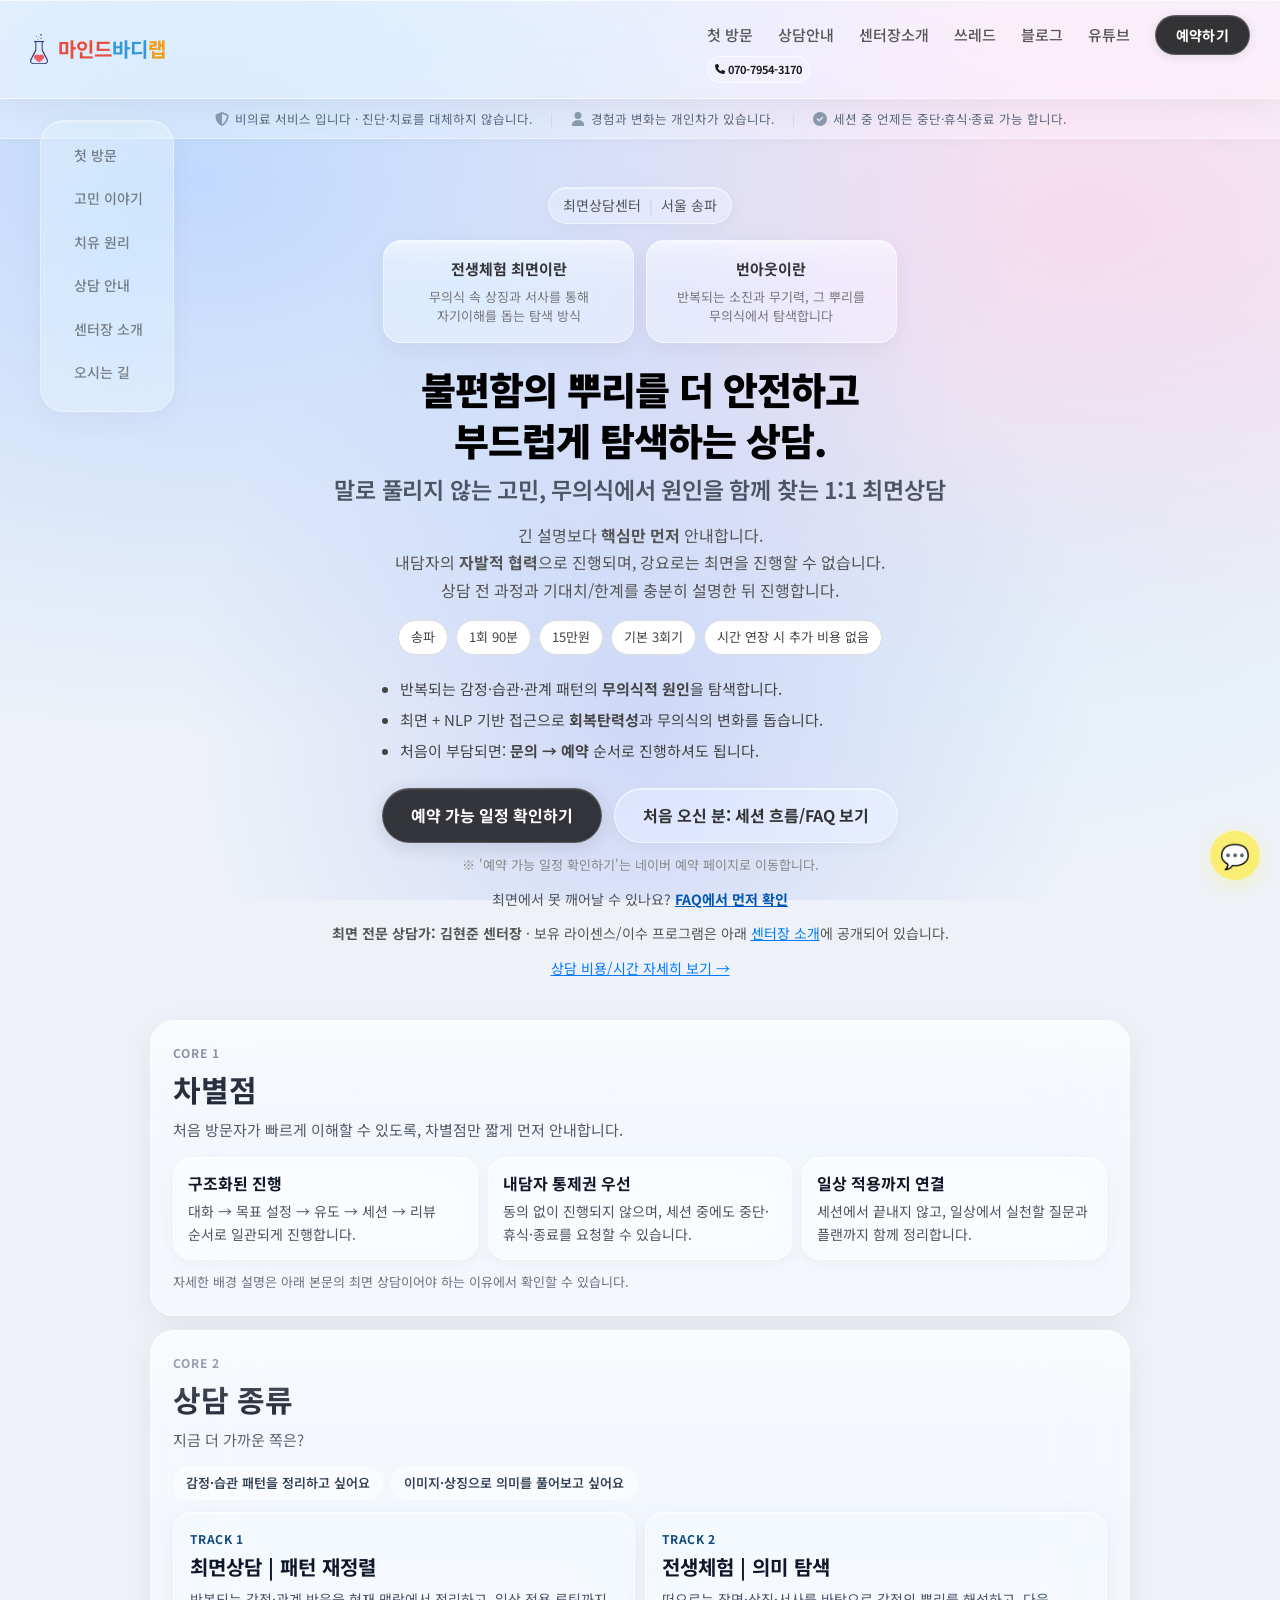
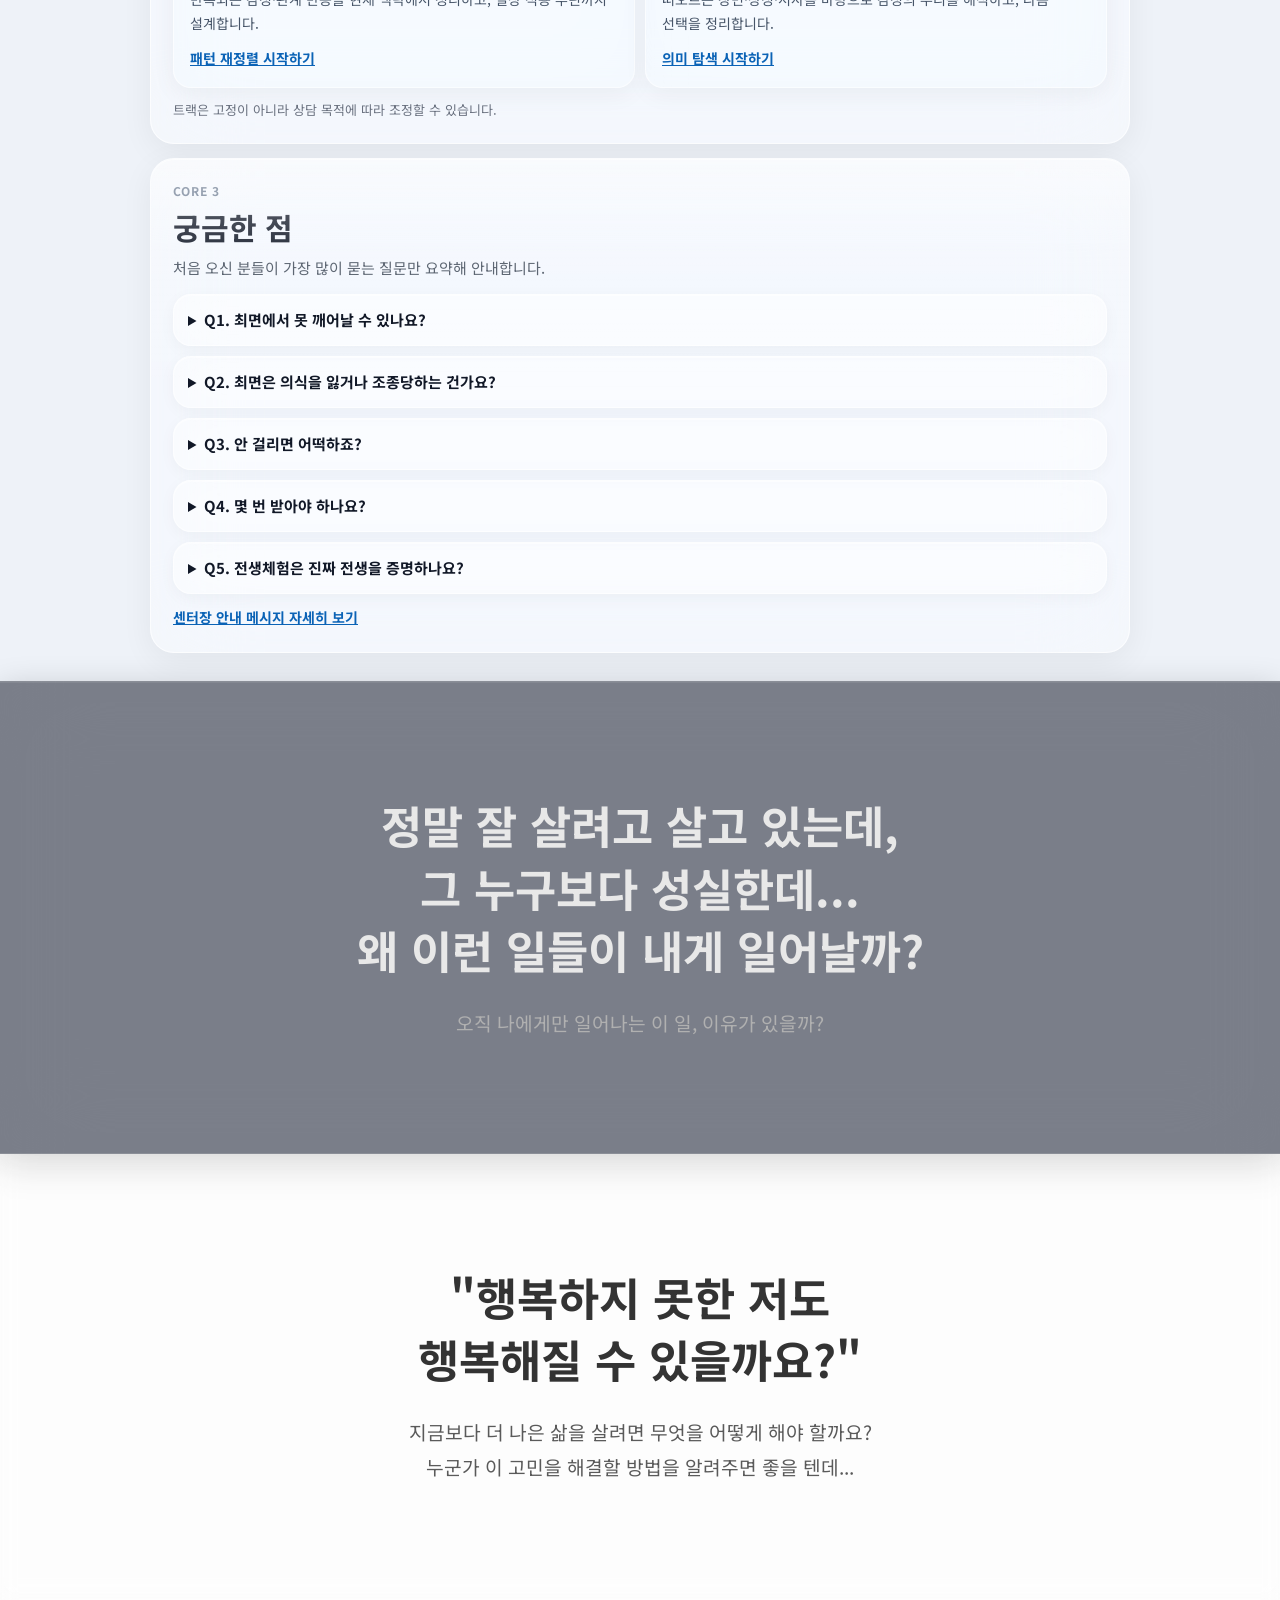
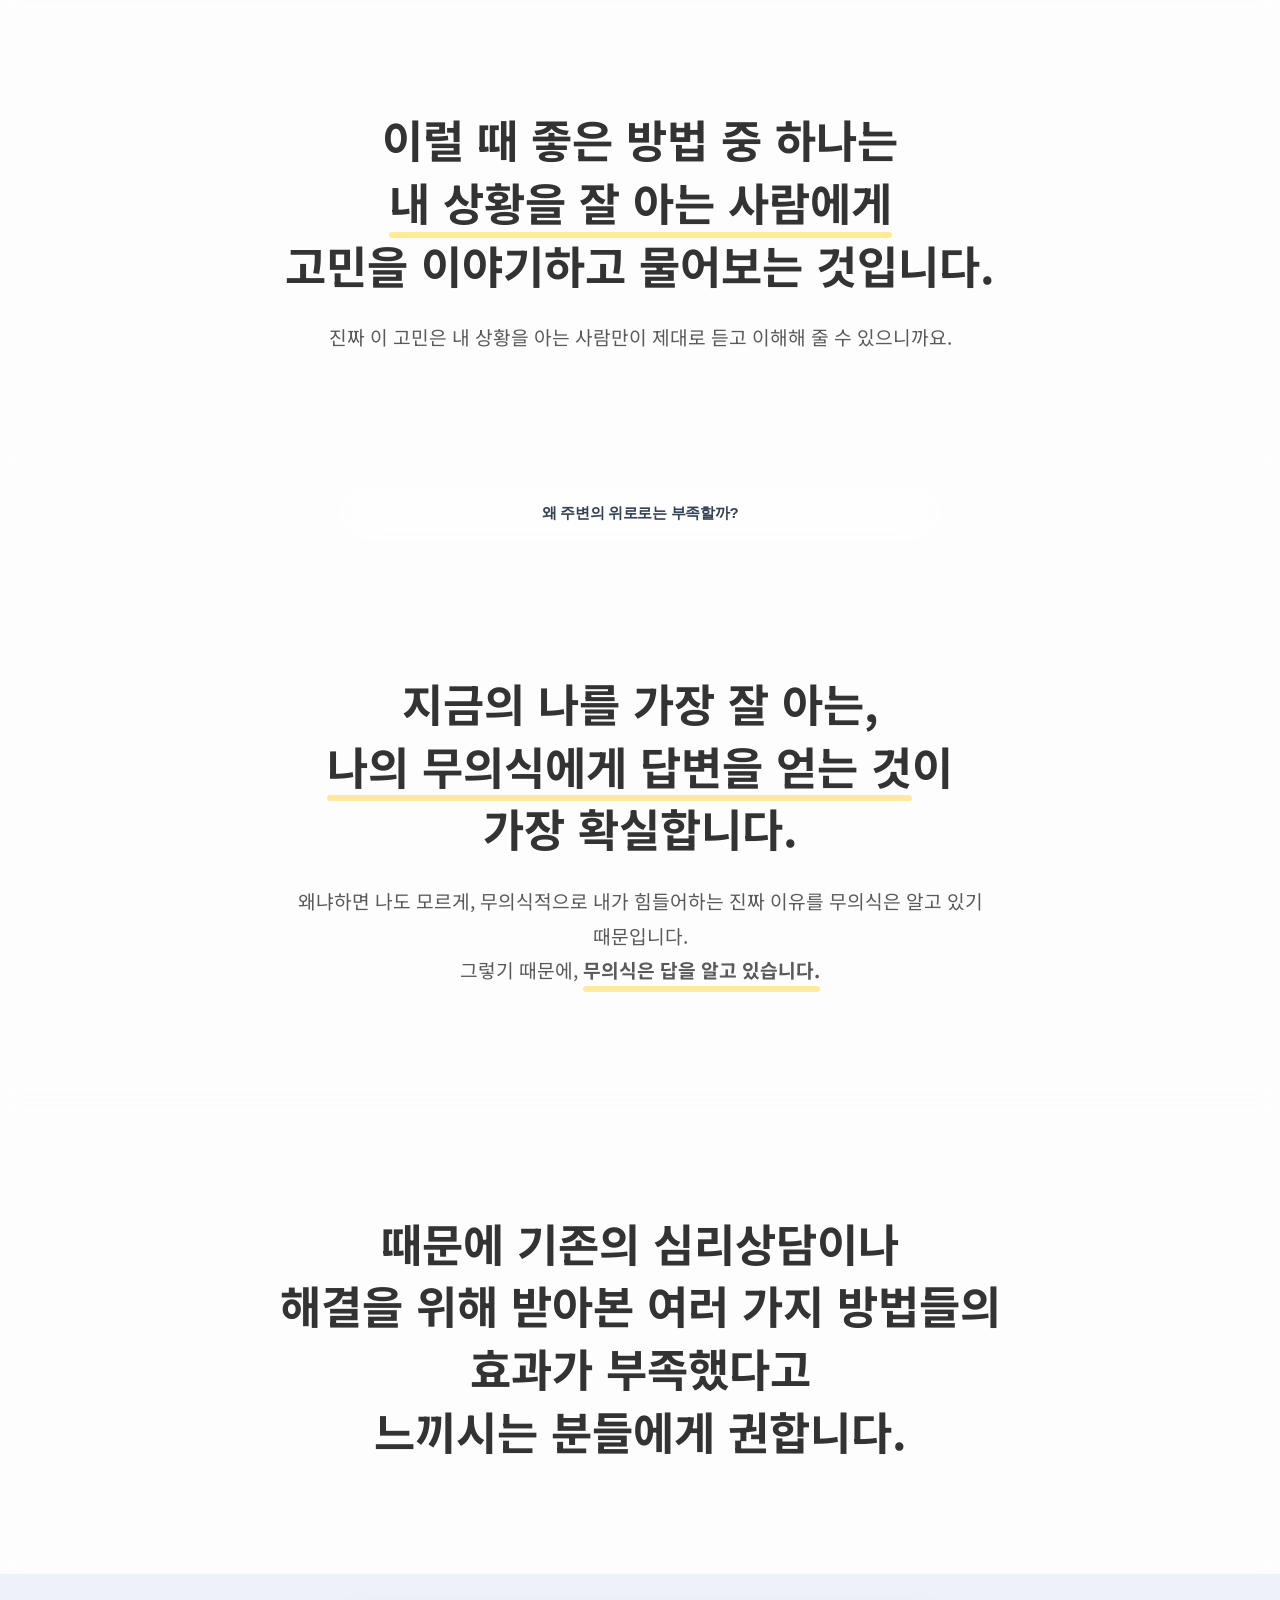
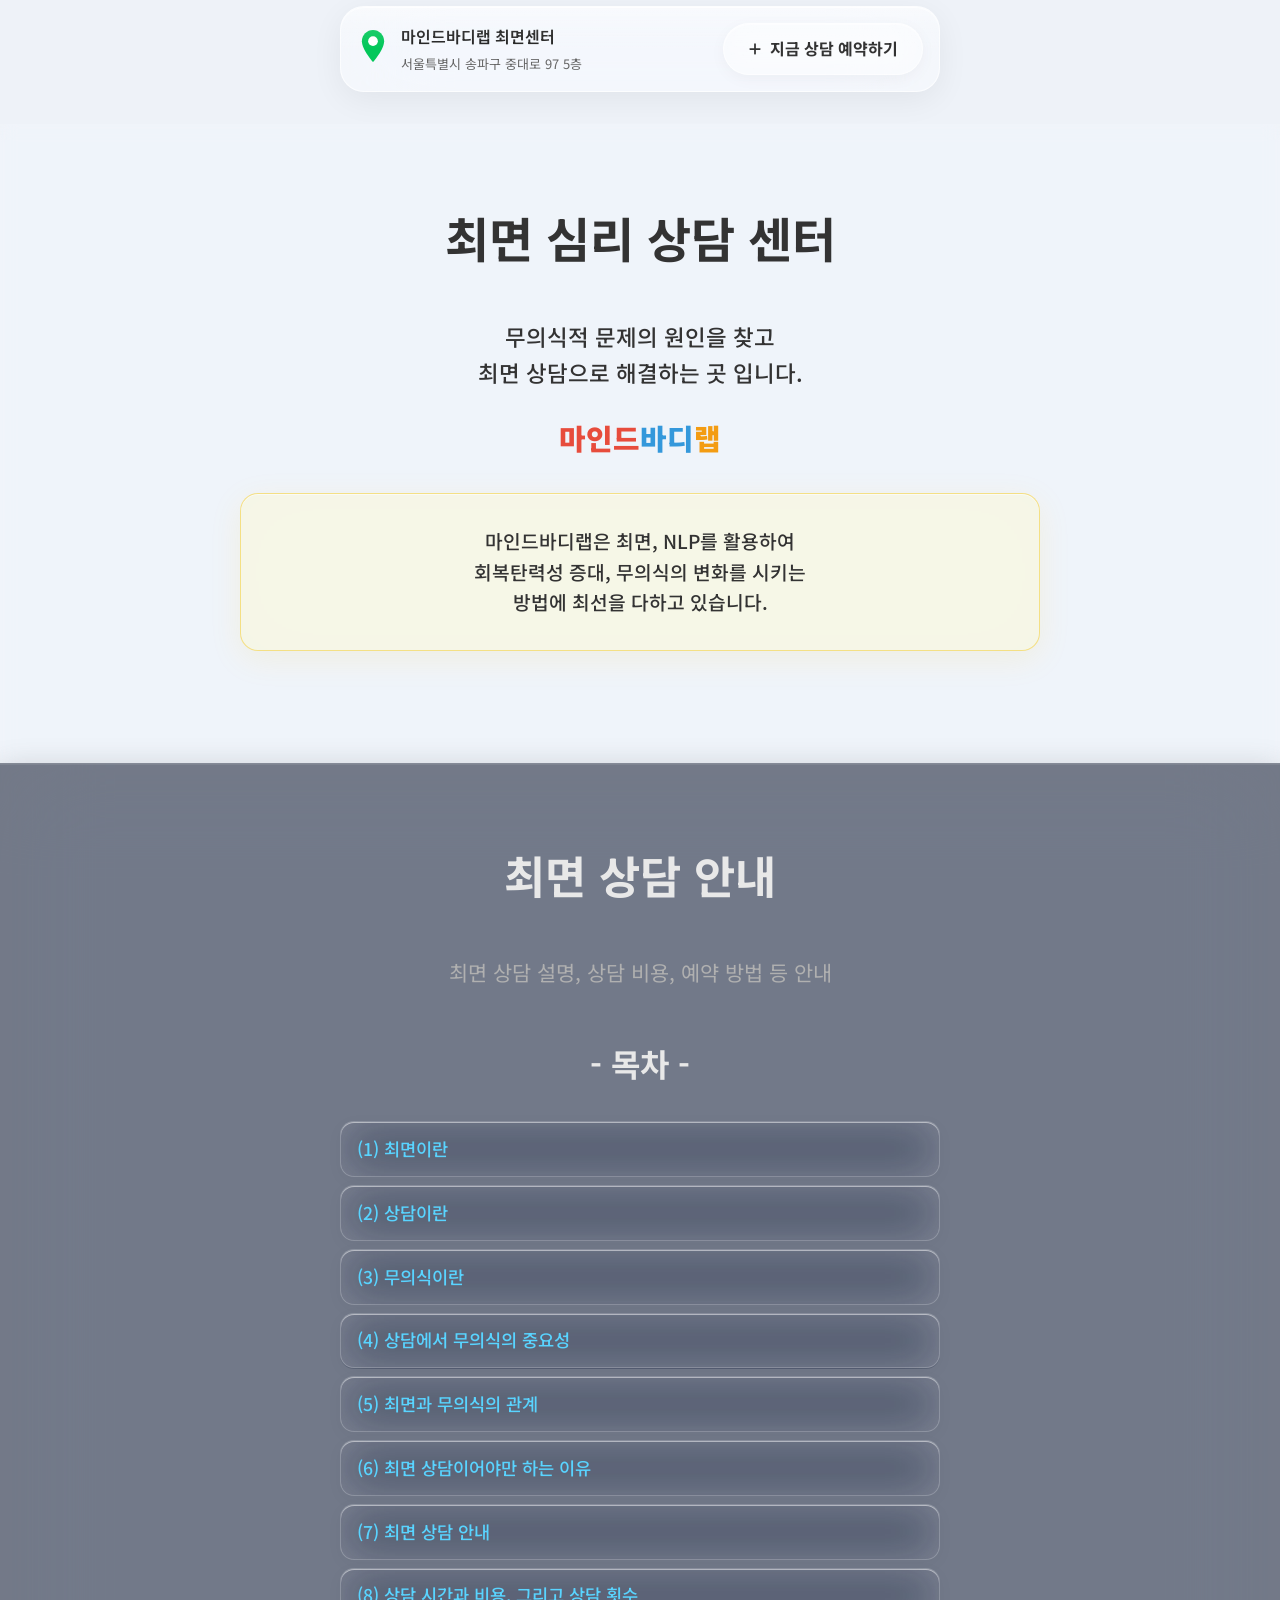
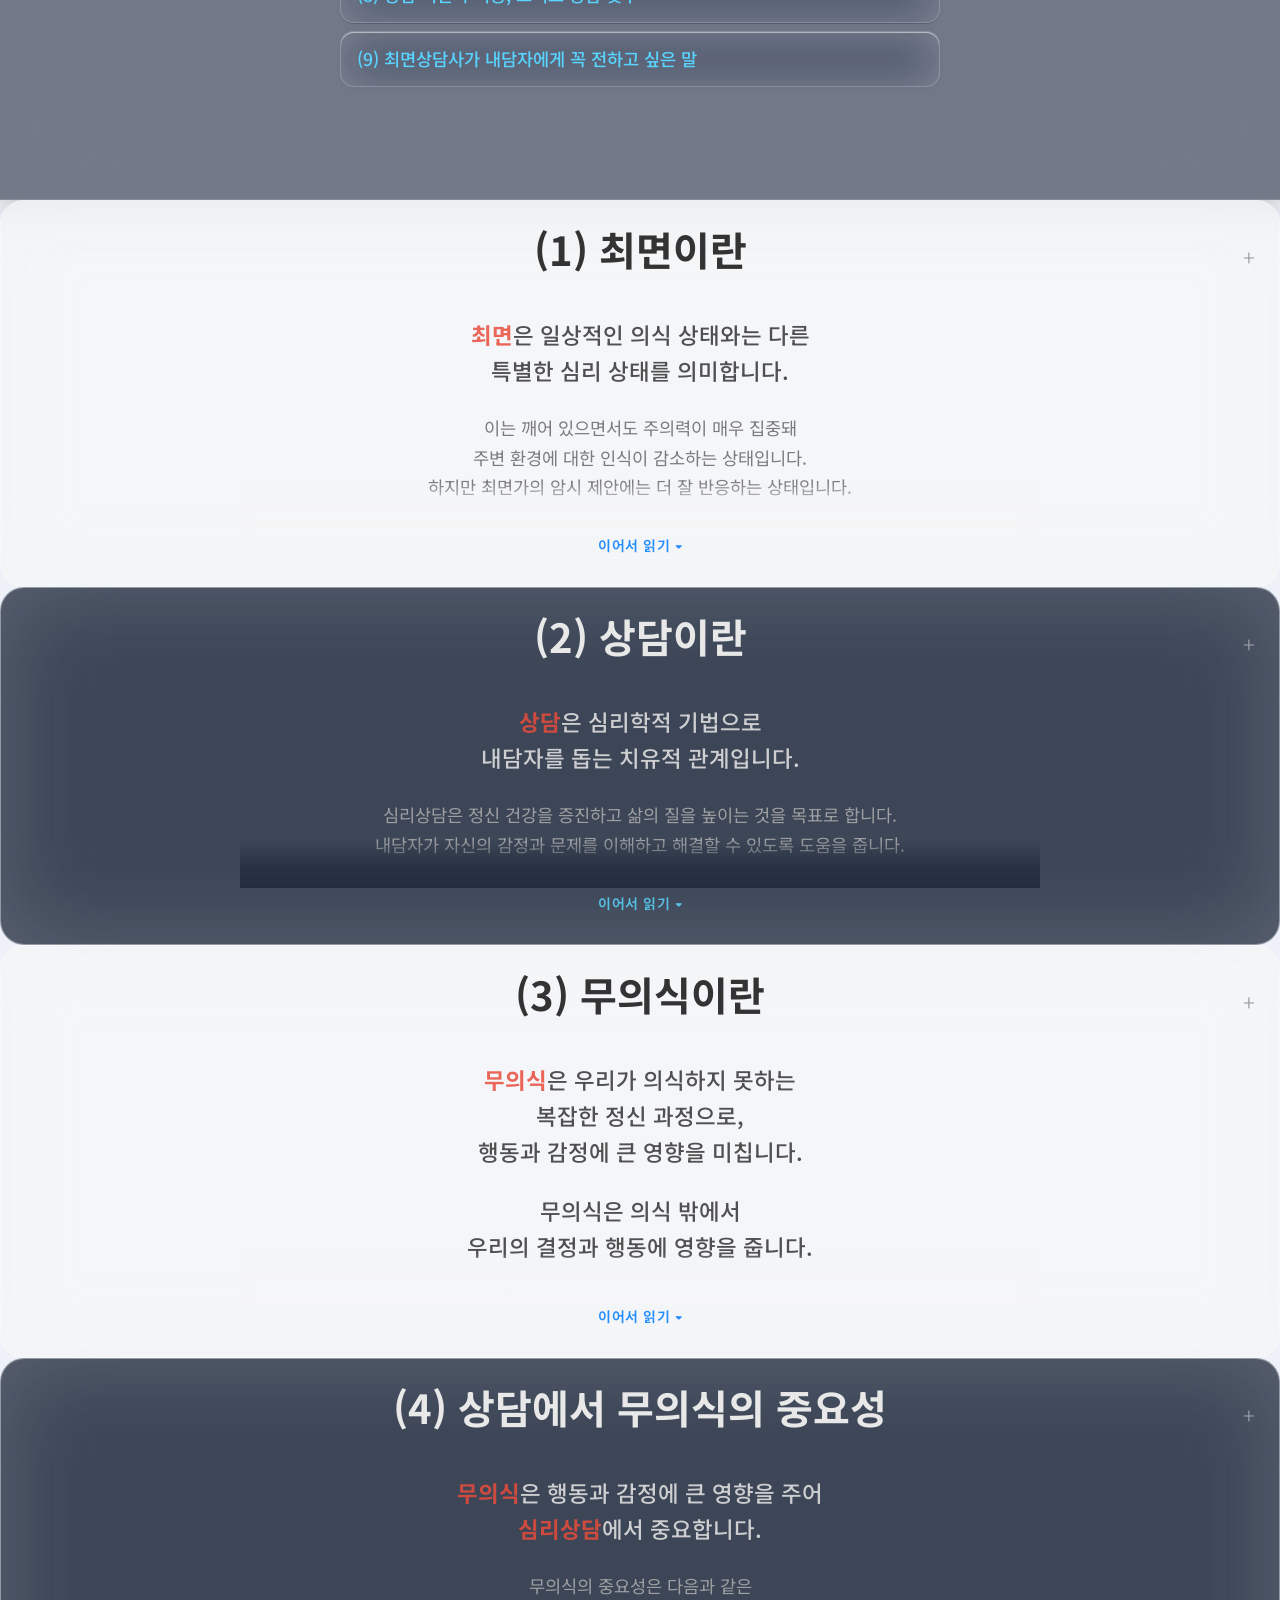
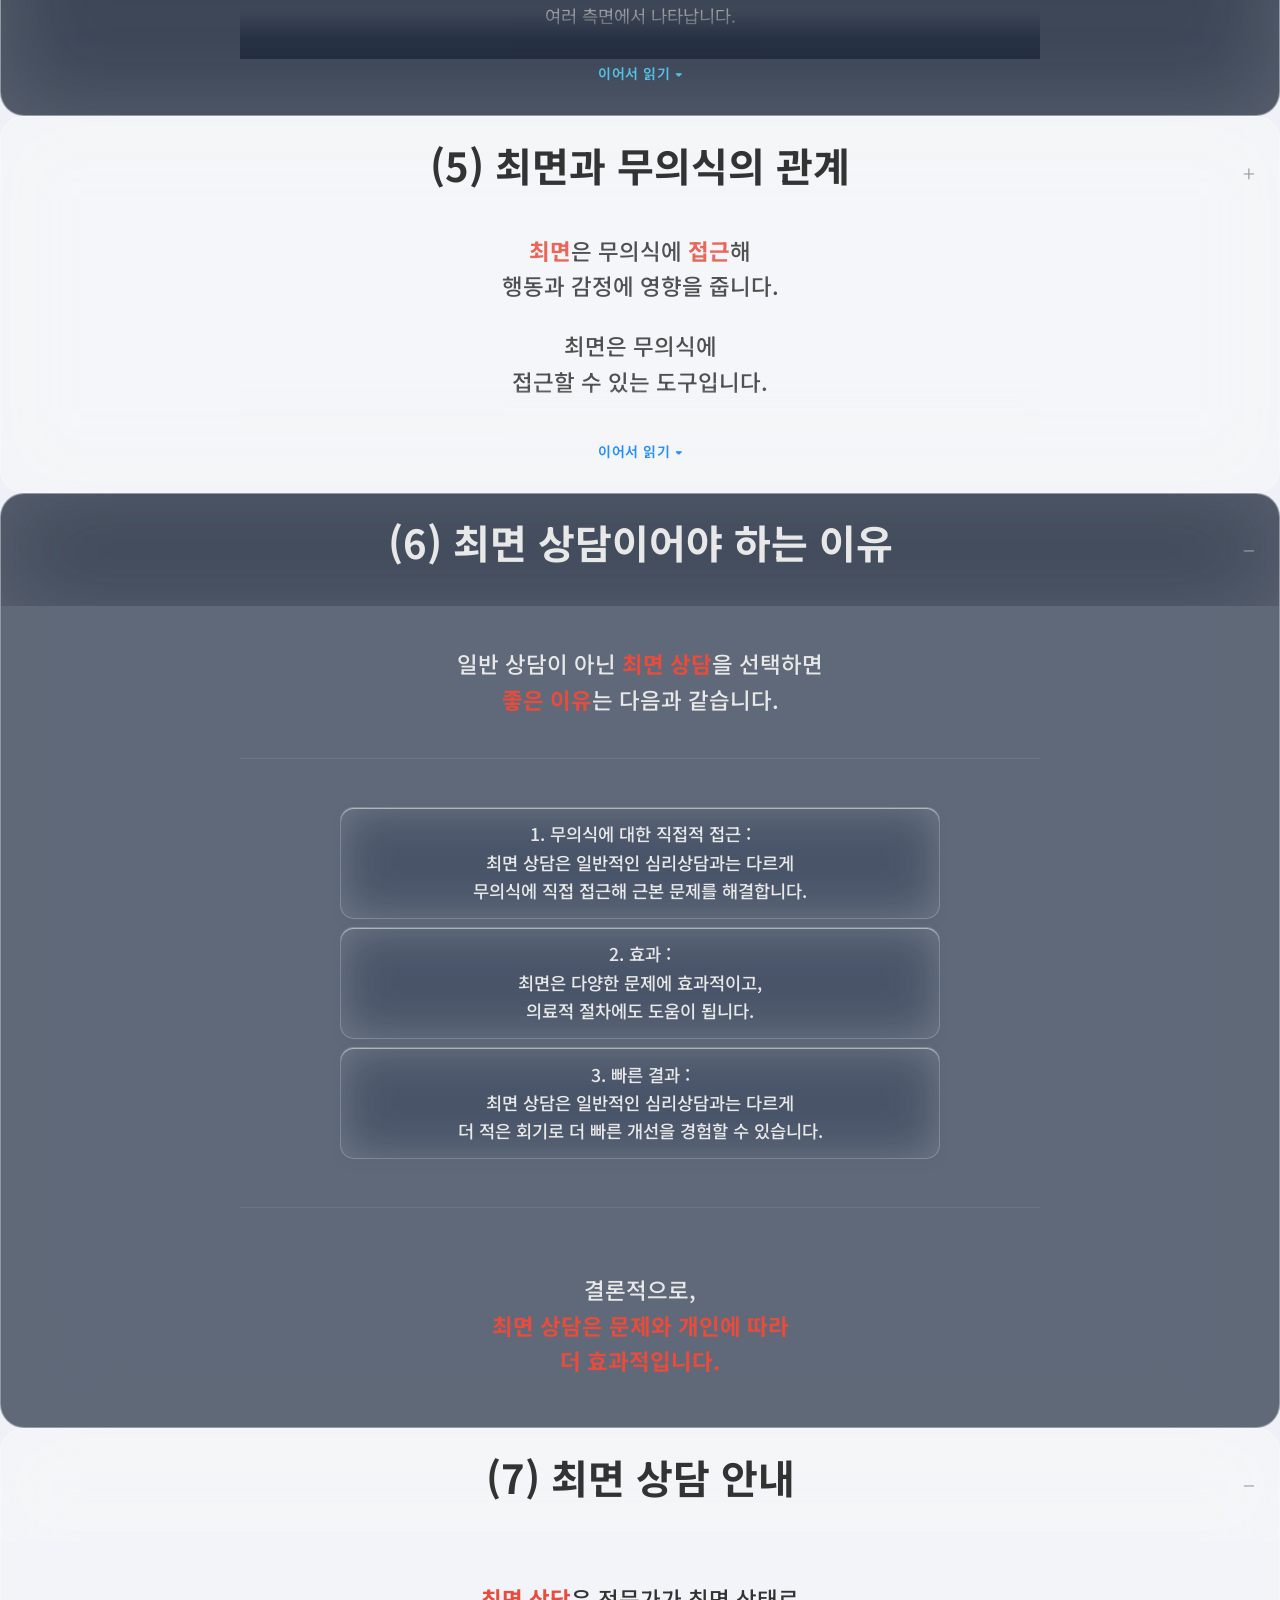
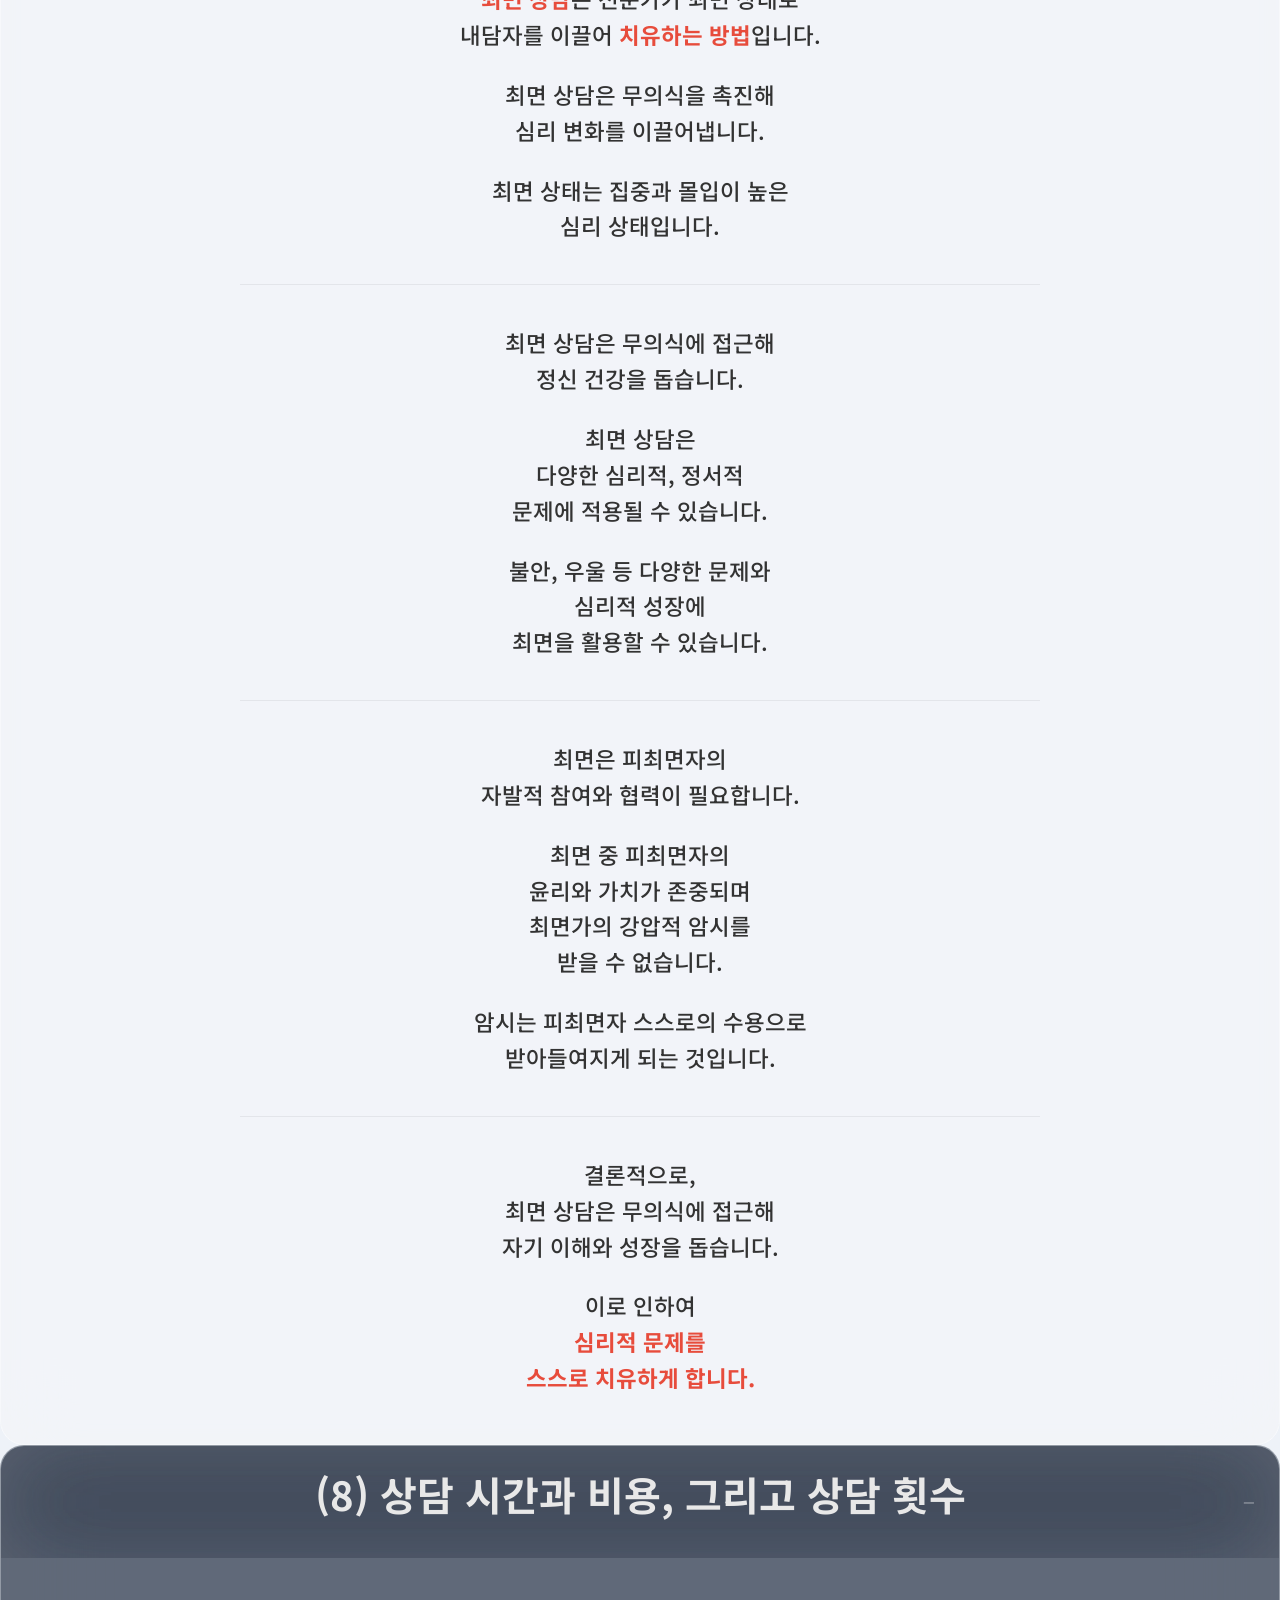
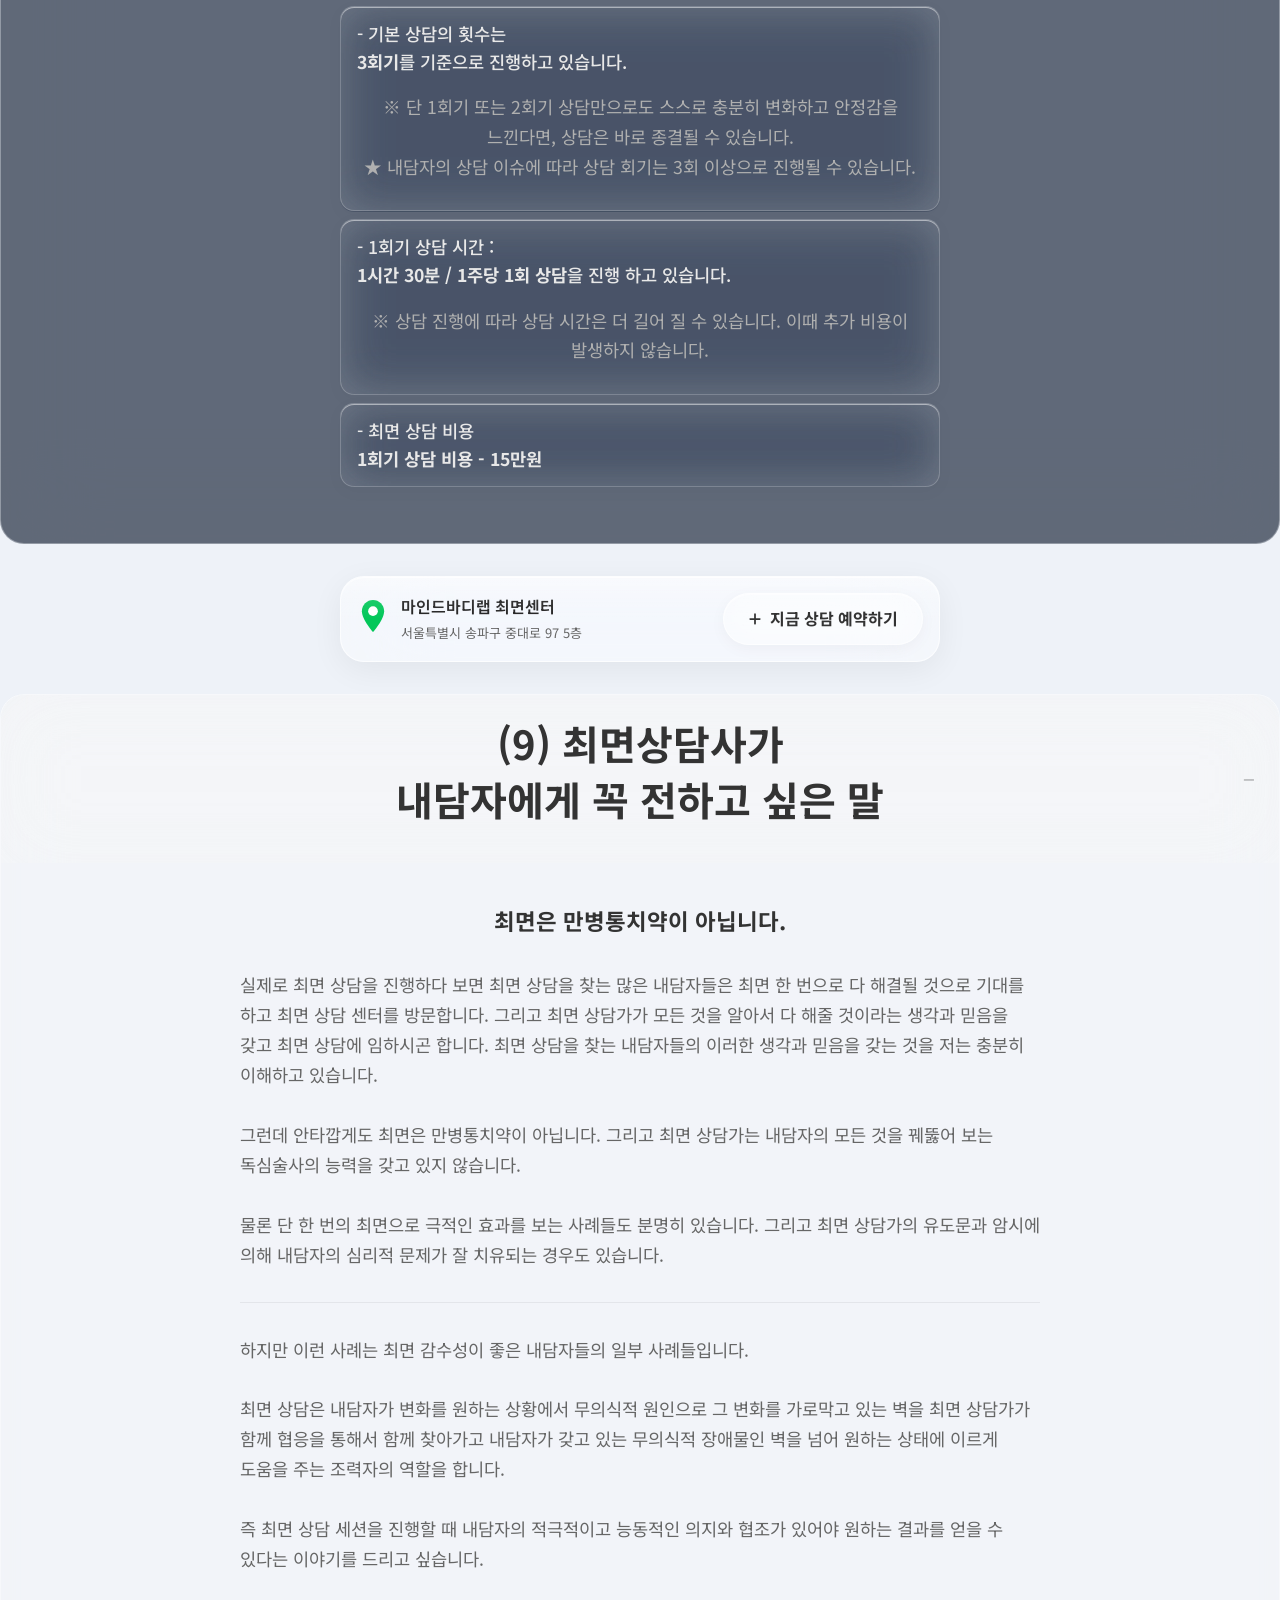
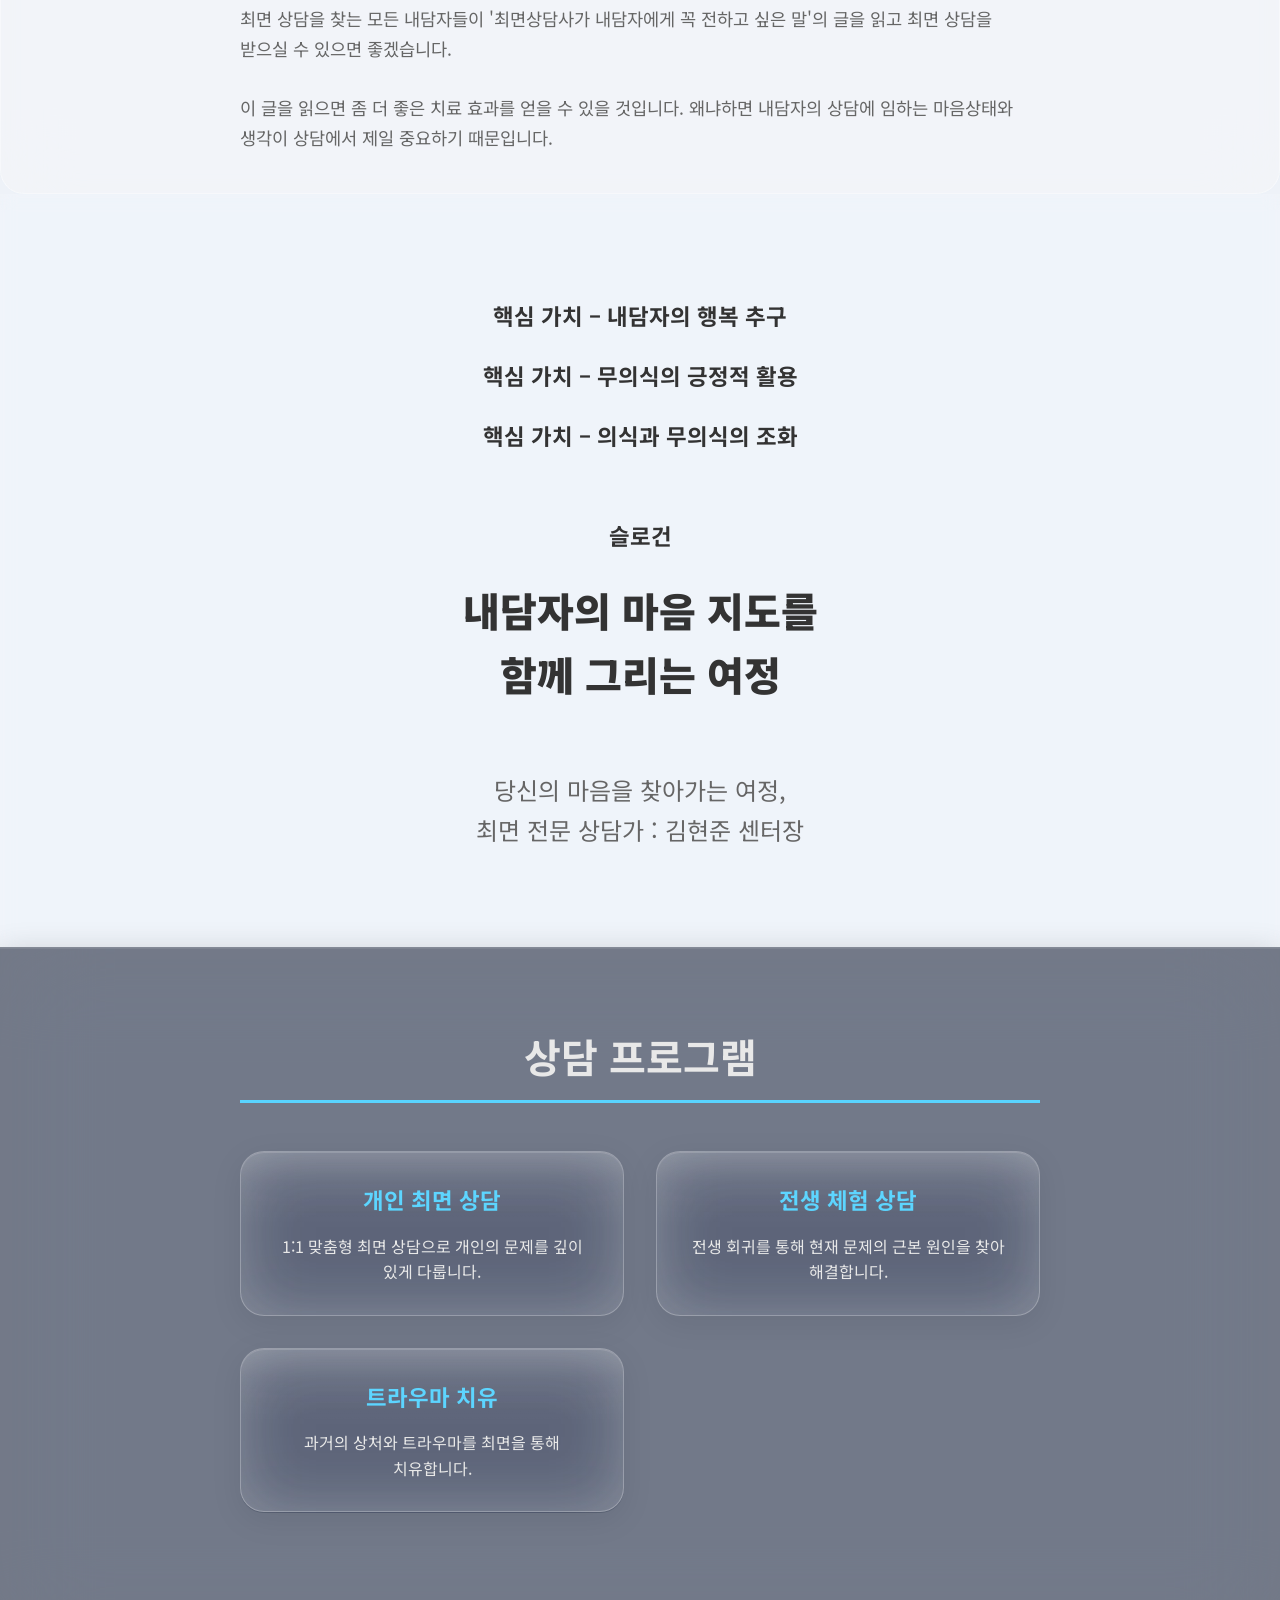
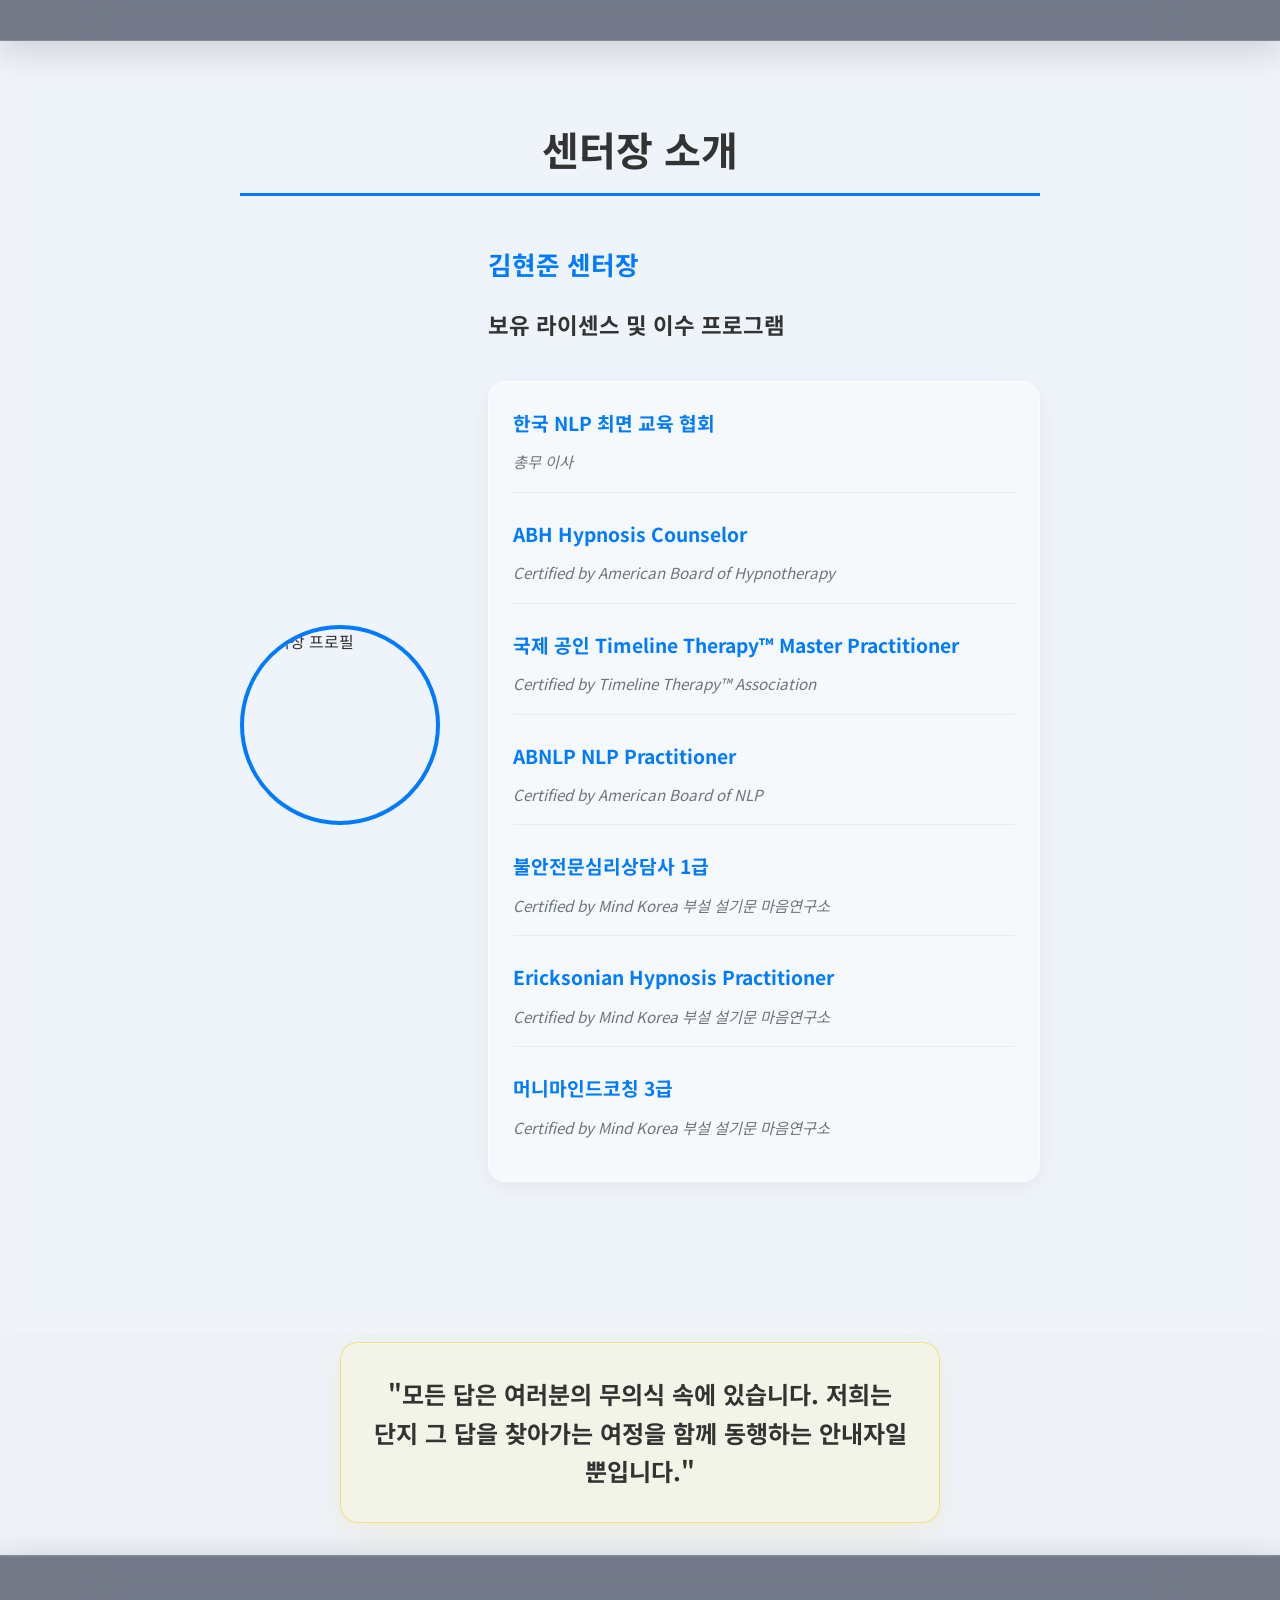
==== index.html @ 87cbecaa "Add files via upload" ====
<!DOCTYPE html>
<html lang="ko">

<head>
    <!-- Google Tag Manager -->
    <script>(function(w,d,s,l,i){w[l]=w[l]||[];w[l].push({'gtm.start':
    new Date().getTime(),event:'gtm.js'});var f=d.getElementsByTagName(s)[0],
    j=d.createElement(s),dl=l!='dataLayer'?'&l='+l:'';j.async=true;j.src=
    'https://www.googletagmanager.com/gtm.js?id='+i+dl;f.parentNode.insertBefore(j,f);
    })(window,document,'script','dataLayer','GTM-NXVLC5NW');</script>
    <!-- End Google Tag Manager -->

    <!-- Google tag (gtag.js) -->
    <script async src="https://www.googletagmanager.com/gtag/js?id=G-MT1JPHGLQJ"></script>
    <script>
        window.dataLayer = window.dataLayer || [];
        function gtag() { dataLayer.push(arguments); }
        gtag('js', new Date());
        gtag('config', 'G-MT1JPHGLQJ');
    </script>

    <meta charset="UTF-8">
    <meta name="viewport" content="width=device-width, initial-scale=1.0">
    <title>마인드바디랩 최면상담센터</title>
    <meta name="description"
        content="마인드바디랩 최면상담센터. 전문 최면 상담을 통해 심리 문제, 트라우마, 전생 체험 등 마음의 치유를 돕습니다. 전문 최면 상담을 통해 마음의 문제를 치유하고 본연의 나를 찾아가는 여정을 함께합니다. 지금 상담을 예약하세요.">
    <meta name="keywords" content="최면상담, 심리상담, 최면치료, 마인드바디랩, 전생체험, 심리치유, 트라우마 상담, 무의식, 내면아이, 전생최면, 최면전생, 최면체험">
    <link rel="shortcut icon" href="/images/favicon.ico">
    <link rel="apple-touch-icon" href="/images/favicon.ico">
    <meta property="og:title" content="마인드바디랩 최면상담센터">
    <meta property="og:description"
        content="전문 최면 상담을 통해 마음의 문제를 치유하고 본연의 나를 찾아가는 여정을 함께합니다. 전문 최면 상담을 통해 마음의 문제를 치유합니다.">
    <meta property="og:image" content="https://www.mindbodylab.kr/images/og-image.png">
    <meta property="og:url" content="https://www.mindbodylab.kr">
    <meta property="og:type" content="website">
    <!-- [P4-01] canonical URL — 검색엔진 중복 페이지 방지 -->
    <link rel="canonical" href="https://www.mindbodylab.kr">

    <!-- [P4-02] JSON-LD 구조화 데이터 — 검색엔진 리치 결과 지원 -->
    <script type="application/ld+json">
    {
        "@context": "https://schema.org",
        "@type": "LocalBusiness",
        "name": "마인드바디랩 최면상담센터",
        "description": "전문 최면 상담을 통해 마음의 문제를 치유하고 본연의 나를 찾아가는 여정",
        "url": "https://www.mindbodylab.kr",
        "telephone": "070-7954-3170",
        "address": {
            "@type": "PostalAddress",
            "streetAddress": "중대로 97 5층",
            "addressLocality": "송파구",
            "addressRegion": "서울특별시",
            "addressCountry": "KR"
        },
        "priceRange": "₩150,000/회기"
    }
    </script>

    <!-- 크리티컬 CSS - 즉시 렌더링을 위한 인라인 스타일 -->
    <script type="application/ld+json">
    {
        "@context": "https://schema.org",
        "@type": "FAQPage",
        "mainEntity": [
            {
                "@type": "Question",
                "name": "최면에서 못 깨어날 수 있나요?",
                "acceptedAnswer": {
                    "@type": "Answer",
                    "text": "일반적으로 그렇지 않습니다. 내담자는 세션 중에도 언제든 중단, 휴식, 종료를 요청할 수 있습니다."
                }
            },
            {
                "@type": "Question",
                "name": "최면은 의식을 잃거나 조종당하는 건가요?",
                "acceptedAnswer": {
                    "@type": "Answer",
                    "text": "최면은 수면이 아니라 집중과 몰입 상태이며, 동의 없이 진행되지 않습니다."
                }
            },
            {
                "@type": "Question",
                "name": "안 걸리면 어떡하죠?",
                "acceptedAnswer": {
                    "@type": "Answer",
                    "text": "개인차가 있으며 진행 강도는 조절됩니다. 중요한 것은 깊이보다 안전과 목표 적합성입니다."
                }
            },
            {
                "@type": "Question",
                "name": "몇 번 받아야 하나요?",
                "acceptedAnswer": {
                    "@type": "Answer",
                    "text": "목표와 상황에 따라 다르며, 1회로 방향을 잡고 필요 시 3회 또는 5회 로드맵을 제안합니다."
                }
            },
            {
                "@type": "Question",
                "name": "전생체험은 진짜 전생을 증명하나요?",
                "acceptedAnswer": {
                    "@type": "Answer",
                    "text": "증명 목적이 아니라 떠오르는 상징과 서사를 통해 자기이해를 돕는 탐색 방식으로 진행됩니다."
                }
            }
        ]
    }
    </script>

    <style>
        /* ============================================
           크리티컬 CSS — 헤더/히어로/기본 리셋만 인라인 유지
           나머지는 css/styles.css로 분리됨 (P2-01)
           ============================================ */

        /* 기본 리셋 및 폰트 */
        * {
            margin: 0;
            padding: 0;
            box-sizing: border-box;
        }

        html {
            scroll-behavior: smooth;
            scroll-padding-top: 80px;
            /* [CP-01] iOS Safari 텍스트 크기 임의 조절 방지 — 크로스플랫폼 가독성 통일 */
            -webkit-text-size-adjust: 100%;
            -moz-text-size-adjust: 100%;
            text-size-adjust: 100%;
        }

        body {
            margin: 0;
            font-family: -apple-system, BlinkMacSystemFont, 'Segoe UI', 'Malgun Gothic', sans-serif;
            color: #333;
            line-height: 1.6;
            overflow-x: hidden;
            background-color: #fdfdfd;
            /* 전역 자연스러운 줄바꿈 설정 */
            word-break: keep-all;
            word-wrap: break-word;
            overflow-wrap: break-word;
            /* [CP-02] Retina(iOS/Mac) 폰트 스무딩 — 얇게 날아가는 현상 방지 */
            -webkit-font-smoothing: antialiased;
            -moz-osx-font-smoothing: grayscale;
        }

        a {
            text-decoration: none;
            color: inherit;
        }

        ul {
            list-style: none;
            margin: 0;
            padding: 0;
        }

        /* 헤더 - 즉시 표시 */
        header {
            display: flex;
            justify-content: space-between;
            align-items: center;
            padding: 15px 30px;
            background-color: #fff;
            border-bottom: 1px solid #eee;
            box-shadow: 0 2px 4px rgba(0, 0, 0, 0.05);
            position: sticky;
            top: 0;
            width: 100%;
            box-sizing: border-box;
            z-index: 1000;
        }

        .header-left .logo {
            display: flex;
            align-items: center;
            font-weight: bold;
            font-size: 20px;
            color: #333;
            text-decoration: none;
        }

        .header-left .logo img {
            height: 30px;
            margin-right: 10px;
        }

        /* [P1-03] 로고 텍스트 색상 — <font> 태그 대체 CSS */
        .logo-red { color: #e74c3c; }
        .logo-blue { color: #3498db; }
        .logo-orange { color: #f39c12; }

        .desktop-nav ul {
            display: flex;
            align-items: center;
        }

        .desktop-nav ul li {
            margin-right: 25px;
        }

        .desktop-nav ul li:last-child {
            margin-right: 0;
        }

        .desktop-nav ul li a {
            font-size: 15px;
            font-weight: 500;
            color: #555;
            padding: 5px 0;
            display: block;
            transition: color 0.3s ease;
        }

        .desktop-nav ul li a:hover {
            color: #007bff;
        }

        .hamburger-menu {
            display: none;
            background: none;
            border: none;
            cursor: pointer;
            padding: 10px;
            font-size: 24px;
            color: #555;
            z-index: 1100;
        }

        /* ============================================
           [H2-01] 새 히어로 크리티컬 CSS
           — 외부 CRO 시안 A + 기존 디자인 톤 적용
           ============================================ */
        .new-hero {
            padding: 48px 20px 32px;
            text-align: center;
            background-color: #f9f9f9;
            color: #333;
        }

        .new-hero__inner {
            max-width: 800px;
            width: 100%;
            margin: 0 auto;
        }

        /* Tagline — 업종 + 위치 pill 배지 */
        .new-hero__tag {
            display: inline-flex;
            gap: 8px;
            align-items: center;
            font-size: 14px;
            color: #555;
            border: 1px solid #ddd;
            border-radius: 999px;
            padding: 6px 14px;
            margin-bottom: 16px;
        }

        .new-hero__tag-sep {
            color: #ccc;
        }

        /* 토픽 카드 */
        .new-hero__topics {
            display: flex;
            justify-content: center;
            gap: 12px;
            margin-bottom: 20px;
        }

        .new-hero__topic-card {
            display: flex;
            flex-direction: column;
            align-items: center;
            gap: 6px;
            padding: 16px 20px;
            border: 1px solid #e0e0e0;
            border-radius: 12px;
            background-color: #fff;
            text-decoration: none;
            color: inherit;
            transition: all 0.2s ease;
            max-width: 240px;
            width: 100%;
        }

        .new-hero__topic-card:hover {
            border-color: #333;
            box-shadow: 0 2px 8px rgba(0, 0, 0, 0.08);
            transform: translateY(-2px);
        }

        .new-hero__topic-title {
            font-size: 15px;
            font-weight: 700;
            color: #222;
        }

        .new-hero__topic-desc {
            font-size: 13px;
            line-height: 1.5;
            color: #777;
            text-align: center;
        }

        @media (max-width: 480px) {
            .new-hero__topics {
                flex-direction: column;
                align-items: center;
            }
            .new-hero__topic-card {
                max-width: 280px;
            }
        }

        /* Headline (H1) */
        .new-hero__title {
            font-size: clamp(24px, 5vw, 38px);
            font-weight: 900;
            line-height: 1.35;
            letter-spacing: -1px;
            color: #000;
            margin: 0 0 14px;
            display: flex;
            flex-direction: column;
            align-items: center;
            gap: 6px;
        }

        .new-hero__title-main {
            display: block;
            max-width: 760px;
        }

        .new-hero__title-sub {
            display: block;
            max-width: 660px;
            font-size: clamp(17px, 2.5vw, 23px);
            line-height: 1.6;
            letter-spacing: -0.2px;
            font-weight: 600;
            color: #4b5563;
        }

        /* Sub 설명 */
        .new-hero__sub {
            font-size: 16px;
            line-height: 1.7;
            color: #555;
            max-width: 600px;
            margin: 0 auto 16px;
        }

        /* 조건 배지 그룹 */
        .new-hero__badges {
            display: flex;
            flex-wrap: wrap;
            justify-content: center;
            gap: 8px;
            margin-bottom: 20px;
        }

        .new-hero__badge {
            border: 1px solid #ddd;
            border-radius: 999px;
            padding: 6px 12px;
            font-size: 13px;
            color: #444;
            background-color: #fff;
            white-space: nowrap;
        }

        /* 핵심 불릿 */
        .new-hero__bullets {
            list-style: disc;
            text-align: left;
            max-width: 520px;
            margin: 0 auto 24px;
            padding-left: 20px;
            font-size: 15px;
            line-height: 1.8;
            color: #444;
        }

        .new-hero__bullets li {
            margin-bottom: 4px;
        }

        /* CTA 버튼 영역 */
        .new-hero__cta {
            display: flex;
            flex-wrap: wrap;
            justify-content: center;
            gap: 12px;
            margin-bottom: 12px;
        }

        .new-hero__btn {
            display: inline-flex;
            justify-content: center;
            align-items: center;
            padding: 14px 28px;
            border-radius: 8px;
            font-size: 16px;
            font-weight: 700;
            text-decoration: none;
            cursor: pointer;
            transition: all 0.3s ease;
            min-height: 48px;
        }

        .new-hero__btn--primary {
            background-color: #333;
            color: #fff;
            border: 2px solid #333;
        }

        .new-hero__btn--primary:hover {
            background-color: #111;
            border-color: #111;
        }

        .new-hero__btn--ghost {
            background-color: transparent;
            color: #333;
            border: 2px solid #333;
        }

        .new-hero__btn--ghost:hover {
            background-color: #333;
            color: #fff;
        }

        /* 마이크로카피 */
        .new-hero__micro {
            font-size: 13px;
            color: #888;
            margin: 0 0 12px;
        }

        /* 신뢰 요소 */
        .new-hero__trust {
            font-size: 14px;
            color: #555;
            margin: 0 0 8px;
        }

        .new-hero__trust a {
            color: #007bff;
            text-decoration: underline;
        }

        /* 점프 링크 */
        .new-hero__jump {
            display: inline-block;
            font-size: 14px;
            color: #007bff;
            text-decoration: underline;
            margin-top: 4px;
        }

        .new-hero__jump:hover {
            color: #0056b3;
        }

        /* [P2-01] #journey CSS는 css/styles.css로 추출됨 */

        /* 모바일 반응형 - 크리티컬 (헤더/히어로만) */
        @media (max-width: 768px) {
            .desktop-nav {
                display: none;
            }

            .hamburger-menu {
                display: block;
            }

            header {
                padding: 15px 20px;
            }

            /* [H2-02] 새 히어로 모바일 */
            .new-hero {
                padding: 32px 16px 24px;
            }

            .new-hero__title {
                font-size: clamp(22px, 6vw, 30px);
                gap: 5px;
            }

            .new-hero__title-sub {
                font-size: clamp(16px, 4.2vw, 20px);
                line-height: 1.55;
            }

            .new-hero__sub {
                font-size: 15px;
            }

            .new-hero__bullets {
                font-size: 14px;
                padding-left: 16px;
            }

            .new-hero__btn {
                width: 100%;
                justify-content: center;
            }

            .new-hero__cta {
                flex-direction: column;
            }
        }

        /* ============================================
           [S0-01] 안전문구 트러스트 바
           — 비의료 / 개인차 / 통제감 3종 신뢰 요소
           ============================================ */
        .trust-bar {
            background-color: #f7f9fc;
            border-bottom: 1px solid #e8ecf0;
            padding: 10px 20px;
        }

        .trust-bar__inner {
            max-width: 900px;
            margin: 0 auto;
            display: flex;
            justify-content: center;
            align-items: center;
            gap: 18px;
            flex-wrap: wrap;
        }

        .trust-bar__item {
            display: inline-flex;
            align-items: center;
            gap: 6px;
            font-size: 12.5px;
            color: #5a6a80;
            line-height: 1.4;
            white-space: nowrap;
        }

        .trust-bar__icon {
            flex-shrink: 0;
            color: #8a9bb0;
        }

        .trust-bar__sep {
            color: #d0d7de;
            font-size: 12px;
        }

        @media (max-width: 768px) {
            .trust-bar {
                padding: 10px 16px;
            }

            .trust-bar__inner {
                flex-direction: column;
                gap: 5px;
            }

            .trust-bar__sep {
                display: none;
            }

            .trust-bar__item {
                font-size: 11.5px;
                white-space: normal;
            }
        }

        /* [P2-01] 아래 CSS는 css/styles.css로 추출됨:
           .info-panel ~ .highlight-box-yellow,
           .booking-widget ~ .btn-modern-ghost, .chat-bubble,
           .consultation-list, .program-grid ~ .program-card,
           .director-profile ~ .message,
           .contact-info ~ .map-placeholder,
           @media(768px) 추가 섹션,
           .mobile-nav-overlay, .dropdown-menu, .dropdown-submenu,
           .toc-link, @media(1200px), .copyright */
        /* ============================================
           [C1-01] 전환 핵심 요약 섹션
           — 무엇이 다른가 / 2트랙 / FAQ (요약 + 상세 이동)
           ============================================ */
        .new-hero__faq-teaser {
            margin: 6px auto 12px;
            font-size: 14px;
            color: #4b5563;
        }

        .new-hero__faq-teaser a {
            color: #0056b3;
            text-decoration: underline;
            font-weight: 700;
        }

        .conversion-core {
            padding: 8px 20px 28px;
            background: #fdfdfd;
        }

        .conversion-core__inner {
            max-width: 980px;
            margin: 0 auto;
            display: grid;
            gap: 14px;
        }

        .core-block {
            border: 1px solid #e5e7eb;
            border-radius: 16px;
            background: #fff;
            padding: 22px;
        }

        .core-block__eyebrow {
            font-size: 12px;
            font-weight: 700;
            letter-spacing: 0.08em;
            color: #64748b;
            margin: 0 0 8px;
            text-transform: uppercase;
        }

        .core-block__title {
            font-size: clamp(22px, 3vw, 30px);
            color: #111827;
            line-height: 1.3;
            margin: 0 0 8px;
        }

        .core-block__desc {
            font-size: 15px;
            line-height: 1.7;
            color: #4b5563;
            margin: 0 0 14px;
        }

        .core-block__note {
            margin-top: 12px;
            font-size: 13px;
            color: #6b7280;
        }

        .core-diff-grid {
            display: grid;
            grid-template-columns: repeat(3, minmax(0, 1fr));
            gap: 10px;
        }

        .core-diff-item {
            border: 1px solid #e5e7eb;
            border-radius: 12px;
            padding: 14px;
            background: #fafafa;
        }

        .core-diff-item h3 {
            margin: 0 0 6px;
            font-size: 16px;
            line-height: 1.4;
            color: #111827;
        }

        .core-diff-item p {
            margin: 0;
            font-size: 14px;
            line-height: 1.6;
            color: #4b5563;
        }

        .core-track-grid {
            display: grid;
            grid-template-columns: repeat(2, minmax(0, 1fr));
            gap: 10px;
        }

        .core-track-chooser {
            display: flex;
            flex-wrap: wrap;
            gap: 8px;
            margin: 0 0 12px;
        }

        .core-track-chip {
            display: inline-flex;
            align-items: center;
            padding: 7px 12px;
            border-radius: 999px;
            border: 1px solid #d6dde6;
            background: #f8fafc;
            color: #334155;
            font-size: 13px;
            line-height: 1.3;
            font-weight: 600;
        }

        .core-track-card {
            border: 1px solid #dbe2ea;
            border-radius: 12px;
            padding: 16px;
            background: #f8fbff;
        }

        .core-track-card__badge {
            margin: 0 0 6px;
            font-size: 12px;
            font-weight: 700;
            color: #0f4c81;
            letter-spacing: 0.04em;
            text-transform: uppercase;
        }

        .core-track-card h3 {
            margin: 0 0 8px;
            font-size: 20px;
            line-height: 1.3;
            color: #0f172a;
        }

        .core-track-card__copy {
            margin: 0 0 10px;
            font-size: 14px;
            line-height: 1.7;
            color: #475569;
        }

        .core-track-card a {
            font-size: 14px;
            font-weight: 700;
            color: #0b63b6;
            text-decoration: underline;
        }

        .core-faq-list {
            display: grid;
            gap: 10px;
        }

        .core-faq-item {
            border: 1px solid #e5e7eb;
            border-radius: 12px;
            background: #fff;
        }

        .core-faq-item summary {
            padding: 13px 14px;
            cursor: pointer;
            font-size: 15px;
            font-weight: 700;
            color: #111827;
        }

        .core-faq-item p {
            margin: 0;
            padding: 0 14px 13px;
            font-size: 14px;
            line-height: 1.7;
            color: #4b5563;
        }

        .core-faq-more {
            display: inline-block;
            margin-top: 12px;
            font-size: 14px;
            color: #0b63b6;
            text-decoration: underline;
            font-weight: 700;
        }

        @media (max-width: 920px) {
            .core-diff-grid {
                grid-template-columns: 1fr;
            }

            .core-track-grid {
                grid-template-columns: 1fr;
            }
        }

        @media (max-width: 768px) {
            .conversion-core {
                padding: 8px 16px 22px;
            }

            .core-block {
                padding: 18px;
            }

            .core-block__title {
                font-size: 24px;
            }

            .core-block__desc {
                font-size: 14px;
            }
        }
        
        /* Glassmorphism -> Liquid Glass: css/liquid-glass.css 로 이동 */
    </style>

    <!-- 폰트 로딩 (비차단) -->
    <link rel="preconnect" href="https://fonts.googleapis.com">
    <link rel="preconnect" href="https://fonts.gstatic.com" crossorigin>
    <link href="https://fonts.googleapis.com/css2?family=Noto+Sans+KR:wght@400;500;700;900&display=swap"
        rel="stylesheet" media="print"
        onload="this.media='all'; document.body.style.fontFamily='Noto Sans KR, sans-serif';">

    <!-- [P2-03] 추가 CSS (비차단 로딩) — components.css 제거, styles.css로 통합 -->
    <link rel="stylesheet" href="css/styles.css" media="print" onload="this.media='all'">
    <noscript><link rel="stylesheet" href="css/styles.css"></noscript>
    <link rel="stylesheet" href="css/floating-toc.css" media="print" onload="this.media='all'">
    <link rel="stylesheet" href="css/liquid-glass.css" media="print" onload="this.media='all'">
    <noscript><link rel="stylesheet" href="css/liquid-glass.css"></noscript>
    <!-- [P5-02] Font Awesome CDN 제거 — 모든 아이콘을 인라인 SVG로 교체 완료 (P5-01) -->

    <!-- 네이버 애널리틱스 -->
    <script type="text/javascript" src="//wcs.naver.net/wcslog.js"></script>
    <script type="text/javascript">
        if (!wcs_add) var wcs_add = {};
        wcs_add["wa"] = "s_18b747d78924";
        if (!_nasa) var _nasa = {};
        if (window.wcs) {
            wcs.inflow();
            wcs_do();
        }
    </script>
</head>

<body>
    <!-- Google Tag Manager (noscript) -->
    <noscript><iframe src="https://www.googletagmanager.com/ns.html?id=GTM-NXVLC5NW"
    height="0" width="0" style="display:none;visibility:hidden"></iframe></noscript>
    <!-- End Google Tag Manager (noscript) -->
    <!-- [P1-05] skip navigation — 접근성 바로가기 링크 (Tab 키 첫 포커스) -->
    <a href="#main-content" class="skip-link">본문으로 바로가기</a>
    <!-- Google Tag Manager (noscript) -->
    <noscript><iframe src="https://www.googletagmanager.com/ns.html?id=GTM-NXVLC5NW" height="0" width="0"
            style="display:none;visibility:hidden"></iframe></noscript>

    <!-- 플로팅 목차 -->
    <div id="floating-toc-container">
        <!-- [P3-03] aria-label, aria-expanded, aria-controls, aria-hidden 추가 -->
        <button id="toc-toggle-button"
                aria-label="목차 열기" aria-expanded="false" aria-controls="side-nav">
            <!-- [P5-01] fa-bars → SVG -->
            <svg width="18" height="18" viewBox="0 0 448 512" fill="currentColor" aria-hidden="true"><path d="M0 96C0 78.3 14.3 64 32 64H416c17.7 0 32 14.3 32 32s-14.3 32-32 32H32C14.3 128 0 113.7 0 96zM0 256c0-17.7 14.3-32 32-32H416c17.7 0 32 14.3 32 32s-14.3 32-32 32H32c-17.7 0-32-14.3-32-32zM448 416c0 17.7-14.3 32-32 32H32c-17.7 0-32-14.3-32-32s14.3-32 32-32H416c17.7 0 32 14.3 32 32z"/></svg>
        </button>
        <nav id="side-nav">
            <ul>
                <li class="dropdown-menu">
                    <a href="#conversion-core"><span>첫 방문</span></a>
                    <ul class="dropdown-submenu">
                        <li><a href="#what-different">차별점</a></li>
                        <li><a href="#service-tracks">상담 종류</a></li>
                        <li><a href="#landing-faq">궁금한 점</a></li>
                    </ul>
                </li>
                <li><a href="#journey"><span>고민 이야기</span></a></li>
                <li class="dropdown-menu">
                    <a href="#principle"><span>치유 원리</span></a>
                    <ul class="dropdown-submenu">
                        <li><a href="#principle-1">(1) 최면이란</a></li>
                        <li><a href="#principle-2">(2) 상담이란</a></li>
                        <li><a href="#principle-3">(3) 무의식이란</a></li>
                        <li><a href="#principle-4">(4) 상담에서 무의식의 중요성</a></li>
                        <li><a href="#principle-5">(5) 최면과 무의식의 관계</a></li>
                        <li><a href="#principle-6">(6) 최면 상담이어야만 하는 이유</a></li>
                        <li><a href="#principle-7">(7) 최면 상담 안내</a></li>
                        <li><a href="#principle-8">(8) 상담 시간과 비용</a></li>
                        <li><a href="#principle-9">(9) 최면상담사의 메시지</a></li>
                    </ul>
                </li>
                <li><a href="#guide"><span>상담 안내</span></a></li>
                <li><a href="#director"><span>센터장 소개</span></a></li>
                <li><a href="#contact"><span>오시는 길</span></a></li>
            </ul>
        </nav>
    </div>

    <!-- 헤더 -->
    <header>
        <div class="header-left">
            <a href="#" class="logo">
                <img src="images/mindbodylab_icon.png" alt="MindbodyLab Icon"
                    onerror="this.onerror=null; this.src='https://placehold.co/100x100?text=Logo';">
                <!-- [P1-03] <font> 태그를 <span> + CSS class로 교체 -->
                <span class="logo-text">
                    <span class="logo-red">마인드</span><span class="logo-blue">바디</span><span class="logo-orange">랩</span>
                </span>
            </a>
        </div>
        <div class="header-right">
            <!-- [P1-01] GNB 랜딩 모드 전환 — 내부 앵커 + 신뢰 외부링크 + CTA 버튼 -->
            <nav class="desktop-nav">
                <ul>
                    <li><a href="#conversion-core">첫 방문</a></li>
                    <li><a href="#guide">상담안내</a></li>
                    <li><a href="#director">센터장소개</a></li>
                    <li><a href="https://tinyurl.com/mvpnkxfc" target="_blank" rel="noopener" data-gnb="threds">쓰레드</a></li>
                    <li><a href="https://tinyurl.com/mrh4kwne" target="_blank" rel="noopener" data-gnb="blog">블로그</a></li>
                    <li><a href="https://tinyurl.com/5ffnfaws" target="_blank" rel="noopener" data-gnb="youtube">유튜브</a></li>
                    <li><a href="https://tinyurl.com/mwfb2zxx" target="_blank" rel="noopener" class="gnb-cta-btn" data-cta="gnb_reserve">예약하기</a></li>
                </ul>
            </nav>
            <a href="tel:070-7954-3170" class="header-call-btn" aria-label="전화 문의">
                <svg width="16" height="16" viewBox="0 0 512 512" fill="currentColor" aria-hidden="true"><path d="M164.9 24.6c-7.7-18.6-28-28.5-47.4-23.2l-88 24C12.1 30.2 0 46 0 64C0 311.4 200.6 512 448 512c18 0 33.8-12.1 38.6-29.5l24-88c5.3-19.4-4.6-39.7-23.2-47.4l-96-40c-16.3-6.8-35.2-2.1-46.3 11.6L304.7 368C234.3 334.7 177.3 277.7 144 207.3L193.3 167c13.7-11.2 18.4-30 11.6-46.3l-40-96z"/></svg>
                <span class="desktop-only-text">070-7954-3170</span>
            </a>
            <!-- [P3-02] aria-expanded 추가 — JS에서 열기/닫기 시 동기화 -->
            <!-- [P3-03] aria-controls, aria-hidden 추가 -->
            <button class="hamburger-menu" id="hamburgerMenu"
                    aria-label="메뉴 열기" aria-expanded="false" aria-controls="mobileNavOverlay">
                <!-- [P5-01] fa-bars → SVG -->
                <svg width="18" height="18" viewBox="0 0 448 512" fill="currentColor" aria-hidden="true"><path d="M0 96C0 78.3 14.3 64 32 64H416c17.7 0 32 14.3 32 32s-14.3 32-32 32H32C14.3 128 0 113.7 0 96zM0 256c0-17.7 14.3-32 32-32H416c17.7 0 32 14.3 32 32s-14.3 32-32 32H32c-17.7 0-32-14.3-32-32zM448 416c0 17.7-14.3 32-32 32H32c-17.7 0-32-14.3-32-32s14.3-32 32-32H416c17.7 0 32 14.3 32 32z"/></svg>
            </button>
        </div>
    </header>

    <!-- [P1-01] 모바일 네비게이션 오버레이 — 내부 앵커 + 외부 구분 + CTA -->
    <div class="mobile-nav-overlay" id="mobileNavOverlay">
        <button class="close-menu" id="closeMenu" aria-label="메뉴 닫기">
            <svg width="18" height="18" viewBox="0 0 384 512" fill="currentColor" aria-hidden="true"><path d="M342.6 150.6c12.5-12.5 12.5-32.8 0-45.3s-32.8-12.5-45.3 0L192 210.7 86.6 105.4c-12.5-12.5-32.8-12.5-45.3 0s-12.5 32.8 0 45.3L146.7 256 41.4 361.4c-12.5 12.5-12.5 32.8 0 45.3s32.8 12.5 45.3 0L192 301.3 297.4 406.6c12.5 12.5 32.8 12.5 45.3 0s12.5-32.8 0-45.3L237.3 256 342.6 150.6z"/></svg>
        </button>
        <nav>
            <ul>
                <!-- 내부 앵커 링크 -->
                <li><a href="#conversion-core">첫 방문</a></li>
                <li><a href="#guide">상담안내</a></li>
                <li><a href="#director">센터장소개</a></li>
                <!-- 내부/외부 구분선 -->
                <li class="mobile-nav-divider" role="separator"></li>
                <!-- 외부 링크 (새 탭) -->
                <li><a href="https://tinyurl.com/58tp8rtr" target="_blank" rel="noopener" data-gnb="threads">쓰레드 <span class="external-icon" aria-label="새 탭에서 열기">↗</span></a></li>
                <li><a href="https://tinyurl.com/8smeynp4" target="_blank" rel="noopener" data-gnb="blog">블로그 <span class="external-icon" aria-label="새 탭에서 열기">↗</span></a></li>
                <li><a href="https://tinyurl.com/yfzvkxkr" target="_blank" rel="noopener" data-gnb="youtube">유튜브 <span class="external-icon" aria-label="새 탭에서 열기">↗</span></a></li>
                <!-- 예약 CTA -->
                <li class="mobile-nav-divider" role="separator"></li>
                <li class="mobile-nav-cta"><a href="https://tinyurl.com/44rtrms7" target="_blank" rel="noopener" class="mobile-cta-btn" data-cta="mobile_gnb_reserve">예약하기</a></li>
            </ul>
        </nav>
    </div>

    <!-- [P1-05] 메인 콘텐츠 — skip navigation 대상 id 추가 -->
    <main id="main-content">
        <!-- [S0-01] 안전문구 트러스트 바 — 비의료/개인차/통제감 -->
        <div class="trust-bar" role="region" aria-label="서비스 원칙 안내">
            <div class="trust-bar__inner">
                <div class="trust-bar__item">
                    <svg class="trust-bar__icon" width="14" height="14" viewBox="0 0 512 512" fill="currentColor" aria-hidden="true"><path d="M256 0c4.6 0 9.2 1 13.4 2.9L457.7 82.8c22 9.3 38.4 31 38.3 57.2c-.5 99.2-41.3 280.7-213.6 363.2c-16.7 8-36.1 8-52.8 0C57.3 420.7 16.5 239.2 16 140c-.1-26.2 16.3-47.9 38.3-57.2L242.7 2.9C246.8 1 251.4 0 256 0zm0 66.8V444.8C394 378 431.1 230.1 432 141.4L256 66.8z"/></svg>
                    <span>비의료 서비스 입니다 · 진단·치료를 대체하지 않습니다.</span>
                </div>
                <span class="trust-bar__sep" aria-hidden="true">|</span>
                <div class="trust-bar__item">
                    <svg class="trust-bar__icon" width="14" height="14" viewBox="0 0 448 512" fill="currentColor" aria-hidden="true"><path d="M224 256A128 128 0 1 0 224 0a128 128 0 1 0 0 256zm-45.7 48C79.8 304 0 383.8 0 482.3C0 498.7 13.3 512 29.7 512H418.3c16.4 0 29.7-13.3 29.7-29.7C448 383.8 368.2 304 269.7 304H178.3z"/></svg>
                    <span>경험과 변화는 개인차가 있습니다.</span>
                </div>
                <span class="trust-bar__sep" aria-hidden="true">|</span>
                <div class="trust-bar__item">
                    <svg class="trust-bar__icon" width="14" height="14" viewBox="0 0 512 512" fill="currentColor" aria-hidden="true"><path d="M256 512A256 256 0 1 0 256 0a256 256 0 1 0 0 512zM369 209L241 337c-9.4 9.4-24.6 9.4-33.9 0l-64-64c-9.4-9.4-9.4-24.6 0-33.9s24.6-9.4 33.9 0l47 47L335 175c9.4-9.4 24.6-9.4 33.9 0s9.4 24.6 0 33.9z"/></svg>
                    <span>세션 중 언제든 중단·휴식·종료 가능 합니다.</span>
                </div>
            </div>
        </div>

        <!-- [H1-01] 새 히어로 섹션 — 외부 CRO 전문가 시안 A 기반, 기존 디자인 톤 적용 -->
        <section class="new-hero">
            <div class="new-hero__inner">

                <!-- Tagline: 업종 + 위치 즉시 인지 -->
                <div class="new-hero__tag" aria-label="서비스 요약">
                    <span>최면상담센터</span>
                    <span class="new-hero__tag-sep" aria-hidden="true">|</span>
                    <span>서울 송파</span>
                </div>

                <!-- 토픽 카드: 주요 키워드 바로가기 -->
                <div class="new-hero__topics">
                    <a class="new-hero__topic-card" href="/pastlife/">
                        <span class="new-hero__topic-title">전생체험 최면이란</span>
                        <span class="new-hero__topic-desc">무의식 속 상징과 서사를 통해 자기이해를 돕는 탐색 방식</span>
                    </a>
                    <a class="new-hero__topic-card" href="/burnout/">
                        <span class="new-hero__topic-title">번아웃이란</span>
                        <span class="new-hero__topic-desc">반복되는 소진과 무기력, 그 뿌리를 무의식에서 탐색합니다</span>
                    </a>
                </div>

                <!-- Headline: 핵심 가치 제안 (H1 — 페이지 유일) -->
                <h1 class="new-hero__title">
                    <span class="new-hero__title-main">불편함의 뿌리를 더 안전하고<br>부드럽게 탐색하는 상담.</span>
                    <span class="new-hero__title-sub">말로 풀리지 않는 고민, 무의식에서 원인을 함께 찾는 1:1 최면상담</span>
                </h1>

                <!-- Sub: 3줄 핵심 설명 -->
                <p class="new-hero__sub">
                    긴 설명보다 <strong>핵심만 먼저</strong> 안내합니다.<br>
                    내담자의 <strong>자발적 협력</strong>으로 진행되며, 강요로는 최면을 진행할 수 없습니다.<br>
                    상담 전 과정과 기대치/한계를 충분히 설명한 뒤 진행합니다.
                </p>

                <!-- 조건 배지: 스캔용 핵심 조건 -->
                <div class="new-hero__badges" role="list" aria-label="상담 조건 요약">
                    <span class="new-hero__badge" role="listitem">송파</span>
                    <span class="new-hero__badge" role="listitem">1회 90분</span>
                    <span class="new-hero__badge" role="listitem">15만원</span>
                    <span class="new-hero__badge" role="listitem">기본 3회기</span>
                    <span class="new-hero__badge" role="listitem">시간 연장 시 추가 비용 없음</span>
                </div>

                <!-- 핵심 불릿: 서비스 차별점 3개 -->
                <ul class="new-hero__bullets" aria-label="핵심 포인트">
                    <li>반복되는 감정·습관·관계 패턴의 <strong>무의식적 원인</strong>을 탐색합니다.</li>
                    <li>최면 + NLP 기반 접근으로 <strong>회복탄력성</strong>과 무의식의 변화를 돕습니다.</li>
                    <li>처음이 부담되면: <strong>문의 → 예약</strong> 순서로 진행하셔도 됩니다.</li>
                </ul>

                <!-- CTA 2단계: 예약(Primary) + 정보 탐색(Secondary) -->
                <div class="new-hero__cta" aria-label="상담 행동 버튼">
                    <a class="new-hero__btn new-hero__btn--primary"
                       href="https://tinyurl.com/2fjvhfdz"
                       target="_blank" rel="noopener"
                       data-cta="hero_reserve">
                        예약 가능 일정 확인하기
                    </a>
                    <a class="new-hero__btn new-hero__btn--ghost"
                       href="#conversion-core"
                       data-cta="hero_guide">
                        처음 오신 분: 세션 흐름/FAQ 보기
                    </a>
                </div>

                <!-- 마이크로카피: 외부 이동 안내 (이탈 불안 감소) -->
                <p class="new-hero__micro">※ '예약 가능 일정 확인하기'는 네이버 예약 페이지로 이동합니다.</p>
                <p class="new-hero__faq-teaser">최면에서 못 깨어날 수 있나요? <a href="#landing-faq" data-cta="hero_faq_teaser">FAQ에서 먼저 확인</a></p>

                <!-- 신뢰 요소: 센터장 이름 + 자격 참조 -->
                <p class="new-hero__trust">
                    <strong>최면 전문 상담가: 김현준 센터장</strong> · 보유 라이센스/이수 프로그램은 아래 <a href="#director">센터장 소개</a>에 공개되어 있습니다.
                </p>

                <!-- 점프 링크: 비용 섹션 바로 이동 -->
                <a class="new-hero__jump" href="#principle-8">상담 비용/시간 자세히 보기 →</a>

            </div>
        </section>

        <!-- [C1-02] 전환 핵심 3섹션: 요약 + 상세 이동 -->
        <section id="conversion-core" class="conversion-core" aria-label="전환 핵심 요약">
            <div class="conversion-core__inner">
                <article class="core-block" id="what-different" aria-labelledby="what-different-title">
                    <p class="core-block__eyebrow">Core 1</p>
                    <h2 class="core-block__title" id="what-different-title">차별점</h2>
                    <p class="core-block__desc">처음 방문자가 빠르게 이해할 수 있도록, 차별점만 짧게 먼저 안내합니다.</p>
                    <div class="core-diff-grid">
                        <div class="core-diff-item">
                            <h3>구조화된 진행</h3>
                            <p>대화 → 목표 설정 → 유도 → 세션 → 리뷰 순서로 일관되게 진행합니다.</p>
                        </div>
                        <div class="core-diff-item">
                            <h3>내담자 통제권 우선</h3>
                            <p>동의 없이 진행되지 않으며, 세션 중에도 중단·휴식·종료를 요청할 수 있습니다.</p>
                        </div>
                        <div class="core-diff-item">
                            <h3>일상 적용까지 연결</h3>
                            <p>세션에서 끝내지 않고, 일상에서 실천할 질문과 플랜까지 함께 정리합니다.</p>
                        </div>
                    </div>
                    <p class="core-block__note">자세한 배경 설명은 아래 본문의 <a href="#principle-6" data-cta="core_diff_detail">최면 상담이어야 하는 이유</a>에서 확인할 수 있습니다.</p>
                </article>

                <article class="core-block" id="service-tracks" aria-labelledby="service-tracks-title">
                    <p class="core-block__eyebrow">Core 2</p>
                    <h2 class="core-block__title" id="service-tracks-title">상담 종류</h2>
                    <p class="core-block__desc">지금 더 가까운 쪽은?</p>
                    <div class="core-track-chooser" aria-label="트랙 선택 힌트">
                        <span class="core-track-chip">감정·습관 패턴을 정리하고 싶어요</span>
                        <span class="core-track-chip">이미지·상징으로 의미를 풀어보고 싶어요</span>
                    </div>
                    <div class="core-track-grid">
                        <div class="core-track-card">
                            <p class="core-track-card__badge">Track 1</p>
                            <h3>최면상담 | 패턴 재정렬</h3>
                            <p class="core-track-card__copy">반복되는 감정·관계 반응을 현재 맥락에서 정리하고, 일상 적용 루틴까지 설계합니다.</p>
                            <a href="#principle-7" data-cta="track_hypnosis_detail">패턴 재정렬 시작하기</a>
                        </div>
                        <div class="core-track-card">
                            <p class="core-track-card__badge">Track 2</p>
                            <h3>전생체험 | 의미 탐색</h3>
                            <p class="core-track-card__copy">떠오르는 장면·상징·서사를 바탕으로 감정의 뿌리를 해석하고, 다음 선택을 정리합니다.</p>
                            <a href="#track-pastlife-program" data-cta="track_pastlife_detail">의미 탐색 시작하기</a>
                        </div>
                    </div>
                    <p class="core-block__note">트랙은 고정이 아니라 상담 목적에 따라 조정할 수 있습니다.</p>
                </article>

                <article class="core-block" id="landing-faq" aria-labelledby="landing-faq-title">
                    <p class="core-block__eyebrow">Core 3</p>
                    <h2 class="core-block__title" id="landing-faq-title">궁금한 점</h2>
                    <p class="core-block__desc">처음 오신 분들이 가장 많이 묻는 질문만 요약해 안내합니다.</p>
                    <div class="core-faq-list">
                        <details class="core-faq-item">
                            <summary>Q1. 최면에서 못 깨어날 수 있나요?</summary>
                            <p>전혀 그렇지 않습니다. 내담자는 최면 중 의식이 있으며, 언제든 중단·휴식·종료를 할 수 있습니다.</p>
                        </details>
                        <details class="core-faq-item">
                            <summary>Q2. 최면은 의식을 잃거나 조종당하는 건가요?</summary>
                            <p>최면은 수면이 아니라 집중·몰입 상태이며, 내담자 스스로의 동의 없이는 최면 유도가 되지 않습니다.</p>
                        </details>
                        <details class="core-faq-item">
                            <summary>Q3. 안 걸리면 어떡하죠?</summary>
                            <p>개인차가 있으며 진행 강도는 조절됩니다. 중요한 것은 깊이보다 심리적 안정과 목표 적합성입니다.</p>
                        </details>
                        <details class="core-faq-item">
                            <summary>Q4. 몇 번 받아야 하나요?</summary>
                            <p>목표와 상황에 따라 다릅니다. 기본 3회기로 방향을 잡고, 필요 시 1회기 종료 또는 3회기 이상 로드맵을 제안드립니다.</p>
                        </details>
                        <details class="core-faq-item">
                            <summary>Q5. 전생체험은 진짜 전생을 증명하나요?</summary>
                            <p>증명 목적이 아니라, 떠오르는 상징과 감정적 서사를 통해 자기이해를 돕는 방식으로 진행됩니다.</p>
                        </details>
                    </div>
                    <a class="core-faq-more" href="#principle-9" data-cta="faq_detail">센터장 안내 메시지 자세히 보기</a>
                </article>
            </div>
        </section>

    <!-- ============================================ -->
    <!-- 고민 이야기 섹션 (main 내부로 이동됨 - P1-01) -->
    <!-- ============================================ -->
    <section id="journey">
        <div class="story-panel dark">
            <div class="story-panel-content">
                <h2>정말 잘 살려고 살고 있는데,<br>그 누구보다 성실한데...<br>왜 이런 일들이 내게 일어날까?</h2>
                <p>오직 나에게만 일어나는 이 일, 이유가 있을까?</p>
            </div>
        </div>
        <div class="story-panel light">
            <div class="story-panel-content">
                <h2>"행복하지 못한 저도<br>행복해질 수 있을까요?"</h2>
                <p>지금보다 더 나은 삶을 살려면 무엇을 어떻게 해야 할까요?<br>누군가 이 고민을 해결할 방법을 알려주면 좋을 텐데...</p>
            </div>
        </div>
        <div class="story-panel light">
            <div class="story-panel-content">
                <h2>이럴 때 좋은 방법 중 하나는<br><span class="highlight-text">내 상황을 잘 아는 사람에게</span><br>고민을 이야기하고 물어보는 것입니다.</h2>
                <p>진짜 이 고민은 내 상황을 아는 사람만이 제대로 듣고 이해해 줄 수 있으니까요.</p>
            </div>
        </div>
        <!-- [P1-02] 접힘 영역: 상세 심화 -->
        <div class="journey-collapsed" id="journey-more" hidden>
            <div class="story-panel light">
                <div class="story-panel-content">
                    <h2>그것도 하나의 방법입니다.<br> 가족과 친구들이 지금의 나를 가장 잘 안다면 말이죠.<br>가족과 친구에게 위로를 받으면 <span class="highlight-text">잠시
                            마음은 편해지니까요.</span></h2>
                    <p>하지만... 근원적으로 고민은 남아 있을 수 있습니다.</p>
                </div>
            </div>
            <div class="story-panel dark">
                <div class="story-panel-content">
                    <h2>왜냐하면, 그 친구 그리고 가족과의 대화는 이렇게 될 수 있으니까요.</h2>
                    <h2 class="quote">"아.. 진짜 많이 힘들겠다. 힘내"<br>"나 때도 그랬는데. 이해 돼. 힘내"<br>"그건 너를 얕본 거야. 똑같이 되갚아줘!"<br>"걱정 마. 다
                        잘될 거야!"</h2>
                </div>
            </div>
            <div class="story-panel dark">
                <div class="story-panel-content">
                    <h2>이런 위로의 말들은 들을 때는<br>기분이 좋지만,<br>이 대화가 끝나면 <span class="highlight-text">무의식적으로 나도 모르게</span><br>해결된
                        것이 없다는 생각이 들면서...</h2>
                </div>
            </div>
            <div class="story-panel dark">
                <div class="story-panel-content">
                    <h2>나를 위해 말해준 이야기들은<br>'나도 다 알고 있었는데…'<br>'무엇을 해야 하지…?'<br>하며 <span class="highlight-text">아무것도 할 수 없는
                            무력감에</span> 빠지게 됩니다.</h2>
                </div>
            </div>
            <div class="story-panel dark">
                <div class="story-panel-content">
                    <h2>그 말들이 <span class="highlight-text">내 마음에 와 닿지 않았기 때문</span>입니다.<br>이러지도 저러지도 못하며, 어떠한 선택도 할 수 없기
                        때문입니다.</h2>
                </div>
            </div>
            <div class="story-panel light">
                <div class="story-panel-content">
                    <h2>심리 상담 시 가장 효과적인 방법은<br><span class="highlight-text">내게 문제를 일으키는 원인을 제대로 파악</span>하는 것입니다.</h2>
                    <p>문제의 원인을 찾기 위해 어린 시절로 최면 연령 퇴행을 했을 때,<br>이번 생의 경험이 아닌 <span class="final-conclusion">다른 생의 경험에서<br>원인과
                            답을</span> 찾을 때가 있습니다.</p>
                </div>
            </div>
            <div class="story-panel light">
                <div class="story-panel-content">
                    <h2>누군가는 전생체험을 통해 <span class="highlight-text">삶의 의미와 정체성을 찾았고</span><br>누군가는 오랜 시간 알 수 없던 <span
                            class="highlight-text">고통의 원인과 습관을 고쳤습니다.</span></h2>
                    <p>전생 체험과 영성 상담의 가치는 진실이냐 과학이냐가 아닌, 바로 '인간'에 있습니다.</p>
                </div>
            </div>
        </div>
        <button class="journey-expand-btn" id="journeyExpandBtn"
                onclick="toggleJourney()"
                aria-expanded="false" aria-controls="journey-more">
            왜 주변의 위로로는 부족할까?
        </button>
        <!-- [P1-02] 기본 노출: 솔루션 전환 + 마무리 -->
        <div class="story-panel light">
            <div class="story-panel-content">
                <h2>지금의 나를 가장 잘 아는,<br><span class="highlight-text">나의 무의식에게 답변을 얻는 것</span>이<br>가장 확실합니다.</h2>
                <p>왜냐하면 나도 모르게, 무의식적으로 내가 힘들어하는 진짜 이유를 무의식은 알고 있기 때문입니다.<br>그렇기 때문에, <span class="highlight-text">무의식은
                        답을 알고 있습니다.</span></p>
            </div>
        </div>
        <div class="story-panel light">
            <div class="story-panel-content">
                <h2 class="recommendation">때문에 기존의 심리상담이나<br>해결을 위해 받아본 여러 가지 방법들의<br>효과가 부족했다고<br>느끼시는 분들에게 권합니다.</h2>
            </div>
        </div>
    </section>

    <!-- 예약 위젯 -->
    <div class="booking-widget-container">
        <div class="booking-widget">
            <div class="location-info">
                <div class="location-icon">
                    <svg width="32" height="46" viewBox="0 0 32 46" fill="none" xmlns="http://www.w3.org/2000/svg">
                        <path d="M16 0C7.163 0 0 7.163 0 16C0 28 16 46 16 46C16 46 32 28 32 16C32 7.163 24.837 0 16 0Z"
                            fill="#03C75A" />
                        <circle cx="16" cy="16" r="7" fill="white" />
                    </svg>
                </div>
                <div class="location-text">
                    <h4>마인드바디랩 최면센터</h4>
                    <p>서울특별시 송파구 중대로 97 5층</p>
                </div>
            </div>
            <div class="booking-buttons">
                <a href="https://tinyurl.com/2wm2m7hn" class="btn-modern-ghost" data-cta="booking_widget_1">
                    <!-- [P5-01] fa-plus → SVG -->
                    <svg width="14" height="14" viewBox="0 0 448 512" fill="currentColor" aria-hidden="true"><path d="M256 80c0-17.7-14.3-32-32-32s-32 14.3-32 32V224H48c-17.7 0-32 14.3-32 32s14.3 32 32 32H192V432c0 17.7 14.3 32 32 32s32-14.3 32-32V288H400c17.7 0 32-14.3 32-32s-14.3-32-32-32H256V80z"/></svg>
                    <span>지금 상담 예약하기</span>
                </a>
            </div>
        </div>
    </div>

    <!-- 치유 원리 섹션 -->
    <section id="principle">
        <div class="info-panel light">
            <div class="info-panel-content">
                <!-- [P2-04] style="border:none; font-size:3rem" → .sub-heading-xl -->
                <h2 class="sub-heading sub-heading-xl">최면 심리 상담 센터</h2>
                <p class="main-text">무의식적 문제의 원인을 찾고<br>최면 상담으로 해결하는 곳 입니다.</p>
                <!-- [P2-04] brand-text 인라인 스타일 → .brand-red/.brand-blue/.brand-orange -->
                <p class="brand-text">
                    <span class="brand-red">마인드</span><span
                        class="brand-blue">바디</span><span
                        class="brand-orange">랩</span>
                </p>
                <div class="highlight-box-yellow">
                    <p>마인드바디랩은 최면, NLP를 활용하여<br>회복탄력성 증대, 무의식의 변화를 시키는<br>방법에 최선을 다하고 있습니다.</p>
                </div>
            </div>
        </div>
        <div class="info-panel dark">
            <div class="info-panel-content">
                <!-- [P2-04] style="border:none; font-size:2.8rem" → .sub-heading-lg -->
                <h2 class="sub-heading sub-heading-lg">최면 상담 안내</h2>
                <!-- [P2-04] style="font-size:1.3rem" → .sub-text-lg -->
                <p class="sub-text sub-text-lg">최면 상담 설명, 상담 비용, 예약 방법 등 안내</p>
                <!-- [P2-04] style="font-size:2rem; margin-top:3rem" → .toc-title -->
                <h3 class="toc-title">- 목차 -</h3>
                <ul class="consultation-list">
                    <li><a href="#principle-1" class="toc-link">(1) 최면이란</a></li>
                    <li><a href="#principle-2" class="toc-link">(2) 상담이란</a></li>
                    <li><a href="#principle-3" class="toc-link">(3) 무의식이란</a></li>
                    <li><a href="#principle-4" class="toc-link">(4) 상담에서 무의식의 중요성</a></li>
                    <li><a href="#principle-5" class="toc-link">(5) 최면과 무의식의 관계</a></li>
                    <li><a href="#principle-6" class="toc-link">(6) 최면 상담이어야만 하는 이유</a></li>
                    <li><a href="#principle-7" class="toc-link">(7) 최면 상담 안내</a></li>
                    <li><a href="#principle-8" class="toc-link">(8) 상담 시간과 비용, 그리고 상담 횟수</a></li>
                    <li><a href="#principle-9" class="toc-link">(9) 최면상담사가 내담자에게 꼭 전하고 싶은 말</a></li>
                </ul>
            </div>
        </div>
        <!-- [P1-02] principle-1: details 닫힘 + 프리뷰 4줄 -->
        <details class="principle-accordion light" id="principle-1">
            <summary class="principle-accordion__summary">
                <div class="principle-accordion__header">
                    <h2 class="sub-heading">(1) 최면이란</h2>
                    <span class="principle-accordion__icon" aria-hidden="true"></span>
                </div>
                <div class="principle-accordion__preview">
                    <p class="main-text"><span class="text-red">최면</span>은 일상적인 의식 상태와는 다른<br>특별한 심리 상태를 의미합니다.</p>
                    <p class="sub-text">이는 깨어 있으면서도 주의력이 매우 집중돼<br>주변 환경에 대한 인식이 감소하는 상태입니다.<br>하지만 최면가의 암시 제안에는 더 잘 반응하는
                        상태입니다.</p>
                </div>
            </summary>
            <div class="principle-accordion__body">
                <div class="info-panel-content">
                    <p class="main-text">최면 상태에서는<br>사람이 겉보기엔 잠든 것 같지만<br>실제로는 깨어 있어 <span class="text-red">내면의 감정과
                            기억에<br>깊이 접근할 수 있습니다.</span></p>
                    <p class="sub-text">이를 통해 평소에는 쉽게 접근하지 못했던<br>심리적 자원을 활용할 수 있게 됩니다.</p>
                </div>
                <div class="info-panel-content">
                    <p class="main-text">최면 중에는 비판적 사고가 줄고,<br>제안을 쉽게 받아 심리 치료에 활용됩니다.</p>
                    <p class="sub-text">의학적으로 최면은 단순한 수면 상태가 아니라<br>특별한 의식 상태로, 이완과 집중이 강화되어<br>통증 관리나 스트레스 완화 등에 효과적으로
                        사용됩니다.</p>
                </div>
                <div class="info-panel-content">
                    <p class="main-text">최면은 최면가의 강요로 이끌어 가는 것은 불가합니다.<br>피 최면자의 자발적 협조에 의한<br>상호작용 과정으로 최면 상태가 유지될 수 있습니다.
                    </p>
                    <p class="sub-text">즉, <span class="text-red">의식이 있는 상태</span>이며<br>자신의 의지와 의식에 의해 최면가의 말에<br><span
                            class="text-red">대답과 행동을 하는 상태</span>입니다.</p>
                </div>
                <div class="info-panel-content">
                    <p class="main-text">최면은 의식이 있으면서<br>집중력을 높여 심리적 치유에<br>도움을 주는 방법입니다.</p>
                    <p class="sub-text"><span class="text-red">최면은 마술이나 미신적 현상이 아니라,</span><br>과학적으로 연구되고 있는 심리-생리학적 현상입니다.
                    </p>
                </div>
            </div>
        </details>
        <!-- [P1-02] principle-2: details 닫힘 + 프리뷰 4줄 -->
        <details class="principle-accordion dark" id="principle-2">
            <summary class="principle-accordion__summary">
                <div class="principle-accordion__header">
                    <h2 class="sub-heading">(2) 상담이란</h2>
                    <span class="principle-accordion__icon" aria-hidden="true"></span>
                </div>
                <div class="principle-accordion__preview">
                    <p class="main-text"><span class="text-red">상담</span>은 심리학적 기법으로<br>내담자를 돕는 치유적
                        관계입니다.</p>
                    <p class="sub-text">심리상담은 정신 건강을 증진하고 삶의 질을 높이는 것을 목표로 합니다.<br>내담자가 자신의 감정과 문제를 이해하고 해결할 수 있도록 도움을 줍니다.
                    </p>
                </div>
            </summary>
            <div class="principle-accordion__body">
                <div class="info-panel-content">
                    <p class="main-text">상담가는 내담자를 <span class="text-red">비판하지 않고</span><br><span
                            class="text-red">공감하며 경청</span>을 합니다.</p>
                    <p class="sub-text">내담자 스스로가 문제를 해결할 수 있도록 도움을 줍니다.<br>심리상담은 현재 문제를 해결하고, 자아 성장을 도와 삶의 질을 높이며,<br>스트레스
                        관리와 대인관계 개선을 통해 전반적인 정신 건강을 유지하고,</p>
                </div>
                <div class="info-panel-content">
                    <p class="main-text"><span class="text-red">미래의 문제를 예방</span>하는 데<br>도움을 줍니다.
                    </p>
                    <p class="main-text mt-3">심리상담은 전문가와 함께<br>내면을 탐색하고 성장하여<br>삶의 질을
                        높여가는 과정입니다.</p>
                </div>
            </div>
        </details>
        <!-- [P1-02] principle-3: details 닫힘 + 프리뷰 3줄 (첫 2문장) -->
        <details class="principle-accordion light" id="principle-3">
            <summary class="principle-accordion__summary">
                <div class="principle-accordion__header">
                    <h2 class="sub-heading">(3) 무의식이란</h2>
                    <span class="principle-accordion__icon" aria-hidden="true"></span>
                </div>
                <div class="principle-accordion__preview">
                    <p class="main-text"><span class="text-red">무의식</span>은 우리가 의식하지 못하는<br>복잡한 정신 과정으로,<br>행동과 감정에 큰 영향을
                        미칩니다.</p>
                    <p class="main-text">무의식은 의식 밖에서<br>우리의 결정과 행동에 영향을 줍니다.</p>
                </div>
            </summary>
            <div class="principle-accordion__body">
                <div class="info-panel-content">
                    <p class="main-text">무의식은 지능적 적응 시스템으로<br>생존에 중요한 역할을 합니다.</p>
                </div>
                <div class="info-panel-content">
                    <p class="main-text">무의식은<br>꿈, 예술 등에서 드러나며<br>프로이드와 같은 정신분석 학자들은<br>이를 통해 무의식을 탐구하려 했습니다.</p>
                    <p class="main-text">최면은 무의식에 접근해<br>기억과 감정을 변화시킵니다.</p>
                    <p class="main-text">한국 심리학은<br>'한'과 같은 문화적 정서가<br>무의식에 작용하고,</p>
                </div>
                <div class="info-panel-content">
                    <p class="main-text">집단 무의식을 통해 공유된<br>문화와 상징이<br>개인의 무의식에 영향을 준다고 봅니다.</p>
                    <p class="main-text">심리상담에서는<br>무의식을 탐색하고 이해하는것이<br>치료에 중요한 역할을 할 수 있다고<br>보고 있습니다.</p>
                    <p class="main-text"><span class="text-red">무의식은 행동과 감정에 영향을 주며,<br>정신 건강과 성장에 중요합니다.</span></p>
                </div>
            </div>
        </details>
        <!-- [P1-02] principle-4: details 닫힘 + 프리뷰 3줄 -->
        <details class="principle-accordion dark" id="principle-4">
            <summary class="principle-accordion__summary">
                <div class="principle-accordion__header">
                    <h2 class="sub-heading">(4) 상담에서 무의식의 중요성</h2>
                    <span class="principle-accordion__icon" aria-hidden="true"></span>
                </div>
                <div class="principle-accordion__preview">
                    <p class="main-text"><span class="text-red">무의식</span>은 행동과 감정에 큰 영향을
                        주어<br><span class="text-red">심리상담</span>에서 중요합니다.</p>
                    <p class="sub-text">무의식의 중요성은 다음과 같은<br>여러 측면에서 나타납니다.</p>
                </div>
            </summary>
            <div class="principle-accordion__body">
                <div class="info-panel-content">
                    <ul class="consultation-list">
                        <li>첫째.<br>무의식은 자아와 감정을<br>근본적으로 변화시킵니다.</li>
                        <li>둘째.<br>무의식은 일상 적응과<br>심리치료에 중요합니다.</li>
                        <li>셋째.<br>무의식은 행동과 판단에 영향을 주어<br>상담에서 중요할수 밖에 없습니다.</li>
                        <li>넷째.<br>무의식 탐색은<br>자기 이해와 치료에 도움이 됩니다.</li>
                        <li>다섯째.<br>무의식을 다루면<br>치료 저항을 극복하고<br>효과가 지속될 수 있습니다.</li>
                        <li>마지막으로.<br>무의식을 다루면<br>자기 이해와 지속적인 치료 효과를<br>얻을 수 있습니다.</li>
                    </ul>
                </div>
                <div class="info-panel-content">
                    <p class="main-text mt-3"><span class="text-red">무의식은 심리 치료와 치유에<br>핵심적인
                            요소입니다.</span></p>
                </div>
            </div>
        </details>
        <!-- [P1-02] principle-5: details 닫힘 + 프리뷰 3줄 -->
        <details class="principle-accordion light" id="principle-5">
            <summary class="principle-accordion__summary">
                <div class="principle-accordion__header">
                    <h2 class="sub-heading">(5) 최면과 무의식의 관계</h2>
                    <span class="principle-accordion__icon" aria-hidden="true"></span>
                </div>
                <div class="principle-accordion__preview">
                    <p class="main-text"><span class="text-red">최면</span>은 무의식에 <span class="text-red">접근</span>해<br>행동과 감정에
                        영향을 줍니다.</p>
                    <p class="main-text">최면은 무의식에<br>접근할 수 있는 도구입니다.</p>
                </div>
            </summary>
            <div class="principle-accordion__body">
                <div class="info-panel-content">
                    <ul class="consultation-list">
                        <li>첫째.<br>최면은 비판적 사고를 낮춰<br>무의식에 쉽게 접근하게 합니다.</li>
                        <li>둘째.<br>최면의 무의식 접근은<br>내담자의 내면에 깊은 수준에서<br>변화를 촉진할 수 있습니다.</li>
                        <li>셋째.<br>최면으로 무의식에 접근해<br>효과적인 심리 치료를 할 수 있습니다.</li>
                        <li>넷째.<br>최면으로 문제를 새롭게 보고<br>해결할 수 있습니다.</li>
                    </ul>
                </div>
            </div>
        </details>
        <!-- [P1-02] principle-6: details open (핵심 설득) -->
        <details class="principle-accordion dark" id="principle-6" open>
            <summary class="principle-accordion__summary">
                <div class="principle-accordion__header">
                    <h2 class="sub-heading">(6) 최면 상담이어야 하는 이유</h2>
                    <span class="principle-accordion__icon" aria-hidden="true"></span>
                </div>
            </summary>
            <div class="principle-accordion__body">
                <div class="info-panel-content">
                    <p class="main-text">일반 상담이 아닌 <span class="text-red">최면 상담</span>을
                        선택하면<br><span class="text-red">좋은 이유</span>는 다음과 같습니다.</p>
                </div>
                <div class="info-panel-content">
                    <ul class="consultation-list text-center">
                        <li>1. 무의식에 대한 직접적 접근 :<br>최면 상담은 일반적인 심리상담과는 다르게<br>무의식에 직접 접근해 근본 문제를 해결합니다.</li>
                        <li>2. 효과 :<br>최면은 다양한 문제에 효과적이고,<br>의료적 절차에도 도움이 됩니다.</li>
                        <li>3. 빠른 결과 :<br>최면 상담은 일반적인 심리상담과는 다르게<br>더 적은 회기로 더 빠른 개선을 경험할 수 있습니다.</li>
                    </ul>
                </div>
                <div class="info-panel-content">
                    <p class="main-text mt-3">결론적으로,<br><span class="text-red">최면 상담은 문제와 개인에 따라<br>더
                            효과적입니다.</span></p>
                </div>
            </div>
        </details>
        <!-- [P1-02] principle-7: details open (진행 과정) -->
        <details class="principle-accordion light" id="principle-7" open>
            <summary class="principle-accordion__summary">
                <div class="principle-accordion__header">
                    <h2 class="sub-heading">(7) 최면 상담 안내</h2>
                    <span class="principle-accordion__icon" aria-hidden="true"></span>
                </div>
            </summary>
            <div class="principle-accordion__body">
                <div class="info-panel-content">
                    <p class="main-text"><span class="text-red">최면 상담</span>은 전문가가 최면 상태로<br>내담자를 이끌어 <span
                            class="text-red">치유하는 방법</span>입니다.</p>
                    <p class="main-text">최면 상담은 무의식을 촉진해<br>심리 변화를 이끌어냅니다.</p>
                    <p class="main-text">최면 상태는 집중과 몰입이 높은<br>심리 상태입니다.</p>
                </div>
                <div class="info-panel-content">
                    <p class="main-text">최면 상담은 무의식에 접근해<br>정신 건강을 돕습니다.</p>
                    <p class="main-text">최면 상담은<br>다양한 심리적, 정서적<br>문제에 적용될 수 있습니다.</p>
                    <p class="main-text">불안, 우울 등 다양한 문제와<br>심리적 성장에<br>최면을 활용할 수 있습니다.</p>
                </div>
                <div class="info-panel-content">
                    <p class="main-text">최면은 피최면자의<br>자발적 참여와 협력이 필요합니다.</p>
                    <p class="main-text">최면 중 피최면자의<br>윤리와 가치가 존중되며<br>최면가의 강압적 암시를<br>받을 수 없습니다.</p>
                    <p class="main-text">암시는 피최면자 스스로의 수용으로<br>받아들여지게 되는 것입니다.</p>
                </div>
                <div class="info-panel-content">
                    <p class="main-text">결론적으로,<br>최면 상담은 무의식에 접근해<br>자기 이해와 성장을 돕습니다.</p>
                    <p class="main-text">이로 인하여<br><span class="text-red">심리적 문제를<br>스스로 치유하게 합니다.</span></p>
                </div>
            </div>
        </details>
        <!-- [P1-02] principle-8: details open (결정 정보) -->
        <details class="principle-accordion dark" id="principle-8" open>
            <summary class="principle-accordion__summary">
                <div class="principle-accordion__header">
                    <h2 class="sub-heading">(8) 상담 시간과 비용, 그리고 상담 횟수</h2>
                    <span class="principle-accordion__icon" aria-hidden="true"></span>
                </div>
            </summary>
            <div class="principle-accordion__body">
                <div class="info-panel-content">
                    <ul class="consultation-list">
                        <li>- 기본 상담의 횟수는<br><strong>3회기</strong>를 기준으로 진행하고 있습니다.
                            <span class="sub-text note-text">※ 단 1회기 또는 2회기 상담만으로도 스스로 충분히 변화하고
                                안정감을 느낀다면, 상담은 바로 종결될 수 있습니다.<br>★ 내담자의 상담 이슈에 따라 상담 회기는 3회 이상으로 진행될 수 있습니다.</span>
                        </li>
                        <li>- 1회기 상담 시간 :<br><strong>1시간 30분 / 1주당 1회 상담</strong>을 진행 하고 있습니다.
                            <span class="sub-text note-text">※ 상담 진행에 따라 상담 시간은 더 길어 질 수 있습니다. 이때
                                추가 비용이 발생하지 않습니다.</span>
                        </li>
                        <li>- 최면 상담 비용<br><strong>1회기 상담 비용 - 15만원</strong></li>
                    </ul>
                </div>
            </div>
        </details>
        <!-- [P1-02] </section> 삭제됨 — #principle 닫는 태그를 아래(핵심가치 이후)로 이동 -->

    <div class="booking-widget-container">
        <div class="booking-widget">
            <div class="location-info">
                <div class="location-icon">
                    <svg width="32" height="46" viewBox="0 0 32 46" fill="none" xmlns="http://www.w3.org/2000/svg">
                        <path d="M16 0C7.163 0 0 7.163 0 16C0 28 16 46 16 46C16 46 32 28 32 16C32 7.163 24.837 0 16 0Z"
                            fill="#03C75A" />
                        <circle cx="16" cy="16" r="7" fill="white" />
                    </svg>
                </div>
                <div class="location-text">
                    <h4>마인드바디랩 최면센터</h4>
                    <p>서울특별시 송파구 중대로 97 5층</p>
                </div>
            </div>
            <div class="booking-buttons">
                <a href="https://tinyurl.com/4a9ynycv" class="btn-modern-ghost" data-cta="booking_widget_2">
                    <!-- [P5-01] fa-plus → SVG -->
                    <svg width="14" height="14" viewBox="0 0 448 512" fill="currentColor" aria-hidden="true"><path d="M256 80c0-17.7-14.3-32-32-32s-32 14.3-32 32V224H48c-17.7 0-32 14.3-32 32s14.3 32 32 32H192V432c0 17.7 14.3 32 32 32s32-14.3 32-32V288H400c17.7 0 32-14.3 32-32s-14.3-32-32-32H256V80z"/></svg>
                    <span>지금 상담 예약하기</span>
                </a>
            </div>
        </div>
    </div>

    <!-- [P1-02] principle-9: details open (신뢰 메시지) -->
    <details class="principle-accordion light" id="principle-9" open>
        <summary class="principle-accordion__summary">
            <div class="principle-accordion__header">
                <h2 class="sub-heading">(9) 최면상담사가<br>내담자에게 꼭 전하고 싶은 말</h2>
                <span class="principle-accordion__icon" aria-hidden="true"></span>
            </div>
        </summary>
        <div class="principle-accordion__body">
            <div class="info-panel-content">
                <p class="main-text fw-bold">최면은 만병통치약이 아닙니다.</p>
                <p class="sub-text text-left mt-2">실제로 최면 상담을 진행하다 보면 최면 상담을 찾는 많은 내담자들은 최면 한
                    번으로 다 해결될 것으로 기대를 하고 최면 상담 센터를 방문합니다. 그리고 최면 상담가가 모든 것을 알아서 다 해줄 것이라는 생각과 믿음을 갖고 최면 상담에 임하시곤 합니다. 최면 상담을
                    찾는 내담자들의 이러한 생각과 믿음을 갖는 것을 저는 충분히 이해하고 있습니다.<br><br>그런데 안타깝게도 최면은 만병통치약이 아닙니다. 그리고 최면 상담가는 내담자의 모든 것을
                    꿰뚫어 보는 독심술사의 능력을 갖고 있지 않습니다.<br><br>물론 단 한 번의 최면으로 극적인 효과를 보는 사례들도 분명히 있습니다. 그리고 최면 상담가의 유도문과 암시에 의해
                    내담자의 심리적 문제가 잘 치유되는 경우도 있습니다.</p>
            </div>
            <div class="info-panel-content">
                <p class="sub-text text-left">하지만 이런 사례는 최면 감수성이 좋은 내담자들의 일부 사례들입니다.<br><br>최면 상담은 내담자가 변화를
                    원하는 상황에서 무의식적 원인으로 그 변화를 가로막고 있는 벽을 최면 상담가가 함께 협응을 통해서 함께 찾아가고 내담자가 갖고 있는 무의식적 장애물인 벽을 넘어 원하는 상태에 이르게
                    도움을 주는 조력자의 역할을 합니다.<br><br>즉 최면 상담 세션을 진행할 때 내담자의 적극적이고 능동적인 의지와 협조가 있어야 원하는 결과를 얻을 수 있다는 이야기를 드리고
                    싶습니다.<br><br>최면 상담을 찾는 모든 내담자들이 '최면상담사가 내담자에게 꼭 전하고 싶은 말'의 글을 읽고 최면 상담을 받으실 수 있으면 좋겠습니다.<br><br>이 글을 읽으면
                    좀 더 좋은 치료 효과를 얻을 수 있을 것입니다. 왜냐하면 내담자의 상담에 임하는 마음상태와 생각이 상담에서 제일 중요하기 때문입니다.</p>
            </div>
        </div>
    </details>
    <!-- [P2-04] style="background-color:#f0f2f5" → .bg-light-gray -->
    <div class="info-panel light bg-light-gray">
        <div class="info-panel-content">
            <!-- [P2-04] style="font-weight:700; color:#0056b3!important" → .core-value -->
            <p class="main-text core-value">핵심 가치 – 내담자의 행복 추구</p>
            <p class="main-text core-value">핵심 가치 – 무의식의 긍정적 활용</p>
            <p class="main-text core-value">핵심 가치 – 의식과 무의식의 조화</p>
            <!-- [P2-04] style="margin-top:4rem; color:#e74c3c!important; font-weight:700" → .slogan-label -->
            <p class="main-text slogan-label">슬로건</p>
            <!-- [P2-04] style="font-size:2.5rem; font-weight:900; margin-top:0.5rem; color:#000!important" → .slogan-text -->
            <p class="main-text slogan-text">내담자의 마음
                지도를<br>함께 그리는 여정</p>
            <!-- [P2-04] style="margin-top:4rem; font-size:1.5rem; color:#8e44ad!important" → .director-credit -->
            <p class="sub-text director-credit">당신의 마음을 찾아가는
                여정,<br>최면 전문 상담가 : 김현준 센터장</p>
        </div>
    </div>
    </section>

    <!-- 상담 안내 섹션 -->
    <section id="guide">
        <div class="info-panel dark">
            <div class="info-panel-content">
                <h2 class="sub-heading">상담 프로그램</h2>
                <div class="program-grid">
                    <div class="program-card" id="track-hypnosis-program">
                        <h3>개인 최면 상담</h3>
                        <p>1:1 맞춤형 최면 상담으로 개인의 문제를 깊이 있게 다룹니다.</p>
                    </div>
                    <div class="program-card" id="track-pastlife-program">
                        <h3>전생 체험 상담</h3>
                        <p>전생 회귀를 통해 현재 문제의 근본 원인을 찾아 해결합니다.</p>
                    </div>
                    <div class="program-card">
                        <h3>트라우마 치유</h3>
                        <p>과거의 상처와 트라우마를 최면을 통해 치유합니다.</p>
                    </div>
                </div>
            </div>
        </div>
    </section>

    <!-- 센터장 소개 섹션 -->
    <section id="director">
        <div class="info-panel light">
            <div class="info-panel-content">
                <h2 class="sub-heading">센터장 소개</h2>
                <div class="director-profile">
                    <div class="profile-image">
                        <img src="images/director.jpg" alt="센터장 프로필"
                            onerror="this.onerror=null; this.src='https://placehold.co/200x200?text=Profile';">
                    </div>
                    <div class="profile-info">
                        <!-- [P2-04] style="text-align:left" → .text-left -->
                        <h3 class="text-left">김현준 센터장</h3>
                        <!-- [P2-04] style="font-size:1.4rem; border:none; margin:1.5rem 0; text-align:left" → .credentials-heading -->
                        <p class="sub-heading credentials-heading">보유 라이센스 및 이수
                            프로그램</p>
                        <div class="credentials">
                            <div class="license-item">
                                <span class="license-title">한국 NLP 최면 교육 협회</span>
                                <span class="license-issuer">총무 이사</span>
                            </div>                      
                            <div class="license-item">
                                <span class="license-title">ABH Hypnosis Counselor</span>
                                <span class="license-issuer">Certified by American Board of Hypnotherapy</span>
                            </div>
                            <div class="license-item">
                                <span class="license-title">국제 공인 Timeline Therapy™ Master Practitioner</span>
                                <span class="license-issuer">Certified by Timeline Therapy™ Association</span>
                            </div>
                            <div class="license-item">
                                <span class="license-title">ABNLP NLP Practitioner</span>
                                <span class="license-issuer">Certified by American Board of NLP</span>
                            </div>
                            <div class="license-item">
                                <span class="license-title">불안전문심리상담사 1급</span>
                                <span class="license-issuer">Certified by Mind Korea 부설 설기문 마음연구소</span>
                            </div>
                            <div class="license-item">
                                <span class="license-title">Ericksonian Hypnosis Practitioner</span>
                                <span class="license-issuer">Certified by Mind Korea 부설 설기문 마음연구소</span>
                            </div>
                            <div class="license-item">
                                <span class="license-title">머니마인드코칭 3급</span>
                                <span class="license-issuer">Certified by Mind Korea 부설 설기문 마음연구소</span>
                            </div>
                        </div>
                    </div>
                </div>
            </div>
        </div>
        <!-- [P2-04] 인라인 스타일 전체 → .director-quote -->
        <div class="highlight-box-yellow director-quote">
            <b>"모든 답은 여러분의 무의식 속에 있습니다. 저희는 단지 그 답을 찾아가는 여정을 함께 동행하는 안내자일 뿐입니다."</b>
        </div>
    </section>

    <section id="contact">
        <div class="info-panel dark">
            <div class="info-panel-content">
                <h2 class="sub-heading">오시는 길</h2>
                <div class="contact-info">
                    <div class="address-info">
                        <h3>마인드바디랩 최면상담센터</h3>
                        <p class="address">서울특별시 송파구 중대로 97 5층</p>
                        <p class="phone">전화: 070-7954-3170</p>
                        <p class="hours">상담문의: 노란색 말풍선으로 언제든지 문의 하세요! :)</p>
                    </div>

                    <div class="map-container">
                        <a href="https://map.naver.com/p/entry/place/1198745383" target="_blank"
                            title="새 창에서 네이버 지도 열기">
                            <!-- [P2-04] style="width:100%; height:auto; display:block; border:0" → .map-img -->
                            <img src="images/map-preview.png" alt="마인드바디랩 최면상담센터 지도 보기"
                                class="map-img">
                        </a>
                    </div>
                </div>
            </div>
        </div>
    </section>

    </main>
    <!-- ============================================ -->
    <!-- /main 닫힘 (P1-01: 저작권 직전으로 이동됨) -->
    <!-- ============================================ -->

    <!-- [P1-04] 저작권 표시 — <div> → <footer> 시맨틱 태그 적용, 인라인 style → CSS class -->
    <!-- [P1-01] 헤더에서 제거된 외부 링크를 푸터로 이동 -->
    <footer class="copyright">
        <nav class="footer-links" aria-label="외부 링크">
            <a href="https://m.site.naver.com/1NVuG" target="_blank" rel="noopener">소개</a>
            <a href="https://tinyurl.com/58m9r36y" target="_blank" rel="noopener">클래스/컨텐츠</a>
            <a href="https://tinyurl.com/3mu8hpx5" target="_blank" rel="noopener">게시판</a>
            <a href="https://m.site.naver.com/1NVux" target="_blank" rel="noopener">공지사항</a>
        </nav>
        <p>&copy; 2026 (주)마인드바디랩. All Rights Reserved.</p>
    </footer>
    <!-- [H3-01] 모바일 스티키 CTA — 전환율 최적화 (991px 이하에서만 표시) -->
    <div class="sticky-cta" role="region" aria-label="빠른 상담 버튼">
        <div class="sticky-cta__wrap">
            <a class="sticky-cta__btn sticky-cta__btn--primary"
               href="https://m.site.naver.com/1O0dx"
               target="_blank" rel="noopener"
               data-cta="sticky_reserve">
                상담 예약
            </a>
            <a class="sticky-cta__btn sticky-cta__btn--ghost"
               href="tel:070-7954-3170"
               data-cta="sticky_call">
                전화 문의
            </a>
        </div>
    </div>
    <!-- 플로팅 채팅 버블 -->
    <a href="https://tinyurl.com/mwe4anyw" target="_blank" class="chat-bubble-link" data-cta="chat_bubble">
        <div class="chat-bubble">
            💬
        </div>
    </a>

    <!-- MIG-LOG 공통 로그분석 스크립트 -->
    <script type="text/javascript" src="//wsa.mig-log.com/wsalog.js"></script>
    <script type="text/javascript">
        wsa.inflow("www.mindbodylab.kr");
        wsa_do(wsa);
    </script>
    <!-- GlobalMIG 부정클릭 배너 숨김 -->
    <script>
        (function(){
            function hideMigBanner(){
                document.querySelectorAll('div,span,p,section').forEach(function(el){
                    if(el.textContent && el.textContent.indexOf('부정클릭')!==-1 && el.textContent.indexOf('감시')!==-1){
                        el.style.display='none';
                        el.style.visibility='hidden';
                        el.remove();
                    }
                    if(el.id&&(el.id.toLowerCase().indexOf('mig')!==-1||el.id.toLowerCase().indexOf('wsa')!==-1)){
                        el.style.display='none';
                        el.remove();
                    }
                });
            }
            if(document.readyState==='loading'){document.addEventListener('DOMContentLoaded',function(){setTimeout(hideMigBanner,1000);setTimeout(hideMigBanner,3000);});}
            else{setTimeout(hideMigBanner,1000);setTimeout(hideMigBanner,3000);}
            var obs=new MutationObserver(function(mutations){
                mutations.forEach(function(m){
                    m.addedNodes.forEach(function(node){
                        if(node.nodeType===1){
                            if((node.textContent&&node.textContent.indexOf('부정클릭')!==-1)||
                               (node.id&&node.id.toLowerCase().indexOf('mig')!==-1)){
                                node.style.display='none';
                                node.remove();
                            }
                        }
                    });
                });
            });
            obs.observe(document.body||document.documentElement,{childList:true,subtree:true});
        })();
    </script>

    <!-- Google Tag Manager -->
    <script>(function (w, d, s, l, i) {
            w[l] = w[l] || []; w[l].push({
                'gtm.start':
                    new Date().getTime(), event: 'gtm.js'
            }); var f = d.getElementsByTagName(s)[0],
                j = d.createElement(s), dl = l != 'dataLayer' ? '&l=' + l : ''; j.async = true; j.src =
                    'https://www.googletagmanager.com/gtm.js?id=' + i + dl; f.parentNode.insertBefore(j, f);
        })(window, document, 'script', 'dataLayer', 'GTM-NXVLC5NW');</script>

    <!-- 크리티컬 JavaScript - 즉시 실행 -->
    <script>
        // 즉시 실행 함수로 네임스페이스 보호
        (function () {
            'use strict';

            // DOM 로드 완료 후 실행
            document.addEventListener('DOMContentLoaded', function () {

                // === 1. 햄버거 메뉴 기능 ===
                const hamburgerMenu = document.getElementById('hamburgerMenu');
                const mobileNavOverlay = document.getElementById('mobileNavOverlay');
                const closeMenu = document.getElementById('closeMenu');

                if (hamburgerMenu && mobileNavOverlay && closeMenu) {
                    const closeMobileMenu = () => {
                        mobileNavOverlay.classList.remove('active');
                        document.body.style.overflow = '';
                        hamburgerMenu.setAttribute('aria-expanded', 'false'); // [P3-02]
                    };

                    hamburgerMenu.addEventListener('click', () => {
                        mobileNavOverlay.classList.add('active');
                        document.body.style.overflow = 'hidden';
                        hamburgerMenu.setAttribute('aria-expanded', 'true'); // [P3-02]
                    });

                    closeMenu.addEventListener('click', closeMobileMenu);

                    mobileNavOverlay.addEventListener('click', (e) => {
                        if (e.target === mobileNavOverlay) closeMobileMenu();
                    });

                    // 모바일 링크 클릭시 메뉴 닫기
                    mobileNavOverlay.querySelectorAll('a').forEach(link => {
                        link.addEventListener('click', closeMobileMenu);
                    });

                    // ESC 키로 메뉴 닫기
                    document.addEventListener('keydown', (e) => {
                        if (e.key === 'Escape' && mobileNavOverlay.classList.contains('active')) {
                            closeMobileMenu();
                        }
                    });

                    // 리사이즈시 메뉴 닫기
                    window.addEventListener('resize', () => {
                        if (window.innerWidth >= 768) closeMobileMenu();
                    });
                }

                // [P3-01] "2. 부드러운 스크롤" 삭제됨
                // — scroll-spy.js > ScrollSpyManager.initSmoothScroll()이 동일 기능 수행

                // === 3. 스크롤 애니메이션 (세련된 효과) ===
                const animatedContents = document.querySelectorAll('.story-panel-content, .info-panel-content');

                if (animatedContents.length > 0 && 'IntersectionObserver' in window) {
                    const observer = new IntersectionObserver((entries) => {
                        entries.forEach(entry => {
                            if (entry.isIntersecting) {
                                entry.target.classList.add('is-visible');
                                // 한 번 나타난 후에는 관찰 중단 (성능 최적화)
                                observer.unobserve(entry.target);
                            }
                        });
                    }, {
                        threshold: 0.1,
                        rootMargin: '0px 0px -50px 0px' // 약간 일찍 트리거
                    });

                    animatedContents.forEach(content => {
                        observer.observe(content);
                    });
                } else if (animatedContents.length > 0) {
                    // IntersectionObserver를 지원하지 않는 구형 브라우저 폴백
                    animatedContents.forEach(content => {
                        content.classList.add('is-visible');
                    });
                }

                // === 4. CTA 이벤트 추적 (data-cta 위임 패턴) ===
                // [H7-01] 모든 data-cta 링크를 document 레벨에서 위임 처리
                document.addEventListener('click', function (e) {
                    var anchor = e.target.closest && e.target.closest('a[data-cta]');
                    if (!anchor) return;

                    var ctaName = anchor.getAttribute('data-cta');

                    // GTM dataLayer
                    if (window.dataLayer && Array.isArray(window.dataLayer)) {
                        window.dataLayer.push({ event: 'cta_click', cta: ctaName });
                    }

                    // Google Analytics (gtag)
                    if (typeof gtag !== 'undefined') {
                        gtag('event', 'cta_click', {
                            'event_category': 'cta',
                            'event_label': ctaName
                        });
                    }
                });

                // === 5. [P1-02] Journey 접기/펼치기 ===
                window.toggleJourney = function () {
                    var more = document.getElementById('journey-more');
                    var btn = document.getElementById('journeyExpandBtn');
                    if (!more || !btn) return;

                    var isHidden = more.hidden;
                    more.hidden = !isHidden;
                    btn.setAttribute('aria-expanded', isHidden ? 'true' : 'false');
                    btn.textContent = isHidden ? '간략히 보기' : '왜 주변의 위로로는 부족할까?';
                };

                // === 6. [P1-01] GNB 외부 링크 클릭 추적 (data-gnb 위임 패턴) ===
                document.addEventListener('click', function (e) {
                    var gnbLink = e.target.closest && e.target.closest('[data-gnb]');
                    if (!gnbLink) return;

                    var linkTarget = gnbLink.getAttribute('data-gnb');

                    if (window.dataLayer && Array.isArray(window.dataLayer)) {
                        window.dataLayer.push({ event: 'gnb_external_click', link_target: linkTarget });
                    }

                    if (typeof gtag !== 'undefined') {
                        gtag('event', 'gnb_external_click', {
                            'event_category': 'gnb',
                            'event_label': linkTarget
                        });
                    }
                });
            });
        })();
    </script>

    <!-- ============================================ -->
    <!-- [H8-01] 모바일 스티키 CTA -->
    <!-- ============================================ -->
    <div class="sticky-cta">
        <div class="sticky-cta__wrap">
            <a href="tel:070-7954-3170" class="sticky-cta__btn sticky-cta__btn--ghost" data-cta="sticky_call">
                전화 문의
            </a>
            <a href="https://m.site.naver.com/1O0dx" class="sticky-cta__btn sticky-cta__btn--primary" target="_blank" rel="noopener" data-cta="sticky_reserve">
                상담 예약
            </a>
        </div>
    </div>

    <!-- 추가 기능 (비차단 로딩) -->
    <script src="js/scroll-spy.js" defer></script>

</body>

</html>
---- css/styles.css ----
/* ===== 마인드바디랩 메인 스타일시트 ===== */
/* 비차단 로딩: media="print" onload="this.media='all'" */
/* P2-01: 인라인 CSS에서 추출된 비크리티컬 스타일
   - 크리티컬 CSS(헤더, 히어로, 기본 리셋)는 index.html 인라인에 유지
   - P2-04: 인라인 style 속성 대체 유틸리티 클래스 포함
   - [CP-01/02] 전역 폰트 설정(text-size-adjust, font-smoothing)은
     index.html 인라인 html{}/body{}에 선언됨 — 여기서 중복 선언 금지 */

/* ============================================
   [P1-05] skip navigation — 접근성 바로가기 링크
   ============================================ */
.skip-link {
    position: absolute;
    top: -40px;
    left: 0;
    background: #007bff;
    color: #fff;
    padding: 8px 16px;
    z-index: 10000;
    font-size: 14px;
}
.skip-link:focus {
    top: 0;
}

/* ============================================
   고민 이야기 섹션 (#journey)
   ============================================ */
#journey {
    width: 100%;
    background-color: #fdfdfd;
    word-break: keep-all;
}

#journey .story-panel {
    padding: 7rem 1.5rem;
    display: flex;
    justify-content: center;
    align-items: center;
    box-sizing: border-box;
    text-align: center;
}

#journey .story-panel.dark {
    background-color: #1f2428;
    color: #e8e8e8;
}

#journey .story-panel.light {
    background-color: #fdfdfd;
    color: #333;
}

#journey .story-panel-content {
    max-width: 800px;
    width: 100%;
    opacity: 0;
    transform: translateY(30px);
    transition: opacity 0.8s ease-out, transform 0.8s ease-out;
}

#journey .story-panel-content.is-visible {
    opacity: 1;
    transform: translateY(0);
}

#journey .story-panel h2 {
    font-size: 2.8rem;
    font-weight: 700;
    line-height: 1.4;
    margin: 0;
}

#journey .story-panel p {
    font-size: 1.2rem;
    font-weight: 400;
    line-height: 1.8;
    margin: 1.5rem auto 0 auto;
    max-width: 90%;
    color: #5a5a5a;
}

#journey .story-panel.dark p {
    color: #b0b0b0;
}

#journey .story-panel h2.quote {
    font-size: 1.6rem;
    font-weight: 500;
    color: #999;
    line-height: 1.7;
}

#journey .highlight-text {
    font-weight: 700;
    position: relative;
    display: inline-block;
}

#journey .highlight-text::after {
    content: '';
    position: absolute;
    bottom: -4px;
    left: 0;
    width: 100%;
    height: 6px;
    border-radius: 3px;
    opacity: 0.6;
}

#journey .story-panel.light .highlight-text::after {
    background-color: #ffde59;
}

#journey .story-panel.dark .highlight-text::after {
    background-color: #59d4ff;
}

#journey .final-conclusion {
    font-size: 2.8rem;
    font-weight: 900;
    color: #0056b3;
}

#journey .recommendation {
    font-size: 2.2rem;
    font-weight: 600;
    line-height: 1.6;
}

/* ============================================
   정보 패널 (.info-panel) — 치유 원리 등
   ============================================ */
.info-panel {
    padding: 5rem 1.5rem;
    display: flex;
    justify-content: center;
    align-items: center;
    box-sizing: border-box;
    text-align: center;
}

.info-panel.dark {
    background-color: #1f2428;
    color: #e8e8e8;
}

.info-panel.light {
    background-color: #fdfdfd;
    color: #333;
}

.info-panel-content {
    max-width: 800px;
    width: 100%;
    text-align: center;
    opacity: 0;
    transform: translateY(30px);
    transition: opacity 0.8s ease-out, transform 0.8s ease-out;
}

.info-panel-content.is-visible {
    opacity: 1;
    transform: translateY(0);
}

.sub-heading {
    font-size: 2.5rem;
    font-weight: 700;
    line-height: 1.4;
    margin: 0 0 2rem 0;
    border-bottom: 3px solid #007bff;
    padding-bottom: 1rem;
    text-align: center;
    color: #333;
}

/* [P2-DoD] !important 제거 — .info-panel.dark/light 특이도로 충분 */
.info-panel.dark .sub-heading {
    color: #e8e8e8;
    border-bottom-color: #59d4ff;
}

.info-panel.light .sub-heading {
    color: #333;
    border-bottom-color: #007bff;
}

.main-text {
    font-size: 1.4rem;
    font-weight: 500;
    line-height: 1.6;
    margin: 1.5rem 0;
    text-align: center;
    color: #333;
}

/* [P2-DoD] !important 제거 */
.info-panel.dark .main-text {
    color: #e8e8e8;
}

.info-panel.light .main-text {
    color: #333;
}

.sub-text {
    font-size: 1.1rem;
    font-weight: 400;
    line-height: 1.7;
    margin: 1rem 0;
    text-align: center;
    color: #666;
}

/* [P2-DoD] !important 제거 */
.info-panel.dark .sub-text {
    color: #b0b0b0;
}

.info-panel.light .sub-text {
    color: #666;
}

.text-red {
    color: #e74c3c;
    font-weight: 700;
}

.brand-text {
    font-size: 1.8rem;
    margin: 1.5rem 0;
}

.highlight-box-yellow {
    background-color: #fff9c4;
    border: 2px solid #f1c40f;
    border-radius: 12px;
    padding: 2rem;
    margin: 2rem 0;
}

.highlight-box-yellow p {
    margin: 0;
    font-size: 1.2rem;
    font-weight: 500;
    color: #333;
}

/* ============================================
   예약 위젯 (.booking-widget)
   ============================================ */
.booking-widget-container {
    display: flex;
    justify-content: center;
    padding: 2rem 1rem;
}

.booking-widget {
    max-width: 600px;
    width: 100%;
    background-color: #fff;
    border: 1px solid #e0e0e0;
    border-radius: 8px;
    padding: 16px;
    display: flex;
    align-items: center;
    justify-content: space-between;
    flex-wrap: wrap;
    gap: 16px;
    box-sizing: border-box;
}

.booking-widget .location-info {
    display: flex;
    align-items: center;
    gap: 12px;
    flex-grow: 1;
}

.booking-widget .location-icon svg {
    width: 32px;
    height: 32px;
    flex-shrink: 0;
}

.booking-widget .location-text h4 {
    margin: 0 0 4px 0;
    font-size: 16px;
    font-weight: 600;
    color: #222;
}

.booking-widget .location-text p {
    margin: 0;
    font-size: 13px;
    color: #666;
}

.booking-widget .booking-buttons {
    flex-shrink: 0;
}

.btn-modern-ghost {
    display: inline-flex;
    align-items: center;
    gap: 8px;
    background-color: transparent;
    color: #333;
    padding: 12px 24px;
    border: 2px solid #333;
    border-radius: 8px;
    font-size: 16px;
    font-weight: 700;
    text-decoration: none;
    cursor: pointer;
    transition: all 0.3s ease;
}

.btn-modern-ghost:hover {
    background-color: #333;
    color: #fff;
}

/* ============================================
   채팅 버블 (.chat-bubble)
   ============================================ */
.chat-bubble {
    position: fixed;
    bottom: 20px;
    right: 20px;
    background-color: #ffeb3b;
    color: #333;
    width: 50px;
    height: 50px;
    border-radius: 50%;
    display: flex;
    justify-content: center;
    align-items: center;
    font-size: 24px;
    box-shadow: 0 4px 8px rgba(0, 0, 0, 0.2);
    cursor: pointer;
    z-index: 100;
    transition: transform 0.3s ease;
}

.chat-bubble:hover {
    transform: scale(1.1);
}

/* ============================================
   상담 리스트 (.consultation-list)
   ============================================ */
.consultation-list {
    list-style: none;
    padding: 0;
    margin: 2rem 0;
    text-align: left;
    max-width: 600px;
    margin-left: auto;
    margin-right: auto;
}

.consultation-list li {
    padding: 0.8rem 1rem;
    margin: 0.5rem 0;
    background-color: rgba(255, 255, 255, 0.1);
    border-radius: 8px;
    font-size: 1.1rem;
    font-weight: 500;
    border-left: 4px solid #59d4ff;
}

/* ============================================
   프로그램 그리드 (.program-grid, .program-card)
   ============================================ */
.program-grid {
    display: grid;
    grid-template-columns: repeat(auto-fit, minmax(250px, 1fr));
    gap: 2rem;
    margin: 3rem 0;
}

.program-card {
    background-color: rgba(255, 255, 255, 0.1);
    border-radius: 12px;
    padding: 2rem;
    transition: transform 0.3s ease, box-shadow 0.3s ease;
}

.program-card:hover {
    transform: translateY(-5px);
    box-shadow: 0 10px 25px rgba(0, 0, 0, 0.2);
}

.program-card h3 {
    font-size: 1.4rem;
    font-weight: 700;
    margin: 0 0 1rem 0;
    color: #59d4ff;
}

.program-card p {
    font-size: 1rem;
    line-height: 1.6;
    margin: 0;
}

/* ============================================
   센터장 프로필 (.director-profile)
   ============================================ */
.director-profile {
    display: grid;
    grid-template-columns: 200px 1fr;
    gap: 3rem;
    align-items: center;
    text-align: left;
    margin: 3rem 0;
}

.profile-image {
    display: flex;
    justify-content: center;
}

.profile-image img {
    width: 200px;
    height: 200px;
    border-radius: 50%;
    object-fit: cover;
    border: 4px solid #007bff;
}

.profile-info h3 {
    font-size: 1.6rem;
    font-weight: 700;
    margin: 0 0 1.5rem 0;
    color: #007bff;
}

.credentials {
    font-size: 1.1rem;
    line-height: 1.8;
    margin: 1.5rem 0;
    padding: 1.5rem;
    background-color: #f8f9fa;
    border-radius: 8px;
    border-left: 4px solid #007bff;
}

.license-item {
    margin-bottom: 1.5rem;
    padding-bottom: 1rem;
    border-bottom: 1px solid #e9ecef;
}

.license-item:last-child {
    margin-bottom: 0;
    border-bottom: none;
}

.license-title {
    display: block;
    font-size: 1.2rem;
    font-weight: 700;
    color: #007bff;
    margin-bottom: 0.5rem;
}

.license-issuer {
    display: block;
    font-size: 0.95rem;
    color: #6c757d;
    font-style: italic;
}

.message {
    font-size: 1.2rem;
    font-style: italic;
    line-height: 1.7;
    margin: 2rem 0;
    padding: 2rem;
    background-color: #e3f2fd;
    border-radius: 12px;
    color: #1565c0;
    font-weight: 500;
}

/* ============================================
   연락처 정보 (.contact-info)
   ============================================ */
.contact-info {
    display: grid;
    grid-template-columns: 1fr 1fr;
    gap: 3rem;
    margin: 3rem 0;
    text-align: left;
}

.address-info h3 {
    font-size: 1.6rem;
    font-weight: 700;
    margin: 0 0 1.5rem 0;
    color: #59d4ff;
}

.address-info p {
    font-size: 1.1rem;
    line-height: 1.6;
    margin: 0.8rem 0;
}

.address {
    font-weight: 600;
    color: #e8e8e8;
}

.phone {
    color: #59d4ff;
    font-weight: 600;
}

.hours {
    color: #b0b0b0;
}

.map-container {
    display: flex;
    justify-content: center;
    align-items: center;
}

.map-placeholder {
    width: 100%;
    height: 200px;
    background-color: rgba(255, 255, 255, 0.1);
    border-radius: 12px;
    display: flex;
    justify-content: center;
    align-items: center;
    border: 2px dashed #59d4ff;
}

.map-placeholder p {
    color: #59d4ff;
    font-size: 1.1rem;
    font-weight: 500;
}

/* ============================================
   모바일 반응형 — 추가 섹션 (@media 768px)
   ============================================ */
@media (max-width: 768px) {
    /* journey 모바일 */
    #journey .story-panel {
        padding: 5rem 1.2rem;
    }

    #journey .story-panel h2 {
        font-size: 1.4rem;
    }

    #journey .story-panel p {
        font-size: 1rem;
    }

    #journey .final-conclusion {
        font-size: 2.2rem;
    }

    #journey .recommendation {
        font-size: 1.8rem;
    }

    /* info-panel 모바일 */
    .info-panel {
        padding: 3rem 1.2rem;
    }

    .sub-heading {
        font-size: 1.8rem;
    }

    .main-text {
        font-size: 1.2rem;
    }

    .sub-text {
        font-size: 1rem;
    }

    /* booking-widget 모바일 */
    .booking-widget {
        flex-direction: column;
        align-items: flex-start;
    }

    .booking-buttons {
        width: 100%;
    }

    .btn-modern-ghost {
        width: 100%;
        justify-content: center;
        box-sizing: border-box;
    }

    /* program-grid 모바일 */
    .program-grid {
        grid-template-columns: 1fr;
        gap: 1.5rem;
    }

    /* director-profile 모바일 */
    .director-profile {
        grid-template-columns: 1fr;
        gap: 2rem;
        text-align: center;
    }

    .profile-image img {
        width: 150px;
        height: 150px;
    }

    /* contact-info 모바일 */
    .contact-info {
        grid-template-columns: 1fr;
        gap: 2rem;
        text-align: center;
    }

    /* consultation-list 모바일 */
    .consultation-list {
        text-align: center;
    }

    .consultation-list li {
        text-align: left;
    }
}

/* ============================================
   모바일 반응형 — 소형 디바이스 (@media 480px)
   [P2-03] components.css에서 병합
   ============================================ */
@media (max-width: 480px) {
    .highlight-box-yellow {
        padding: 1.5rem;
        margin: 1.5rem 0;
    }

    .highlight-box-yellow p {
        font-size: 1rem;
    }

    .program-card {
        padding: 1.5rem;
    }

    .credentials {
        padding: 1rem;
    }

    .message {
        padding: 1.5rem;
        font-size: 1.1rem;
    }
}

/* ============================================
   모바일 네비게이션 오버레이 (.mobile-nav-overlay)
   ============================================ */
.mobile-nav-overlay {
    position: fixed;
    top: 0;
    right: -100%;
    width: 80%;
    max-width: 300px;
    height: 100%;
    background-color: #fff;
    box-shadow: -5px 0 15px rgba(0, 0, 0, 0.2);
    transition: right 0.3s ease-in-out;
    z-index: 1050;
    display: flex;
    flex-direction: column;
    padding-top: 60px;
}

.mobile-nav-overlay.active {
    right: 0;
}

.mobile-nav-overlay .close-menu {
    position: absolute;
    top: 15px;
    right: 20px;
    background: none;
    border: none;
    font-size: 28px;
    color: #555;
    cursor: pointer;
    padding: 10px;
}

.mobile-nav-overlay nav ul {
    display: flex;
    flex-direction: column;
    padding: 20px;
    width: 100%;
}

.mobile-nav-overlay nav ul li {
    margin-bottom: 15px;
}

.mobile-nav-overlay nav ul li:last-child {
    margin-bottom: 0;
}

.mobile-nav-overlay nav ul li a {
    font-size: 18px;
    font-weight: 500;
    color: #333;
    padding: 10px 0;
    display: block;
    transition: color 0.3s ease;
}

.mobile-nav-overlay nav ul li a:hover {
    color: #007bff;
}

/* ============================================
   드롭다운 메뉴 (.dropdown-menu, .dropdown-submenu)
   ============================================ */
.dropdown-menu {
    position: relative;
}

.dropdown-submenu {
    position: absolute;
    left: 100%;
    top: 0;
    background-color: rgba(255, 255, 255, 0.95);
    backdrop-filter: blur(10px);
    border: 1px solid rgba(255, 255, 255, 0.3);
    border-radius: 8px;
    box-shadow: 0 4px 15px rgba(0, 0, 0, 0.15);
    min-width: 280px;
    opacity: 0;
    visibility: hidden;
    transform: translateX(-10px);
    transition: all 0.3s ease;
    z-index: 1002;
}

.dropdown-menu:hover .dropdown-submenu {
    opacity: 1;
    visibility: visible;
    transform: translateX(0);
}

.dropdown-submenu li {
    margin: 0;
}

.dropdown-submenu li a {
    padding: 10px 15px;
    font-size: 12px;
    color: #333;
    border-left: none;
    white-space: nowrap;
    border-bottom: 1px solid rgba(0, 0, 0, 0.1);
}

.dropdown-submenu li:last-child a {
    border-bottom: none;
}

.dropdown-submenu li a:hover {
    background-color: rgba(0, 123, 255, 0.1);
    color: #007bff;
}

/* ============================================
   목차 링크 (.toc-link)
   ============================================ */
/* [P2-DoD] !important 제거 — .consultation-list 내부에서 특이도 충분 */
.toc-link {
    color: #59d4ff;
    text-decoration: none;
    transition: color 0.3s ease;
}

.toc-link:hover {
    color: #ffffff;
    background-color: rgba(89, 212, 255, 0.2);
}

/* ============================================
   모바일 드롭다운 숨김 (@media 1200px)
   ============================================ */
@media (max-width: 1200px) {
    .dropdown-submenu {
        display: none;
    }
}

/* ============================================
   [P1-04] 저작권 푸터 (.copyright)
   ============================================ */
.copyright {
    text-align: center;
    padding: 2rem 0;
    background-color: #2a2a2a;
    color: #888;
    margin-top: 2rem;
}
.copyright p {
    margin: 0;
    font-size: 0.9rem;
}

/* ============================================
   [P1-01] 헤더 GNB 랜딩 모드 — 예약 CTA 버튼
   ============================================ */
.gnb-cta-btn {
    background-color: rgba(29, 29, 31, 0.9) !important;
    color: #fff !important;
    padding: 8px 20px !important;
    border-radius: 999px !important;
    font-weight: 700 !important;
    font-size: 14px !important;
    backdrop-filter: blur(8px);
    -webkit-backdrop-filter: blur(8px);
    border: 1px solid rgba(255, 255, 255, 0.2) !important;
    box-shadow: 0 2px 8px rgba(0, 0, 0, 0.1);
    transition: all 0.3s ease;
    letter-spacing: 0.02em;
}

.gnb-cta-btn:hover {
    background-color: rgba(29, 29, 31, 1) !important;
    color: #fff !important;
    box-shadow: 0 4px 16px rgba(0, 0, 0, 0.18);
    transform: translateY(-1px);
}

/* [P1-01] 모바일 메뉴 — 구분선 */
.mobile-nav-divider {
    border: none;
    border-top: 1px solid #e5e7eb;
    margin: 10px 0 !important;
    padding: 0 !important;
    list-style: none;
}

/* [P1-01] 모바일 메뉴 — 예약 CTA 버튼 */
.mobile-nav-cta {
    margin-top: 4px !important;
}

.mobile-cta-btn {
    display: block !important;
    text-align: center;
    background-color: rgba(29, 29, 31, 0.9);
    color: #fff !important;
    padding: 14px 20px !important;
    border-radius: 999px;
    font-weight: 700;
    font-size: 16px !important;
    letter-spacing: 0.02em;
    transition: all 0.3s ease;
}

.mobile-cta-btn:hover {
    background-color: rgba(29, 29, 31, 1);
    box-shadow: 0 4px 16px rgba(0, 0, 0, 0.18);
}

/* [P1-01] 외부 링크 아이콘 */
.external-icon {
    font-size: 11px;
    opacity: 0.5;
    margin-left: 3px;
}

/* [P1-01] 푸터 — 헤더에서 이동된 외부 링크 그룹 */
.footer-links {
    display: flex;
    justify-content: center;
    flex-wrap: wrap;
    gap: 20px;
    margin-bottom: 14px;
    font-size: 13px;
}

.footer-links a {
    color: #999;
    text-decoration: none;
    transition: color 0.3s ease;
}

.footer-links a:hover {
    color: #ccc;
}

/* ============================================
   [P1-02] Journey 접기/펼치기 버튼
   ============================================ */
.journey-expand-btn {
    display: block;
    width: 100%;
    max-width: 600px;
    margin: 20px auto;
    padding: 16px 24px;
    background: rgba(255, 255, 255, 0.35);
    backdrop-filter: blur(16px);
    -webkit-backdrop-filter: blur(16px);
    border: 1px solid rgba(255, 255, 255, 0.6);
    border-radius: 999px;
    color: #334155;
    font-size: 15px;
    font-weight: 700;
    cursor: pointer;
    transition: all 0.3s ease;
    letter-spacing: -0.02em;
}

.journey-expand-btn:hover {
    background: rgba(255, 255, 255, 0.55);
    box-shadow: 0 4px 16px rgba(0, 0, 0, 0.08);
    transform: translateY(-1px);
}

/* ============================================
   [P1-02] Principle 아코디언
   ============================================ */
.principle-accordion {
    border: none;
    margin: 0;
    text-align: center;
}

.principle-accordion__summary {
    display: block;
    padding: 20px 24px;
    cursor: pointer;
    list-style: none;
    text-align: center;
    transition: background 0.3s ease;
}

.principle-accordion__summary::-webkit-details-marker {
    display: none;
}

/* 헤더 (제목 + 아이콘) — 가운데 정렬 + 아이콘 우측 */
.principle-accordion__header {
    display: flex;
    justify-content: center;
    align-items: center;
    position: relative;
    text-align: center;
}

.principle-accordion__header .sub-heading {
    margin: 0;
    border: none;
    text-align: center;
}

.principle-accordion__icon {
    position: absolute;
    right: 0;
    top: 50%;
    transform: translateY(-50%);
}

/* 프리뷰 영역 */
.principle-accordion__preview {
    max-width: 800px;
    margin: 16px auto 0;
    opacity: 0.85;
    text-align: center;
    position: relative;
    padding-bottom: 48px;
}

/* 그라데이션 페이드아웃 오버레이 */
.principle-accordion__preview::before {
    content: '';
    position: absolute;
    bottom: 36px;
    left: 0;
    right: 0;
    height: 48px;
    z-index: 1;
    pointer-events: none;
}

/* "이어서 읽기 ▾" CTA */
.principle-accordion__preview::after {
    content: '이어서 읽기 \25BE';
    position: absolute;
    bottom: 10px;
    left: 50%;
    transform: translateX(-50%);
    font-size: 14px;
    font-weight: 600;
    letter-spacing: 0.5px;
    z-index: 2;
    pointer-events: none;
}

/* [open] 시 프리뷰 숨김 */
.principle-accordion[open] .principle-accordion__preview {
    display: none;
}

/* light 테마 — 배경 + 그라데이션 + CTA */
.principle-accordion.light {
    background-color: #f5f5f7;
}

.principle-accordion.light .principle-accordion__preview::before {
    background: linear-gradient(
        to bottom,
        rgba(245, 245, 247, 0) 0%,
        rgba(245, 245, 247, 0.85) 60%,
        #f5f5f7 100%
    );
}

.principle-accordion.light .principle-accordion__preview::after {
    color: #007bff;
}

/* dark 테마 — 배경 + 그라데이션 + CTA */
.principle-accordion.dark {
    background-color: #1e293b;
}

.principle-accordion.dark .principle-accordion__preview::before {
    background: linear-gradient(
        to bottom,
        rgba(30, 41, 59, 0) 0%,
        rgba(30, 41, 59, 0.85) 60%,
        #1e293b 100%
    );
}

.principle-accordion.dark .principle-accordion__preview::after {
    color: #59d4ff;
}

/* 열림/닫힘 아이콘 */
.principle-accordion__icon::after {
    content: '+';
    font-size: 22px;
    font-weight: 300;
    transition: transform 0.3s ease;
}

.principle-accordion[open] .principle-accordion__icon::after {
    content: '\2212';
}

/* 아코디언 본문 */
.principle-accordion__body {
    padding: 0 24px 24px;
    text-align: center;
    display: flex;
    flex-direction: column;
    align-items: center;
}

.principle-accordion__body .info-panel-content {
    max-width: 800px;
    width: 100%;
    padding: 16px 0;
    text-align: center;
    opacity: 1;
    transform: none;
    border-bottom: 1px solid rgba(255, 255, 255, 0.08);
}

.principle-accordion__body .info-panel-content:last-child {
    border-bottom: none;
    padding-bottom: 0;
}

/* --- light 테마 --- */
.principle-accordion.light .principle-accordion__summary {
    background: rgba(245, 245, 247, 0.6);
    backdrop-filter: blur(20px);
    -webkit-backdrop-filter: blur(20px);
    color: #333;
}

.principle-accordion.light .principle-accordion__summary:hover {
    background: rgba(245, 245, 247, 0.8);
}

.principle-accordion.light .principle-accordion__body {
    background: rgba(245, 245, 247, 0.4);
    color: #333;
}

.principle-accordion.light .principle-accordion__icon::after {
    color: rgba(0, 0, 0, 0.4);
}

.principle-accordion.light .principle-accordion__body .info-panel-content {
    border-bottom-color: rgba(0, 0, 0, 0.06);
}

.principle-accordion.light .sub-heading {
    color: #333;
    border-bottom-color: #007bff;
}

.principle-accordion.light .main-text {
    color: #333;
}

.principle-accordion.light .sub-text {
    color: #666;
}

/* --- dark 테마 --- */
.principle-accordion.dark .principle-accordion__summary {
    background: rgba(30, 41, 59, 0.5);
    backdrop-filter: blur(20px);
    -webkit-backdrop-filter: blur(20px);
    color: #e8e8e8;
}

.principle-accordion.dark .principle-accordion__summary:hover {
    background: rgba(30, 41, 59, 0.7);
}

.principle-accordion.dark .principle-accordion__body {
    background: rgba(30, 41, 59, 0.35);
    color: #e8e8e8;
}

.principle-accordion.dark .principle-accordion__icon::after {
    color: rgba(255, 255, 255, 0.5);
}

.principle-accordion.dark .principle-accordion__body .info-panel-content {
    border-bottom-color: rgba(255, 255, 255, 0.08);
}

.principle-accordion.dark .sub-heading {
    color: #e8e8e8;
    border-bottom-color: #59d4ff;
}

.principle-accordion.dark .main-text {
    color: #e8e8e8;
}

.principle-accordion.dark .sub-text {
    color: #b0b0b0;
}

/* --- 모바일 대응 --- */
@media (max-width: 768px) {
    .journey-expand-btn {
        margin: 16px;
        width: calc(100% - 32px);
        max-width: none;
        font-size: 14px;
        padding: 14px 20px;
    }

    .principle-accordion__summary {
        padding: 16px 18px;
    }

    .principle-accordion__header .sub-heading {
        font-size: 1.4rem;
    }

    .principle-accordion__preview {
        margin-top: 12px;
        padding-bottom: 42px;
    }

    .principle-accordion__preview::after {
        font-size: 13px;
    }

    .principle-accordion__body {
        padding: 0 18px 18px;
    }
}

/* ============================================
   [P2-04] 인라인 style 속성 대체 유틸리티 클래스
   ============================================ */

/* --- 레이아웃/정렬 유틸리티 --- */
.text-left { text-align: left; }
.text-center { text-align: center; }
.mt-2 { margin-top: 2rem; }
.mt-3 { margin-top: 3rem; }
.fw-bold { font-weight: 700; }

/* --- sub-heading 변형 --- */
.sub-heading-xl {
    border: none;
    font-size: 3rem;
}

.sub-heading-lg {
    border: none;
    font-size: 2.8rem;
}

/* --- 목차 타이틀 --- */
.toc-title {
    font-size: 2rem;
    margin-top: 3rem;
}

/* --- 주석/안내 텍스트 --- */
.note-text {
    display: block;
    color: #bbb;
}

/* --- 배경색 변형 --- */
.bg-light-gray {
    background-color: #f0f2f5;
}

/* --- 핵심가치/슬로건 영역 --- */
.core-value {
    font-weight: 700;
    color: #0056b3;
}

.slogan-label {
    margin-top: 4rem;
    color: #e74c3c;
    font-weight: 700;
}

.slogan-text {
    font-size: 2.5rem;
    font-weight: 900;
    margin-top: 0.5rem;
    color: #000;
}

.director-credit {
    margin-top: 4rem;
    font-size: 1.5rem;
    color: #8e44ad;
}

/* --- 센터장 프로필 영역 --- */
.credentials-heading {
    font-size: 1.4rem;
    border: none;
    margin: 1.5rem 0;
    text-align: left;
}

.director-quote {
    text-align: center;
    font-size: 1.5rem;
    margin: 0.5rem auto 2rem auto;
    padding: 2rem;
    background-color: #fff3cd;
    border: 2px solid #ffeaa7;
    border-radius: 10px;
    max-width: 600px;
    word-break: keep-all;
    word-wrap: break-word;
    line-height: 1.6;
}

/* --- 브랜드 텍스트 컬러 (principle 섹션 내 마인드바디랩) --- */
.brand-red   { color: #e74c3c; font-weight: 900; }
.brand-blue  { color: #3498db; font-weight: 900; }
.brand-orange { color: #f39c12; font-weight: 900; }

/* --- 서브텍스트 크기 변형 --- */
.sub-text-lg { font-size: 1.3rem; }

/* --- 지도 이미지 --- */
.map-img {
    width: 100%;
    height: auto;
    display: block;
}

/* Glassmorphism -> Liquid Glass: css/liquid-glass.css 로 이동 */

/* ============================================
   [H8-01] 모바일 스티키 CTA 및 헤더 CTA 복원
   — 991px 이하에서 화면 하단 고정, 데스크톱 헤더 버튼
   ============================================ */

/* 1. Header CTA Button */
/* [CP-03] 헤더 전화번호 — 50% 축소 + 오른쪽 정렬 */
.header-call-btn {
    display: inline-flex;
    align-items: center;
    gap: 3px;
    padding: 4px 7px;
    background-color: rgba(255, 255, 255, 0.2);
    border: 1px solid rgba(255, 255, 255, 0.6);
    border-radius: 999px;
    color: #1d1d1f;
    font-size: 11px;
    font-weight: 700;
    text-decoration: none;
    margin-left: auto;
    margin-right: 0;
    transition: all 0.3s ease;
}

.header-call-btn svg {
    width: 10px;
    height: 10px;
}

.header-call-btn:hover {
    background-color: rgba(255, 255, 255, 0.6);
    transform: translateY(-1px);
}

.desktop-only-text {
    display: inline-block;
}

@media (max-width: 768px) {
    .desktop-only-text {
        display: none;
    }
    .header-call-btn {
        margin-right: 0;
        padding: 4px;
    }
}

/* 2. Mobile Sticky CTA */
.sticky-cta {
    display: none;
}

@media (max-width: 991px) {
    .sticky-cta {
        display: block;
        position: fixed;
        left: 0;
        right: 0;
        bottom: 0;
        z-index: 900;
        background: rgba(255, 255, 255, 0.45) !important;
        backdrop-filter: blur(28px) !important;
        -webkit-backdrop-filter: blur(28px) !important;
        border-top: 1px solid rgba(255, 255, 255, 0.7) !important;
        box-shadow: 0 -10px 40px rgba(0, 0, 0, 0.05) !important;
        padding: 10px 16px calc(10px + env(safe-area-inset-bottom));
    }
    .sticky-cta__wrap {
        max-width: 600px;
        margin: 0 auto;
        display: flex;
        gap: 10px;
    }
    .sticky-cta__btn {
        flex: 1;
        display: inline-flex;
        justify-content: center;
        align-items: center;
        padding: 12px 16px;
        border-radius: 999px !important;
        font-size: 15px;
        font-weight: 700;
        text-decoration: none;
        cursor: pointer;
        transition: all 0.3s cubic-bezier(0.25, 0.8, 0.25, 1);
        min-height: 44px;
        backdrop-filter: blur(8px) !important;
        -webkit-backdrop-filter: blur(8px) !important;
    }
    .sticky-cta__btn--primary {
        background-color: rgba(29, 29, 31, 0.9) !important;
        color: #fff !important;
        border: 1px solid rgba(255, 255, 255, 0.3) !important;
    }
    .sticky-cta__btn--ghost {
        background-color: rgba(255, 255, 255, 0.5) !important;
        color: #1d1d1f !important;
        border: 1px solid rgba(255, 255, 255, 0.8) !important;
    }
    body {
        padding-bottom: 80px;
    }
}

/* GlobalMIG 배너 숨김 -> css/liquid-glass.css 로 이동 */
---- css/styles.css ----
/* ===== 마인드바디랩 메인 스타일시트 ===== */
/* 비차단 로딩: media="print" onload="this.media='all'" */
/* P2-01: 인라인 CSS에서 추출된 비크리티컬 스타일
   - 크리티컬 CSS(헤더, 히어로, 기본 리셋)는 index.html 인라인에 유지
   - P2-04: 인라인 style 속성 대체 유틸리티 클래스 포함
   - [CP-01/02] 전역 폰트 설정(text-size-adjust, font-smoothing)은
     index.html 인라인 html{}/body{}에 선언됨 — 여기서 중복 선언 금지 */

/* ============================================
   [P1-05] skip navigation — 접근성 바로가기 링크
   ============================================ */
.skip-link {
    position: absolute;
    top: -40px;
    left: 0;
    background: #007bff;
    color: #fff;
    padding: 8px 16px;
    z-index: 10000;
    font-size: 14px;
}
.skip-link:focus {
    top: 0;
}

/* ============================================
   고민 이야기 섹션 (#journey)
   ============================================ */
#journey {
    width: 100%;
    background-color: #fdfdfd;
    word-break: keep-all;
}

#journey .story-panel {
    padding: 7rem 1.5rem;
    display: flex;
    justify-content: center;
    align-items: center;
    box-sizing: border-box;
    text-align: center;
}

#journey .story-panel.dark {
    background-color: #1f2428;
    color: #e8e8e8;
}

#journey .story-panel.light {
    background-color: #fdfdfd;
    color: #333;
}

#journey .story-panel-content {
    max-width: 800px;
    width: 100%;
    opacity: 0;
    transform: translateY(30px);
    transition: opacity 0.8s ease-out, transform 0.8s ease-out;
}

#journey .story-panel-content.is-visible {
    opacity: 1;
    transform: translateY(0);
}

#journey .story-panel h2 {
    font-size: 2.8rem;
    font-weight: 700;
    line-height: 1.4;
    margin: 0;
}

#journey .story-panel p {
    font-size: 1.2rem;
    font-weight: 400;
    line-height: 1.8;
    margin: 1.5rem auto 0 auto;
    max-width: 90%;
    color: #5a5a5a;
}

#journey .story-panel.dark p {
    color: #b0b0b0;
}

#journey .story-panel h2.quote {
    font-size: 1.6rem;
    font-weight: 500;
    color: #999;
    line-height: 1.7;
}

#journey .highlight-text {
    font-weight: 700;
    position: relative;
    display: inline-block;
}

#journey .highlight-text::after {
    content: '';
    position: absolute;
    bottom: -4px;
    left: 0;
    width: 100%;
    height: 6px;
    border-radius: 3px;
    opacity: 0.6;
}

#journey .story-panel.light .highlight-text::after {
    background-color: #ffde59;
}

#journey .story-panel.dark .highlight-text::after {
    background-color: #59d4ff;
}

#journey .final-conclusion {
    font-size: 2.8rem;
    font-weight: 900;
    color: #0056b3;
}

#journey .recommendation {
    font-size: 2.2rem;
    font-weight: 600;
    line-height: 1.6;
}

/* ============================================
   정보 패널 (.info-panel) — 치유 원리 등
   ============================================ */
.info-panel {
    padding: 5rem 1.5rem;
    display: flex;
    justify-content: center;
    align-items: center;
    box-sizing: border-box;
    text-align: center;
}

.info-panel.dark {
    background-color: #1f2428;
    color: #e8e8e8;
}

.info-panel.light {
    background-color: #fdfdfd;
    color: #333;
}

.info-panel-content {
    max-width: 800px;
    width: 100%;
    text-align: center;
    opacity: 0;
    transform: translateY(30px);
    transition: opacity 0.8s ease-out, transform 0.8s ease-out;
}

.info-panel-content.is-visible {
    opacity: 1;
    transform: translateY(0);
}

.sub-heading {
    font-size: 2.5rem;
    font-weight: 700;
    line-height: 1.4;
    margin: 0 0 2rem 0;
    border-bottom: 3px solid #007bff;
    padding-bottom: 1rem;
    text-align: center;
    color: #333;
}

/* [P2-DoD] !important 제거 — .info-panel.dark/light 특이도로 충분 */
.info-panel.dark .sub-heading {
    color: #e8e8e8;
    border-bottom-color: #59d4ff;
}

.info-panel.light .sub-heading {
    color: #333;
    border-bottom-color: #007bff;
}

.main-text {
    font-size: 1.4rem;
    font-weight: 500;
    line-height: 1.6;
    margin: 1.5rem 0;
    text-align: center;
    color: #333;
}

/* [P2-DoD] !important 제거 */
.info-panel.dark .main-text {
    color: #e8e8e8;
}

.info-panel.light .main-text {
    color: #333;
}

.sub-text {
    font-size: 1.1rem;
    font-weight: 400;
    line-height: 1.7;
    margin: 1rem 0;
    text-align: center;
    color: #666;
}

/* [P2-DoD] !important 제거 */
.info-panel.dark .sub-text {
    color: #b0b0b0;
}

.info-panel.light .sub-text {
    color: #666;
}

.text-red {
    color: #e74c3c;
    font-weight: 700;
}

.brand-text {
    font-size: 1.8rem;
    margin: 1.5rem 0;
}

.highlight-box-yellow {
    background-color: #fff9c4;
    border: 2px solid #f1c40f;
    border-radius: 12px;
    padding: 2rem;
    margin: 2rem 0;
}

.highlight-box-yellow p {
    margin: 0;
    font-size: 1.2rem;
    font-weight: 500;
    color: #333;
}

/* ============================================
   예약 위젯 (.booking-widget)
   ============================================ */
.booking-widget-container {
    display: flex;
    justify-content: center;
    padding: 2rem 1rem;
}

.booking-widget {
    max-width: 600px;
    width: 100%;
    background-color: #fff;
    border: 1px solid #e0e0e0;
    border-radius: 8px;
    padding: 16px;
    display: flex;
    align-items: center;
    justify-content: space-between;
    flex-wrap: wrap;
    gap: 16px;
    box-sizing: border-box;
}

.booking-widget .location-info {
    display: flex;
    align-items: center;
    gap: 12px;
    flex-grow: 1;
}

.booking-widget .location-icon svg {
    width: 32px;
    height: 32px;
    flex-shrink: 0;
}

.booking-widget .location-text h4 {
    margin: 0 0 4px 0;
    font-size: 16px;
    font-weight: 600;
    color: #222;
}

.booking-widget .location-text p {
    margin: 0;
    font-size: 13px;
    color: #666;
}

.booking-widget .booking-buttons {
    flex-shrink: 0;
}

.btn-modern-ghost {
    display: inline-flex;
    align-items: center;
    gap: 8px;
    background-color: transparent;
    color: #333;
    padding: 12px 24px;
    border: 2px solid #333;
    border-radius: 8px;
    font-size: 16px;
    font-weight: 700;
    text-decoration: none;
    cursor: pointer;
    transition: all 0.3s ease;
}

.btn-modern-ghost:hover {
    background-color: #333;
    color: #fff;
}

/* ============================================
   채팅 버블 (.chat-bubble)
   ============================================ */
.chat-bubble {
    position: fixed;
    bottom: 20px;
    right: 20px;
    background-color: #ffeb3b;
    color: #333;
    width: 50px;
    height: 50px;
    border-radius: 50%;
    display: flex;
    justify-content: center;
    align-items: center;
    font-size: 24px;
    box-shadow: 0 4px 8px rgba(0, 0, 0, 0.2);
    cursor: pointer;
    z-index: 100;
    transition: transform 0.3s ease;
}

.chat-bubble:hover {
    transform: scale(1.1);
}

/* ============================================
   상담 리스트 (.consultation-list)
   ============================================ */
.consultation-list {
    list-style: none;
    padding: 0;
    margin: 2rem 0;
    text-align: left;
    max-width: 600px;
    margin-left: auto;
    margin-right: auto;
}

.consultation-list li {
    padding: 0.8rem 1rem;
    margin: 0.5rem 0;
    background-color: rgba(255, 255, 255, 0.1);
    border-radius: 8px;
    font-size: 1.1rem;
    font-weight: 500;
    border-left: 4px solid #59d4ff;
}

/* ============================================
   프로그램 그리드 (.program-grid, .program-card)
   ============================================ */
.program-grid {
    display: grid;
    grid-template-columns: repeat(auto-fit, minmax(250px, 1fr));
    gap: 2rem;
    margin: 3rem 0;
}

.program-card {
    background-color: rgba(255, 255, 255, 0.1);
    border-radius: 12px;
    padding: 2rem;
    transition: transform 0.3s ease, box-shadow 0.3s ease;
}

.program-card:hover {
    transform: translateY(-5px);
    box-shadow: 0 10px 25px rgba(0, 0, 0, 0.2);
}

.program-card h3 {
    font-size: 1.4rem;
    font-weight: 700;
    margin: 0 0 1rem 0;
    color: #59d4ff;
}

.program-card p {
    font-size: 1rem;
    line-height: 1.6;
    margin: 0;
}

/* ============================================
   센터장 프로필 (.director-profile)
   ============================================ */
.director-profile {
    display: grid;
    grid-template-columns: 200px 1fr;
    gap: 3rem;
    align-items: center;
    text-align: left;
    margin: 3rem 0;
}

.profile-image {
    display: flex;
    justify-content: center;
}

.profile-image img {
    width: 200px;
    height: 200px;
    border-radius: 50%;
    object-fit: cover;
    border: 4px solid #007bff;
}

.profile-info h3 {
    font-size: 1.6rem;
    font-weight: 700;
    margin: 0 0 1.5rem 0;
    color: #007bff;
}

.credentials {
    font-size: 1.1rem;
    line-height: 1.8;
    margin: 1.5rem 0;
    padding: 1.5rem;
    background-color: #f8f9fa;
    border-radius: 8px;
    border-left: 4px solid #007bff;
}

.license-item {
    margin-bottom: 1.5rem;
    padding-bottom: 1rem;
    border-bottom: 1px solid #e9ecef;
}

.license-item:last-child {
    margin-bottom: 0;
    border-bottom: none;
}

.license-title {
    display: block;
    font-size: 1.2rem;
    font-weight: 700;
    color: #007bff;
    margin-bottom: 0.5rem;
}

.license-issuer {
    display: block;
    font-size: 0.95rem;
    color: #6c757d;
    font-style: italic;
}

.message {
    font-size: 1.2rem;
    font-style: italic;
    line-height: 1.7;
    margin: 2rem 0;
    padding: 2rem;
    background-color: #e3f2fd;
    border-radius: 12px;
    color: #1565c0;
    font-weight: 500;
}

/* ============================================
   연락처 정보 (.contact-info)
   ============================================ */
.contact-info {
    display: grid;
    grid-template-columns: 1fr 1fr;
    gap: 3rem;
    margin: 3rem 0;
    text-align: left;
}

.address-info h3 {
    font-size: 1.6rem;
    font-weight: 700;
    margin: 0 0 1.5rem 0;
    color: #59d4ff;
}

.address-info p {
    font-size: 1.1rem;
    line-height: 1.6;
    margin: 0.8rem 0;
}

.address {
    font-weight: 600;
    color: #e8e8e8;
}

.phone {
    color: #59d4ff;
    font-weight: 600;
}

.hours {
    color: #b0b0b0;
}

.map-container {
    display: flex;
    justify-content: center;
    align-items: center;
}

.map-placeholder {
    width: 100%;
    height: 200px;
    background-color: rgba(255, 255, 255, 0.1);
    border-radius: 12px;
    display: flex;
    justify-content: center;
    align-items: center;
    border: 2px dashed #59d4ff;
}

.map-placeholder p {
    color: #59d4ff;
    font-size: 1.1rem;
    font-weight: 500;
}

/* ============================================
   모바일 반응형 — 추가 섹션 (@media 768px)
   ============================================ */
@media (max-width: 768px) {
    /* journey 모바일 */
    #journey .story-panel {
        padding: 5rem 1.2rem;
    }

    #journey .story-panel h2 {
        font-size: 1.4rem;
    }

    #journey .story-panel p {
        font-size: 1rem;
    }

    #journey .final-conclusion {
        font-size: 2.2rem;
    }

    #journey .recommendation {
        font-size: 1.8rem;
    }

    /* info-panel 모바일 */
    .info-panel {
        padding: 3rem 1.2rem;
    }

    .sub-heading {
        font-size: 1.8rem;
    }

    .main-text {
        font-size: 1.2rem;
    }

    .sub-text {
        font-size: 1rem;
    }

    /* booking-widget 모바일 */
    .booking-widget {
        flex-direction: column;
        align-items: flex-start;
    }

    .booking-buttons {
        width: 100%;
    }

    .btn-modern-ghost {
        width: 100%;
        justify-content: center;
        box-sizing: border-box;
    }

    /* program-grid 모바일 */
    .program-grid {
        grid-template-columns: 1fr;
        gap: 1.5rem;
    }

    /* director-profile 모바일 */
    .director-profile {
        grid-template-columns: 1fr;
        gap: 2rem;
        text-align: center;
    }

    .profile-image img {
        width: 150px;
        height: 150px;
    }

    /* contact-info 모바일 */
    .contact-info {
        grid-template-columns: 1fr;
        gap: 2rem;
        text-align: center;
    }

    /* consultation-list 모바일 */
    .consultation-list {
        text-align: center;
    }

    .consultation-list li {
        text-align: left;
    }
}

/* ============================================
   모바일 반응형 — 소형 디바이스 (@media 480px)
   [P2-03] components.css에서 병합
   ============================================ */
@media (max-width: 480px) {
    .highlight-box-yellow {
        padding: 1.5rem;
        margin: 1.5rem 0;
    }

    .highlight-box-yellow p {
        font-size: 1rem;
    }

    .program-card {
        padding: 1.5rem;
    }

    .credentials {
        padding: 1rem;
    }

    .message {
        padding: 1.5rem;
        font-size: 1.1rem;
    }
}

/* ============================================
   모바일 네비게이션 오버레이 (.mobile-nav-overlay)
   ============================================ */
.mobile-nav-overlay {
    position: fixed;
    top: 0;
    right: -100%;
    width: 80%;
    max-width: 300px;
    height: 100%;
    background-color: #fff;
    box-shadow: -5px 0 15px rgba(0, 0, 0, 0.2);
    transition: right 0.3s ease-in-out;
    z-index: 1050;
    display: flex;
    flex-direction: column;
    padding-top: 60px;
}

.mobile-nav-overlay.active {
    right: 0;
}

.mobile-nav-overlay .close-menu {
    position: absolute;
    top: 15px;
    right: 20px;
    background: none;
    border: none;
    font-size: 28px;
    color: #555;
    cursor: pointer;
    padding: 10px;
}

.mobile-nav-overlay nav ul {
    display: flex;
    flex-direction: column;
    padding: 20px;
    width: 100%;
}

.mobile-nav-overlay nav ul li {
    margin-bottom: 15px;
}

.mobile-nav-overlay nav ul li:last-child {
    margin-bottom: 0;
}

.mobile-nav-overlay nav ul li a {
    font-size: 18px;
    font-weight: 500;
    color: #333;
    padding: 10px 0;
    display: block;
    transition: color 0.3s ease;
}

.mobile-nav-overlay nav ul li a:hover {
    color: #007bff;
}

/* ============================================
   드롭다운 메뉴 (.dropdown-menu, .dropdown-submenu)
   ============================================ */
.dropdown-menu {
    position: relative;
}

.dropdown-submenu {
    position: absolute;
    left: 100%;
    top: 0;
    background-color: rgba(255, 255, 255, 0.95);
    backdrop-filter: blur(10px);
    border: 1px solid rgba(255, 255, 255, 0.3);
    border-radius: 8px;
    box-shadow: 0 4px 15px rgba(0, 0, 0, 0.15);
    min-width: 280px;
    opacity: 0;
    visibility: hidden;
    transform: translateX(-10px);
    transition: all 0.3s ease;
    z-index: 1002;
}

.dropdown-menu:hover .dropdown-submenu {
    opacity: 1;
    visibility: visible;
    transform: translateX(0);
}

.dropdown-submenu li {
    margin: 0;
}

.dropdown-submenu li a {
    padding: 10px 15px;
    font-size: 12px;
    color: #333;
    border-left: none;
    white-space: nowrap;
    border-bottom: 1px solid rgba(0, 0, 0, 0.1);
}

.dropdown-submenu li:last-child a {
    border-bottom: none;
}

.dropdown-submenu li a:hover {
    background-color: rgba(0, 123, 255, 0.1);
    color: #007bff;
}

/* ============================================
   목차 링크 (.toc-link)
   ============================================ */
/* [P2-DoD] !important 제거 — .consultation-list 내부에서 특이도 충분 */
.toc-link {
    color: #59d4ff;
    text-decoration: none;
    transition: color 0.3s ease;
}

.toc-link:hover {
    color: #ffffff;
    background-color: rgba(89, 212, 255, 0.2);
}

/* ============================================
   모바일 드롭다운 숨김 (@media 1200px)
   ============================================ */
@media (max-width: 1200px) {
    .dropdown-submenu {
        display: none;
    }
}

/* ============================================
   [P1-04] 저작권 푸터 (.copyright)
   ============================================ */
.copyright {
    text-align: center;
    padding: 2rem 0;
    background-color: #2a2a2a;
    color: #888;
    margin-top: 2rem;
}
.copyright p {
    margin: 0;
    font-size: 0.9rem;
}

/* ============================================
   [P1-01] 헤더 GNB 랜딩 모드 — 예약 CTA 버튼
   ============================================ */
.gnb-cta-btn {
    background-color: rgba(29, 29, 31, 0.9) !important;
    color: #fff !important;
    padding: 8px 20px !important;
    border-radius: 999px !important;
    font-weight: 700 !important;
    font-size: 14px !important;
    backdrop-filter: blur(8px);
    -webkit-backdrop-filter: blur(8px);
    border: 1px solid rgba(255, 255, 255, 0.2) !important;
    box-shadow: 0 2px 8px rgba(0, 0, 0, 0.1);
    transition: all 0.3s ease;
    letter-spacing: 0.02em;
}

.gnb-cta-btn:hover {
    background-color: rgba(29, 29, 31, 1) !important;
    color: #fff !important;
    box-shadow: 0 4px 16px rgba(0, 0, 0, 0.18);
    transform: translateY(-1px);
}

/* [P1-01] 모바일 메뉴 — 구분선 */
.mobile-nav-divider {
    border: none;
    border-top: 1px solid #e5e7eb;
    margin: 10px 0 !important;
    padding: 0 !important;
    list-style: none;
}

/* [P1-01] 모바일 메뉴 — 예약 CTA 버튼 */
.mobile-nav-cta {
    margin-top: 4px !important;
}

.mobile-cta-btn {
    display: block !important;
    text-align: center;
    background-color: rgba(29, 29, 31, 0.9);
    color: #fff !important;
    padding: 14px 20px !important;
    border-radius: 999px;
    font-weight: 700;
    font-size: 16px !important;
    letter-spacing: 0.02em;
    transition: all 0.3s ease;
}

.mobile-cta-btn:hover {
    background-color: rgba(29, 29, 31, 1);
    box-shadow: 0 4px 16px rgba(0, 0, 0, 0.18);
}

/* [P1-01] 외부 링크 아이콘 */
.external-icon {
    font-size: 11px;
    opacity: 0.5;
    margin-left: 3px;
}

/* [P1-01] 푸터 — 헤더에서 이동된 외부 링크 그룹 */
.footer-links {
    display: flex;
    justify-content: center;
    flex-wrap: wrap;
    gap: 20px;
    margin-bottom: 14px;
    font-size: 13px;
}

.footer-links a {
    color: #999;
    text-decoration: none;
    transition: color 0.3s ease;
}

.footer-links a:hover {
    color: #ccc;
}

/* ============================================
   [P1-02] Journey 접기/펼치기 버튼
   ============================================ */
.journey-expand-btn {
    display: block;
    width: 100%;
    max-width: 600px;
    margin: 20px auto;
    padding: 16px 24px;
    background: rgba(255, 255, 255, 0.35);
    backdrop-filter: blur(16px);
    -webkit-backdrop-filter: blur(16px);
    border: 1px solid rgba(255, 255, 255, 0.6);
    border-radius: 999px;
    color: #334155;
    font-size: 15px;
    font-weight: 700;
    cursor: pointer;
    transition: all 0.3s ease;
    letter-spacing: -0.02em;
}

.journey-expand-btn:hover {
    background: rgba(255, 255, 255, 0.55);
    box-shadow: 0 4px 16px rgba(0, 0, 0, 0.08);
    transform: translateY(-1px);
}

/* ============================================
   [P1-02] Principle 아코디언
   ============================================ */
.principle-accordion {
    border: none;
    margin: 0;
    text-align: center;
}

.principle-accordion__summary {
    display: block;
    padding: 20px 24px;
    cursor: pointer;
    list-style: none;
    text-align: center;
    transition: background 0.3s ease;
}

.principle-accordion__summary::-webkit-details-marker {
    display: none;
}

/* 헤더 (제목 + 아이콘) — 가운데 정렬 + 아이콘 우측 */
.principle-accordion__header {
    display: flex;
    justify-content: center;
    align-items: center;
    position: relative;
    text-align: center;
}

.principle-accordion__header .sub-heading {
    margin: 0;
    border: none;
    text-align: center;
}

.principle-accordion__icon {
    position: absolute;
    right: 0;
    top: 50%;
    transform: translateY(-50%);
}

/* 프리뷰 영역 */
.principle-accordion__preview {
    max-width: 800px;
    margin: 16px auto 0;
    opacity: 0.85;
    text-align: center;
    position: relative;
    padding-bottom: 48px;
}

/* 그라데이션 페이드아웃 오버레이 */
.principle-accordion__preview::before {
    content: '';
    position: absolute;
    bottom: 36px;
    left: 0;
    right: 0;
    height: 48px;
    z-index: 1;
    pointer-events: none;
}

/* "이어서 읽기 ▾" CTA */
.principle-accordion__preview::after {
    content: '이어서 읽기 \25BE';
    position: absolute;
    bottom: 10px;
    left: 50%;
    transform: translateX(-50%);
    font-size: 14px;
    font-weight: 600;
    letter-spacing: 0.5px;
    z-index: 2;
    pointer-events: none;
}

/* [open] 시 프리뷰 숨김 */
.principle-accordion[open] .principle-accordion__preview {
    display: none;
}

/* light 테마 — 배경 + 그라데이션 + CTA */
.principle-accordion.light {
    background-color: #f5f5f7;
}

.principle-accordion.light .principle-accordion__preview::before {
    background: linear-gradient(
        to bottom,
        rgba(245, 245, 247, 0) 0%,
        rgba(245, 245, 247, 0.85) 60%,
        #f5f5f7 100%
    );
}

.principle-accordion.light .principle-accordion__preview::after {
    color: #007bff;
}

/* dark 테마 — 배경 + 그라데이션 + CTA */
.principle-accordion.dark {
    background-color: #1e293b;
}

.principle-accordion.dark .principle-accordion__preview::before {
    background: linear-gradient(
        to bottom,
        rgba(30, 41, 59, 0) 0%,
        rgba(30, 41, 59, 0.85) 60%,
        #1e293b 100%
    );
}

.principle-accordion.dark .principle-accordion__preview::after {
    color: #59d4ff;
}

/* 열림/닫힘 아이콘 */
.principle-accordion__icon::after {
    content: '+';
    font-size: 22px;
    font-weight: 300;
    transition: transform 0.3s ease;
}

.principle-accordion[open] .principle-accordion__icon::after {
    content: '\2212';
}

/* 아코디언 본문 */
.principle-accordion__body {
    padding: 0 24px 24px;
    text-align: center;
    display: flex;
    flex-direction: column;
    align-items: center;
}

.principle-accordion__body .info-panel-content {
    max-width: 800px;
    width: 100%;
    padding: 16px 0;
    text-align: center;
    opacity: 1;
    transform: none;
    border-bottom: 1px solid rgba(255, 255, 255, 0.08);
}

.principle-accordion__body .info-panel-content:last-child {
    border-bottom: none;
    padding-bottom: 0;
}

/* --- light 테마 --- */
.principle-accordion.light .principle-accordion__summary {
    background: rgba(245, 245, 247, 0.6);
    backdrop-filter: blur(20px);
    -webkit-backdrop-filter: blur(20px);
    color: #333;
}

.principle-accordion.light .principle-accordion__summary:hover {
    background: rgba(245, 245, 247, 0.8);
}

.principle-accordion.light .principle-accordion__body {
    background: rgba(245, 245, 247, 0.4);
    color: #333;
}

.principle-accordion.light .principle-accordion__icon::after {
    color: rgba(0, 0, 0, 0.4);
}

.principle-accordion.light .principle-accordion__body .info-panel-content {
    border-bottom-color: rgba(0, 0, 0, 0.06);
}

.principle-accordion.light .sub-heading {
    color: #333;
    border-bottom-color: #007bff;
}

.principle-accordion.light .main-text {
    color: #333;
}

.principle-accordion.light .sub-text {
    color: #666;
}

/* --- dark 테마 --- */
.principle-accordion.dark .principle-accordion__summary {
    background: rgba(30, 41, 59, 0.5);
    backdrop-filter: blur(20px);
    -webkit-backdrop-filter: blur(20px);
    color: #e8e8e8;
}

.principle-accordion.dark .principle-accordion__summary:hover {
    background: rgba(30, 41, 59, 0.7);
}

.principle-accordion.dark .principle-accordion__body {
    background: rgba(30, 41, 59, 0.35);
    color: #e8e8e8;
}

.principle-accordion.dark .principle-accordion__icon::after {
    color: rgba(255, 255, 255, 0.5);
}

.principle-accordion.dark .principle-accordion__body .info-panel-content {
    border-bottom-color: rgba(255, 255, 255, 0.08);
}

.principle-accordion.dark .sub-heading {
    color: #e8e8e8;
    border-bottom-color: #59d4ff;
}

.principle-accordion.dark .main-text {
    color: #e8e8e8;
}

.principle-accordion.dark .sub-text {
    color: #b0b0b0;
}

/* --- 모바일 대응 --- */
@media (max-width: 768px) {
    .journey-expand-btn {
        margin: 16px;
        width: calc(100% - 32px);
        max-width: none;
        font-size: 14px;
        padding: 14px 20px;
    }

    .principle-accordion__summary {
        padding: 16px 18px;
    }

    .principle-accordion__header .sub-heading {
        font-size: 1.4rem;
    }

    .principle-accordion__preview {
        margin-top: 12px;
        padding-bottom: 42px;
    }

    .principle-accordion__preview::after {
        font-size: 13px;
    }

    .principle-accordion__body {
        padding: 0 18px 18px;
    }
}

/* ============================================
   [P2-04] 인라인 style 속성 대체 유틸리티 클래스
   ============================================ */

/* --- 레이아웃/정렬 유틸리티 --- */
.text-left { text-align: left; }
.text-center { text-align: center; }
.mt-2 { margin-top: 2rem; }
.mt-3 { margin-top: 3rem; }
.fw-bold { font-weight: 700; }

/* --- sub-heading 변형 --- */
.sub-heading-xl {
    border: none;
    font-size: 3rem;
}

.sub-heading-lg {
    border: none;
    font-size: 2.8rem;
}

/* --- 목차 타이틀 --- */
.toc-title {
    font-size: 2rem;
    margin-top: 3rem;
}

/* --- 주석/안내 텍스트 --- */
.note-text {
    display: block;
    color: #bbb;
}

/* --- 배경색 변형 --- */
.bg-light-gray {
    background-color: #f0f2f5;
}

/* --- 핵심가치/슬로건 영역 --- */
.core-value {
    font-weight: 700;
    color: #0056b3;
}

.slogan-label {
    margin-top: 4rem;
    color: #e74c3c;
    font-weight: 700;
}

.slogan-text {
    font-size: 2.5rem;
    font-weight: 900;
    margin-top: 0.5rem;
    color: #000;
}

.director-credit {
    margin-top: 4rem;
    font-size: 1.5rem;
    color: #8e44ad;
}

/* --- 센터장 프로필 영역 --- */
.credentials-heading {
    font-size: 1.4rem;
    border: none;
    margin: 1.5rem 0;
    text-align: left;
}

.director-quote {
    text-align: center;
    font-size: 1.5rem;
    margin: 0.5rem auto 2rem auto;
    padding: 2rem;
    background-color: #fff3cd;
    border: 2px solid #ffeaa7;
    border-radius: 10px;
    max-width: 600px;
    word-break: keep-all;
    word-wrap: break-word;
    line-height: 1.6;
}

/* --- 브랜드 텍스트 컬러 (principle 섹션 내 마인드바디랩) --- */
.brand-red   { color: #e74c3c; font-weight: 900; }
.brand-blue  { color: #3498db; font-weight: 900; }
.brand-orange { color: #f39c12; font-weight: 900; }

/* --- 서브텍스트 크기 변형 --- */
.sub-text-lg { font-size: 1.3rem; }

/* --- 지도 이미지 --- */
.map-img {
    width: 100%;
    height: auto;
    display: block;
}

/* Glassmorphism -> Liquid Glass: css/liquid-glass.css 로 이동 */

/* ============================================
   [H8-01] 모바일 스티키 CTA 및 헤더 CTA 복원
   — 991px 이하에서 화면 하단 고정, 데스크톱 헤더 버튼
   ============================================ */

/* 1. Header CTA Button */
/* [CP-03] 헤더 전화번호 — 50% 축소 + 오른쪽 정렬 */
.header-call-btn {
    display: inline-flex;
    align-items: center;
    gap: 3px;
    padding: 4px 7px;
    background-color: rgba(255, 255, 255, 0.2);
    border: 1px solid rgba(255, 255, 255, 0.6);
    border-radius: 999px;
    color: #1d1d1f;
    font-size: 11px;
    font-weight: 700;
    text-decoration: none;
    margin-left: auto;
    margin-right: 0;
    transition: all 0.3s ease;
}

.header-call-btn svg {
    width: 10px;
    height: 10px;
}

.header-call-btn:hover {
    background-color: rgba(255, 255, 255, 0.6);
    transform: translateY(-1px);
}

.desktop-only-text {
    display: inline-block;
}

@media (max-width: 768px) {
    .desktop-only-text {
        display: none;
    }
    .header-call-btn {
        margin-right: 0;
        padding: 4px;
    }
}

/* 2. Mobile Sticky CTA */
.sticky-cta {
    display: none;
}

@media (max-width: 991px) {
    .sticky-cta {
        display: block;
        position: fixed;
        left: 0;
        right: 0;
        bottom: 0;
        z-index: 900;
        background: rgba(255, 255, 255, 0.45) !important;
        backdrop-filter: blur(28px) !important;
        -webkit-backdrop-filter: blur(28px) !important;
        border-top: 1px solid rgba(255, 255, 255, 0.7) !important;
        box-shadow: 0 -10px 40px rgba(0, 0, 0, 0.05) !important;
        padding: 10px 16px calc(10px + env(safe-area-inset-bottom));
    }
    .sticky-cta__wrap {
        max-width: 600px;
        margin: 0 auto;
        display: flex;
        gap: 10px;
    }
    .sticky-cta__btn {
        flex: 1;
        display: inline-flex;
        justify-content: center;
        align-items: center;
        padding: 12px 16px;
        border-radius: 999px !important;
        font-size: 15px;
        font-weight: 700;
        text-decoration: none;
        cursor: pointer;
        transition: all 0.3s cubic-bezier(0.25, 0.8, 0.25, 1);
        min-height: 44px;
        backdrop-filter: blur(8px) !important;
        -webkit-backdrop-filter: blur(8px) !important;
    }
    .sticky-cta__btn--primary {
        background-color: rgba(29, 29, 31, 0.9) !important;
        color: #fff !important;
        border: 1px solid rgba(255, 255, 255, 0.3) !important;
    }
    .sticky-cta__btn--ghost {
        background-color: rgba(255, 255, 255, 0.5) !important;
        color: #1d1d1f !important;
        border: 1px solid rgba(255, 255, 255, 0.8) !important;
    }
    body {
        padding-bottom: 80px;
    }
}

/* GlobalMIG 배너 숨김 -> css/liquid-glass.css 로 이동 */
---- css/floating-toc.css ----
/* =============================================== */
/* ===== 플로팅 목차 스타일 ===== */
/* =============================================== */

/* PC 화면 스타일 (1201px 이상) */
@media (min-width: 1201px) {
    #toc-toggle-button {
        display: none;
    }

    #side-nav {
        position: fixed;
        top: 120px;
        left: 40px;
        padding: 15px 20px;
        z-index: 999;
        background-color: rgba(255, 255, 255, 0.7);
        backdrop-filter: blur(8px);
        -webkit-backdrop-filter: blur(8px);
        border: 1px solid rgba(255, 255, 255, 0.2);
        border-radius: 12px;
        box-shadow: 0 4px 20px rgba(0, 0, 0, 0.1);
        opacity: 0.7;
        transition: opacity 0.3s ease;
    }

    #side-nav:hover {
        opacity: 1;
    }
}

/* 모바일 화면 스타일 (1200px 이하) */
@media (max-width: 1200px) {
    #floating-toc-container {
        position: fixed;
        top: 100px;
        left: 20px;
        z-index: 1001;
    }

    #toc-toggle-button {
        width: 45px;
        height: 45px;
        background-color: #fff;
        border: 1px solid #eee;
        border-radius: 50%;
        box-shadow: 0 2px 10px rgba(0,0,0,0.15);
        cursor: pointer;
        display: flex;
        align-items: center;
        justify-content: center;
        font-size: 18px;
        color: #333;
    }
    
    #side-nav {
        display: none;
        padding: 15px 20px;
        margin-top: 10px;
        background-color: rgba(255, 255, 255, 0.85);
        backdrop-filter: blur(8px);
        -webkit-backdrop-filter: blur(8px);
        border: 1px solid rgba(255, 255, 255, 0.3);
        border-radius: 12px;
        box-shadow: 0 4px 20px rgba(0, 0, 0, 0.1);
    }
    
    #floating-toc-container.is-open #side-nav {
        display: block;
    }
}

/* 공통 스타일 */
#side-nav ul {
    list-style: none;
    padding: 0;
    margin: 0;
}

#side-nav ul li a {
    display: block;
    padding: 8px 10px;
    margin-bottom: 5px;
    text-decoration: none;
    font-size: 14px;
    font-weight: 500;
    color: #555;
    border-left: 3px solid transparent;
    transition: all 0.3s ease;
    white-space: nowrap;
}

#side-nav ul li a:hover {
    color: #000;
    background-color: rgba(255, 255, 255, 0.5);
}

#side-nav ul li a.active {
    color: #007bff;
    font-weight: 700;
    border-left: 3px solid #007bff;
}
---- css/liquid-glass.css ----
/* =========================================
   Liquid Glass Design System
   Apple WWDC 2025 Inspired
   MindbodyLab Full-Site Override
   ========================================= */

/* --- Design Tokens --- */
:root {
    /* Glass Tier 1: Primary surfaces (header, hero cards, CTA blocks) */
    --lg-blur-1: 48px;
    --lg-bg-1: rgba(255, 255, 255, 0.42);
    --lg-border-1: rgba(255, 255, 255, 0.65);
    --lg-shadow-1: 0 8px 32px rgba(0, 0, 0, 0.06),
                    inset 0 1px 0 rgba(255, 255, 255, 0.7);

    /* Glass Tier 2: Secondary surfaces (cards, widgets) */
    --lg-blur-2: 36px;
    --lg-bg-2: rgba(255, 255, 255, 0.35);
    --lg-border-2: rgba(255, 255, 255, 0.55);
    --lg-shadow-2: 0 6px 24px rgba(0, 0, 0, 0.05),
                    inset 0 1px 0 rgba(255, 255, 255, 0.6);

    /* Glass Tier 3: Tertiary surfaces (list items, chips) */
    --lg-blur-3: 24px;
    --lg-bg-3: rgba(255, 255, 255, 0.28);
    --lg-border-3: rgba(255, 255, 255, 0.45);
    --lg-shadow-3: 0 4px 16px rgba(0, 0, 0, 0.04),
                    inset 0 1px 0 rgba(255, 255, 255, 0.5);

    /* Dark Glass */
    --lg-dark-blur: 48px;
    --lg-dark-bg-1: rgba(15, 23, 42, 0.55);
    --lg-dark-bg-2: rgba(30, 41, 59, 0.5);
    --lg-dark-border: rgba(255, 255, 255, 0.12);
    --lg-dark-shadow: 0 8px 32px rgba(0, 0, 0, 0.2),
                       inset 0 1px 0 rgba(255, 255, 255, 0.08);

    /* Specular Highlight */
    --lg-specular: linear-gradient(
        180deg,
        rgba(255, 255, 255, 0.45) 0%,
        rgba(255, 255, 255, 0.12) 40%,
        rgba(255, 255, 255, 0) 100%
    );
    --lg-specular-dark: linear-gradient(
        180deg,
        rgba(255, 255, 255, 0.12) 0%,
        rgba(255, 255, 255, 0.04) 40%,
        rgba(255, 255, 255, 0) 100%
    );

    /* Organic Corners */
    --lg-radius-lg: 24px;
    --lg-radius-md: 18px;
    --lg-radius-sm: 14px;
    --lg-radius-pill: 999px;

    /* Transitions */
    --lg-transition: 0.35s cubic-bezier(0.25, 0.1, 0.25, 1);
    --lg-transition-slow: 0.5s cubic-bezier(0.25, 0.1, 0.25, 1);

    /* Hover Glow */
    --lg-hover-glow: 0 12px 40px rgba(0, 0, 0, 0.08),
                     inset 0 1px 0 rgba(255, 255, 255, 0.8);
}


/* =========================================
   1. Background Gradient Mesh
   ========================================= */
body {
    background-color: #eef2f8 !important;
    background-image:
        radial-gradient(ellipse at 15% 20%, rgba(173, 206, 255, 0.7) 0%, transparent 55%),
        radial-gradient(ellipse at 85% 25%, rgba(255, 197, 225, 0.5) 0%, transparent 50%),
        radial-gradient(ellipse at 50% 80%, rgba(187, 199, 247, 0.6) 0%, transparent 50%),
        radial-gradient(ellipse at 75% 60%, rgba(199, 237, 255, 0.4) 0%, transparent 45%) !important;
    background-attachment: fixed !important;
}

/* Subpage warm mesh */
body.subpage-warm {
    background-color: #f5f0ea !important;
    background-image:
        radial-gradient(ellipse at 15% 20%, rgba(255, 228, 196, 0.5) 0%, transparent 55%),
        radial-gradient(ellipse at 85% 30%, rgba(255, 218, 185, 0.4) 0%, transparent 50%),
        radial-gradient(ellipse at 50% 75%, rgba(220, 210, 245, 0.4) 0%, transparent 50%),
        radial-gradient(ellipse at 30% 60%, rgba(255, 243, 224, 0.3) 0%, transparent 45%) !important;
    background-attachment: fixed !important;
}


/* =========================================
   2. Header
   ========================================= */
header {
    background: var(--lg-bg-1) !important;
    backdrop-filter: blur(var(--lg-blur-1)) saturate(180%) !important;
    -webkit-backdrop-filter: blur(var(--lg-blur-1)) saturate(180%) !important;
    border-bottom: 1px solid var(--lg-border-1) !important;
    box-shadow: var(--lg-shadow-1) !important;
    transition: background var(--lg-transition), box-shadow var(--lg-transition);
}


/* =========================================
   3. Mobile Navigation Overlay
   ========================================= */
.mobile-nav-overlay {
    background: rgba(255, 255, 255, 0.75) !important;
    backdrop-filter: blur(var(--lg-blur-1)) saturate(180%) !important;
    -webkit-backdrop-filter: blur(var(--lg-blur-1)) saturate(180%) !important;
    box-shadow: -8px 0 40px rgba(0, 0, 0, 0.08) !important;
}


/* =========================================
   4. Hero Section
   ========================================= */
.new-hero {
    background: transparent !important;
}

/* Hero Topic Cards */
.new-hero__topic-card {
    background: var(--lg-bg-2) !important;
    backdrop-filter: blur(var(--lg-blur-2)) saturate(160%) !important;
    -webkit-backdrop-filter: blur(var(--lg-blur-2)) saturate(160%) !important;
    border: 1px solid var(--lg-border-2) !important;
    border-radius: var(--lg-radius-md) !important;
    box-shadow: var(--lg-shadow-2) !important;
    transition: all var(--lg-transition) !important;
    position: relative;
    overflow: hidden;
}

.new-hero__topic-card::before {
    content: '';
    position: absolute;
    top: 0; left: 0; right: 0;
    height: 50%;
    background: var(--lg-specular);
    border-radius: var(--lg-radius-md) var(--lg-radius-md) 0 0;
    pointer-events: none;
    z-index: 1;
}

.new-hero__topic-card:hover {
    background: rgba(255, 255, 255, 0.5) !important;
    box-shadow: var(--lg-hover-glow) !important;
    transform: translateY(-3px) scale(1.01) !important;
    border-color: rgba(255, 255, 255, 0.8) !important;
}

/* Hero Tag Badge */
.new-hero__tag {
    background: var(--lg-bg-3) !important;
    backdrop-filter: blur(16px) saturate(150%) !important;
    -webkit-backdrop-filter: blur(16px) saturate(150%) !important;
    border: 1px solid var(--lg-border-3) !important;
    box-shadow: var(--lg-shadow-3) !important;
}

/* Hero Buttons */
.new-hero__btn {
    border-radius: var(--lg-radius-pill) !important;
    backdrop-filter: blur(12px) saturate(150%) !important;
    -webkit-backdrop-filter: blur(12px) saturate(150%) !important;
    transition: all var(--lg-transition) !important;
    position: relative;
    overflow: hidden;
}

.new-hero__btn--primary {
    background: rgba(29, 29, 31, 0.88) !important;
    border: 1px solid rgba(255, 255, 255, 0.18) !important;
    box-shadow: 0 4px 20px rgba(0, 0, 0, 0.12),
                inset 0 1px 0 rgba(255, 255, 255, 0.1) !important;
}

.new-hero__btn--primary:hover {
    background: rgba(29, 29, 31, 0.95) !important;
    box-shadow: 0 8px 30px rgba(0, 0, 0, 0.18),
                inset 0 1px 0 rgba(255, 255, 255, 0.15) !important;
    transform: translateY(-2px) !important;
}

.new-hero__btn--ghost {
    background: var(--lg-bg-3) !important;
    border: 1px solid var(--lg-border-2) !important;
    box-shadow: var(--lg-shadow-3) !important;
}

.new-hero__btn--ghost:hover {
    background: rgba(255, 255, 255, 0.5) !important;
    box-shadow: var(--lg-hover-glow) !important;
    transform: translateY(-2px) !important;
}


/* =========================================
   5. Trust Bar
   ========================================= */
.trust-bar {
    background: rgba(255, 255, 255, 0.3) !important;
    backdrop-filter: blur(var(--lg-blur-2)) saturate(160%) !important;
    -webkit-backdrop-filter: blur(var(--lg-blur-2)) saturate(160%) !important;
    border-bottom: 1px solid var(--lg-border-3) !important;
    box-shadow: 0 2px 12px rgba(0, 0, 0, 0.03) !important;
}


/* =========================================
   6. Conversion Core Section
   ========================================= */
.conversion-core {
    background: transparent !important;
}

.core-block {
    background: var(--lg-bg-1) !important;
    backdrop-filter: blur(var(--lg-blur-1)) saturate(180%) !important;
    -webkit-backdrop-filter: blur(var(--lg-blur-1)) saturate(180%) !important;
    border: 1px solid var(--lg-border-1) !important;
    border-radius: var(--lg-radius-lg) !important;
    box-shadow: var(--lg-shadow-1) !important;
    position: relative;
    overflow: hidden;
}

.core-block::before {
    content: '';
    position: absolute;
    top: 0; left: 0; right: 0;
    height: 45%;
    background: var(--lg-specular);
    border-radius: var(--lg-radius-lg) var(--lg-radius-lg) 0 0;
    pointer-events: none;
}

.core-diff-item {
    background: var(--lg-bg-3) !important;
    backdrop-filter: blur(var(--lg-blur-3)) saturate(150%) !important;
    -webkit-backdrop-filter: blur(var(--lg-blur-3)) saturate(150%) !important;
    border: 1px solid var(--lg-border-3) !important;
    border-radius: var(--lg-radius-md) !important;
    box-shadow: var(--lg-shadow-3) !important;
    transition: all var(--lg-transition);
}

.core-diff-item:hover {
    background: rgba(255, 255, 255, 0.42) !important;
    box-shadow: var(--lg-hover-glow) !important;
    transform: translateY(-2px);
}

.core-track-card {
    background: rgba(240, 248, 255, 0.35) !important;
    backdrop-filter: blur(var(--lg-blur-2)) saturate(160%) !important;
    -webkit-backdrop-filter: blur(var(--lg-blur-2)) saturate(160%) !important;
    border: 1px solid var(--lg-border-2) !important;
    border-radius: var(--lg-radius-md) !important;
    box-shadow: var(--lg-shadow-2) !important;
}

.core-track-chip {
    background: var(--lg-bg-3) !important;
    backdrop-filter: blur(12px) !important;
    -webkit-backdrop-filter: blur(12px) !important;
    border: 1px solid var(--lg-border-3) !important;
}

.core-faq-item {
    background: var(--lg-bg-2) !important;
    backdrop-filter: blur(var(--lg-blur-3)) saturate(150%) !important;
    -webkit-backdrop-filter: blur(var(--lg-blur-3)) saturate(150%) !important;
    border: 1px solid var(--lg-border-2) !important;
    border-radius: var(--lg-radius-md) !important;
    box-shadow: var(--lg-shadow-3) !important;
}


/* =========================================
   7. Journey Story Panels
   ========================================= */
#journey .story-panel.dark {
    background: var(--lg-dark-bg-1) !important;
    backdrop-filter: blur(var(--lg-dark-blur)) saturate(180%) !important;
    -webkit-backdrop-filter: blur(var(--lg-dark-blur)) saturate(180%) !important;
    border-top: 1px solid var(--lg-dark-border) !important;
    border-bottom: 1px solid var(--lg-dark-border) !important;
    box-shadow: var(--lg-dark-shadow) !important;
}

#journey .story-panel.light {
    background: rgba(255, 255, 255, 0.15) !important;
    backdrop-filter: blur(8px) saturate(120%) !important;
    -webkit-backdrop-filter: blur(8px) saturate(120%) !important;
}


/* =========================================
   8. Info Panels
   ========================================= */
.info-panel.dark {
    background: var(--lg-dark-bg-1) !important;
    backdrop-filter: blur(var(--lg-dark-blur)) saturate(180%) !important;
    -webkit-backdrop-filter: blur(var(--lg-dark-blur)) saturate(180%) !important;
    border-top: 1px solid var(--lg-dark-border) !important;
    border-bottom: 1px solid var(--lg-dark-border) !important;
    box-shadow: var(--lg-dark-shadow) !important;
}

.info-panel.light {
    background: rgba(255, 255, 255, 0.15) !important;
    backdrop-filter: blur(8px) saturate(120%) !important;
    -webkit-backdrop-filter: blur(8px) saturate(120%) !important;
}


/* =========================================
   9. Accordion (Principle Section)
   ========================================= */
.principle-accordion.light {
    background: rgba(245, 245, 247, 0.35) !important;
    backdrop-filter: blur(var(--lg-blur-2)) saturate(160%) !important;
    -webkit-backdrop-filter: blur(var(--lg-blur-2)) saturate(160%) !important;
    border-radius: var(--lg-radius-lg) !important;
    border: 1px solid var(--lg-border-3) !important;
    overflow: hidden;
}

.principle-accordion.light .principle-accordion__summary {
    background: rgba(245, 245, 247, 0.45) !important;
    backdrop-filter: blur(var(--lg-blur-2)) !important;
    -webkit-backdrop-filter: blur(var(--lg-blur-2)) !important;
}

.principle-accordion.dark {
    background: var(--lg-dark-bg-2) !important;
    backdrop-filter: blur(var(--lg-dark-blur)) saturate(180%) !important;
    -webkit-backdrop-filter: blur(var(--lg-dark-blur)) saturate(180%) !important;
    border-radius: var(--lg-radius-lg) !important;
    border: 1px solid var(--lg-dark-border) !important;
    overflow: hidden;
}

.principle-accordion.dark .principle-accordion__summary {
    background: rgba(30, 41, 59, 0.4) !important;
    backdrop-filter: blur(var(--lg-dark-blur)) !important;
    -webkit-backdrop-filter: blur(var(--lg-dark-blur)) !important;
}


/* =========================================
   10. Highlight Box Yellow
   ========================================= */
.highlight-box-yellow {
    background: rgba(255, 249, 196, 0.35) !important;
    backdrop-filter: blur(var(--lg-blur-2)) saturate(160%) !important;
    -webkit-backdrop-filter: blur(var(--lg-blur-2)) saturate(160%) !important;
    border: 1px solid rgba(241, 196, 15, 0.45) !important;
    border-radius: var(--lg-radius-md) !important;
    box-shadow: 0 8px 32px rgba(241, 196, 15, 0.1),
                inset 0 1px 0 rgba(255, 255, 255, 0.5) !important;
}


/* =========================================
   11. Booking Widget
   ========================================= */
.booking-widget {
    background: var(--lg-bg-1) !important;
    backdrop-filter: blur(var(--lg-blur-1)) saturate(180%) !important;
    -webkit-backdrop-filter: blur(var(--lg-blur-1)) saturate(180%) !important;
    border: 1px solid var(--lg-border-1) !important;
    border-radius: var(--lg-radius-lg) !important;
    box-shadow: var(--lg-shadow-1) !important;
    position: relative;
    overflow: hidden;
}

.booking-widget::before {
    content: '';
    position: absolute;
    top: 0; left: 0; right: 0;
    height: 50%;
    background: var(--lg-specular);
    pointer-events: none;
    border-radius: var(--lg-radius-lg) var(--lg-radius-lg) 0 0;
}


/* =========================================
   12. Buttons
   ========================================= */
.btn-modern-ghost {
    background: var(--lg-bg-3) !important;
    backdrop-filter: blur(16px) saturate(150%) !important;
    -webkit-backdrop-filter: blur(16px) saturate(150%) !important;
    border: 1px solid var(--lg-border-2) !important;
    border-radius: var(--lg-radius-pill) !important;
    box-shadow: var(--lg-shadow-3) !important;
    transition: all var(--lg-transition) !important;
}

.btn-modern-ghost:hover {
    background: rgba(29, 29, 31, 0.88) !important;
    color: #fff !important;
    border-color: rgba(255, 255, 255, 0.15) !important;
    box-shadow: 0 8px 30px rgba(0, 0, 0, 0.12),
                inset 0 1px 0 rgba(255, 255, 255, 0.1) !important;
    transform: translateY(-2px) !important;
}

/* GNB CTA Button */
.gnb-cta-btn {
    backdrop-filter: blur(16px) saturate(150%) !important;
    -webkit-backdrop-filter: blur(16px) saturate(150%) !important;
    box-shadow: 0 2px 12px rgba(0, 0, 0, 0.1),
                inset 0 1px 0 rgba(255, 255, 255, 0.08) !important;
    transition: all var(--lg-transition) !important;
}

.gnb-cta-btn:hover {
    box-shadow: 0 6px 24px rgba(0, 0, 0, 0.18),
                inset 0 1px 0 rgba(255, 255, 255, 0.12) !important;
    transform: translateY(-2px) !important;
}

/* Mobile CTA Button */
.mobile-cta-btn {
    backdrop-filter: blur(16px) saturate(150%) !important;
    -webkit-backdrop-filter: blur(16px) saturate(150%) !important;
    box-shadow: 0 2px 12px rgba(0, 0, 0, 0.1),
                inset 0 1px 0 rgba(255, 255, 255, 0.08) !important;
    transition: all var(--lg-transition) !important;
}


/* =========================================
   13. Chat Bubble
   ========================================= */
.chat-bubble {
    background: rgba(255, 235, 59, 0.7) !important;
    backdrop-filter: blur(var(--lg-blur-3)) saturate(160%) !important;
    -webkit-backdrop-filter: blur(var(--lg-blur-3)) saturate(160%) !important;
    box-shadow: 0 6px 20px rgba(255, 235, 59, 0.25),
                inset 0 1px 0 rgba(255, 255, 255, 0.5) !important;
    transition: all var(--lg-transition) !important;
}

.chat-bubble:hover {
    transform: scale(1.08) !important;
    box-shadow: 0 10px 30px rgba(255, 235, 59, 0.35),
                inset 0 1px 0 rgba(255, 255, 255, 0.6) !important;
}


/* =========================================
   14. Consultation List
   ========================================= */
.consultation-list li {
    background: rgba(255, 255, 255, 0.12) !important;
    backdrop-filter: blur(var(--lg-blur-3)) saturate(150%) !important;
    -webkit-backdrop-filter: blur(var(--lg-blur-3)) saturate(150%) !important;
    border: 1px solid rgba(255, 255, 255, 0.2) !important;
    border-radius: var(--lg-radius-sm) !important;
    box-shadow: var(--lg-shadow-3) !important;
    transition: all var(--lg-transition);
}

.consultation-list li:hover {
    background: rgba(255, 255, 255, 0.2) !important;
    transform: translateX(4px);
}


/* =========================================
   15. Program Cards
   ========================================= */
.program-card {
    background: rgba(255, 255, 255, 0.18) !important;
    backdrop-filter: blur(var(--lg-blur-2)) saturate(160%) !important;
    -webkit-backdrop-filter: blur(var(--lg-blur-2)) saturate(160%) !important;
    border: 1px solid rgba(255, 255, 255, 0.25) !important;
    border-radius: var(--lg-radius-lg) !important;
    box-shadow: 0 8px 32px rgba(0, 0, 0, 0.08),
                inset 0 1px 0 rgba(255, 255, 255, 0.15) !important;
    transition: all var(--lg-transition) !important;
    position: relative;
    overflow: hidden;
}

.program-card::before {
    content: '';
    position: absolute;
    top: 0; left: 0; right: 0;
    height: 45%;
    background: var(--lg-specular-dark);
    pointer-events: none;
    border-radius: var(--lg-radius-lg) var(--lg-radius-lg) 0 0;
}

.program-card:hover {
    background: rgba(255, 255, 255, 0.28) !important;
    box-shadow: 0 16px 48px rgba(0, 0, 0, 0.15),
                inset 0 1px 0 rgba(255, 255, 255, 0.2) !important;
    transform: translateY(-6px) scale(1.01) !important;
    border-color: rgba(255, 255, 255, 0.4) !important;
}


/* =========================================
   16. Director Profile
   ========================================= */
.credentials {
    background: var(--lg-bg-2) !important;
    backdrop-filter: blur(var(--lg-blur-2)) saturate(160%) !important;
    -webkit-backdrop-filter: blur(var(--lg-blur-2)) saturate(160%) !important;
    border: 1px solid var(--lg-border-2) !important;
    border-radius: var(--lg-radius-md) !important;
    box-shadow: var(--lg-shadow-2) !important;
}

.message {
    background: rgba(227, 242, 253, 0.3) !important;
    backdrop-filter: blur(var(--lg-blur-1)) saturate(170%) !important;
    -webkit-backdrop-filter: blur(var(--lg-blur-1)) saturate(170%) !important;
    border: 1px solid rgba(200, 230, 255, 0.5) !important;
    border-radius: var(--lg-radius-lg) !important;
    box-shadow: 0 8px 32px rgba(21, 101, 192, 0.06),
                inset 0 1px 0 rgba(255, 255, 255, 0.6) !important;
}


/* =========================================
   17. Footer
   ========================================= */
.copyright {
    background: var(--lg-dark-bg-1) !important;
    backdrop-filter: blur(var(--lg-dark-blur)) saturate(180%) !important;
    -webkit-backdrop-filter: blur(var(--lg-dark-blur)) saturate(180%) !important;
    border-top: 1px solid var(--lg-dark-border) !important;
    box-shadow: 0 -4px 20px rgba(0, 0, 0, 0.1) !important;
}


/* =========================================
   18. Floating TOC
   ========================================= */
@media (min-width: 1201px) {
    #side-nav {
        background: var(--lg-bg-1) !important;
        backdrop-filter: blur(var(--lg-blur-1)) saturate(180%) !important;
        -webkit-backdrop-filter: blur(var(--lg-blur-1)) saturate(180%) !important;
        border: 1px solid var(--lg-border-1) !important;
        border-radius: var(--lg-radius-lg) !important;
        box-shadow: var(--lg-shadow-1) !important;
    }

    #side-nav:hover {
        box-shadow: var(--lg-hover-glow) !important;
    }
}

@media (max-width: 1200px) {
    #toc-toggle-button {
        background: var(--lg-bg-1) !important;
        backdrop-filter: blur(var(--lg-blur-2)) saturate(160%) !important;
        -webkit-backdrop-filter: blur(var(--lg-blur-2)) saturate(160%) !important;
        border: 1px solid var(--lg-border-1) !important;
        box-shadow: var(--lg-shadow-2) !important;
    }

    #side-nav {
        background: var(--lg-bg-1) !important;
        backdrop-filter: blur(var(--lg-blur-1)) saturate(180%) !important;
        -webkit-backdrop-filter: blur(var(--lg-blur-1)) saturate(180%) !important;
        border: 1px solid var(--lg-border-1) !important;
        border-radius: var(--lg-radius-lg) !important;
        box-shadow: var(--lg-shadow-1) !important;
    }
}

/* Dropdown Submenu */
.dropdown-submenu {
    background: var(--lg-bg-1) !important;
    backdrop-filter: blur(var(--lg-blur-1)) saturate(180%) !important;
    -webkit-backdrop-filter: blur(var(--lg-blur-1)) saturate(180%) !important;
    border: 1px solid var(--lg-border-1) !important;
    border-radius: var(--lg-radius-md) !important;
    box-shadow: 0 8px 32px rgba(0, 0, 0, 0.1),
                inset 0 1px 0 rgba(255, 255, 255, 0.6) !important;
}


/* =========================================
   19. Sticky CTA (Mobile)
   ========================================= */
@media (max-width: 991px) {
    .sticky-cta {
        background: var(--lg-bg-1) !important;
        backdrop-filter: blur(var(--lg-blur-1)) saturate(180%) !important;
        -webkit-backdrop-filter: blur(var(--lg-blur-1)) saturate(180%) !important;
        border-top: 1px solid var(--lg-border-1) !important;
        box-shadow: 0 -8px 32px rgba(0, 0, 0, 0.06),
                    inset 0 1px 0 rgba(255, 255, 255, 0.7) !important;
    }
}


/* =========================================
   20. Subpage Components
   ========================================= */

/* Subpage Hook (Hero) */
.sub-hook {
    background: transparent !important;
}

/* Subpage Note/Quote Block */
.sub-note {
    background: rgba(255, 255, 255, 0.3) !important;
    backdrop-filter: blur(var(--lg-blur-3)) saturate(150%) !important;
    -webkit-backdrop-filter: blur(var(--lg-blur-3)) saturate(150%) !important;
    border: 1px solid var(--lg-border-3) !important;
    border-left: 3px solid var(--accent-amber, #e67e22) !important;
    border-radius: 0 var(--lg-radius-md) var(--lg-radius-md) 0 !important;
    box-shadow: var(--lg-shadow-3) !important;
}

/* Subpage Article Container */
.sub-article {
    background: transparent !important;
}

/* Subpage Section */
.sub-section {
    background: var(--lg-bg-2) !important;
    backdrop-filter: blur(var(--lg-blur-2)) saturate(160%) !important;
    -webkit-backdrop-filter: blur(var(--lg-blur-2)) saturate(160%) !important;
    border: 1px solid var(--lg-border-2) !important;
    border-radius: var(--lg-radius-lg) !important;
    box-shadow: var(--lg-shadow-2) !important;
}

/* Subpage Mid-CTA Card */
.sub-mid-cta {
    background: var(--lg-bg-2) !important;
    backdrop-filter: blur(var(--lg-blur-2)) saturate(160%) !important;
    -webkit-backdrop-filter: blur(var(--lg-blur-2)) saturate(160%) !important;
    border: 1px solid var(--lg-border-2) !important;
    border-radius: var(--lg-radius-lg) !important;
    box-shadow: var(--lg-shadow-2) !important;
    transition: all var(--lg-transition);
}

.sub-mid-cta:hover {
    box-shadow: var(--lg-hover-glow) !important;
    transform: translateY(-2px);
}

/* Subpage Director Profile */
.sub-director {
    background: var(--lg-bg-2) !important;
    backdrop-filter: blur(var(--lg-blur-2)) saturate(160%) !important;
    -webkit-backdrop-filter: blur(var(--lg-blur-2)) saturate(160%) !important;
    border: 1px solid var(--lg-border-2) !important;
    border-radius: var(--lg-radius-lg) !important;
    box-shadow: var(--lg-shadow-2) !important;
}

/* Subpage Info Card */
.sub-info-card {
    background: var(--lg-bg-2) !important;
    backdrop-filter: blur(var(--lg-blur-2)) saturate(160%) !important;
    -webkit-backdrop-filter: blur(var(--lg-blur-2)) saturate(160%) !important;
    border: 1px solid var(--lg-border-2) !important;
    border-radius: var(--lg-radius-lg) !important;
    box-shadow: var(--lg-shadow-2) !important;
    overflow: hidden;
}

.sub-info-card__item {
    border-right-color: var(--lg-border-3) !important;
    transition: background var(--lg-transition);
}

.sub-info-card__item:hover {
    background: rgba(255, 255, 255, 0.2) !important;
}

/* Subpage CTA Section */
.sub-cta {
    background: rgba(255, 255, 255, 0.25) !important;
    backdrop-filter: blur(var(--lg-blur-2)) saturate(150%) !important;
    -webkit-backdrop-filter: blur(var(--lg-blur-2)) saturate(150%) !important;
    border: 1px solid var(--lg-border-3) !important;
    border-radius: var(--lg-radius-lg) !important;
    box-shadow: var(--lg-shadow-2) !important;
}

/* Subpage CTA Buttons */
.sub-cta__btn--primary {
    backdrop-filter: blur(12px) saturate(150%) !important;
    -webkit-backdrop-filter: blur(12px) saturate(150%) !important;
    box-shadow: 0 4px 16px rgba(0, 0, 0, 0.1),
                inset 0 1px 0 rgba(255, 255, 255, 0.08) !important;
    transition: all var(--lg-transition) !important;
}

.sub-cta__btn--secondary {
    background: var(--lg-bg-3) !important;
    backdrop-filter: blur(12px) saturate(150%) !important;
    -webkit-backdrop-filter: blur(12px) saturate(150%) !important;
    border: 1px solid var(--lg-border-2) !important;
    box-shadow: var(--lg-shadow-3) !important;
}

/* Subpage Cross-Link Button */
.sub-cross-link__btn {
    background: var(--lg-bg-3) !important;
    backdrop-filter: blur(12px) !important;
    -webkit-backdrop-filter: blur(12px) !important;
    border: 1px solid var(--lg-border-3) !important;
    box-shadow: var(--lg-shadow-3) !important;
    transition: all var(--lg-transition) !important;
}

/* Subpage FAQ Items */
.sub-faq__item {
    transition: all var(--lg-transition);
    border-radius: var(--lg-radius-sm);
}

.sub-faq__item:hover {
    background: rgba(255, 255, 255, 0.2) !important;
}

/* Subpage List (ordered/unordered) */
.sub-list {
    background: rgba(255, 255, 255, 0.15) !important;
    backdrop-filter: blur(var(--lg-blur-3)) saturate(140%) !important;
    -webkit-backdrop-filter: blur(var(--lg-blur-3)) saturate(140%) !important;
    border: 1px solid var(--lg-border-3) !important;
    border-radius: var(--lg-radius-md) !important;
    box-shadow: var(--lg-shadow-3) !important;
}


/* =========================================
   21. Performance: Mobile Blur Reduction
   ========================================= */
@media (max-width: 768px) {
    :root {
        --lg-blur-1: 32px;
        --lg-blur-2: 24px;
        --lg-blur-3: 16px;
        --lg-dark-blur: 32px;
    }

    /* Remove specular pseudo-elements on mobile */
    .core-block::before,
    .new-hero__topic-card::before,
    .booking-widget::before,
    .program-card::before {
        display: none;
    }
}


/* =========================================
   22. Reduced Motion
   ========================================= */
@media (prefers-reduced-motion: reduce) {
    *,
    *::before,
    *::after {
        transition-duration: 0.01ms !important;
        animation-duration: 0.01ms !important;
    }

    .core-block::before,
    .new-hero__topic-card::before,
    .booking-widget::before,
    .program-card::before {
        display: none;
    }
}


/* =========================================
   23. Fallback: No backdrop-filter Support
   ========================================= */
@supports not (backdrop-filter: blur(1px)) {
    header {
        background-color: rgba(255, 255, 255, 0.92) !important;
    }
    .mobile-nav-overlay {
        background-color: rgba(255, 255, 255, 0.95) !important;
    }
    .core-block,
    .booking-widget {
        background-color: rgba(255, 255, 255, 0.88) !important;
    }
    .new-hero__topic-card,
    .core-diff-item,
    .core-track-card,
    .core-faq-item {
        background-color: rgba(255, 255, 255, 0.85) !important;
    }
    .trust-bar {
        background-color: rgba(255, 255, 255, 0.8) !important;
    }
    .sticky-cta {
        background-color: rgba(255, 255, 255, 0.9) !important;
    }
    .copyright {
        background-color: #1e293b !important;
    }
    #journey .story-panel.dark,
    .info-panel.dark {
        background-color: rgba(15, 23, 42, 0.9) !important;
    }
    .program-card {
        background-color: rgba(255, 255, 255, 0.7) !important;
    }
    .sub-section,
    .sub-mid-cta,
    .sub-director,
    .sub-info-card {
        background-color: rgba(255, 255, 255, 0.85) !important;
    }
}


/* =========================================
   24. GlobalMIG Banner Hide
   ========================================= */
div[style*="mig"], div[class*="mig"],
div[id*="mig"], div[id*="wsa"],
div[class*="wsa"], div[class*="global_mig"],
div[id*="global_mig"], div[id*="GlobalMIG"],
div[class*="GlobalMIG"] {
    display: none !important;
    visibility: hidden !important;
    opacity: 0 !important;
    height: 0 !important;
    overflow: hidden !important;
}
---- css/liquid-glass.css ----
/* =========================================
   Liquid Glass Design System
   Apple WWDC 2025 Inspired
   MindbodyLab Full-Site Override
   ========================================= */

/* --- Design Tokens --- */
:root {
    /* Glass Tier 1: Primary surfaces (header, hero cards, CTA blocks) */
    --lg-blur-1: 48px;
    --lg-bg-1: rgba(255, 255, 255, 0.42);
    --lg-border-1: rgba(255, 255, 255, 0.65);
    --lg-shadow-1: 0 8px 32px rgba(0, 0, 0, 0.06),
                    inset 0 1px 0 rgba(255, 255, 255, 0.7);

    /* Glass Tier 2: Secondary surfaces (cards, widgets) */
    --lg-blur-2: 36px;
    --lg-bg-2: rgba(255, 255, 255, 0.35);
    --lg-border-2: rgba(255, 255, 255, 0.55);
    --lg-shadow-2: 0 6px 24px rgba(0, 0, 0, 0.05),
                    inset 0 1px 0 rgba(255, 255, 255, 0.6);

    /* Glass Tier 3: Tertiary surfaces (list items, chips) */
    --lg-blur-3: 24px;
    --lg-bg-3: rgba(255, 255, 255, 0.28);
    --lg-border-3: rgba(255, 255, 255, 0.45);
    --lg-shadow-3: 0 4px 16px rgba(0, 0, 0, 0.04),
                    inset 0 1px 0 rgba(255, 255, 255, 0.5);

    /* Dark Glass */
    --lg-dark-blur: 48px;
    --lg-dark-bg-1: rgba(15, 23, 42, 0.55);
    --lg-dark-bg-2: rgba(30, 41, 59, 0.5);
    --lg-dark-border: rgba(255, 255, 255, 0.12);
    --lg-dark-shadow: 0 8px 32px rgba(0, 0, 0, 0.2),
                       inset 0 1px 0 rgba(255, 255, 255, 0.08);

    /* Specular Highlight */
    --lg-specular: linear-gradient(
        180deg,
        rgba(255, 255, 255, 0.45) 0%,
        rgba(255, 255, 255, 0.12) 40%,
        rgba(255, 255, 255, 0) 100%
    );
    --lg-specular-dark: linear-gradient(
        180deg,
        rgba(255, 255, 255, 0.12) 0%,
        rgba(255, 255, 255, 0.04) 40%,
        rgba(255, 255, 255, 0) 100%
    );

    /* Organic Corners */
    --lg-radius-lg: 24px;
    --lg-radius-md: 18px;
    --lg-radius-sm: 14px;
    --lg-radius-pill: 999px;

    /* Transitions */
    --lg-transition: 0.35s cubic-bezier(0.25, 0.1, 0.25, 1);
    --lg-transition-slow: 0.5s cubic-bezier(0.25, 0.1, 0.25, 1);

    /* Hover Glow */
    --lg-hover-glow: 0 12px 40px rgba(0, 0, 0, 0.08),
                     inset 0 1px 0 rgba(255, 255, 255, 0.8);
}


/* =========================================
   1. Background Gradient Mesh
   ========================================= */
body {
    background-color: #eef2f8 !important;
    background-image:
        radial-gradient(ellipse at 15% 20%, rgba(173, 206, 255, 0.7) 0%, transparent 55%),
        radial-gradient(ellipse at 85% 25%, rgba(255, 197, 225, 0.5) 0%, transparent 50%),
        radial-gradient(ellipse at 50% 80%, rgba(187, 199, 247, 0.6) 0%, transparent 50%),
        radial-gradient(ellipse at 75% 60%, rgba(199, 237, 255, 0.4) 0%, transparent 45%) !important;
    background-attachment: fixed !important;
}

/* Subpage warm mesh */
body.subpage-warm {
    background-color: #f5f0ea !important;
    background-image:
        radial-gradient(ellipse at 15% 20%, rgba(255, 228, 196, 0.5) 0%, transparent 55%),
        radial-gradient(ellipse at 85% 30%, rgba(255, 218, 185, 0.4) 0%, transparent 50%),
        radial-gradient(ellipse at 50% 75%, rgba(220, 210, 245, 0.4) 0%, transparent 50%),
        radial-gradient(ellipse at 30% 60%, rgba(255, 243, 224, 0.3) 0%, transparent 45%) !important;
    background-attachment: fixed !important;
}


/* =========================================
   2. Header
   ========================================= */
header {
    background: var(--lg-bg-1) !important;
    backdrop-filter: blur(var(--lg-blur-1)) saturate(180%) !important;
    -webkit-backdrop-filter: blur(var(--lg-blur-1)) saturate(180%) !important;
    border-bottom: 1px solid var(--lg-border-1) !important;
    box-shadow: var(--lg-shadow-1) !important;
    transition: background var(--lg-transition), box-shadow var(--lg-transition);
}


/* =========================================
   3. Mobile Navigation Overlay
   ========================================= */
.mobile-nav-overlay {
    background: rgba(255, 255, 255, 0.75) !important;
    backdrop-filter: blur(var(--lg-blur-1)) saturate(180%) !important;
    -webkit-backdrop-filter: blur(var(--lg-blur-1)) saturate(180%) !important;
    box-shadow: -8px 0 40px rgba(0, 0, 0, 0.08) !important;
}


/* =========================================
   4. Hero Section
   ========================================= */
.new-hero {
    background: transparent !important;
}

/* Hero Topic Cards */
.new-hero__topic-card {
    background: var(--lg-bg-2) !important;
    backdrop-filter: blur(var(--lg-blur-2)) saturate(160%) !important;
    -webkit-backdrop-filter: blur(var(--lg-blur-2)) saturate(160%) !important;
    border: 1px solid var(--lg-border-2) !important;
    border-radius: var(--lg-radius-md) !important;
    box-shadow: var(--lg-shadow-2) !important;
    transition: all var(--lg-transition) !important;
    position: relative;
    overflow: hidden;
}

.new-hero__topic-card::before {
    content: '';
    position: absolute;
    top: 0; left: 0; right: 0;
    height: 50%;
    background: var(--lg-specular);
    border-radius: var(--lg-radius-md) var(--lg-radius-md) 0 0;
    pointer-events: none;
    z-index: 1;
}

.new-hero__topic-card:hover {
    background: rgba(255, 255, 255, 0.5) !important;
    box-shadow: var(--lg-hover-glow) !important;
    transform: translateY(-3px) scale(1.01) !important;
    border-color: rgba(255, 255, 255, 0.8) !important;
}

/* Hero Tag Badge */
.new-hero__tag {
    background: var(--lg-bg-3) !important;
    backdrop-filter: blur(16px) saturate(150%) !important;
    -webkit-backdrop-filter: blur(16px) saturate(150%) !important;
    border: 1px solid var(--lg-border-3) !important;
    box-shadow: var(--lg-shadow-3) !important;
}

/* Hero Buttons */
.new-hero__btn {
    border-radius: var(--lg-radius-pill) !important;
    backdrop-filter: blur(12px) saturate(150%) !important;
    -webkit-backdrop-filter: blur(12px) saturate(150%) !important;
    transition: all var(--lg-transition) !important;
    position: relative;
    overflow: hidden;
}

.new-hero__btn--primary {
    background: rgba(29, 29, 31, 0.88) !important;
    border: 1px solid rgba(255, 255, 255, 0.18) !important;
    box-shadow: 0 4px 20px rgba(0, 0, 0, 0.12),
                inset 0 1px 0 rgba(255, 255, 255, 0.1) !important;
}

.new-hero__btn--primary:hover {
    background: rgba(29, 29, 31, 0.95) !important;
    box-shadow: 0 8px 30px rgba(0, 0, 0, 0.18),
                inset 0 1px 0 rgba(255, 255, 255, 0.15) !important;
    transform: translateY(-2px) !important;
}

.new-hero__btn--ghost {
    background: var(--lg-bg-3) !important;
    border: 1px solid var(--lg-border-2) !important;
    box-shadow: var(--lg-shadow-3) !important;
}

.new-hero__btn--ghost:hover {
    background: rgba(255, 255, 255, 0.5) !important;
    box-shadow: var(--lg-hover-glow) !important;
    transform: translateY(-2px) !important;
}


/* =========================================
   5. Trust Bar
   ========================================= */
.trust-bar {
    background: rgba(255, 255, 255, 0.3) !important;
    backdrop-filter: blur(var(--lg-blur-2)) saturate(160%) !important;
    -webkit-backdrop-filter: blur(var(--lg-blur-2)) saturate(160%) !important;
    border-bottom: 1px solid var(--lg-border-3) !important;
    box-shadow: 0 2px 12px rgba(0, 0, 0, 0.03) !important;
}


/* =========================================
   6. Conversion Core Section
   ========================================= */
.conversion-core {
    background: transparent !important;
}

.core-block {
    background: var(--lg-bg-1) !important;
    backdrop-filter: blur(var(--lg-blur-1)) saturate(180%) !important;
    -webkit-backdrop-filter: blur(var(--lg-blur-1)) saturate(180%) !important;
    border: 1px solid var(--lg-border-1) !important;
    border-radius: var(--lg-radius-lg) !important;
    box-shadow: var(--lg-shadow-1) !important;
    position: relative;
    overflow: hidden;
}

.core-block::before {
    content: '';
    position: absolute;
    top: 0; left: 0; right: 0;
    height: 45%;
    background: var(--lg-specular);
    border-radius: var(--lg-radius-lg) var(--lg-radius-lg) 0 0;
    pointer-events: none;
}

.core-diff-item {
    background: var(--lg-bg-3) !important;
    backdrop-filter: blur(var(--lg-blur-3)) saturate(150%) !important;
    -webkit-backdrop-filter: blur(var(--lg-blur-3)) saturate(150%) !important;
    border: 1px solid var(--lg-border-3) !important;
    border-radius: var(--lg-radius-md) !important;
    box-shadow: var(--lg-shadow-3) !important;
    transition: all var(--lg-transition);
}

.core-diff-item:hover {
    background: rgba(255, 255, 255, 0.42) !important;
    box-shadow: var(--lg-hover-glow) !important;
    transform: translateY(-2px);
}

.core-track-card {
    background: rgba(240, 248, 255, 0.35) !important;
    backdrop-filter: blur(var(--lg-blur-2)) saturate(160%) !important;
    -webkit-backdrop-filter: blur(var(--lg-blur-2)) saturate(160%) !important;
    border: 1px solid var(--lg-border-2) !important;
    border-radius: var(--lg-radius-md) !important;
    box-shadow: var(--lg-shadow-2) !important;
}

.core-track-chip {
    background: var(--lg-bg-3) !important;
    backdrop-filter: blur(12px) !important;
    -webkit-backdrop-filter: blur(12px) !important;
    border: 1px solid var(--lg-border-3) !important;
}

.core-faq-item {
    background: var(--lg-bg-2) !important;
    backdrop-filter: blur(var(--lg-blur-3)) saturate(150%) !important;
    -webkit-backdrop-filter: blur(var(--lg-blur-3)) saturate(150%) !important;
    border: 1px solid var(--lg-border-2) !important;
    border-radius: var(--lg-radius-md) !important;
    box-shadow: var(--lg-shadow-3) !important;
}


/* =========================================
   7. Journey Story Panels
   ========================================= */
#journey .story-panel.dark {
    background: var(--lg-dark-bg-1) !important;
    backdrop-filter: blur(var(--lg-dark-blur)) saturate(180%) !important;
    -webkit-backdrop-filter: blur(var(--lg-dark-blur)) saturate(180%) !important;
    border-top: 1px solid var(--lg-dark-border) !important;
    border-bottom: 1px solid var(--lg-dark-border) !important;
    box-shadow: var(--lg-dark-shadow) !important;
}

#journey .story-panel.light {
    background: rgba(255, 255, 255, 0.15) !important;
    backdrop-filter: blur(8px) saturate(120%) !important;
    -webkit-backdrop-filter: blur(8px) saturate(120%) !important;
}


/* =========================================
   8. Info Panels
   ========================================= */
.info-panel.dark {
    background: var(--lg-dark-bg-1) !important;
    backdrop-filter: blur(var(--lg-dark-blur)) saturate(180%) !important;
    -webkit-backdrop-filter: blur(var(--lg-dark-blur)) saturate(180%) !important;
    border-top: 1px solid var(--lg-dark-border) !important;
    border-bottom: 1px solid var(--lg-dark-border) !important;
    box-shadow: var(--lg-dark-shadow) !important;
}

.info-panel.light {
    background: rgba(255, 255, 255, 0.15) !important;
    backdrop-filter: blur(8px) saturate(120%) !important;
    -webkit-backdrop-filter: blur(8px) saturate(120%) !important;
}


/* =========================================
   9. Accordion (Principle Section)
   ========================================= */
.principle-accordion.light {
    background: rgba(245, 245, 247, 0.35) !important;
    backdrop-filter: blur(var(--lg-blur-2)) saturate(160%) !important;
    -webkit-backdrop-filter: blur(var(--lg-blur-2)) saturate(160%) !important;
    border-radius: var(--lg-radius-lg) !important;
    border: 1px solid var(--lg-border-3) !important;
    overflow: hidden;
}

.principle-accordion.light .principle-accordion__summary {
    background: rgba(245, 245, 247, 0.45) !important;
    backdrop-filter: blur(var(--lg-blur-2)) !important;
    -webkit-backdrop-filter: blur(var(--lg-blur-2)) !important;
}

.principle-accordion.dark {
    background: var(--lg-dark-bg-2) !important;
    backdrop-filter: blur(var(--lg-dark-blur)) saturate(180%) !important;
    -webkit-backdrop-filter: blur(var(--lg-dark-blur)) saturate(180%) !important;
    border-radius: var(--lg-radius-lg) !important;
    border: 1px solid var(--lg-dark-border) !important;
    overflow: hidden;
}

.principle-accordion.dark .principle-accordion__summary {
    background: rgba(30, 41, 59, 0.4) !important;
    backdrop-filter: blur(var(--lg-dark-blur)) !important;
    -webkit-backdrop-filter: blur(var(--lg-dark-blur)) !important;
}


/* =========================================
   10. Highlight Box Yellow
   ========================================= */
.highlight-box-yellow {
    background: rgba(255, 249, 196, 0.35) !important;
    backdrop-filter: blur(var(--lg-blur-2)) saturate(160%) !important;
    -webkit-backdrop-filter: blur(var(--lg-blur-2)) saturate(160%) !important;
    border: 1px solid rgba(241, 196, 15, 0.45) !important;
    border-radius: var(--lg-radius-md) !important;
    box-shadow: 0 8px 32px rgba(241, 196, 15, 0.1),
                inset 0 1px 0 rgba(255, 255, 255, 0.5) !important;
}


/* =========================================
   11. Booking Widget
   ========================================= */
.booking-widget {
    background: var(--lg-bg-1) !important;
    backdrop-filter: blur(var(--lg-blur-1)) saturate(180%) !important;
    -webkit-backdrop-filter: blur(var(--lg-blur-1)) saturate(180%) !important;
    border: 1px solid var(--lg-border-1) !important;
    border-radius: var(--lg-radius-lg) !important;
    box-shadow: var(--lg-shadow-1) !important;
    position: relative;
    overflow: hidden;
}

.booking-widget::before {
    content: '';
    position: absolute;
    top: 0; left: 0; right: 0;
    height: 50%;
    background: var(--lg-specular);
    pointer-events: none;
    border-radius: var(--lg-radius-lg) var(--lg-radius-lg) 0 0;
}


/* =========================================
   12. Buttons
   ========================================= */
.btn-modern-ghost {
    background: var(--lg-bg-3) !important;
    backdrop-filter: blur(16px) saturate(150%) !important;
    -webkit-backdrop-filter: blur(16px) saturate(150%) !important;
    border: 1px solid var(--lg-border-2) !important;
    border-radius: var(--lg-radius-pill) !important;
    box-shadow: var(--lg-shadow-3) !important;
    transition: all var(--lg-transition) !important;
}

.btn-modern-ghost:hover {
    background: rgba(29, 29, 31, 0.88) !important;
    color: #fff !important;
    border-color: rgba(255, 255, 255, 0.15) !important;
    box-shadow: 0 8px 30px rgba(0, 0, 0, 0.12),
                inset 0 1px 0 rgba(255, 255, 255, 0.1) !important;
    transform: translateY(-2px) !important;
}

/* GNB CTA Button */
.gnb-cta-btn {
    backdrop-filter: blur(16px) saturate(150%) !important;
    -webkit-backdrop-filter: blur(16px) saturate(150%) !important;
    box-shadow: 0 2px 12px rgba(0, 0, 0, 0.1),
                inset 0 1px 0 rgba(255, 255, 255, 0.08) !important;
    transition: all var(--lg-transition) !important;
}

.gnb-cta-btn:hover {
    box-shadow: 0 6px 24px rgba(0, 0, 0, 0.18),
                inset 0 1px 0 rgba(255, 255, 255, 0.12) !important;
    transform: translateY(-2px) !important;
}

/* Mobile CTA Button */
.mobile-cta-btn {
    backdrop-filter: blur(16px) saturate(150%) !important;
    -webkit-backdrop-filter: blur(16px) saturate(150%) !important;
    box-shadow: 0 2px 12px rgba(0, 0, 0, 0.1),
                inset 0 1px 0 rgba(255, 255, 255, 0.08) !important;
    transition: all var(--lg-transition) !important;
}


/* =========================================
   13. Chat Bubble
   ========================================= */
.chat-bubble {
    background: rgba(255, 235, 59, 0.7) !important;
    backdrop-filter: blur(var(--lg-blur-3)) saturate(160%) !important;
    -webkit-backdrop-filter: blur(var(--lg-blur-3)) saturate(160%) !important;
    box-shadow: 0 6px 20px rgba(255, 235, 59, 0.25),
                inset 0 1px 0 rgba(255, 255, 255, 0.5) !important;
    transition: all var(--lg-transition) !important;
}

.chat-bubble:hover {
    transform: scale(1.08) !important;
    box-shadow: 0 10px 30px rgba(255, 235, 59, 0.35),
                inset 0 1px 0 rgba(255, 255, 255, 0.6) !important;
}


/* =========================================
   14. Consultation List
   ========================================= */
.consultation-list li {
    background: rgba(255, 255, 255, 0.12) !important;
    backdrop-filter: blur(var(--lg-blur-3)) saturate(150%) !important;
    -webkit-backdrop-filter: blur(var(--lg-blur-3)) saturate(150%) !important;
    border: 1px solid rgba(255, 255, 255, 0.2) !important;
    border-radius: var(--lg-radius-sm) !important;
    box-shadow: var(--lg-shadow-3) !important;
    transition: all var(--lg-transition);
}

.consultation-list li:hover {
    background: rgba(255, 255, 255, 0.2) !important;
    transform: translateX(4px);
}


/* =========================================
   15. Program Cards
   ========================================= */
.program-card {
    background: rgba(255, 255, 255, 0.18) !important;
    backdrop-filter: blur(var(--lg-blur-2)) saturate(160%) !important;
    -webkit-backdrop-filter: blur(var(--lg-blur-2)) saturate(160%) !important;
    border: 1px solid rgba(255, 255, 255, 0.25) !important;
    border-radius: var(--lg-radius-lg) !important;
    box-shadow: 0 8px 32px rgba(0, 0, 0, 0.08),
                inset 0 1px 0 rgba(255, 255, 255, 0.15) !important;
    transition: all var(--lg-transition) !important;
    position: relative;
    overflow: hidden;
}

.program-card::before {
    content: '';
    position: absolute;
    top: 0; left: 0; right: 0;
    height: 45%;
    background: var(--lg-specular-dark);
    pointer-events: none;
    border-radius: var(--lg-radius-lg) var(--lg-radius-lg) 0 0;
}

.program-card:hover {
    background: rgba(255, 255, 255, 0.28) !important;
    box-shadow: 0 16px 48px rgba(0, 0, 0, 0.15),
                inset 0 1px 0 rgba(255, 255, 255, 0.2) !important;
    transform: translateY(-6px) scale(1.01) !important;
    border-color: rgba(255, 255, 255, 0.4) !important;
}


/* =========================================
   16. Director Profile
   ========================================= */
.credentials {
    background: var(--lg-bg-2) !important;
    backdrop-filter: blur(var(--lg-blur-2)) saturate(160%) !important;
    -webkit-backdrop-filter: blur(var(--lg-blur-2)) saturate(160%) !important;
    border: 1px solid var(--lg-border-2) !important;
    border-radius: var(--lg-radius-md) !important;
    box-shadow: var(--lg-shadow-2) !important;
}

.message {
    background: rgba(227, 242, 253, 0.3) !important;
    backdrop-filter: blur(var(--lg-blur-1)) saturate(170%) !important;
    -webkit-backdrop-filter: blur(var(--lg-blur-1)) saturate(170%) !important;
    border: 1px solid rgba(200, 230, 255, 0.5) !important;
    border-radius: var(--lg-radius-lg) !important;
    box-shadow: 0 8px 32px rgba(21, 101, 192, 0.06),
                inset 0 1px 0 rgba(255, 255, 255, 0.6) !important;
}


/* =========================================
   17. Footer
   ========================================= */
.copyright {
    background: var(--lg-dark-bg-1) !important;
    backdrop-filter: blur(var(--lg-dark-blur)) saturate(180%) !important;
    -webkit-backdrop-filter: blur(var(--lg-dark-blur)) saturate(180%) !important;
    border-top: 1px solid var(--lg-dark-border) !important;
    box-shadow: 0 -4px 20px rgba(0, 0, 0, 0.1) !important;
}


/* =========================================
   18. Floating TOC
   ========================================= */
@media (min-width: 1201px) {
    #side-nav {
        background: var(--lg-bg-1) !important;
        backdrop-filter: blur(var(--lg-blur-1)) saturate(180%) !important;
        -webkit-backdrop-filter: blur(var(--lg-blur-1)) saturate(180%) !important;
        border: 1px solid var(--lg-border-1) !important;
        border-radius: var(--lg-radius-lg) !important;
        box-shadow: var(--lg-shadow-1) !important;
    }

    #side-nav:hover {
        box-shadow: var(--lg-hover-glow) !important;
    }
}

@media (max-width: 1200px) {
    #toc-toggle-button {
        background: var(--lg-bg-1) !important;
        backdrop-filter: blur(var(--lg-blur-2)) saturate(160%) !important;
        -webkit-backdrop-filter: blur(var(--lg-blur-2)) saturate(160%) !important;
        border: 1px solid var(--lg-border-1) !important;
        box-shadow: var(--lg-shadow-2) !important;
    }

    #side-nav {
        background: var(--lg-bg-1) !important;
        backdrop-filter: blur(var(--lg-blur-1)) saturate(180%) !important;
        -webkit-backdrop-filter: blur(var(--lg-blur-1)) saturate(180%) !important;
        border: 1px solid var(--lg-border-1) !important;
        border-radius: var(--lg-radius-lg) !important;
        box-shadow: var(--lg-shadow-1) !important;
    }
}

/* Dropdown Submenu */
.dropdown-submenu {
    background: var(--lg-bg-1) !important;
    backdrop-filter: blur(var(--lg-blur-1)) saturate(180%) !important;
    -webkit-backdrop-filter: blur(var(--lg-blur-1)) saturate(180%) !important;
    border: 1px solid var(--lg-border-1) !important;
    border-radius: var(--lg-radius-md) !important;
    box-shadow: 0 8px 32px rgba(0, 0, 0, 0.1),
                inset 0 1px 0 rgba(255, 255, 255, 0.6) !important;
}


/* =========================================
   19. Sticky CTA (Mobile)
   ========================================= */
@media (max-width: 991px) {
    .sticky-cta {
        background: var(--lg-bg-1) !important;
        backdrop-filter: blur(var(--lg-blur-1)) saturate(180%) !important;
        -webkit-backdrop-filter: blur(var(--lg-blur-1)) saturate(180%) !important;
        border-top: 1px solid var(--lg-border-1) !important;
        box-shadow: 0 -8px 32px rgba(0, 0, 0, 0.06),
                    inset 0 1px 0 rgba(255, 255, 255, 0.7) !important;
    }
}


/* =========================================
   20. Subpage Components
   ========================================= */

/* Subpage Hook (Hero) */
.sub-hook {
    background: transparent !important;
}

/* Subpage Note/Quote Block */
.sub-note {
    background: rgba(255, 255, 255, 0.3) !important;
    backdrop-filter: blur(var(--lg-blur-3)) saturate(150%) !important;
    -webkit-backdrop-filter: blur(var(--lg-blur-3)) saturate(150%) !important;
    border: 1px solid var(--lg-border-3) !important;
    border-left: 3px solid var(--accent-amber, #e67e22) !important;
    border-radius: 0 var(--lg-radius-md) var(--lg-radius-md) 0 !important;
    box-shadow: var(--lg-shadow-3) !important;
}

/* Subpage Article Container */
.sub-article {
    background: transparent !important;
}

/* Subpage Section */
.sub-section {
    background: var(--lg-bg-2) !important;
    backdrop-filter: blur(var(--lg-blur-2)) saturate(160%) !important;
    -webkit-backdrop-filter: blur(var(--lg-blur-2)) saturate(160%) !important;
    border: 1px solid var(--lg-border-2) !important;
    border-radius: var(--lg-radius-lg) !important;
    box-shadow: var(--lg-shadow-2) !important;
}

/* Subpage Mid-CTA Card */
.sub-mid-cta {
    background: var(--lg-bg-2) !important;
    backdrop-filter: blur(var(--lg-blur-2)) saturate(160%) !important;
    -webkit-backdrop-filter: blur(var(--lg-blur-2)) saturate(160%) !important;
    border: 1px solid var(--lg-border-2) !important;
    border-radius: var(--lg-radius-lg) !important;
    box-shadow: var(--lg-shadow-2) !important;
    transition: all var(--lg-transition);
}

.sub-mid-cta:hover {
    box-shadow: var(--lg-hover-glow) !important;
    transform: translateY(-2px);
}

/* Subpage Director Profile */
.sub-director {
    background: var(--lg-bg-2) !important;
    backdrop-filter: blur(var(--lg-blur-2)) saturate(160%) !important;
    -webkit-backdrop-filter: blur(var(--lg-blur-2)) saturate(160%) !important;
    border: 1px solid var(--lg-border-2) !important;
    border-radius: var(--lg-radius-lg) !important;
    box-shadow: var(--lg-shadow-2) !important;
}

/* Subpage Info Card */
.sub-info-card {
    background: var(--lg-bg-2) !important;
    backdrop-filter: blur(var(--lg-blur-2)) saturate(160%) !important;
    -webkit-backdrop-filter: blur(var(--lg-blur-2)) saturate(160%) !important;
    border: 1px solid var(--lg-border-2) !important;
    border-radius: var(--lg-radius-lg) !important;
    box-shadow: var(--lg-shadow-2) !important;
    overflow: hidden;
}

.sub-info-card__item {
    border-right-color: var(--lg-border-3) !important;
    transition: background var(--lg-transition);
}

.sub-info-card__item:hover {
    background: rgba(255, 255, 255, 0.2) !important;
}

/* Subpage CTA Section */
.sub-cta {
    background: rgba(255, 255, 255, 0.25) !important;
    backdrop-filter: blur(var(--lg-blur-2)) saturate(150%) !important;
    -webkit-backdrop-filter: blur(var(--lg-blur-2)) saturate(150%) !important;
    border: 1px solid var(--lg-border-3) !important;
    border-radius: var(--lg-radius-lg) !important;
    box-shadow: var(--lg-shadow-2) !important;
}

/* Subpage CTA Buttons */
.sub-cta__btn--primary {
    backdrop-filter: blur(12px) saturate(150%) !important;
    -webkit-backdrop-filter: blur(12px) saturate(150%) !important;
    box-shadow: 0 4px 16px rgba(0, 0, 0, 0.1),
                inset 0 1px 0 rgba(255, 255, 255, 0.08) !important;
    transition: all var(--lg-transition) !important;
}

.sub-cta__btn--secondary {
    background: var(--lg-bg-3) !important;
    backdrop-filter: blur(12px) saturate(150%) !important;
    -webkit-backdrop-filter: blur(12px) saturate(150%) !important;
    border: 1px solid var(--lg-border-2) !important;
    box-shadow: var(--lg-shadow-3) !important;
}

/* Subpage Cross-Link Button */
.sub-cross-link__btn {
    background: var(--lg-bg-3) !important;
    backdrop-filter: blur(12px) !important;
    -webkit-backdrop-filter: blur(12px) !important;
    border: 1px solid var(--lg-border-3) !important;
    box-shadow: var(--lg-shadow-3) !important;
    transition: all var(--lg-transition) !important;
}

/* Subpage FAQ Items */
.sub-faq__item {
    transition: all var(--lg-transition);
    border-radius: var(--lg-radius-sm);
}

.sub-faq__item:hover {
    background: rgba(255, 255, 255, 0.2) !important;
}

/* Subpage List (ordered/unordered) */
.sub-list {
    background: rgba(255, 255, 255, 0.15) !important;
    backdrop-filter: blur(var(--lg-blur-3)) saturate(140%) !important;
    -webkit-backdrop-filter: blur(var(--lg-blur-3)) saturate(140%) !important;
    border: 1px solid var(--lg-border-3) !important;
    border-radius: var(--lg-radius-md) !important;
    box-shadow: var(--lg-shadow-3) !important;
}


/* =========================================
   21. Performance: Mobile Blur Reduction
   ========================================= */
@media (max-width: 768px) {
    :root {
        --lg-blur-1: 32px;
        --lg-blur-2: 24px;
        --lg-blur-3: 16px;
        --lg-dark-blur: 32px;
    }

    /* Remove specular pseudo-elements on mobile */
    .core-block::before,
    .new-hero__topic-card::before,
    .booking-widget::before,
    .program-card::before {
        display: none;
    }
}


/* =========================================
   22. Reduced Motion
   ========================================= */
@media (prefers-reduced-motion: reduce) {
    *,
    *::before,
    *::after {
        transition-duration: 0.01ms !important;
        animation-duration: 0.01ms !important;
    }

    .core-block::before,
    .new-hero__topic-card::before,
    .booking-widget::before,
    .program-card::before {
        display: none;
    }
}


/* =========================================
   23. Fallback: No backdrop-filter Support
   ========================================= */
@supports not (backdrop-filter: blur(1px)) {
    header {
        background-color: rgba(255, 255, 255, 0.92) !important;
    }
    .mobile-nav-overlay {
        background-color: rgba(255, 255, 255, 0.95) !important;
    }
    .core-block,
    .booking-widget {
        background-color: rgba(255, 255, 255, 0.88) !important;
    }
    .new-hero__topic-card,
    .core-diff-item,
    .core-track-card,
    .core-faq-item {
        background-color: rgba(255, 255, 255, 0.85) !important;
    }
    .trust-bar {
        background-color: rgba(255, 255, 255, 0.8) !important;
    }
    .sticky-cta {
        background-color: rgba(255, 255, 255, 0.9) !important;
    }
    .copyright {
        background-color: #1e293b !important;
    }
    #journey .story-panel.dark,
    .info-panel.dark {
        background-color: rgba(15, 23, 42, 0.9) !important;
    }
    .program-card {
        background-color: rgba(255, 255, 255, 0.7) !important;
    }
    .sub-section,
    .sub-mid-cta,
    .sub-director,
    .sub-info-card {
        background-color: rgba(255, 255, 255, 0.85) !important;
    }
}


/* =========================================
   24. GlobalMIG Banner Hide
   ========================================= */
div[style*="mig"], div[class*="mig"],
div[id*="mig"], div[id*="wsa"],
div[class*="wsa"], div[class*="global_mig"],
div[id*="global_mig"], div[id*="GlobalMIG"],
div[class*="GlobalMIG"] {
    display: none !important;
    visibility: hidden !important;
    opacity: 0 !important;
    height: 0 !important;
    overflow: hidden !important;
}
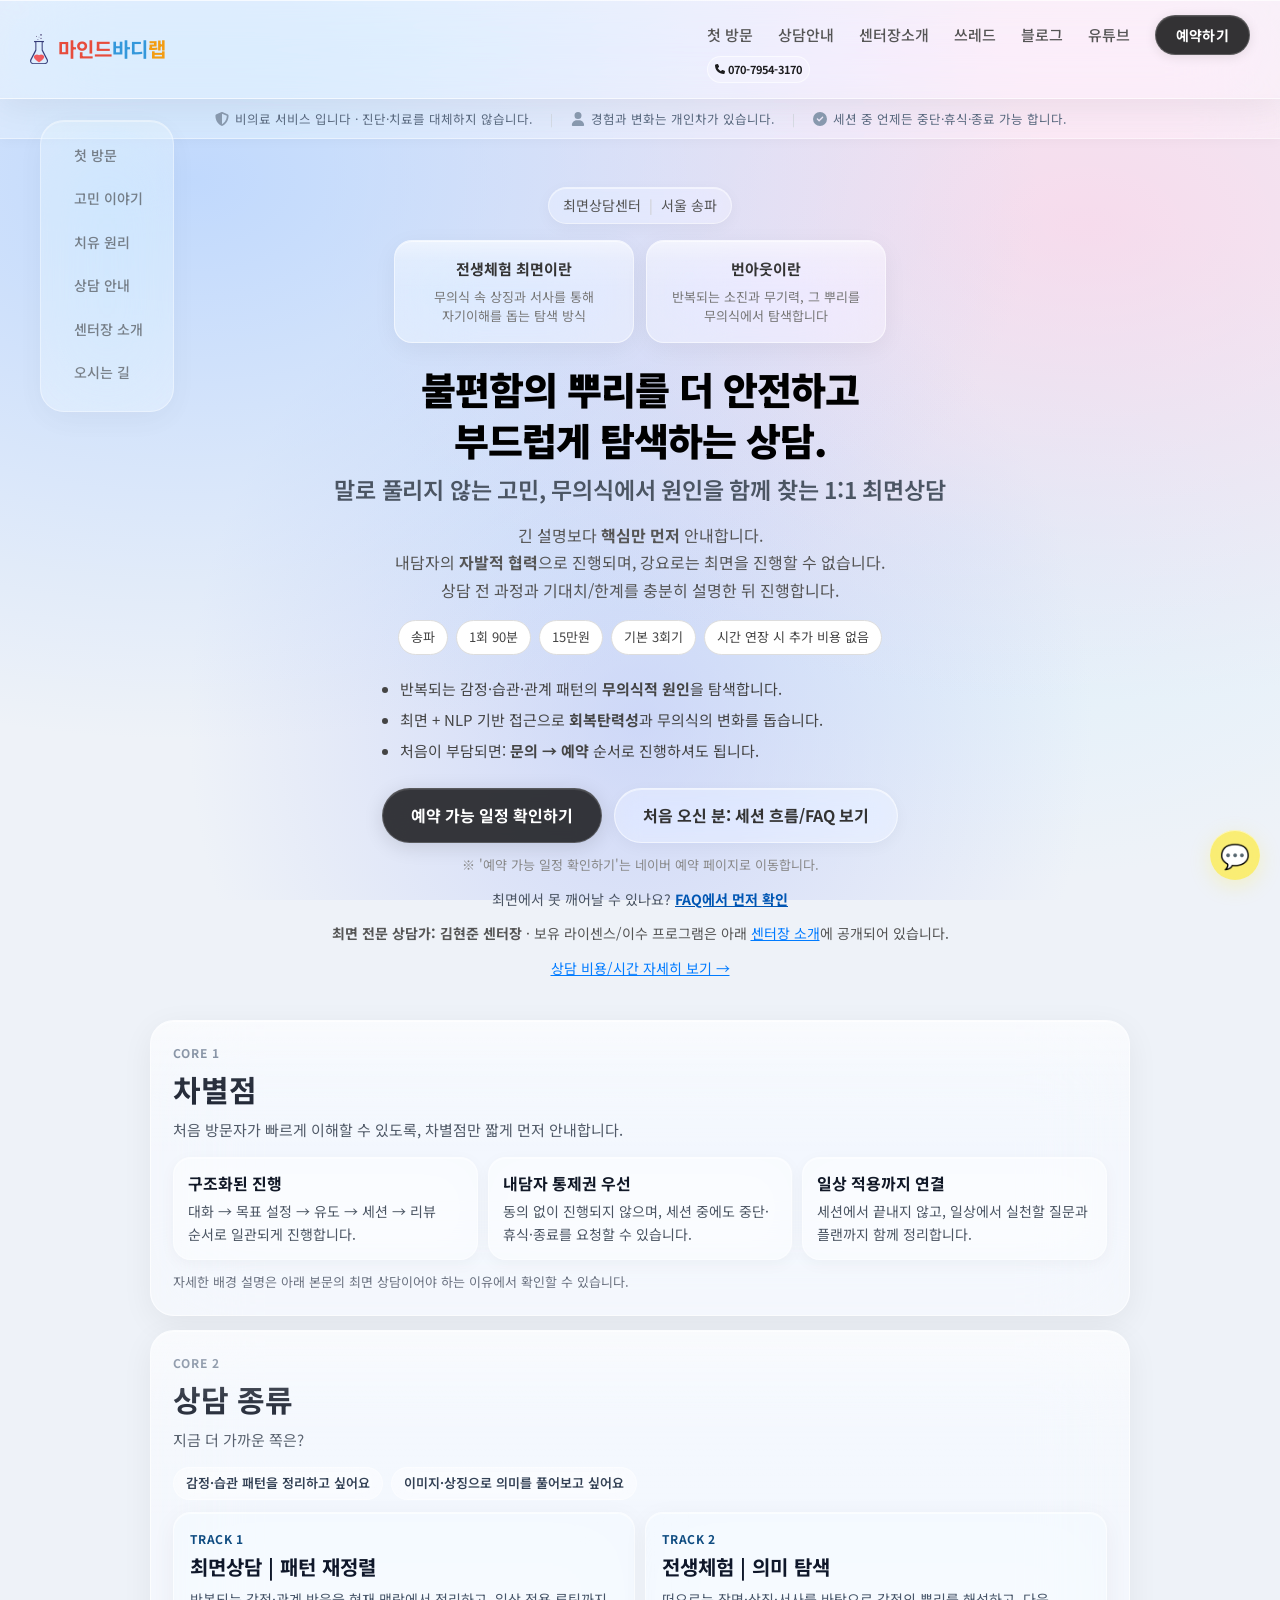
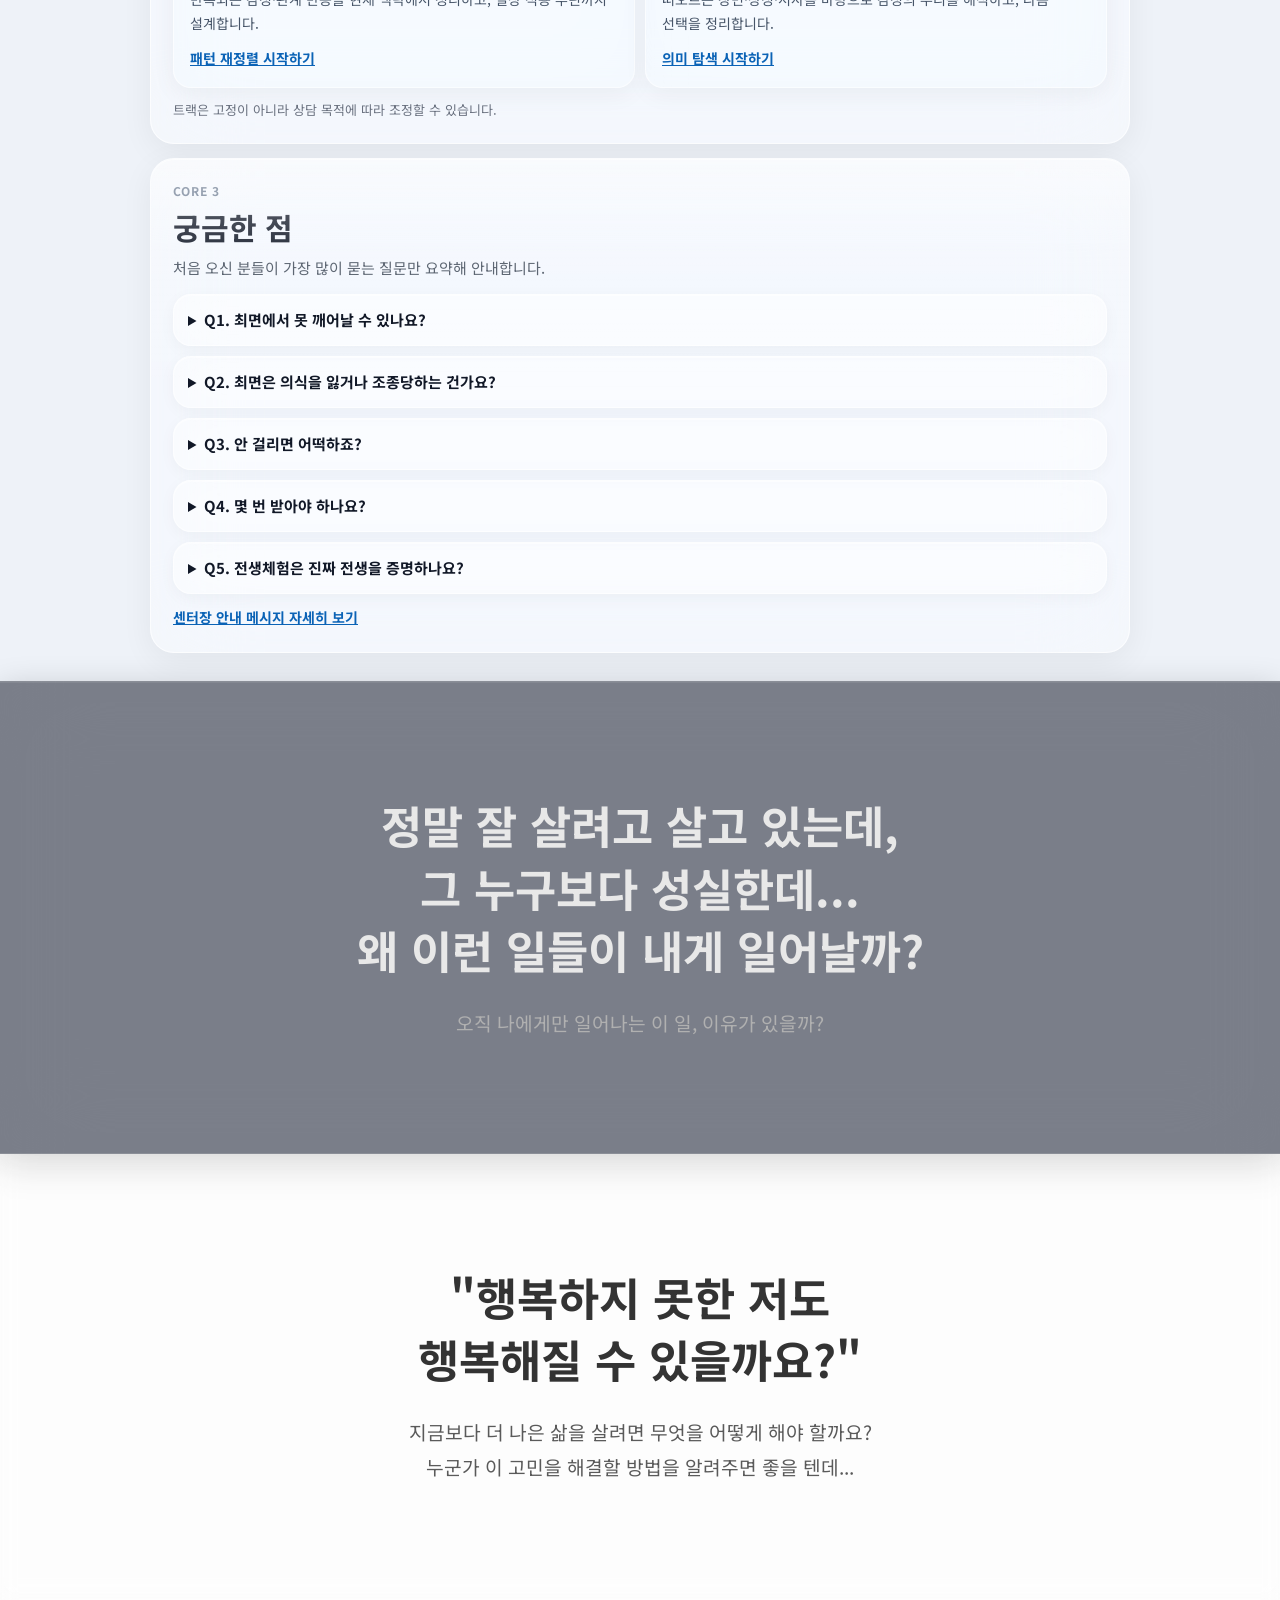
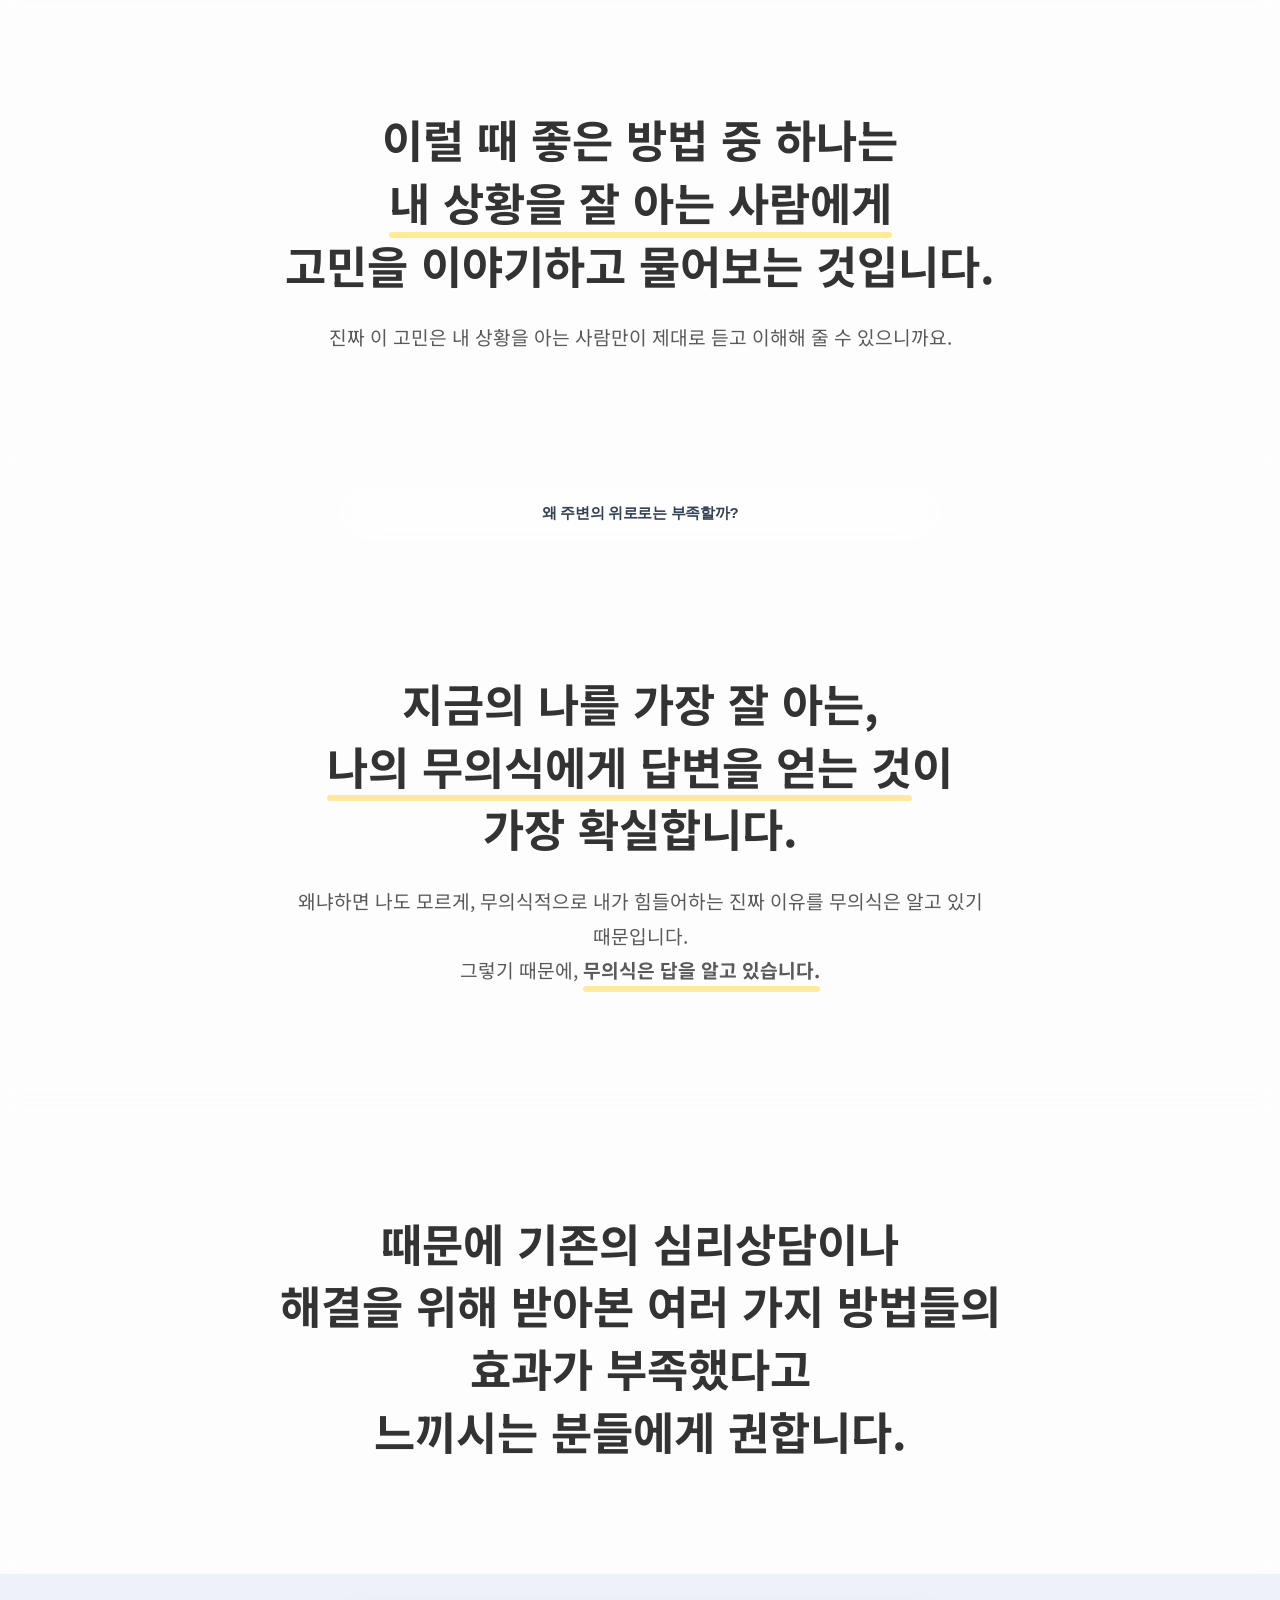
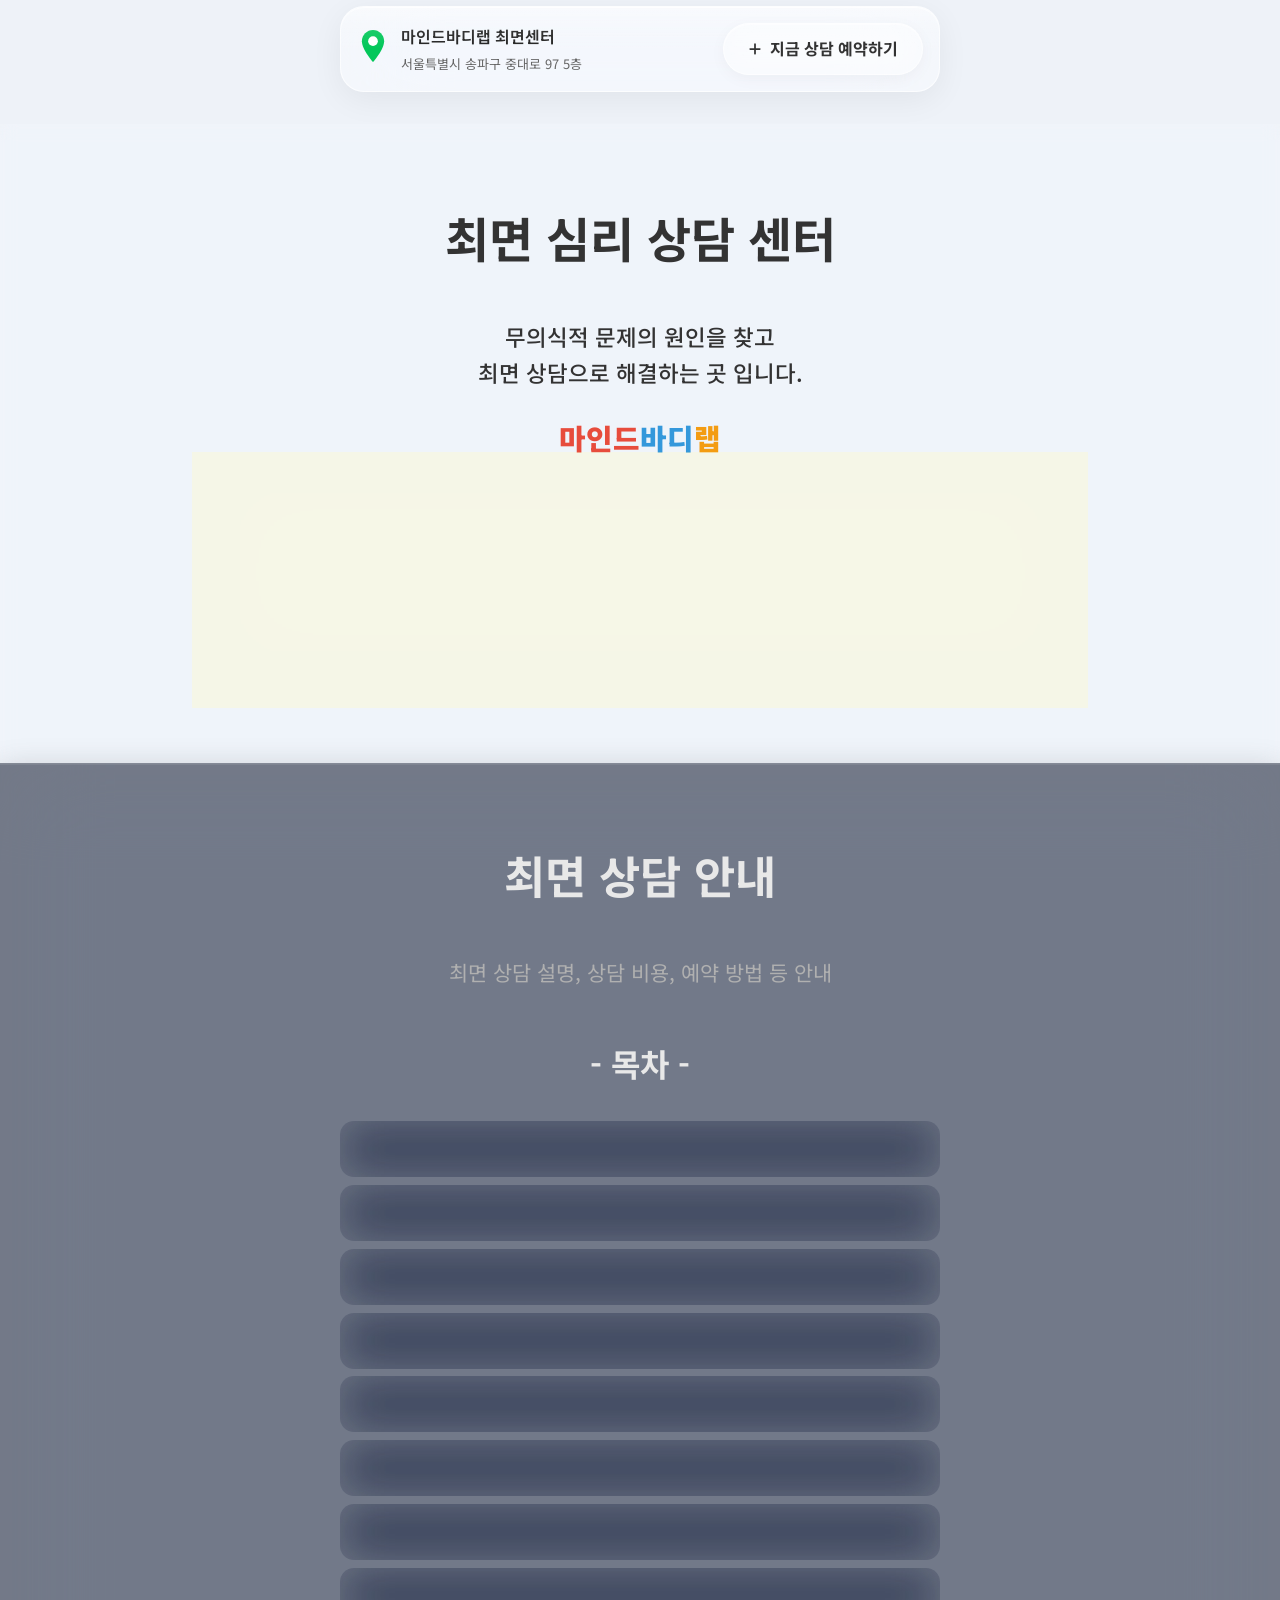
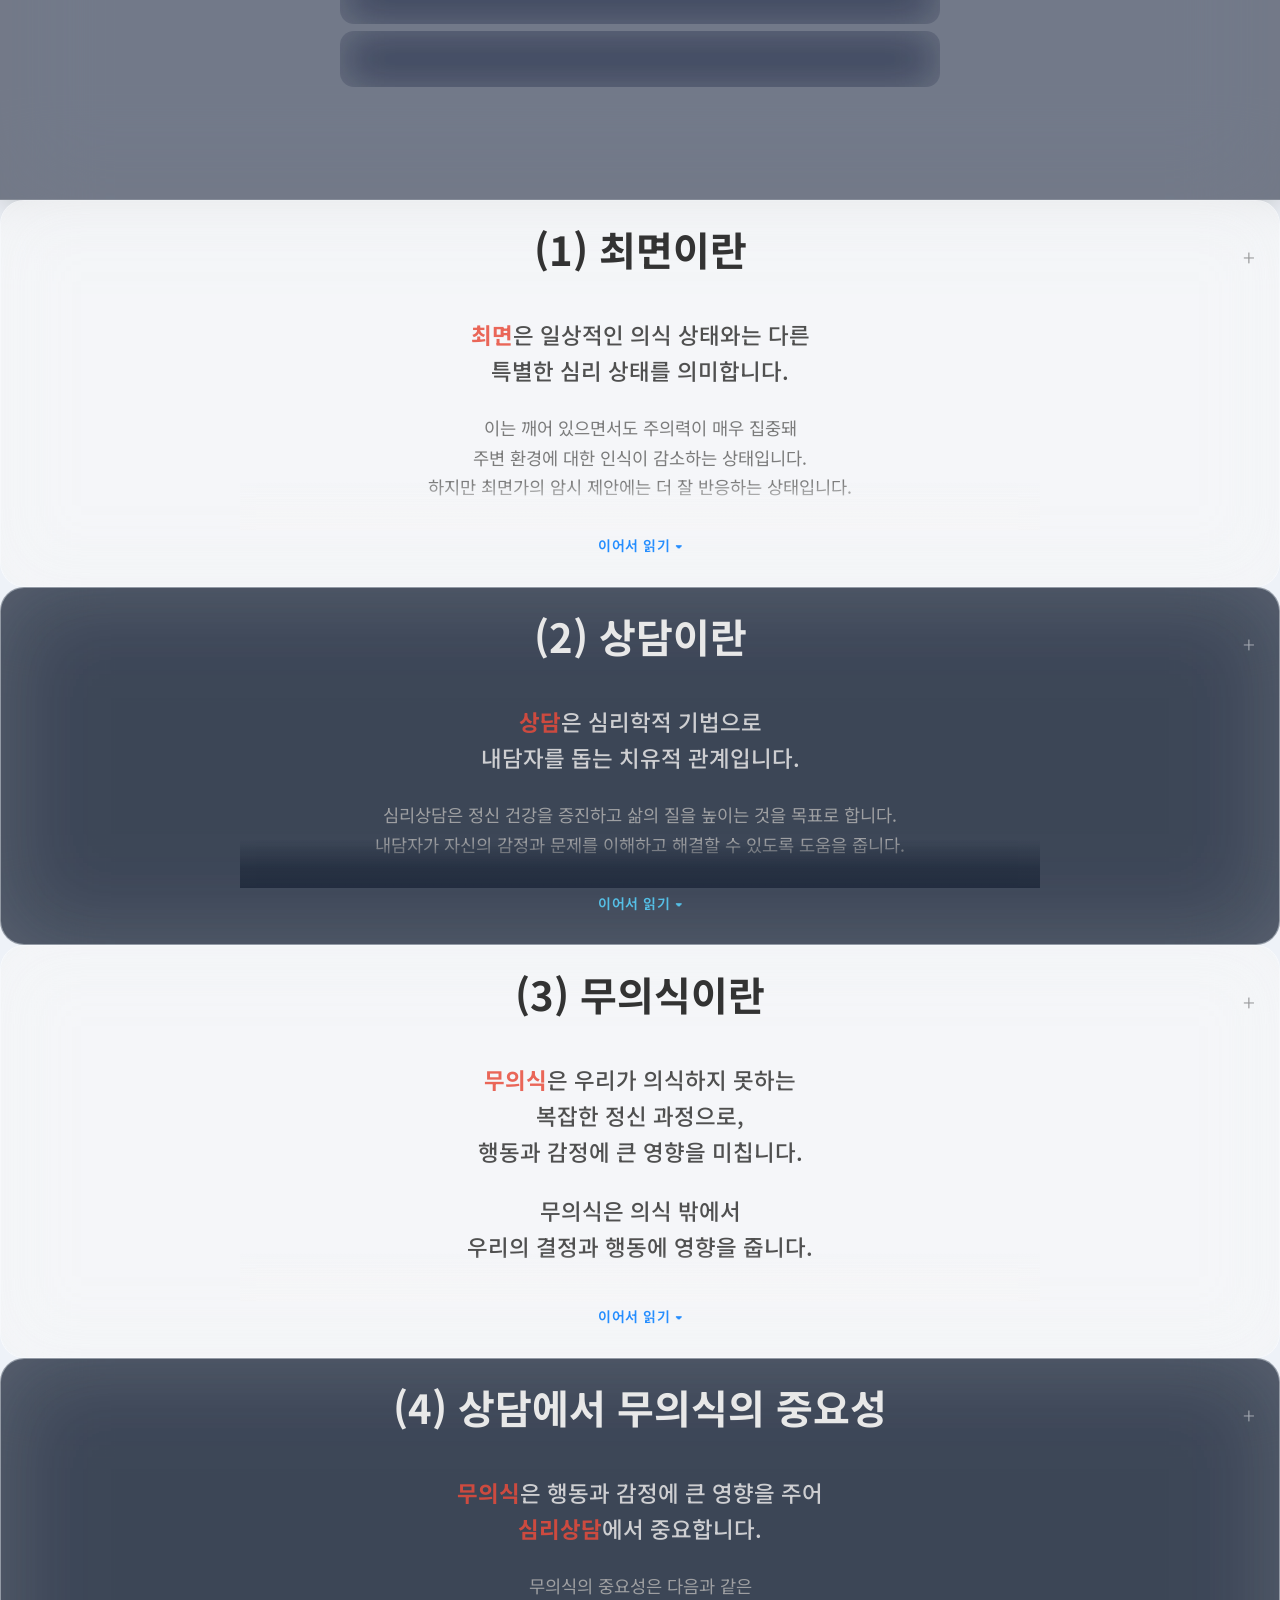
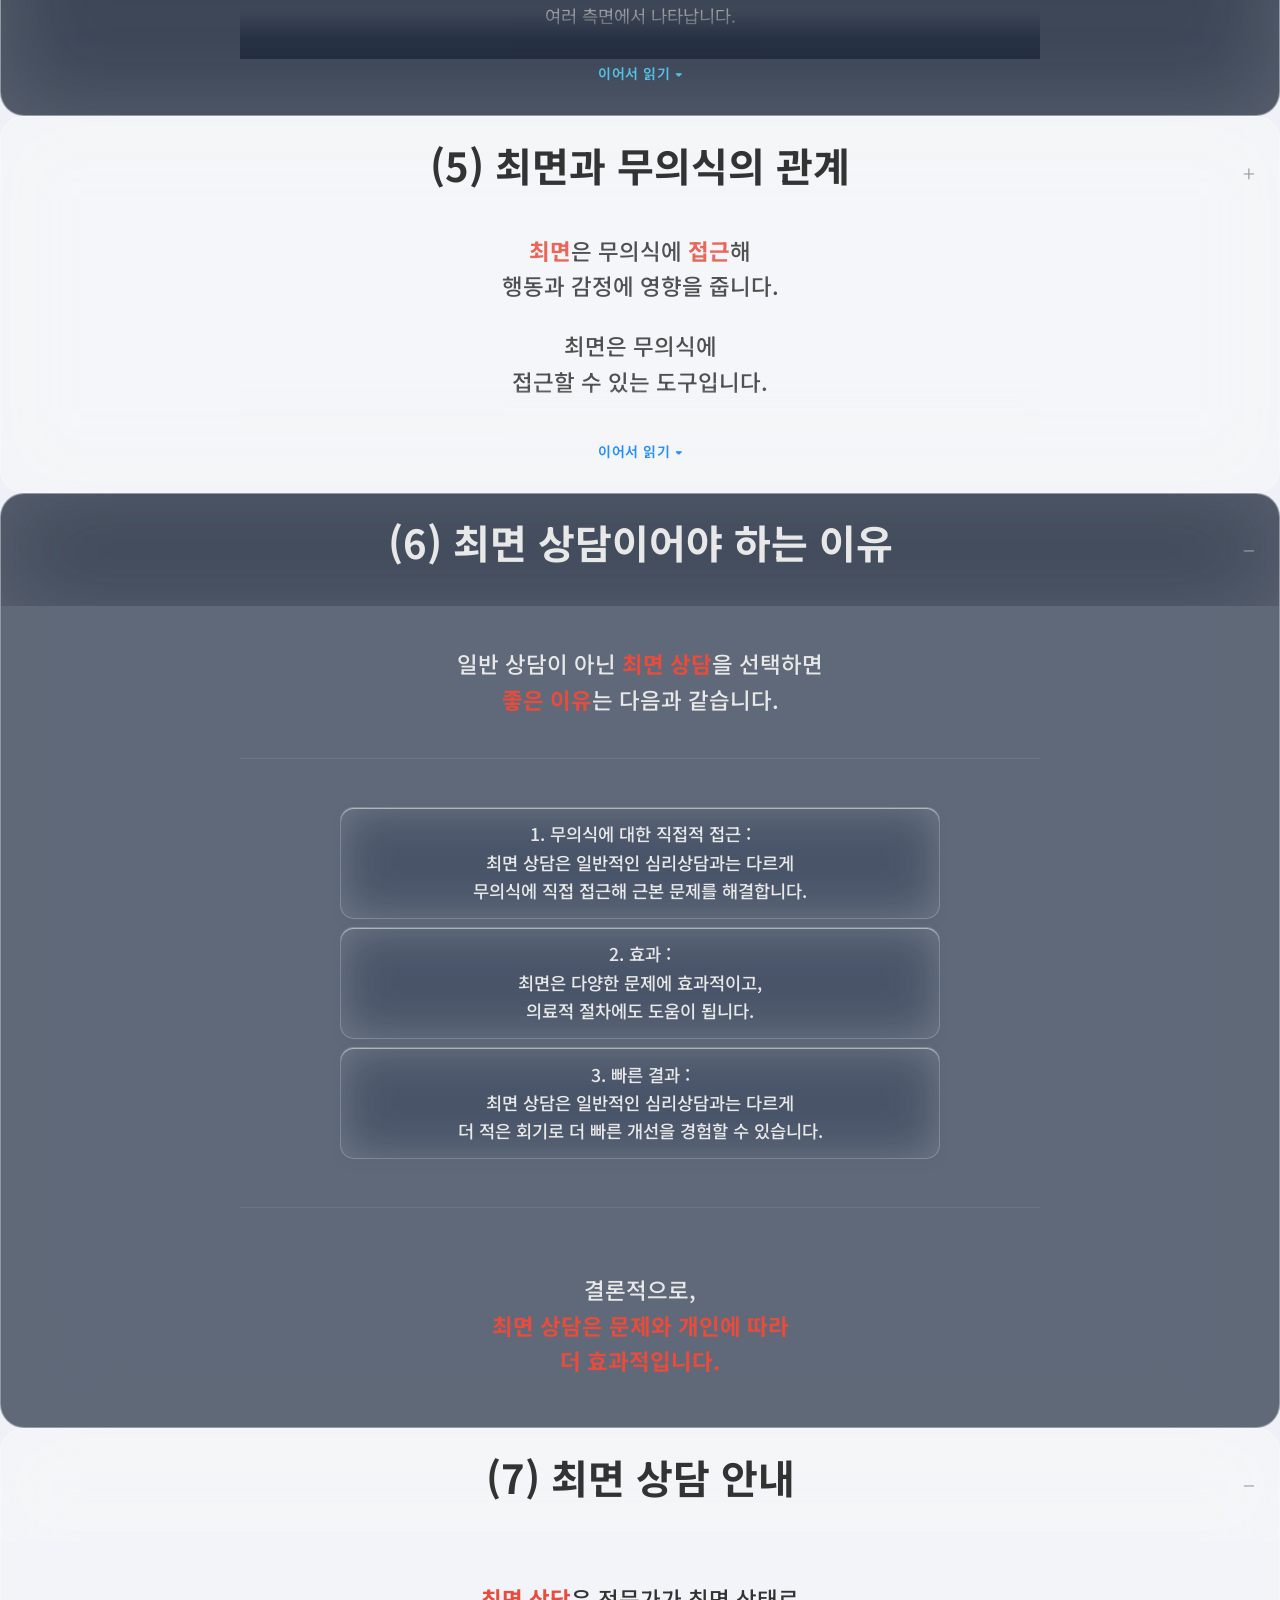
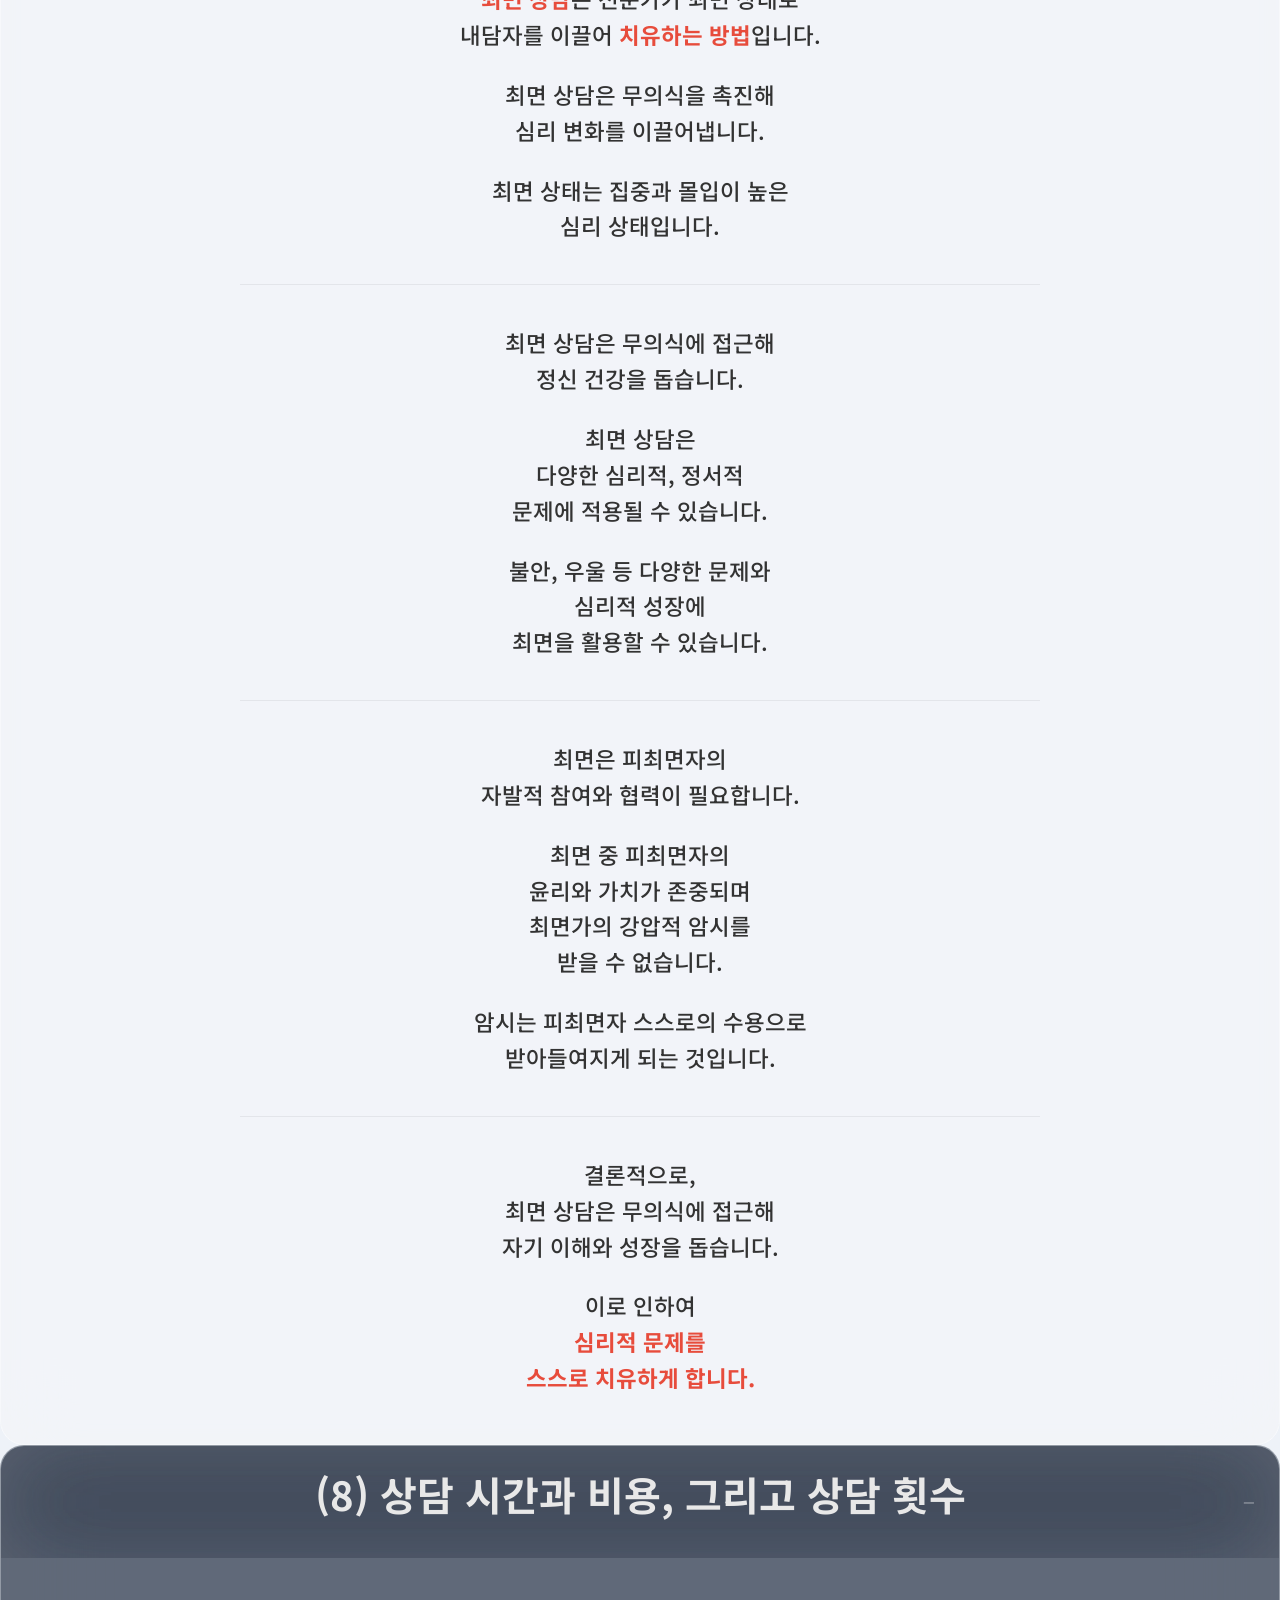
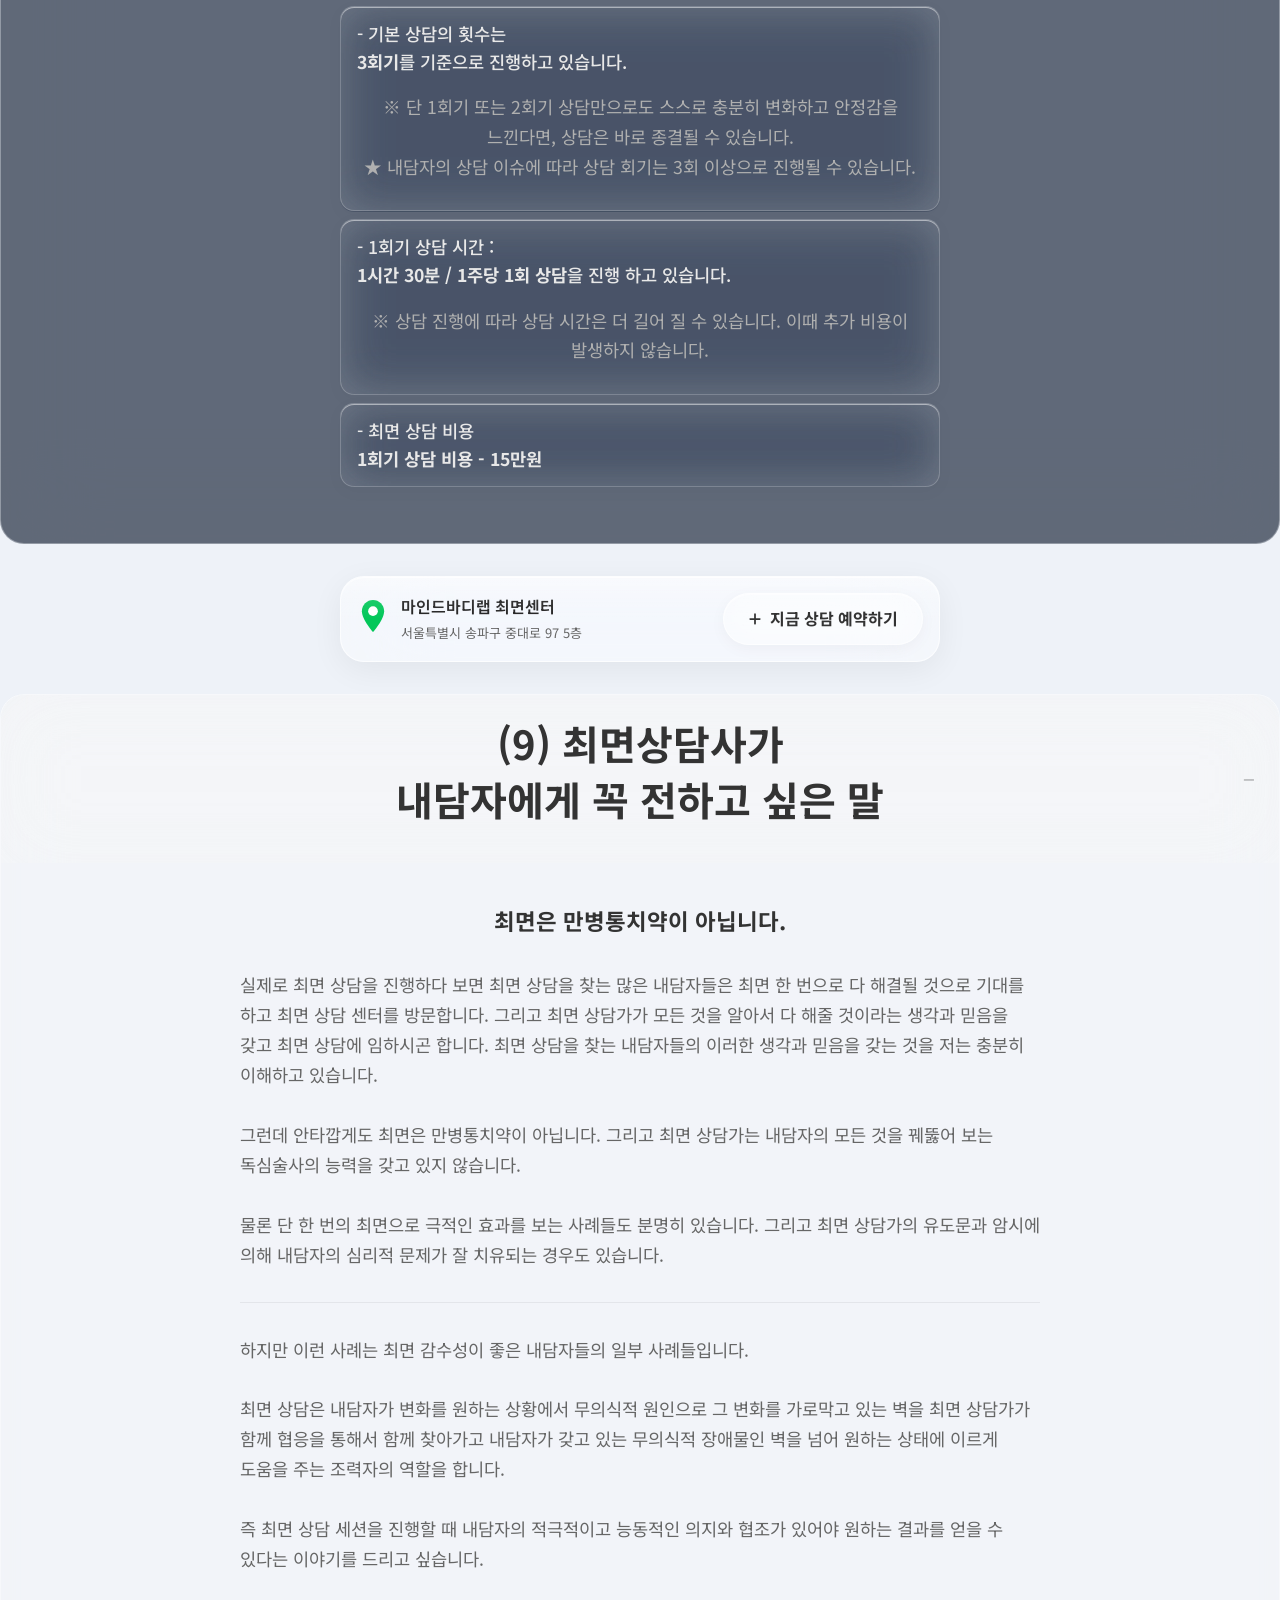
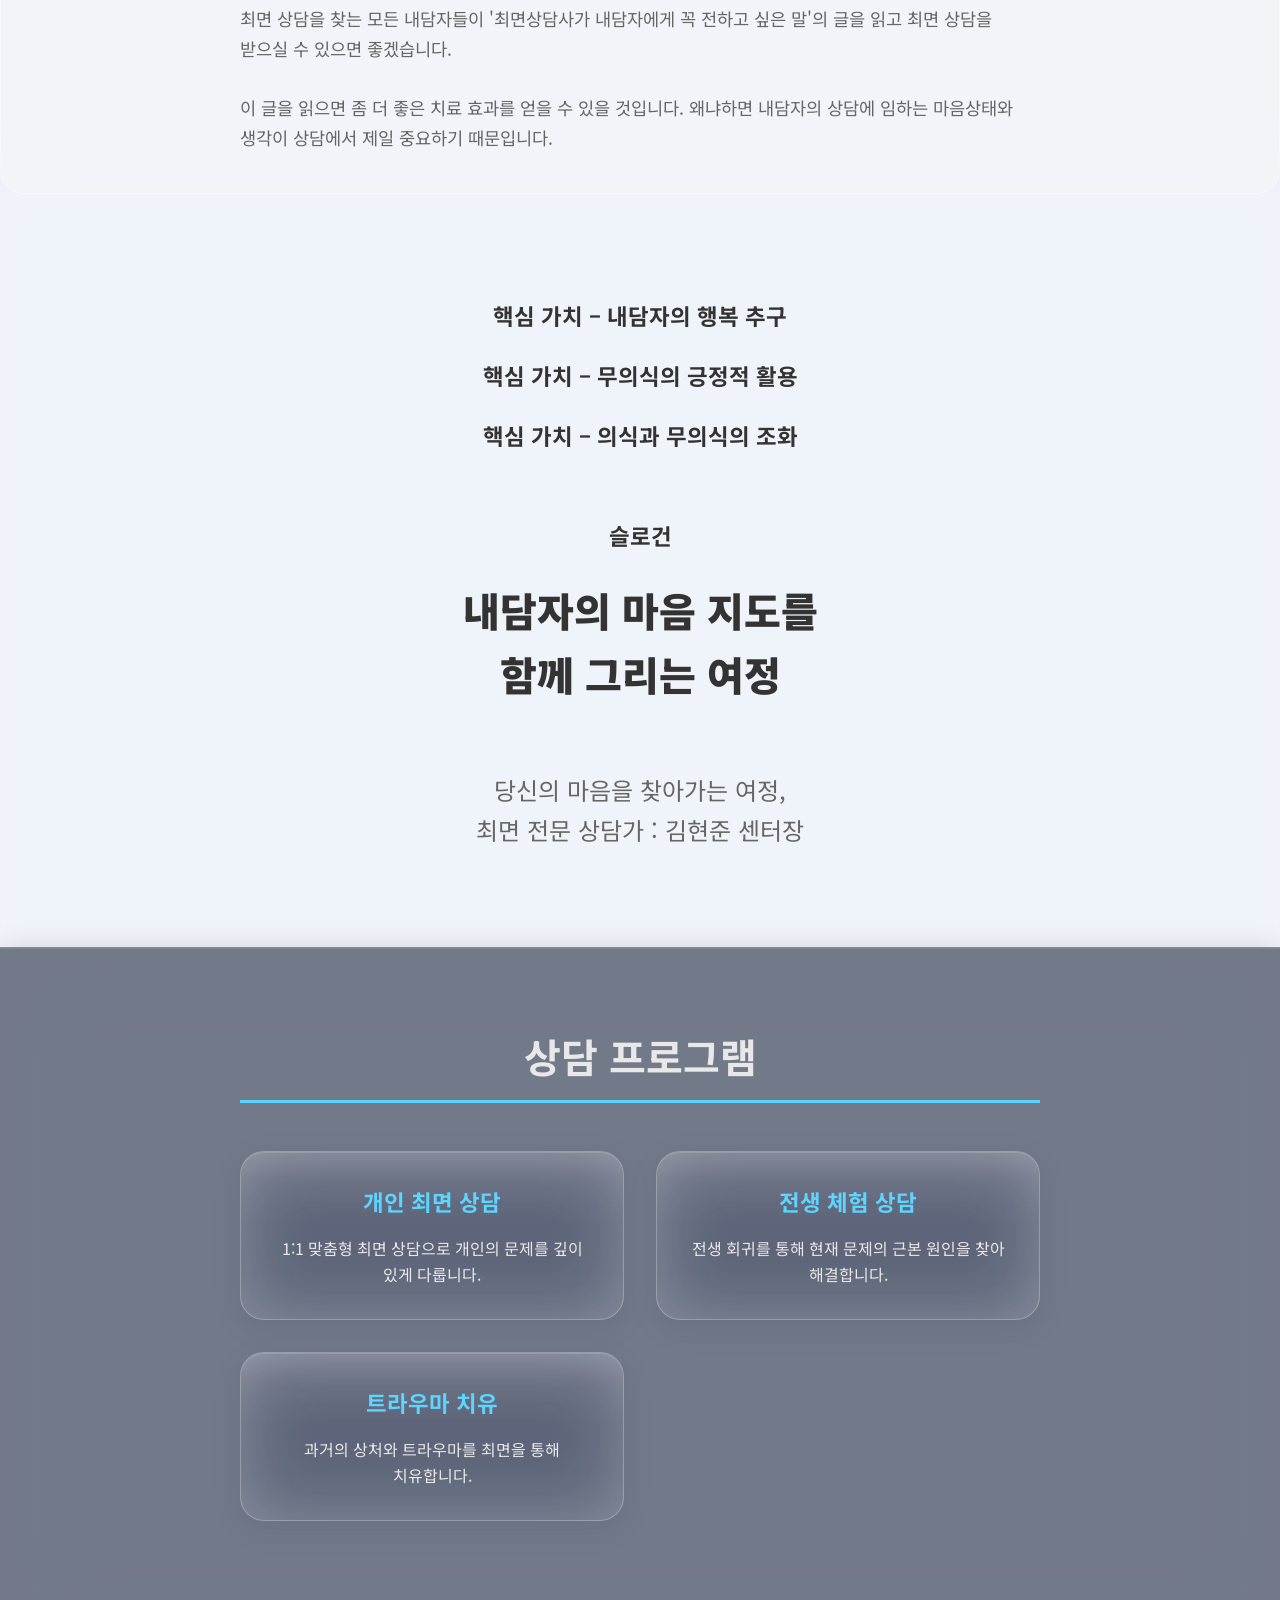
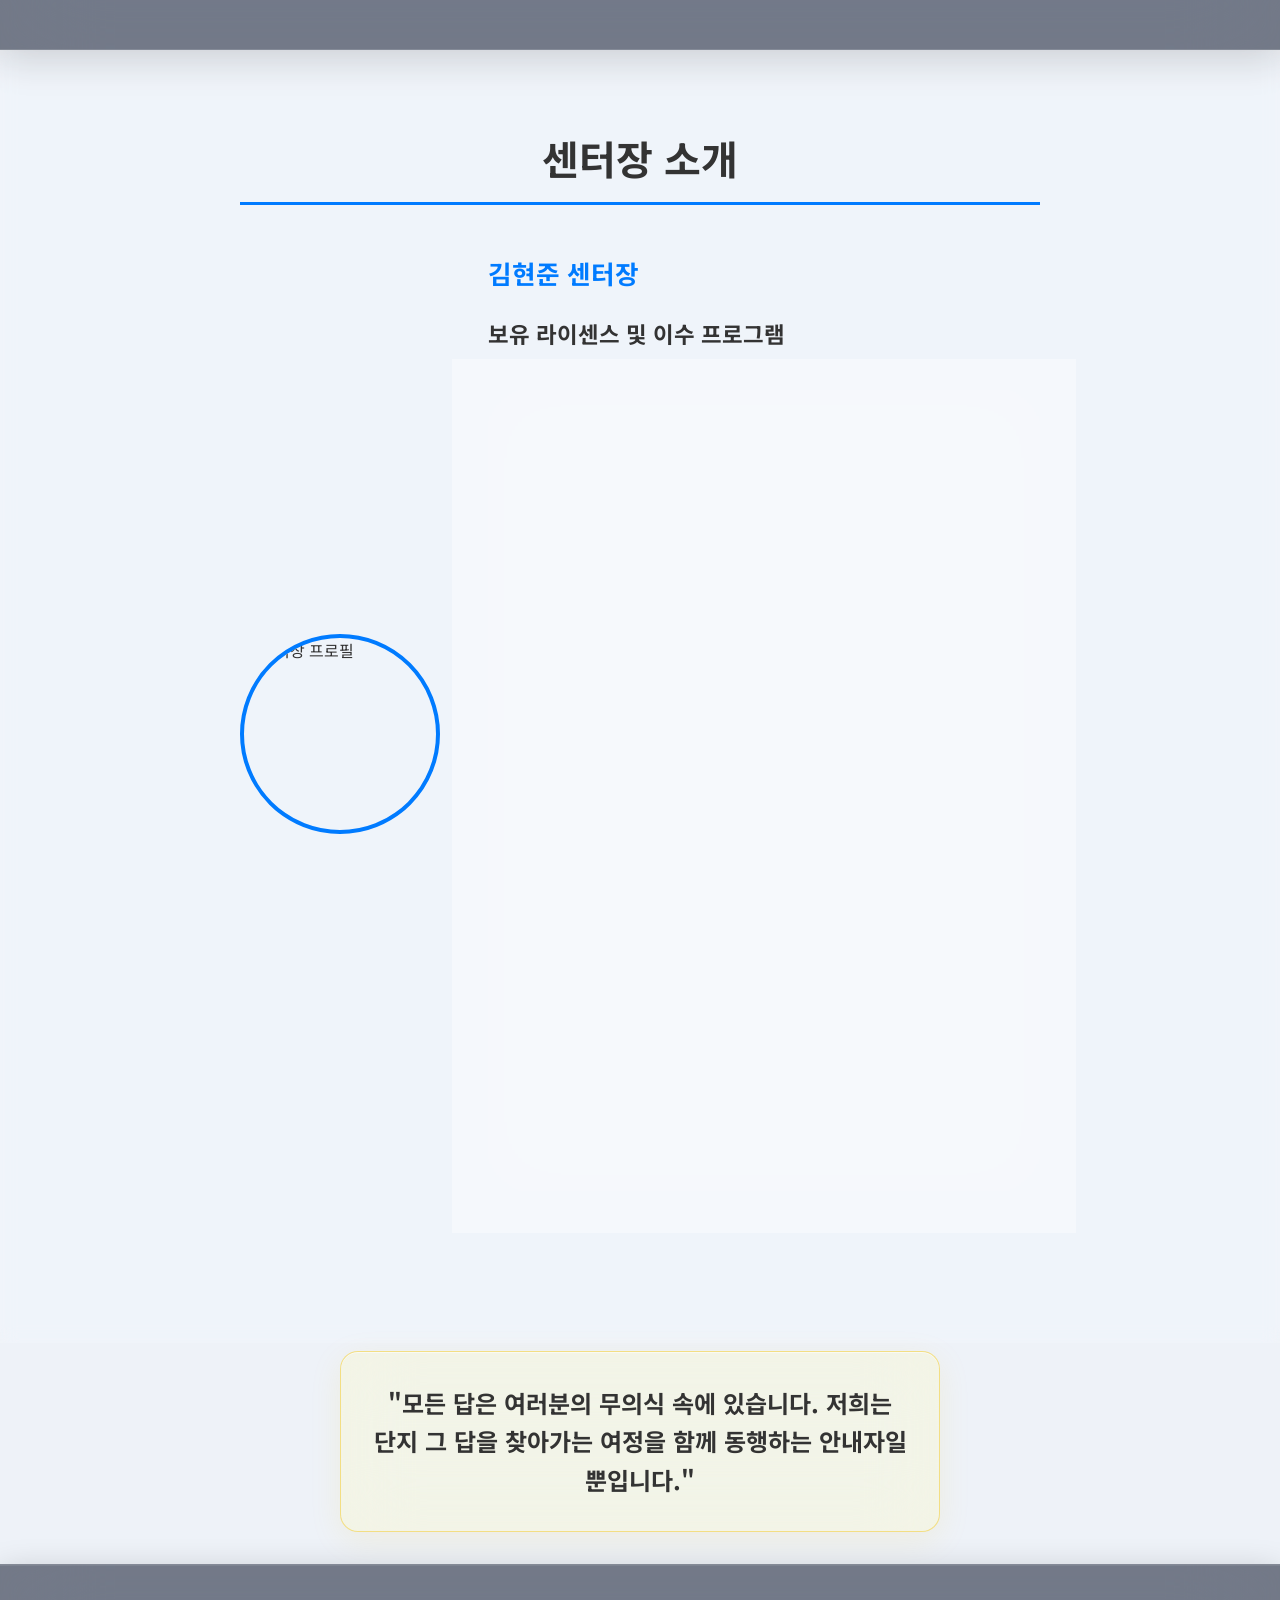
==== commit 84421361: "Add files via upload" ====
--- a/index.html
+++ b/index.html
@@ -839,9 +839,6 @@
     <!-- End Google Tag Manager (noscript) -->
     <!-- [P1-05] skip navigation — 접근성 바로가기 링크 (Tab 키 첫 포커스) -->
     <a href="#main-content" class="skip-link">본문으로 바로가기</a>
-    <!-- Google Tag Manager (noscript) -->
-    <noscript><iframe src="https://www.googletagmanager.com/ns.html?id=GTM-NXVLC5NW" height="0" width="0"
-            style="display:none;visibility:hidden"></iframe></noscript>
 
     <!-- 플로팅 목차 -->
     <div id="floating-toc-container">
@@ -1772,16 +1769,6 @@
         })();
     </script>
 
-    <!-- Google Tag Manager -->
-    <script>(function (w, d, s, l, i) {
-            w[l] = w[l] || []; w[l].push({
-                'gtm.start':
-                    new Date().getTime(), event: 'gtm.js'
-            }); var f = d.getElementsByTagName(s)[0],
-                j = d.createElement(s), dl = l != 'dataLayer' ? '&l=' + l : ''; j.async = true; j.src =
-                    'https://www.googletagmanager.com/gtm.js?id=' + i + dl; f.parentNode.insertBefore(j, f);
-        })(window, document, 'script', 'dataLayer', 'GTM-NXVLC5NW');</script>
-
     <!-- 크리티컬 JavaScript - 즉시 실행 -->
     <script>
         // 즉시 실행 함수로 네임스페이스 보호
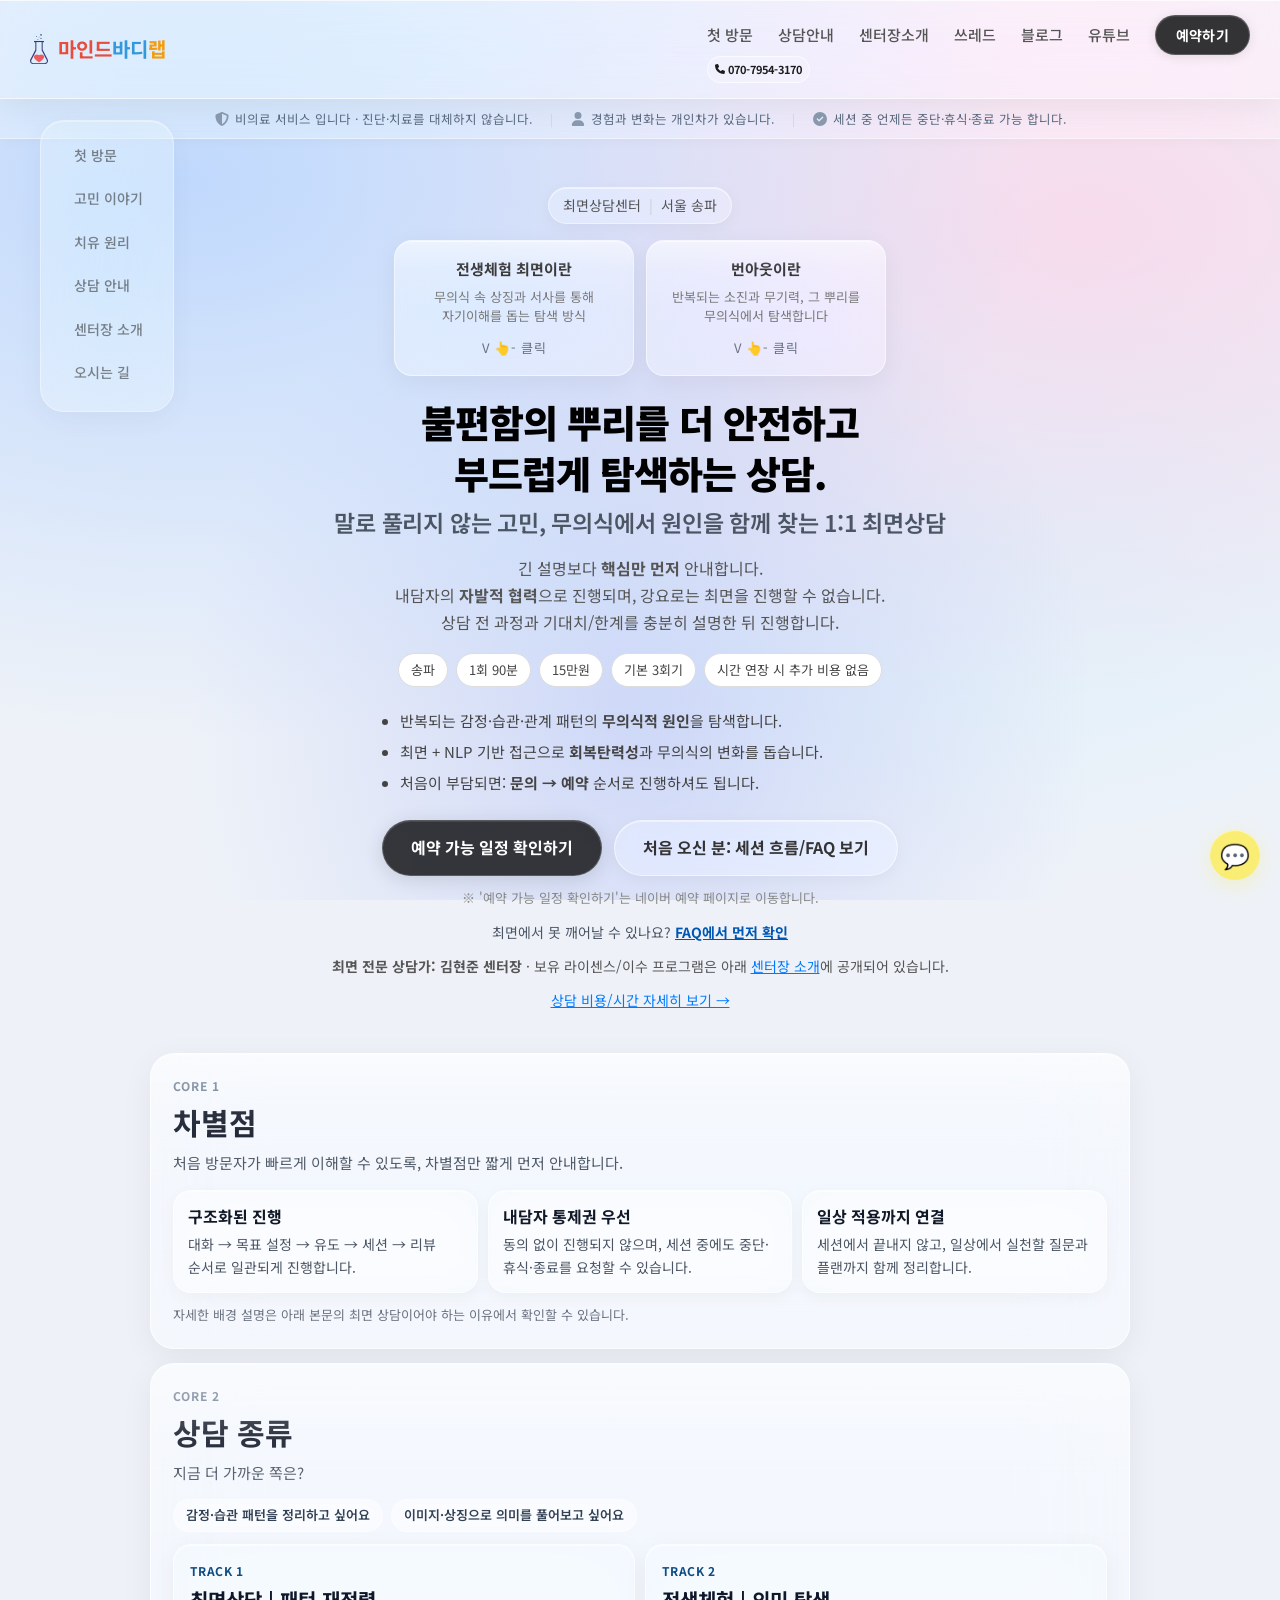
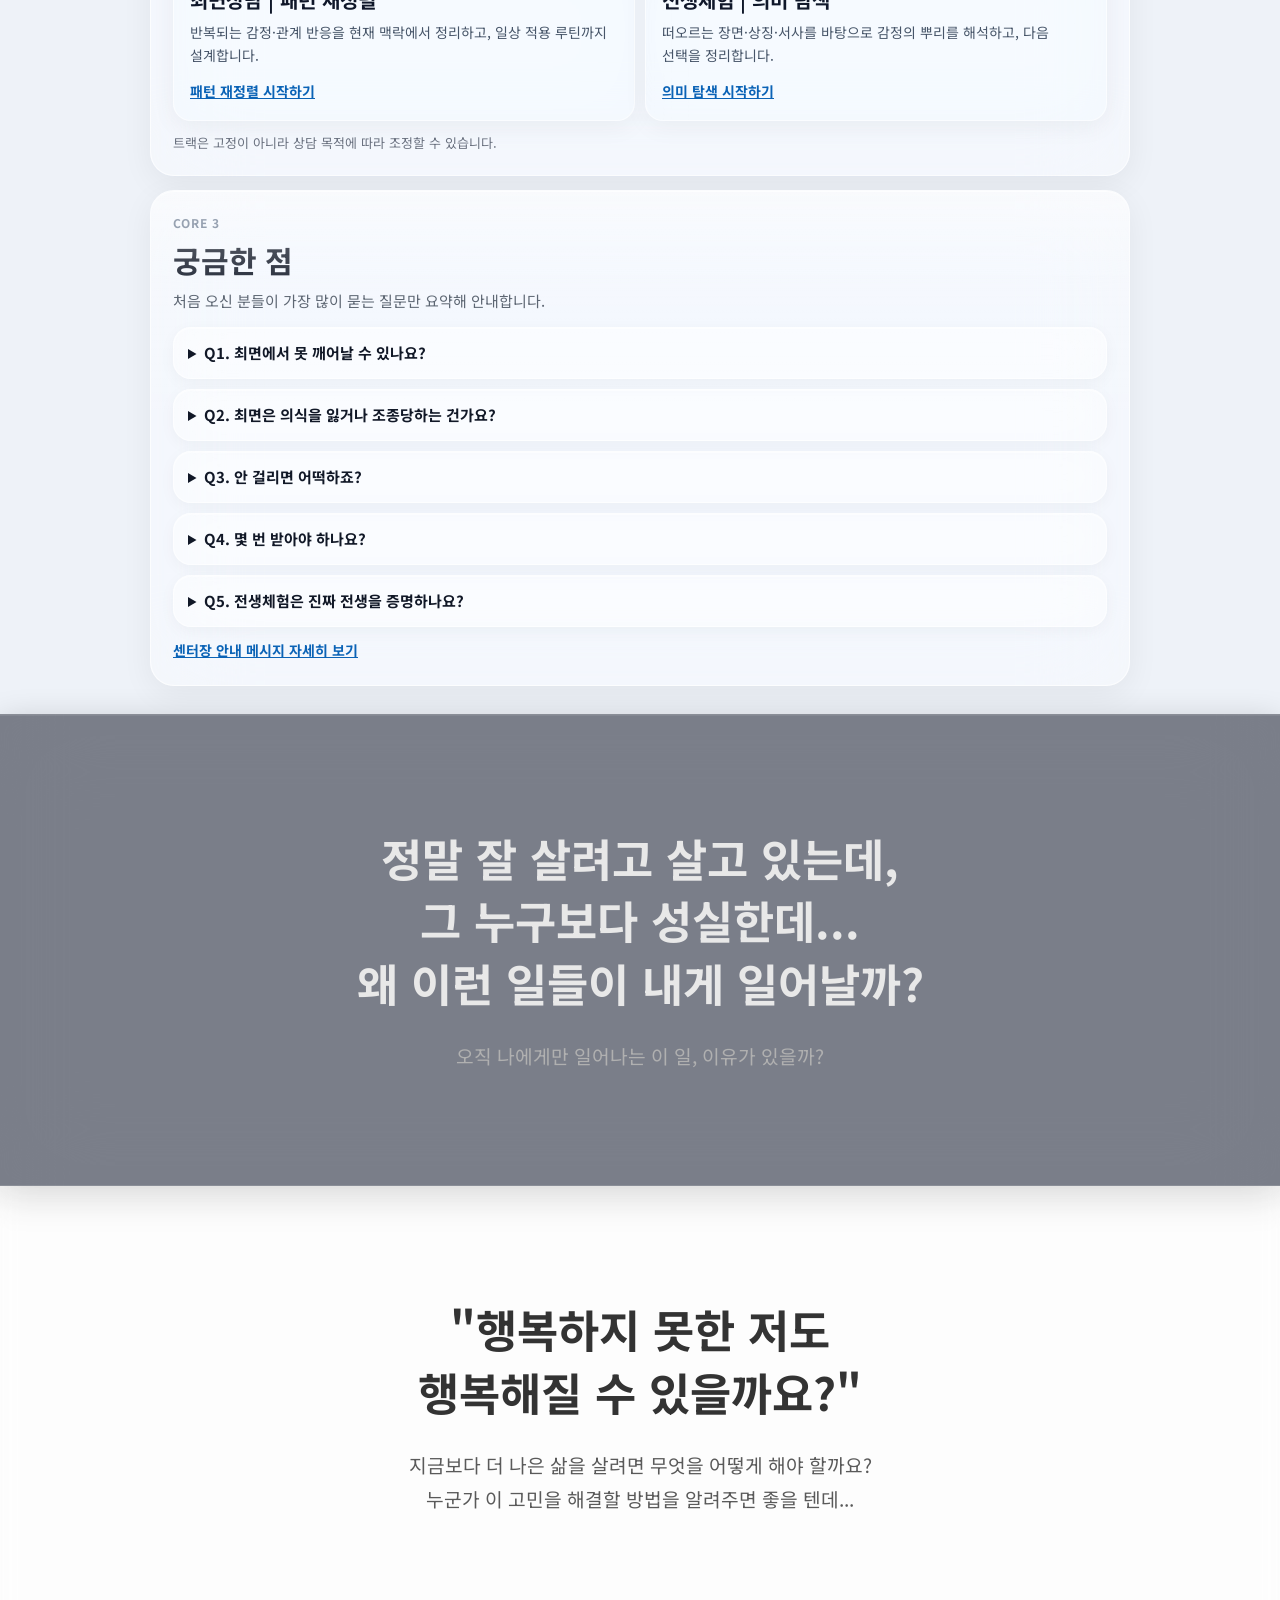
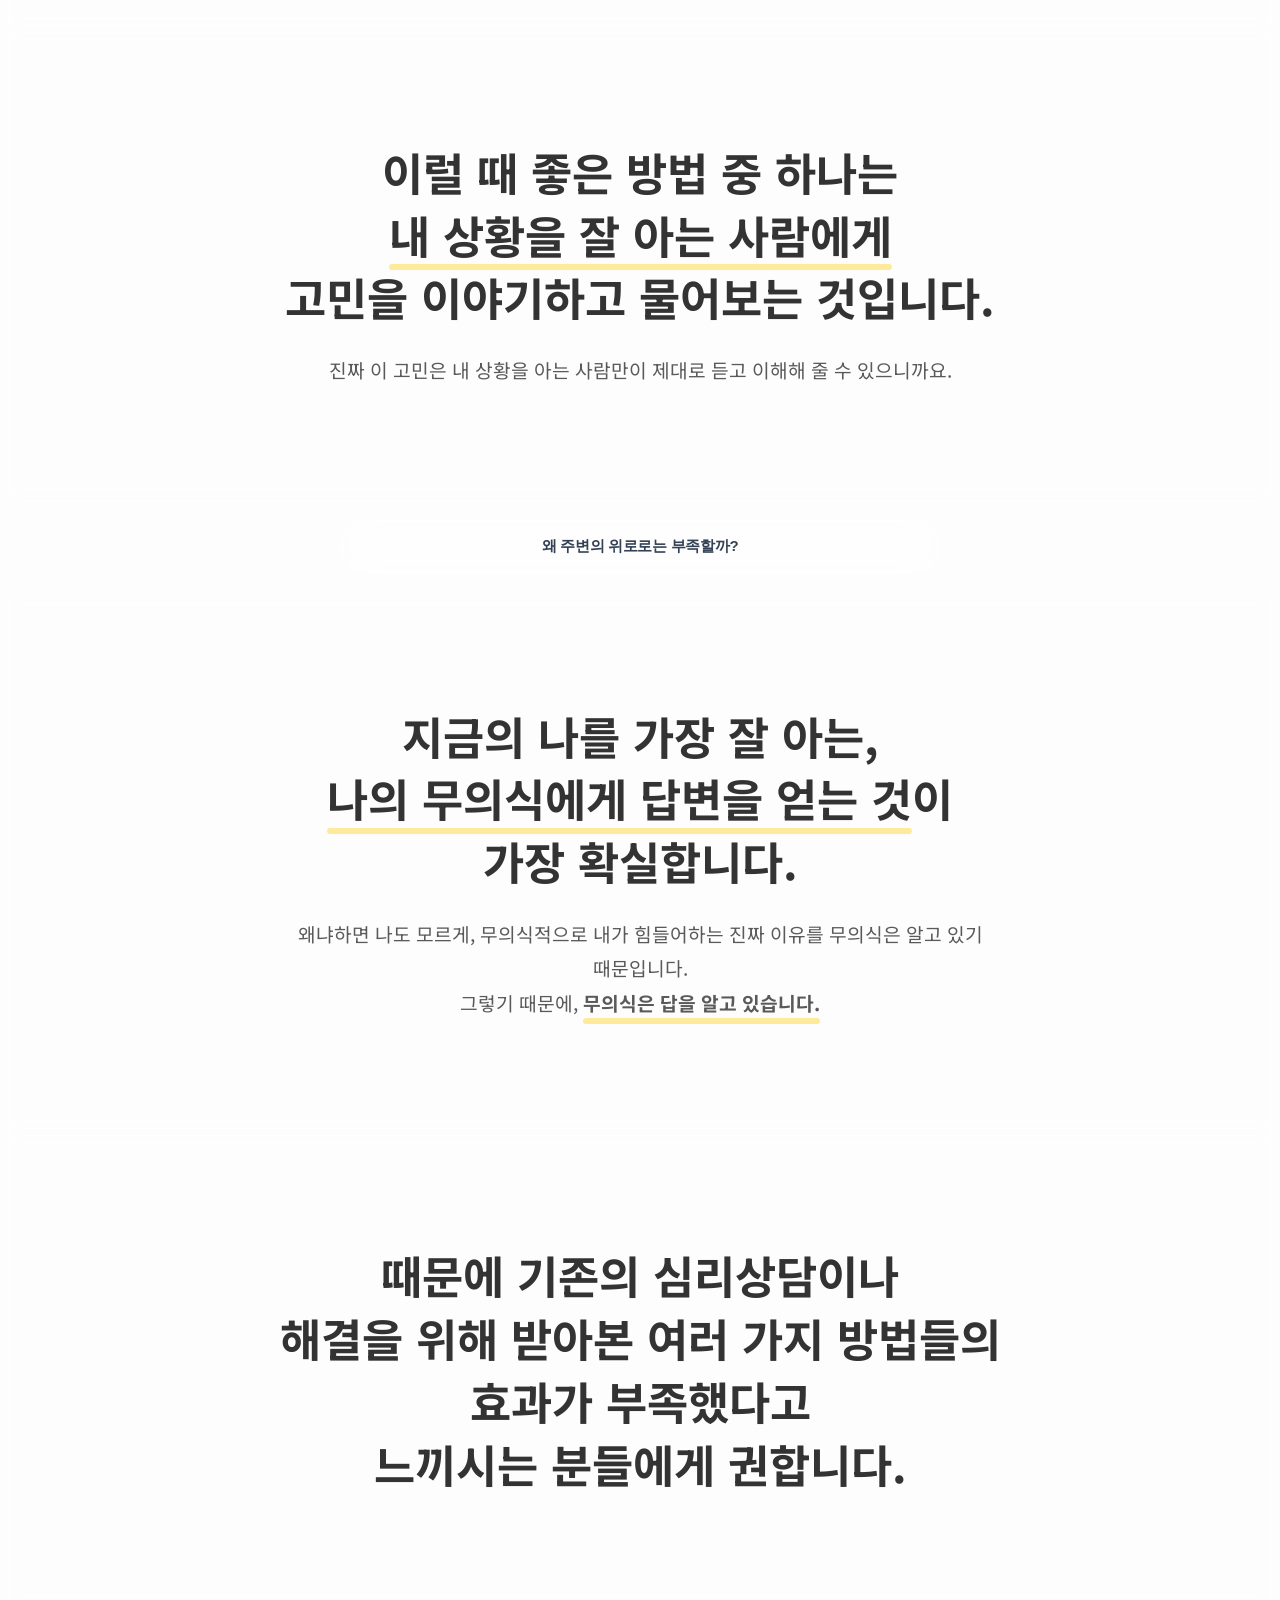
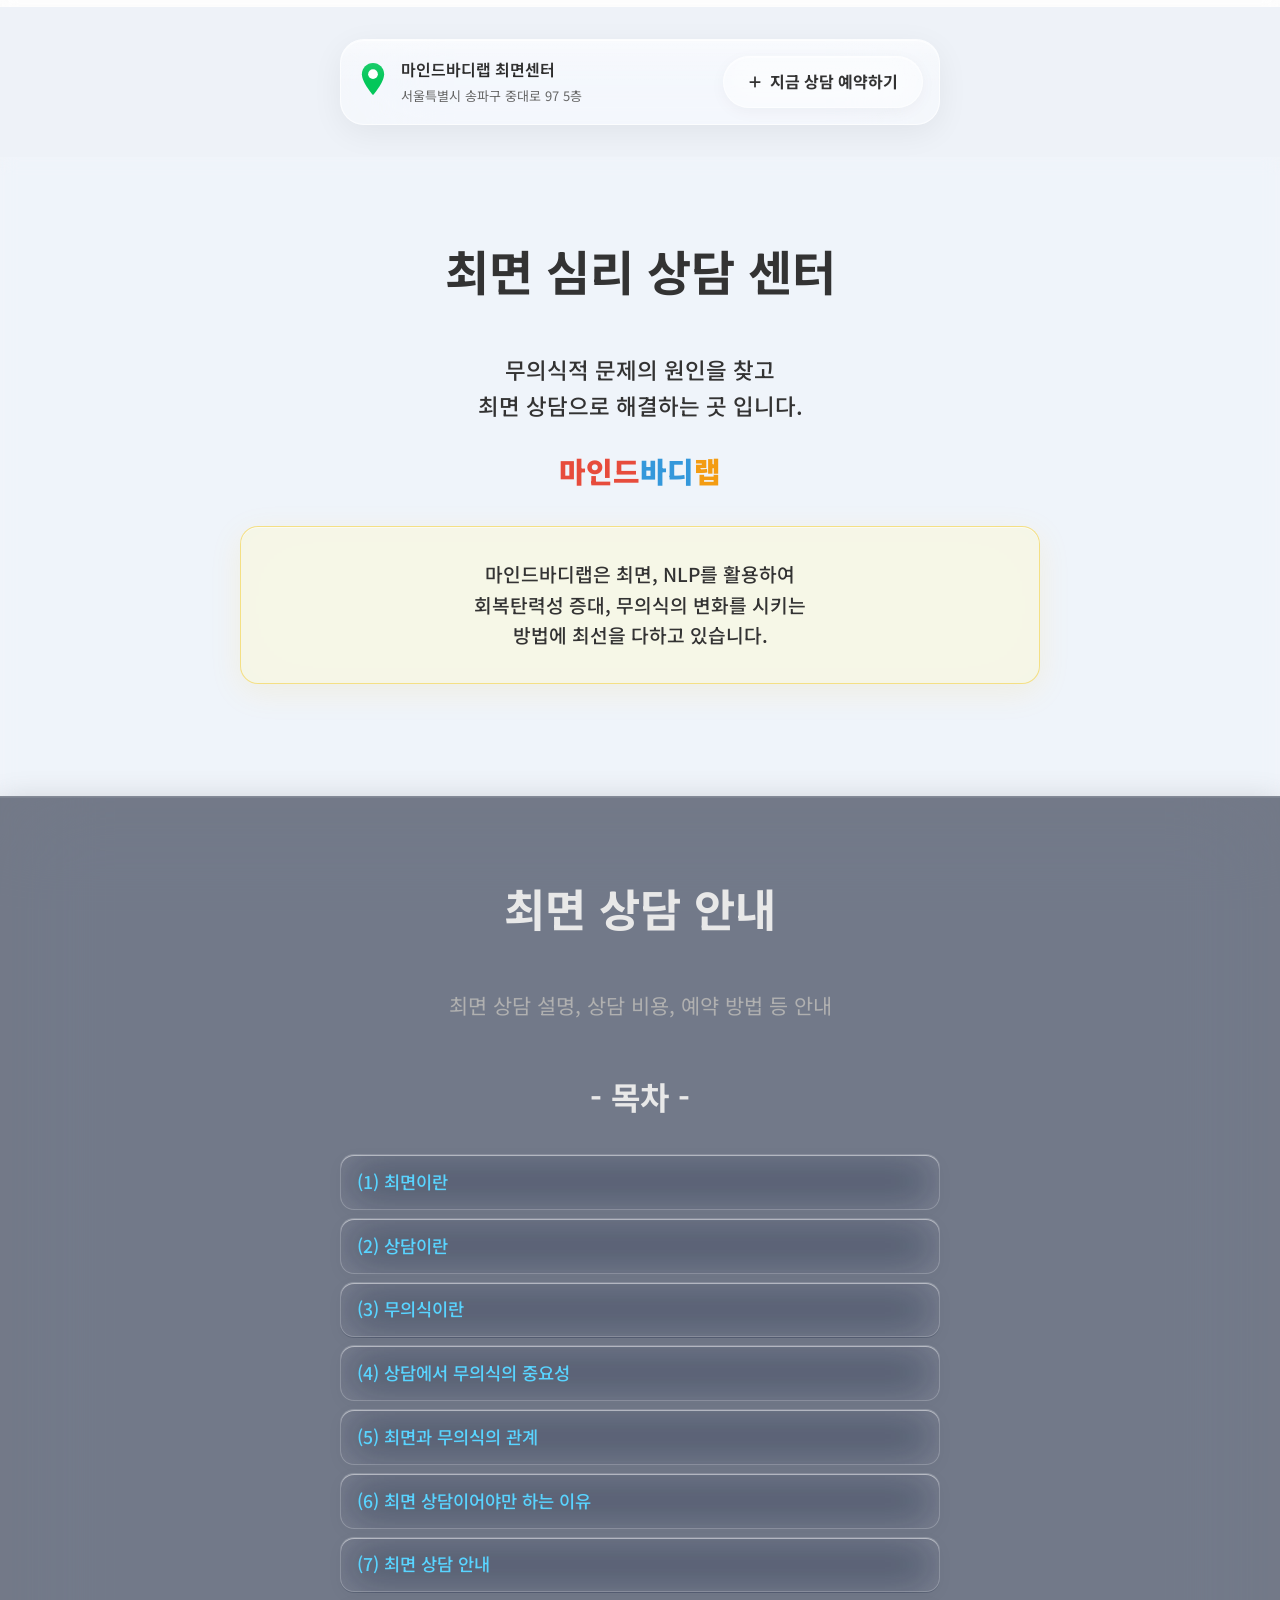
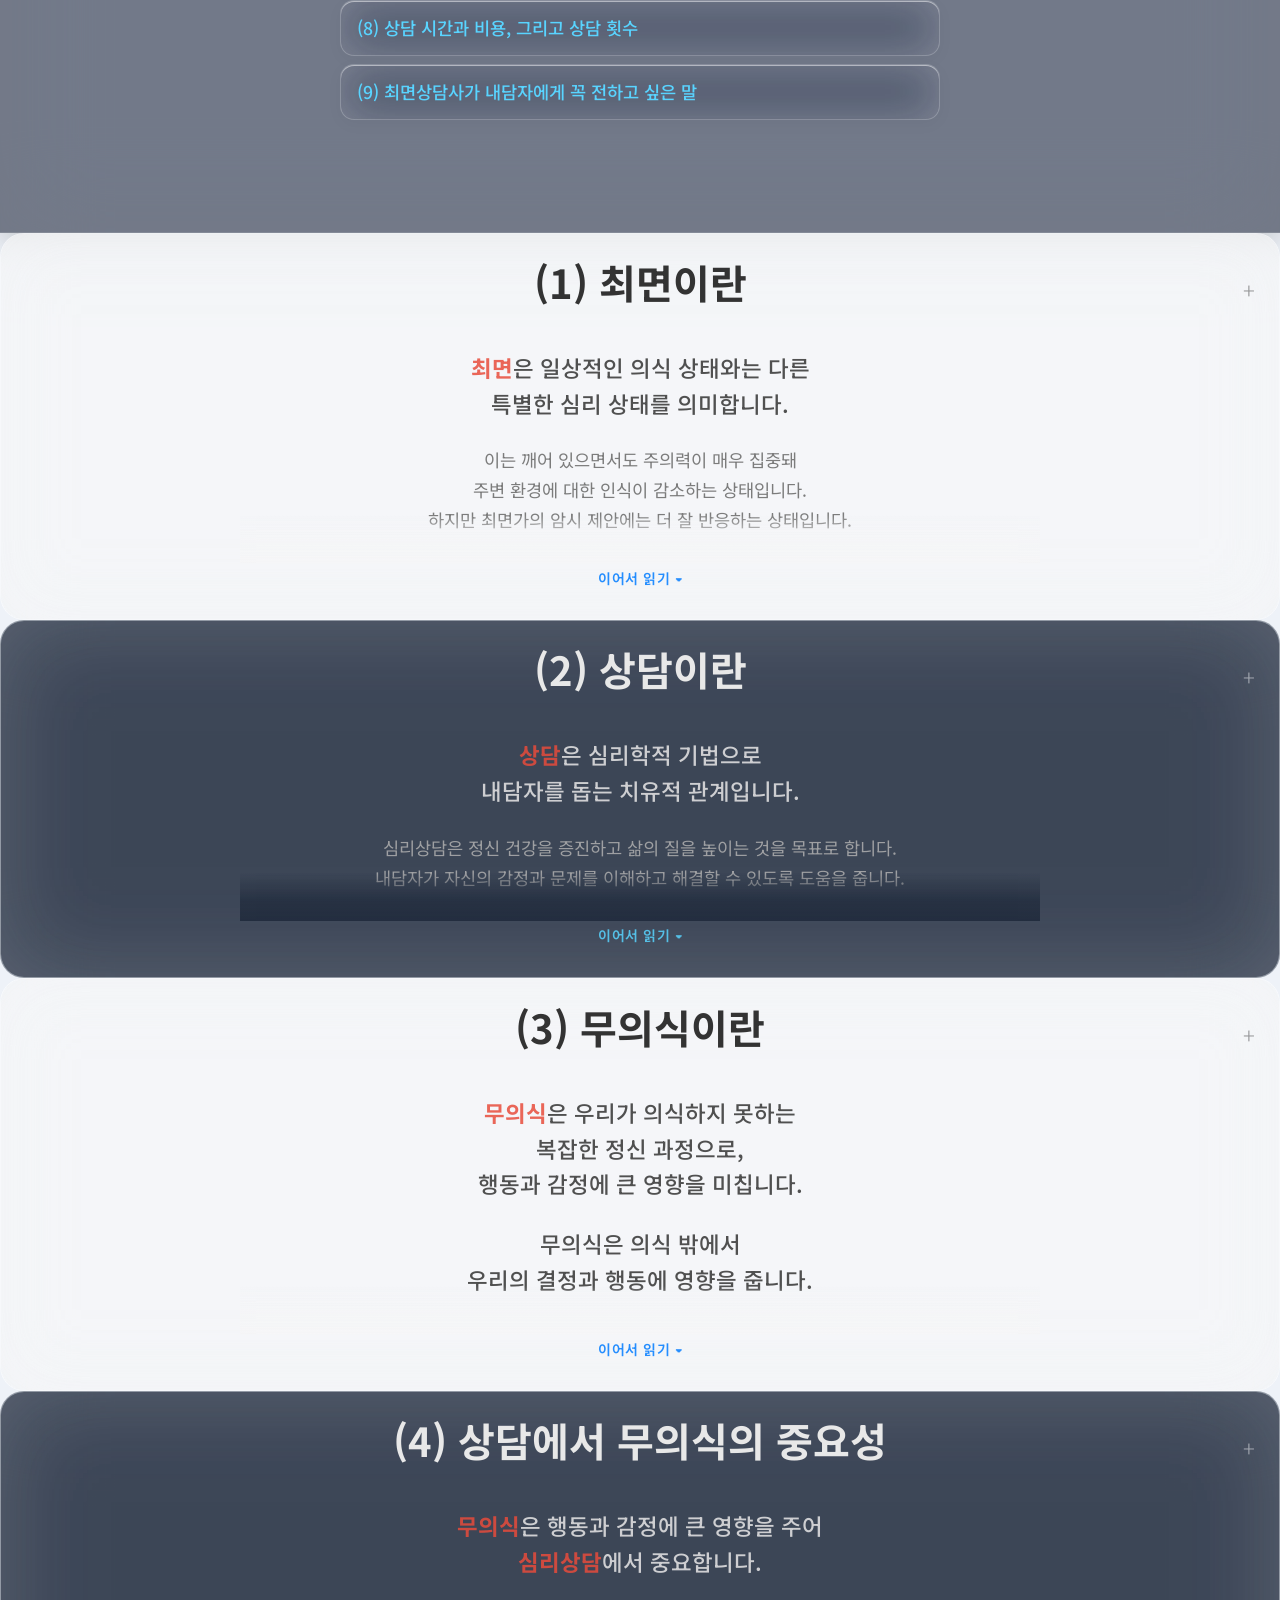
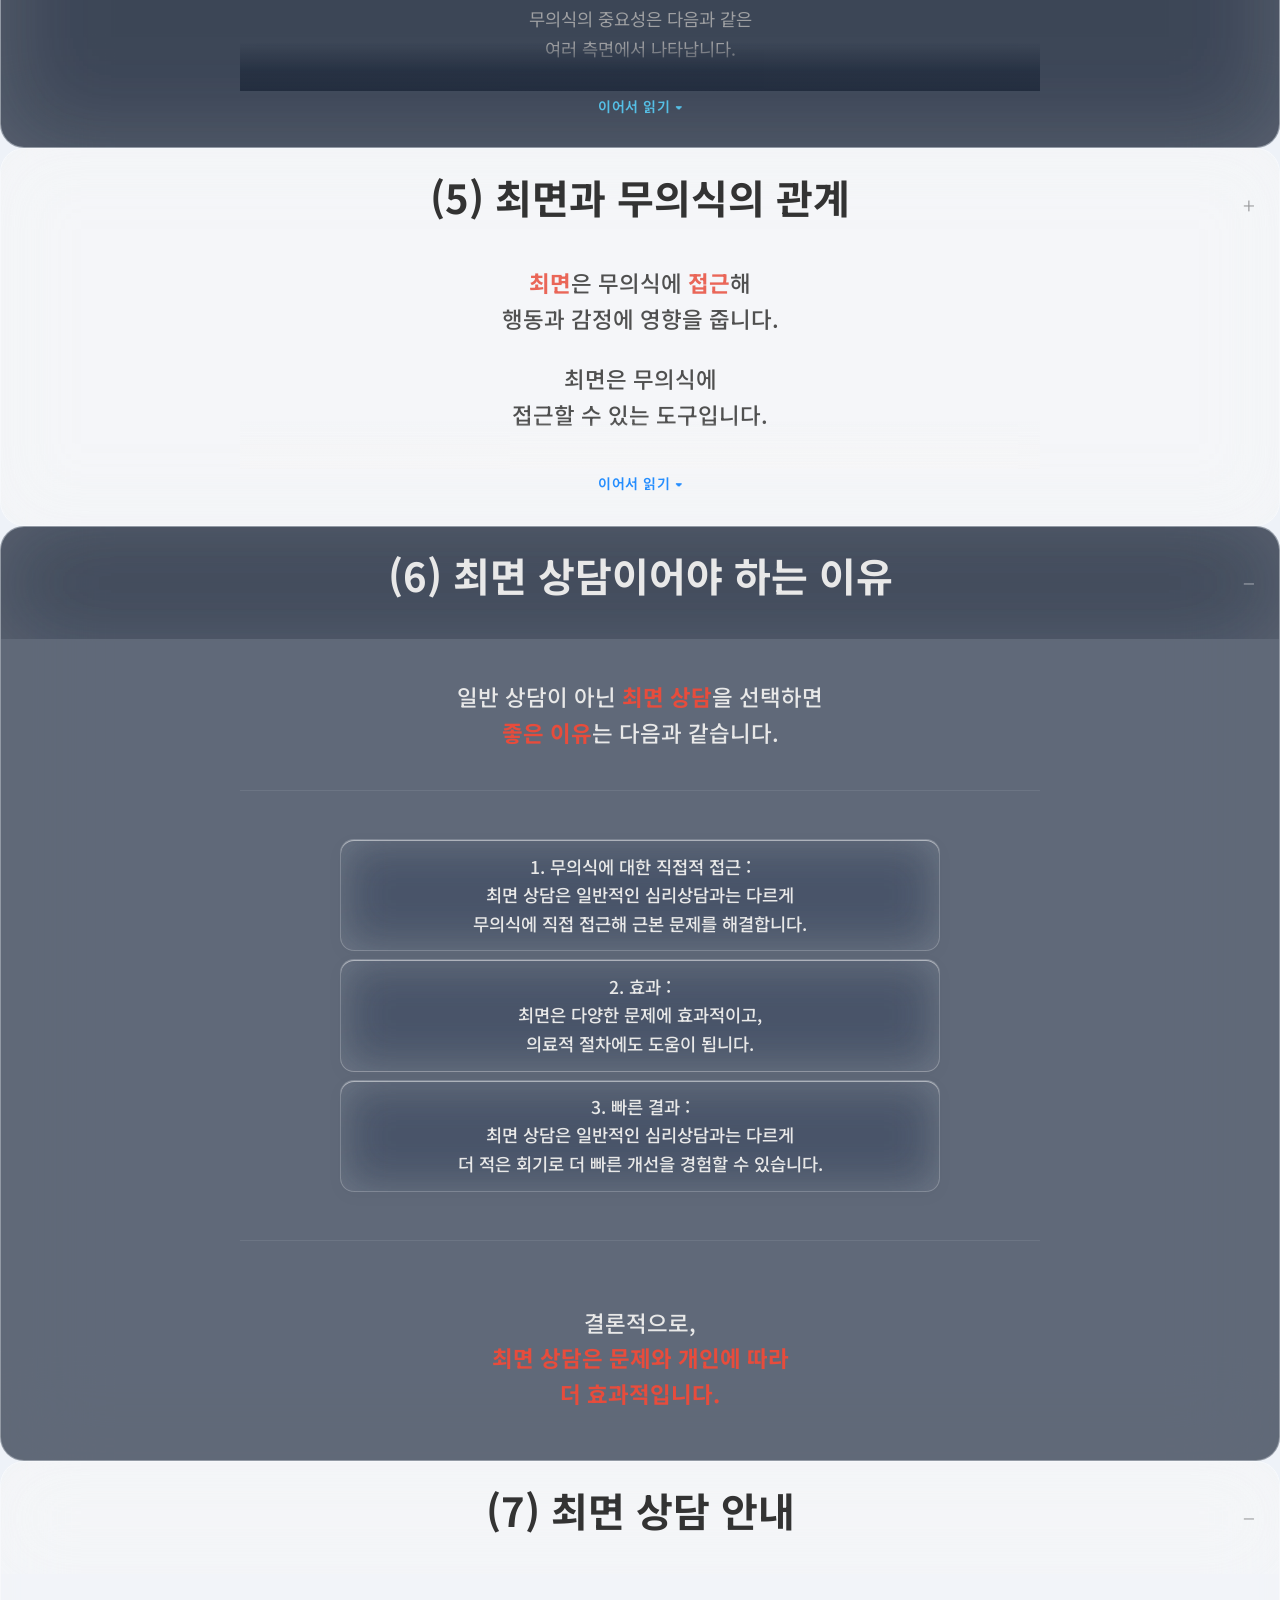
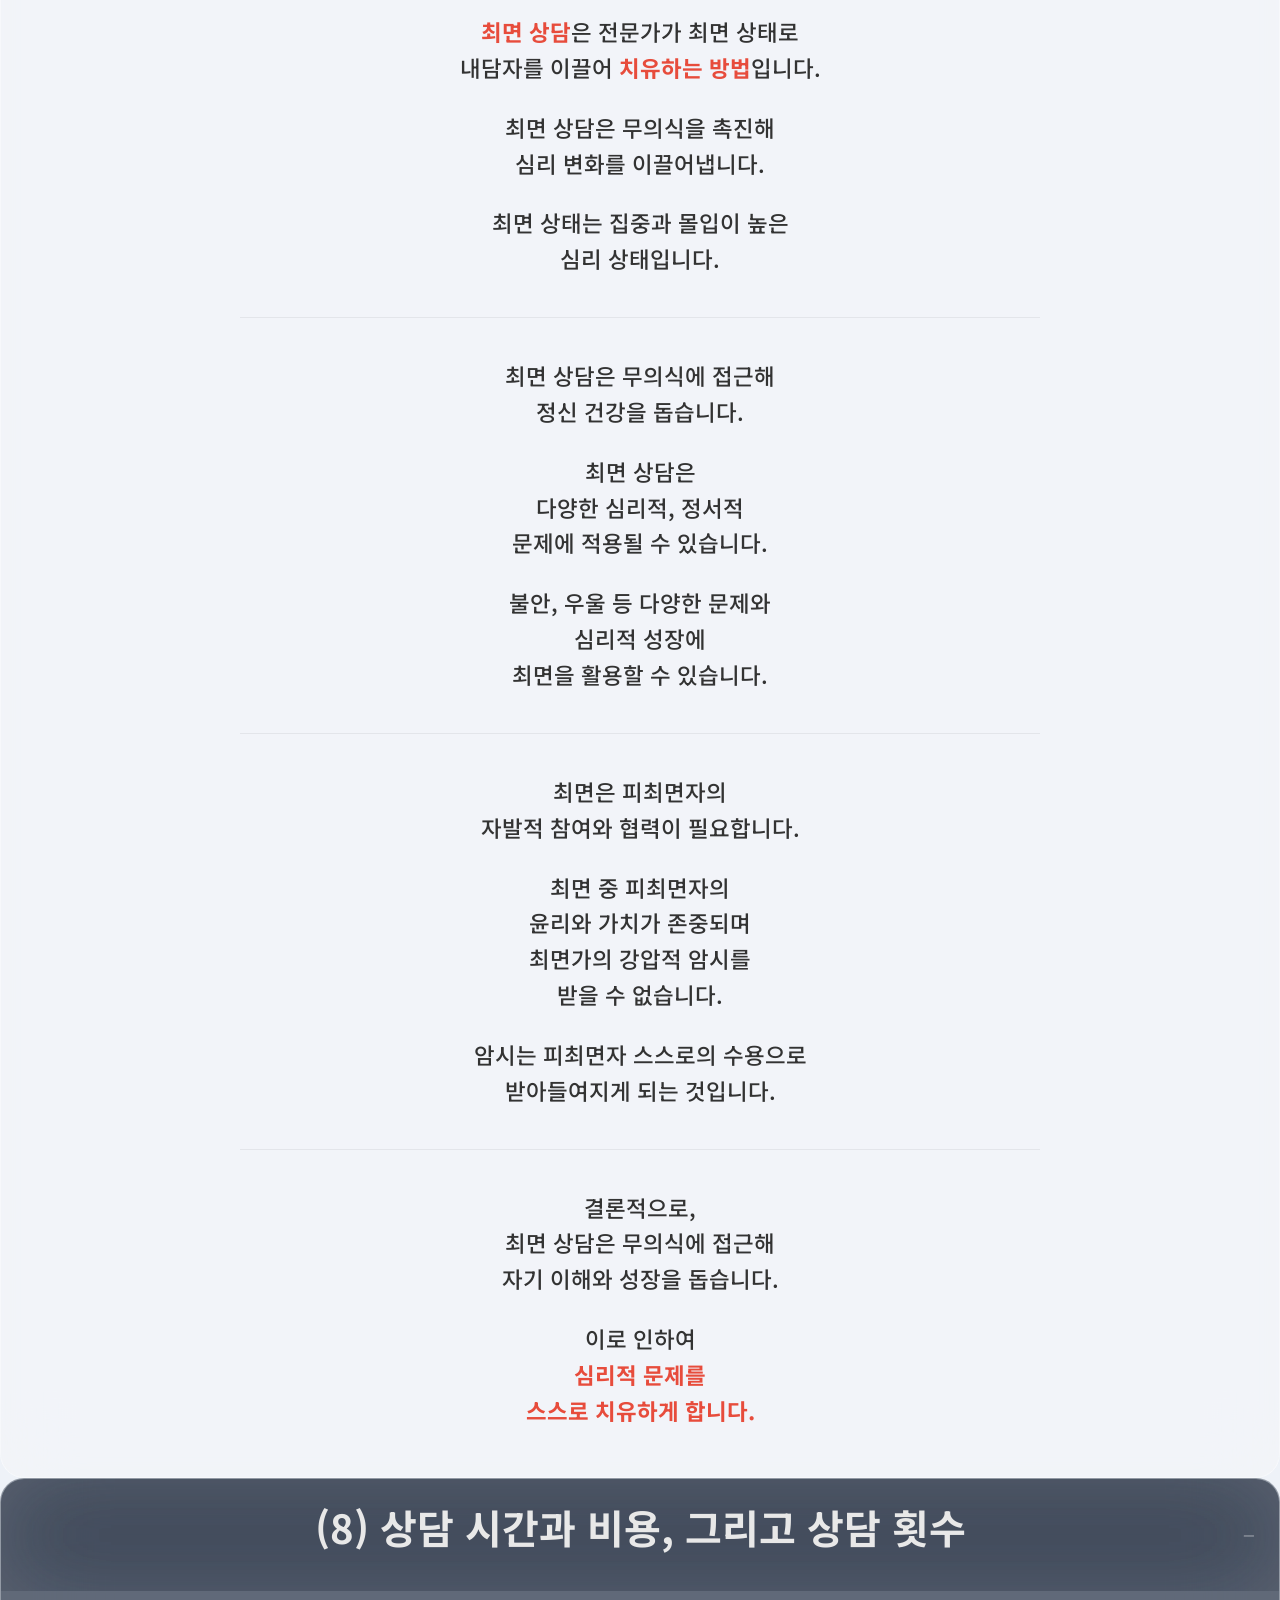
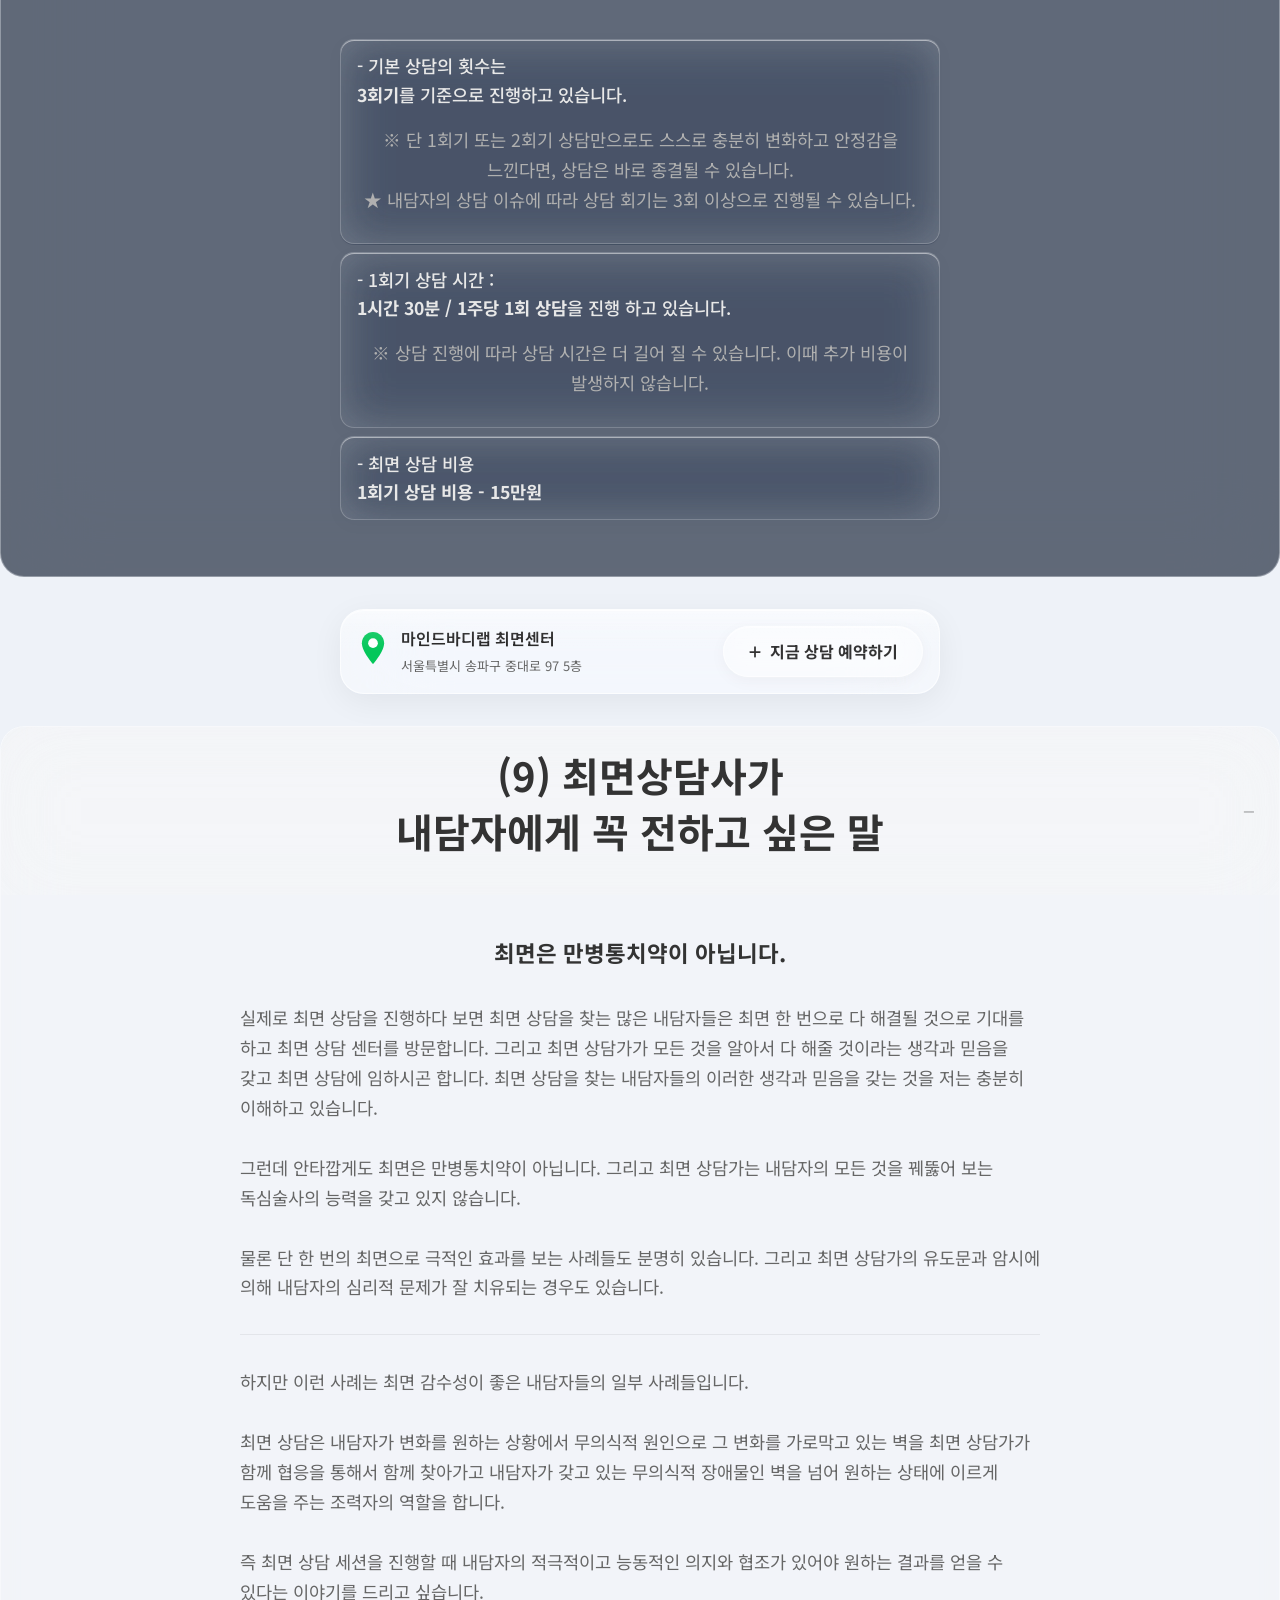
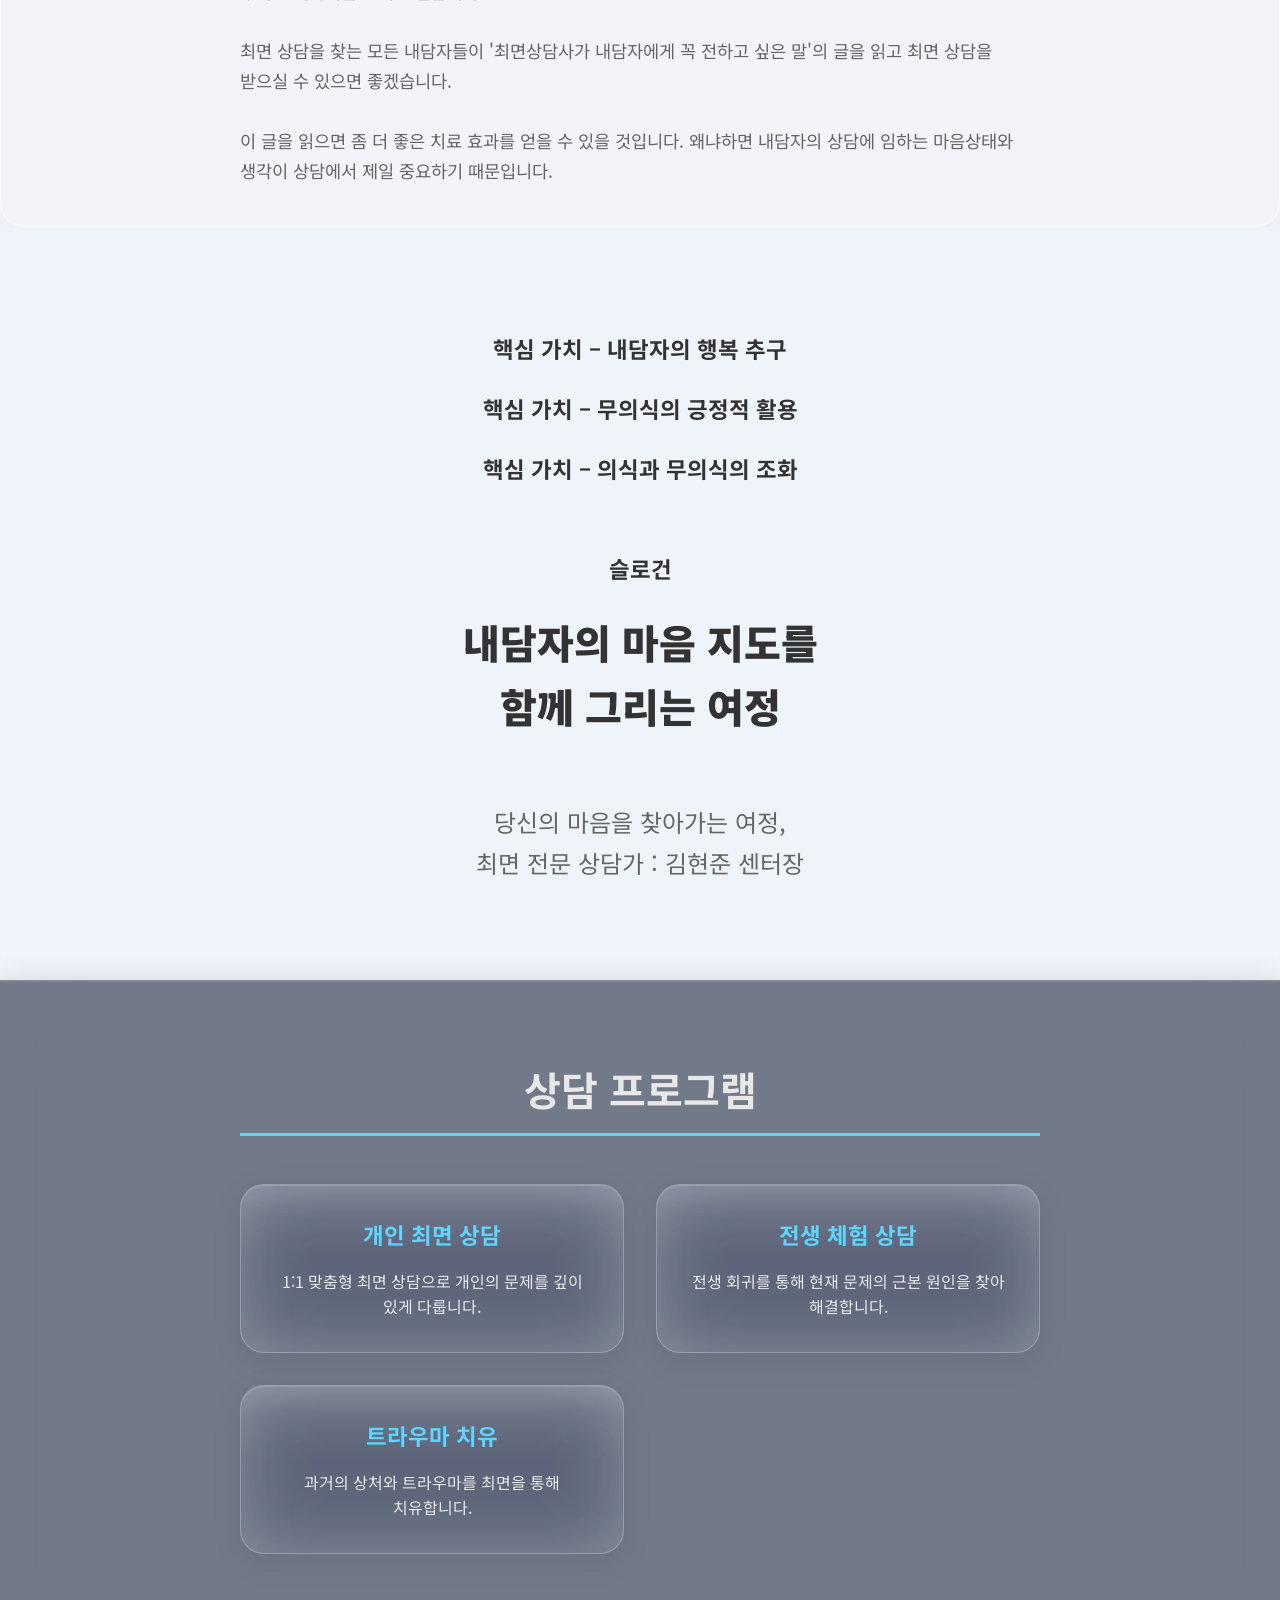
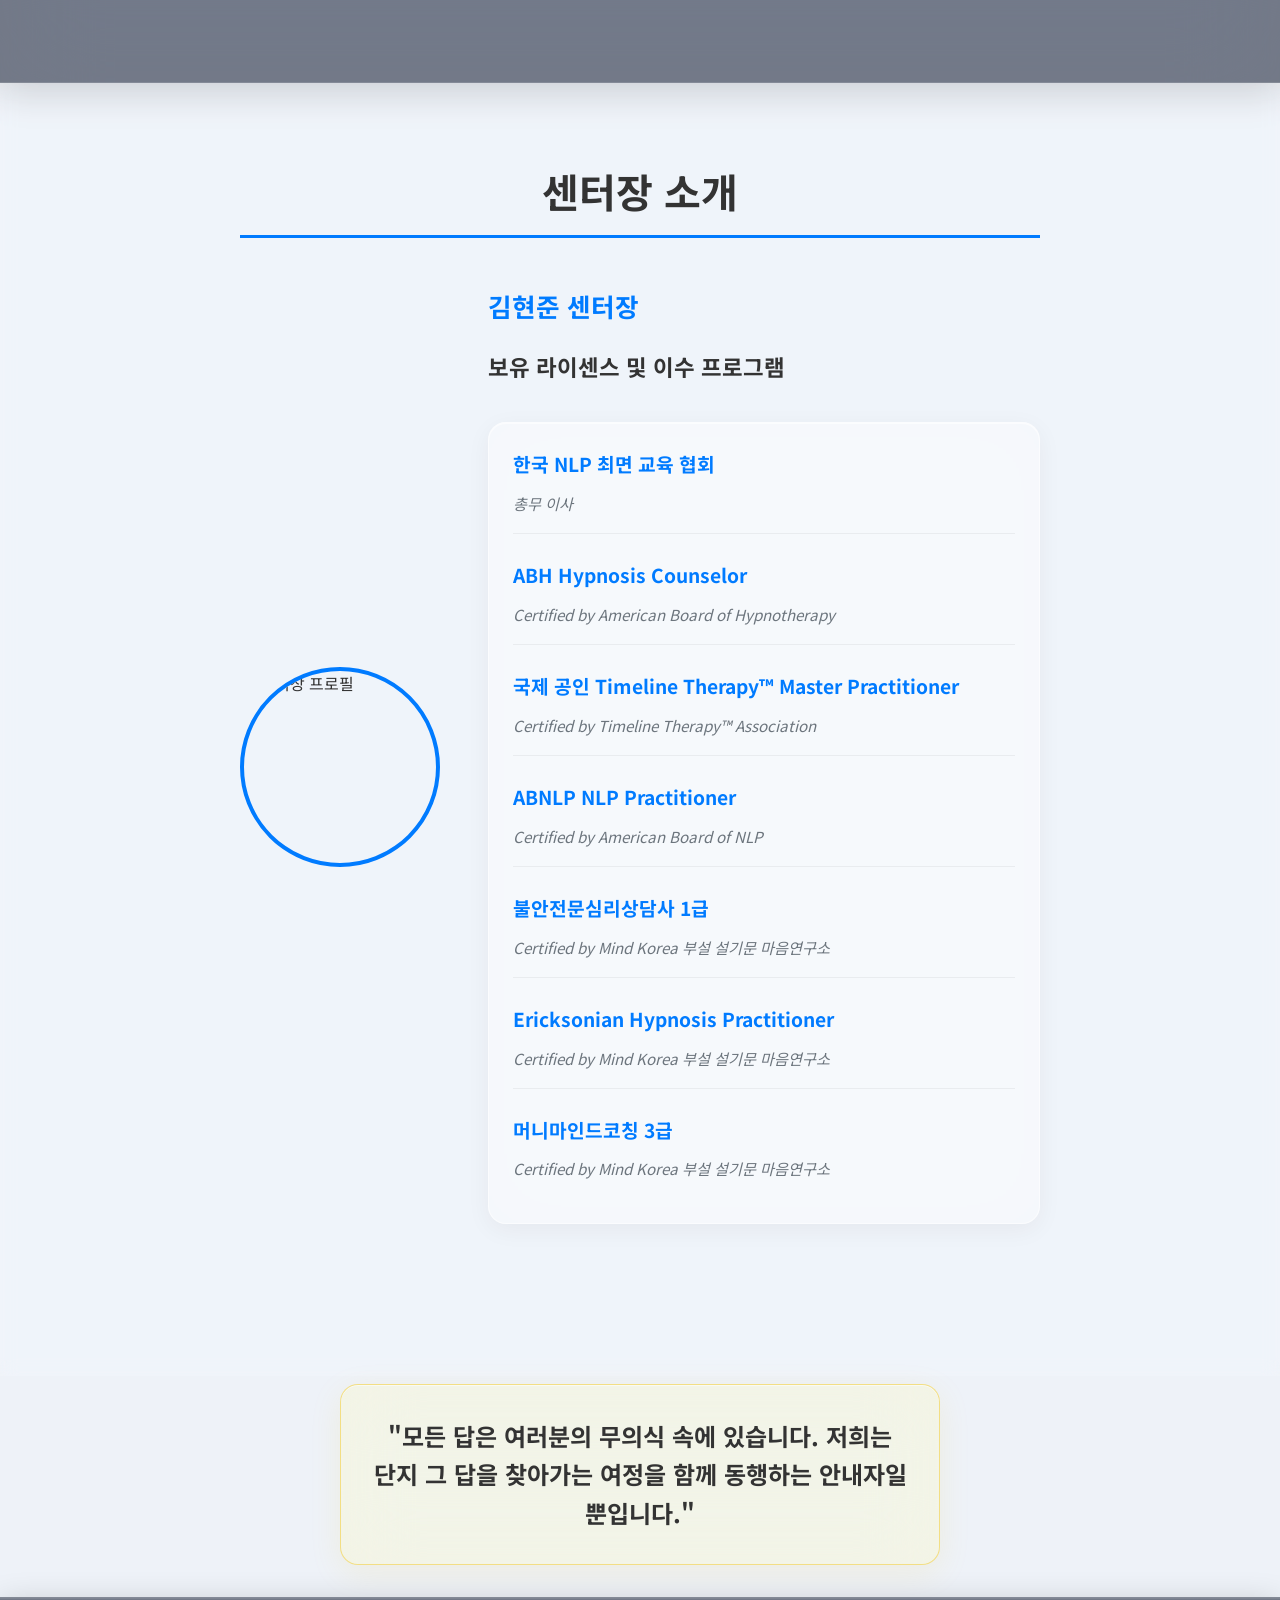
==== commit d5209005: "Add files via upload" ====
--- a/index.html
+++ b/index.html
@@ -304,6 +304,15 @@
             text-align: center;
         }
 
+        .new-hero__topic-click-hint {
+            display: block;
+            margin-top: 6px;
+            font-size: 13px;
+            color: #6b7280;
+            text-align: center;
+            letter-spacing: 0.05em;
+        }
+
         @media (max-width: 480px) {
             .new-hero__topics {
                 flex-direction: column;
@@ -981,10 +990,12 @@
                     <a class="new-hero__topic-card" href="/pastlife/">
                         <span class="new-hero__topic-title">전생체험 최면이란</span>
                         <span class="new-hero__topic-desc">무의식 속 상징과 서사를 통해 자기이해를 돕는 탐색 방식</span>
+                        <span class="new-hero__topic-click-hint">V 👆- 클릭</span>
                     </a>
                     <a class="new-hero__topic-card" href="/burnout/">
                         <span class="new-hero__topic-title">번아웃이란</span>
                         <span class="new-hero__topic-desc">반복되는 소진과 무기력, 그 뿌리를 무의식에서 탐색합니다</span>
+                        <span class="new-hero__topic-click-hint">V 👆- 클릭</span>
                     </a>
                 </div>
 
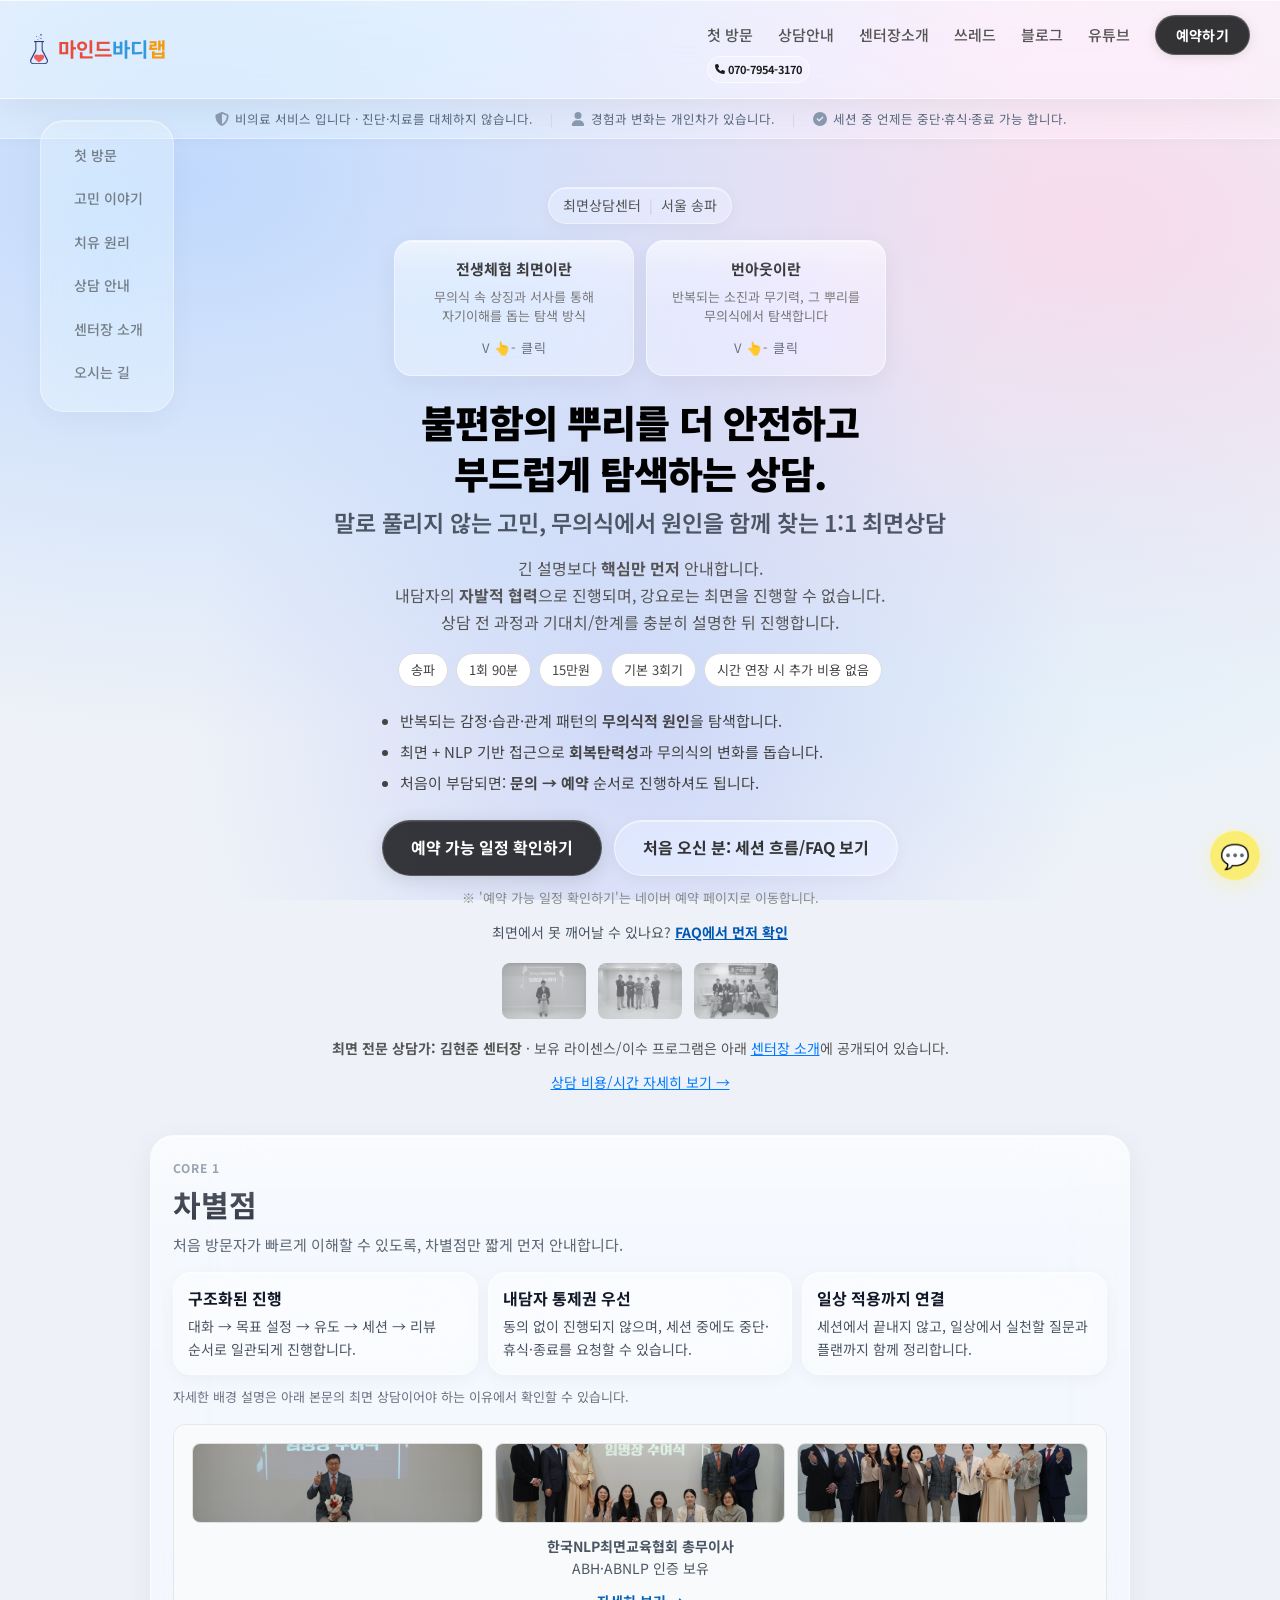
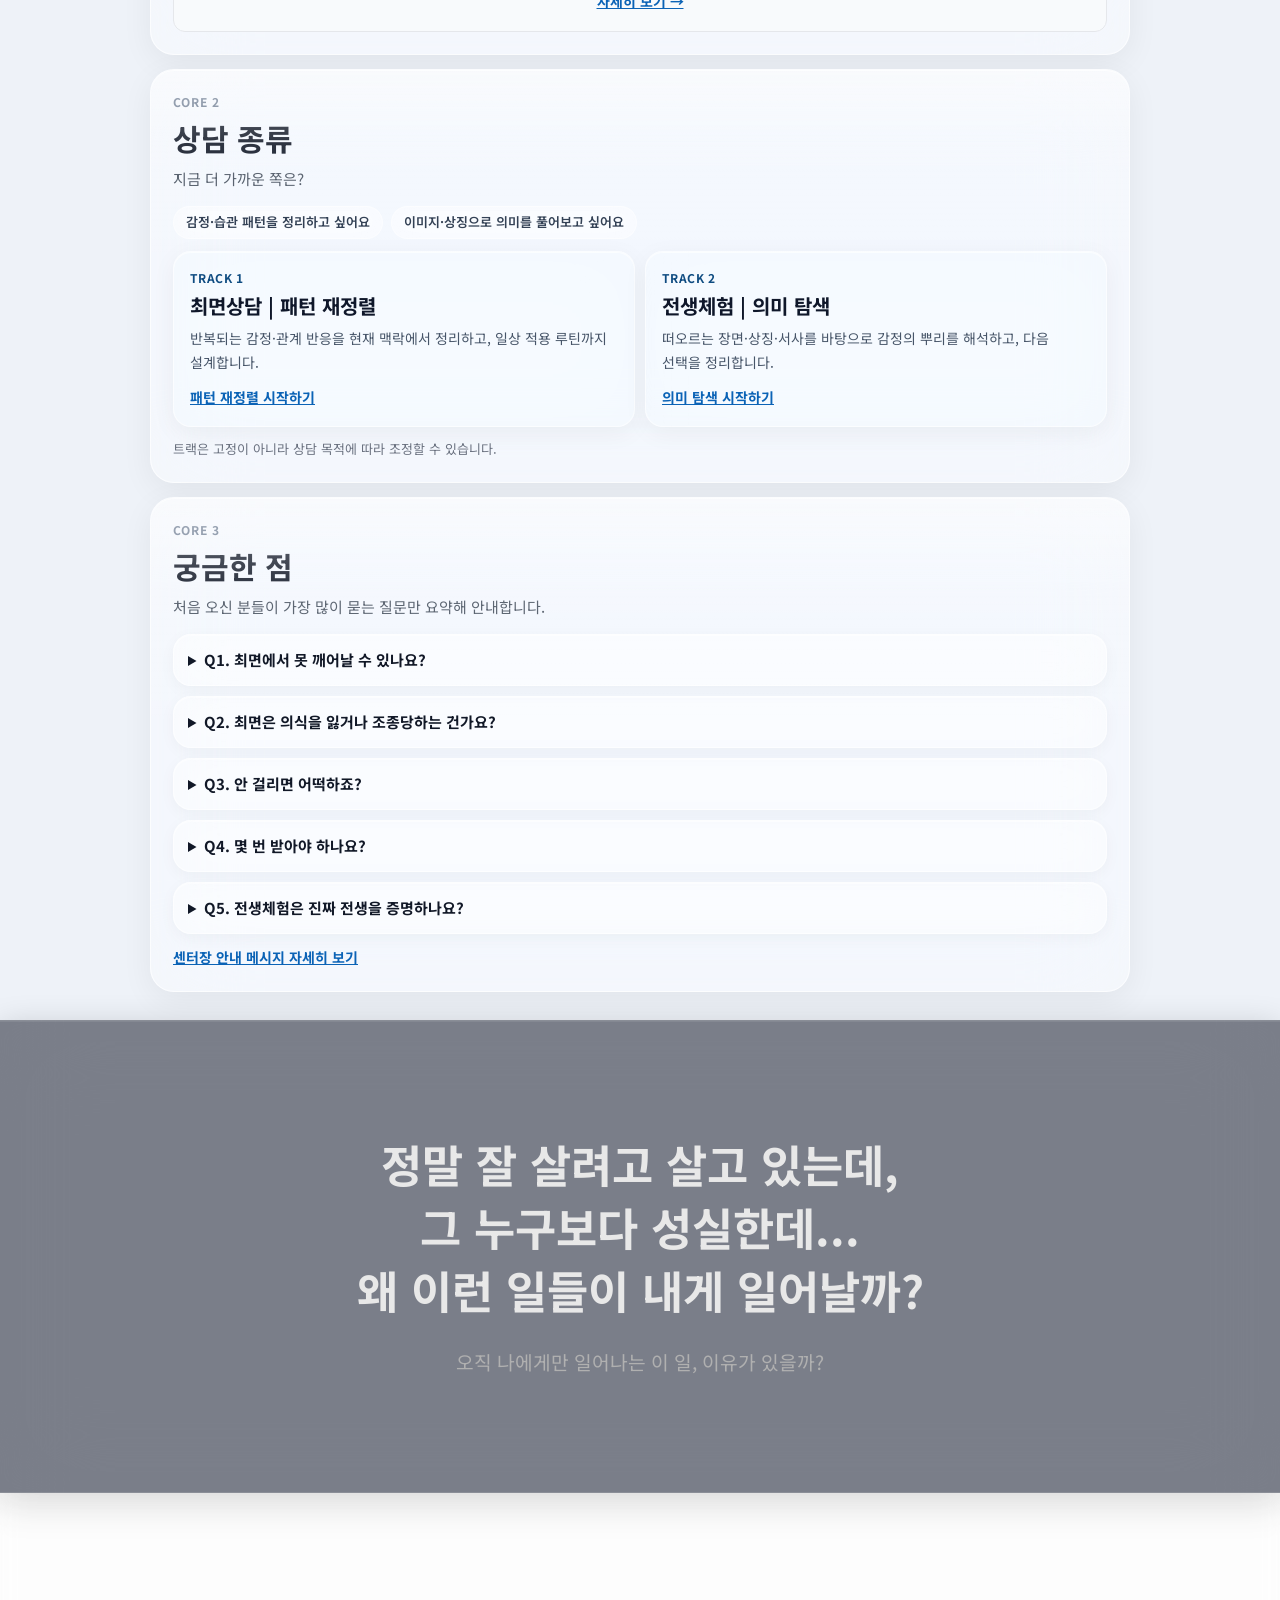
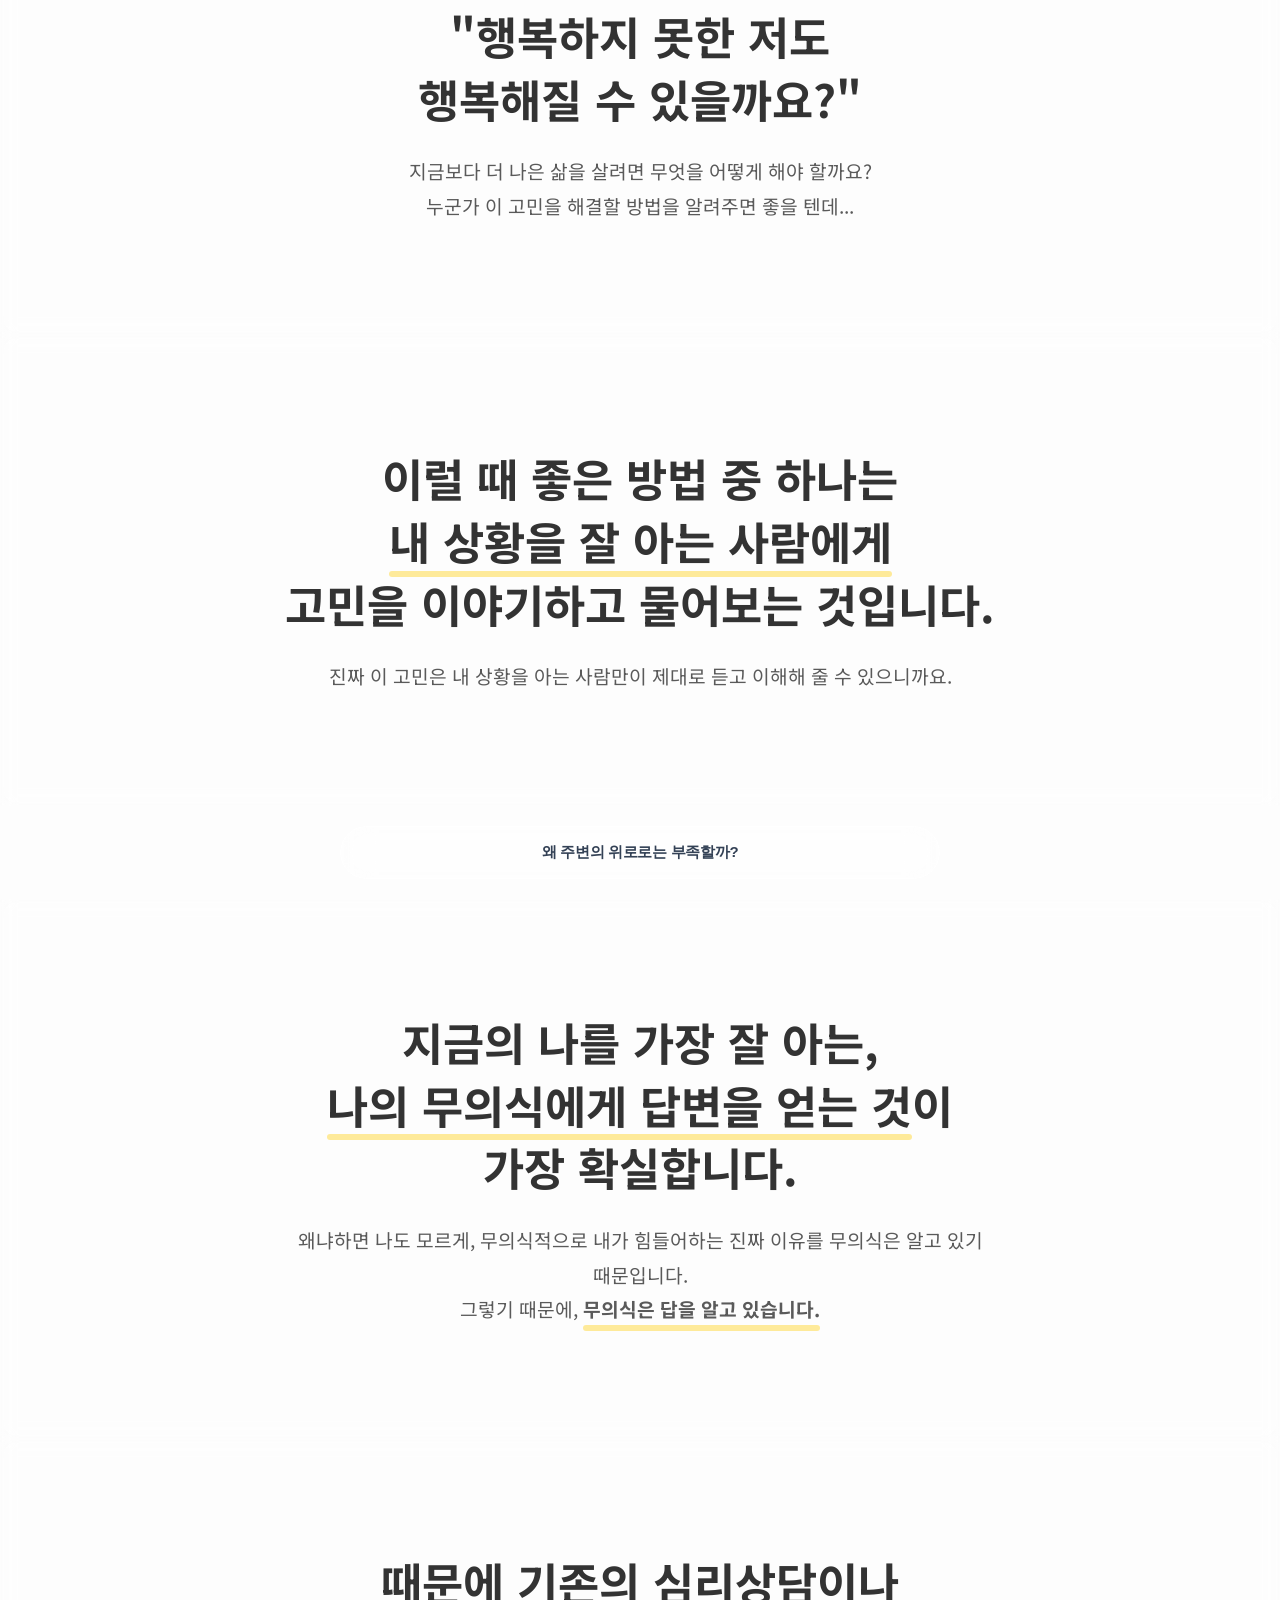
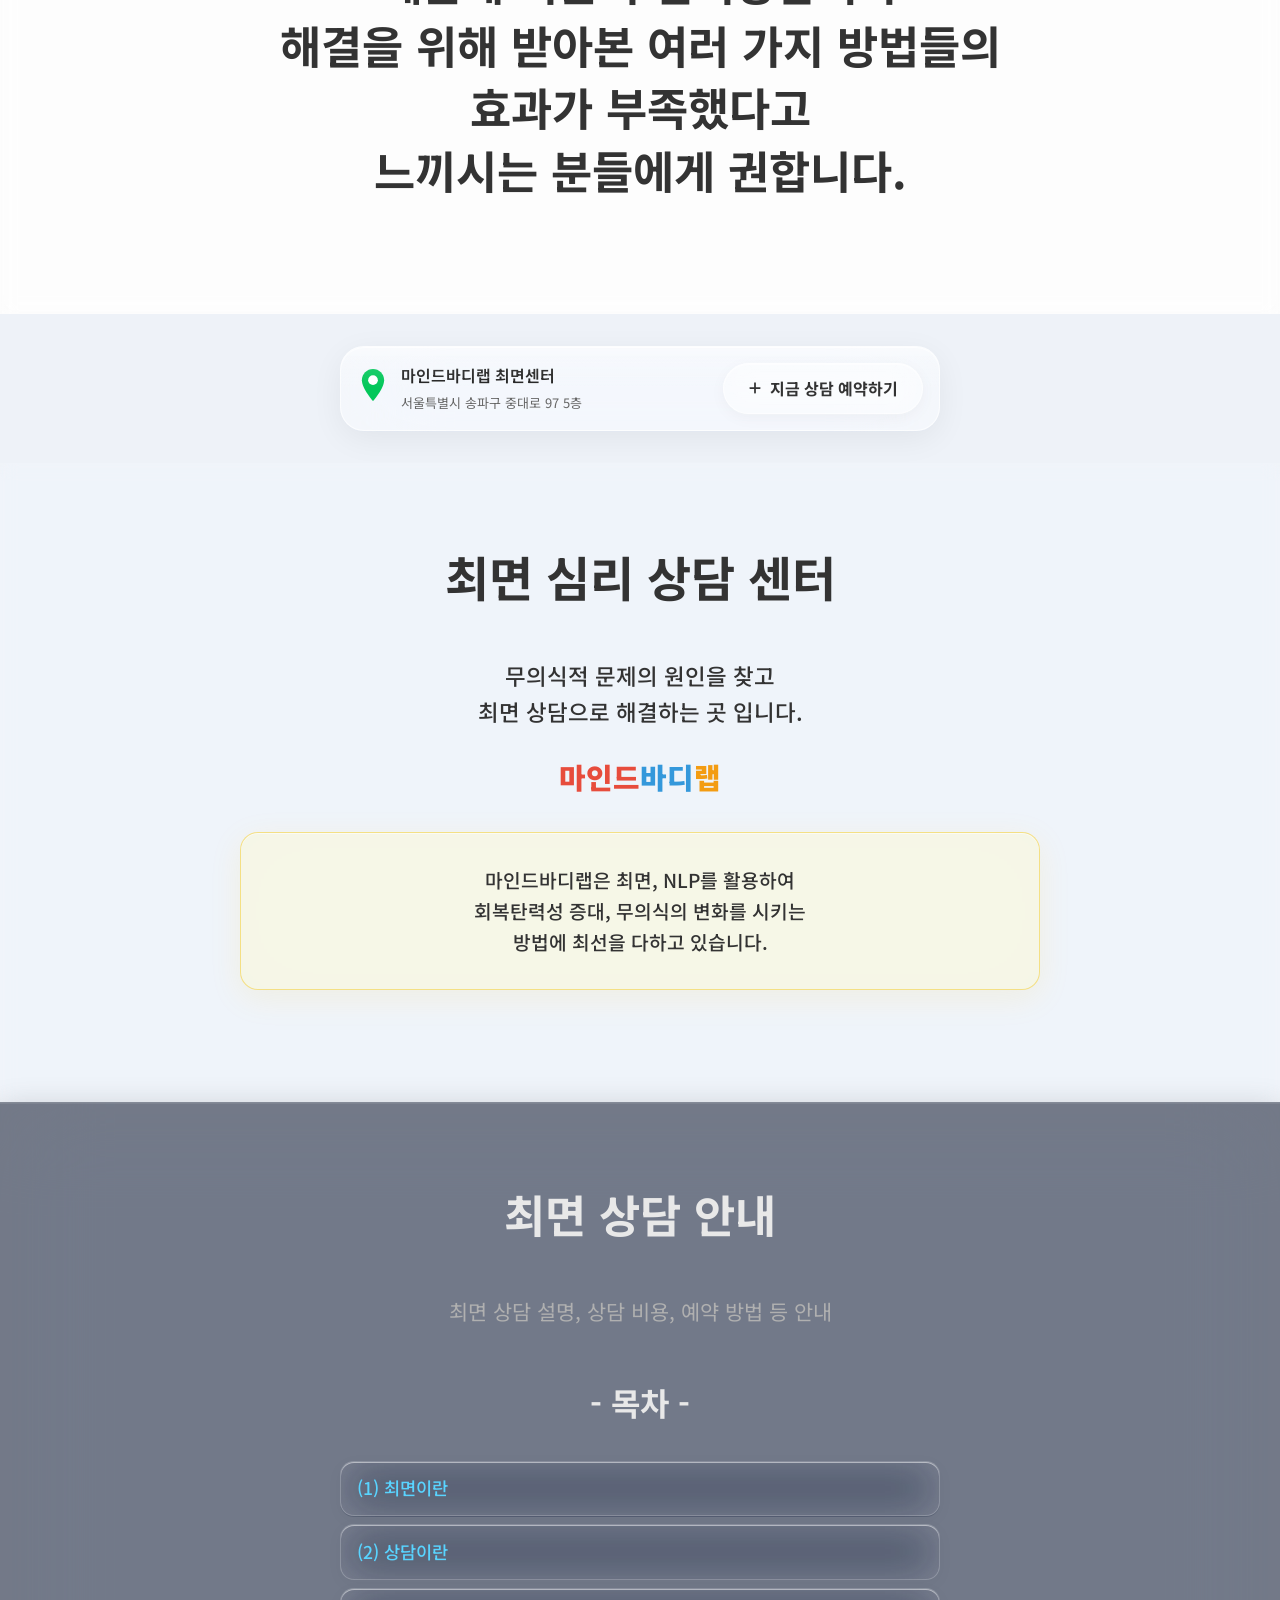
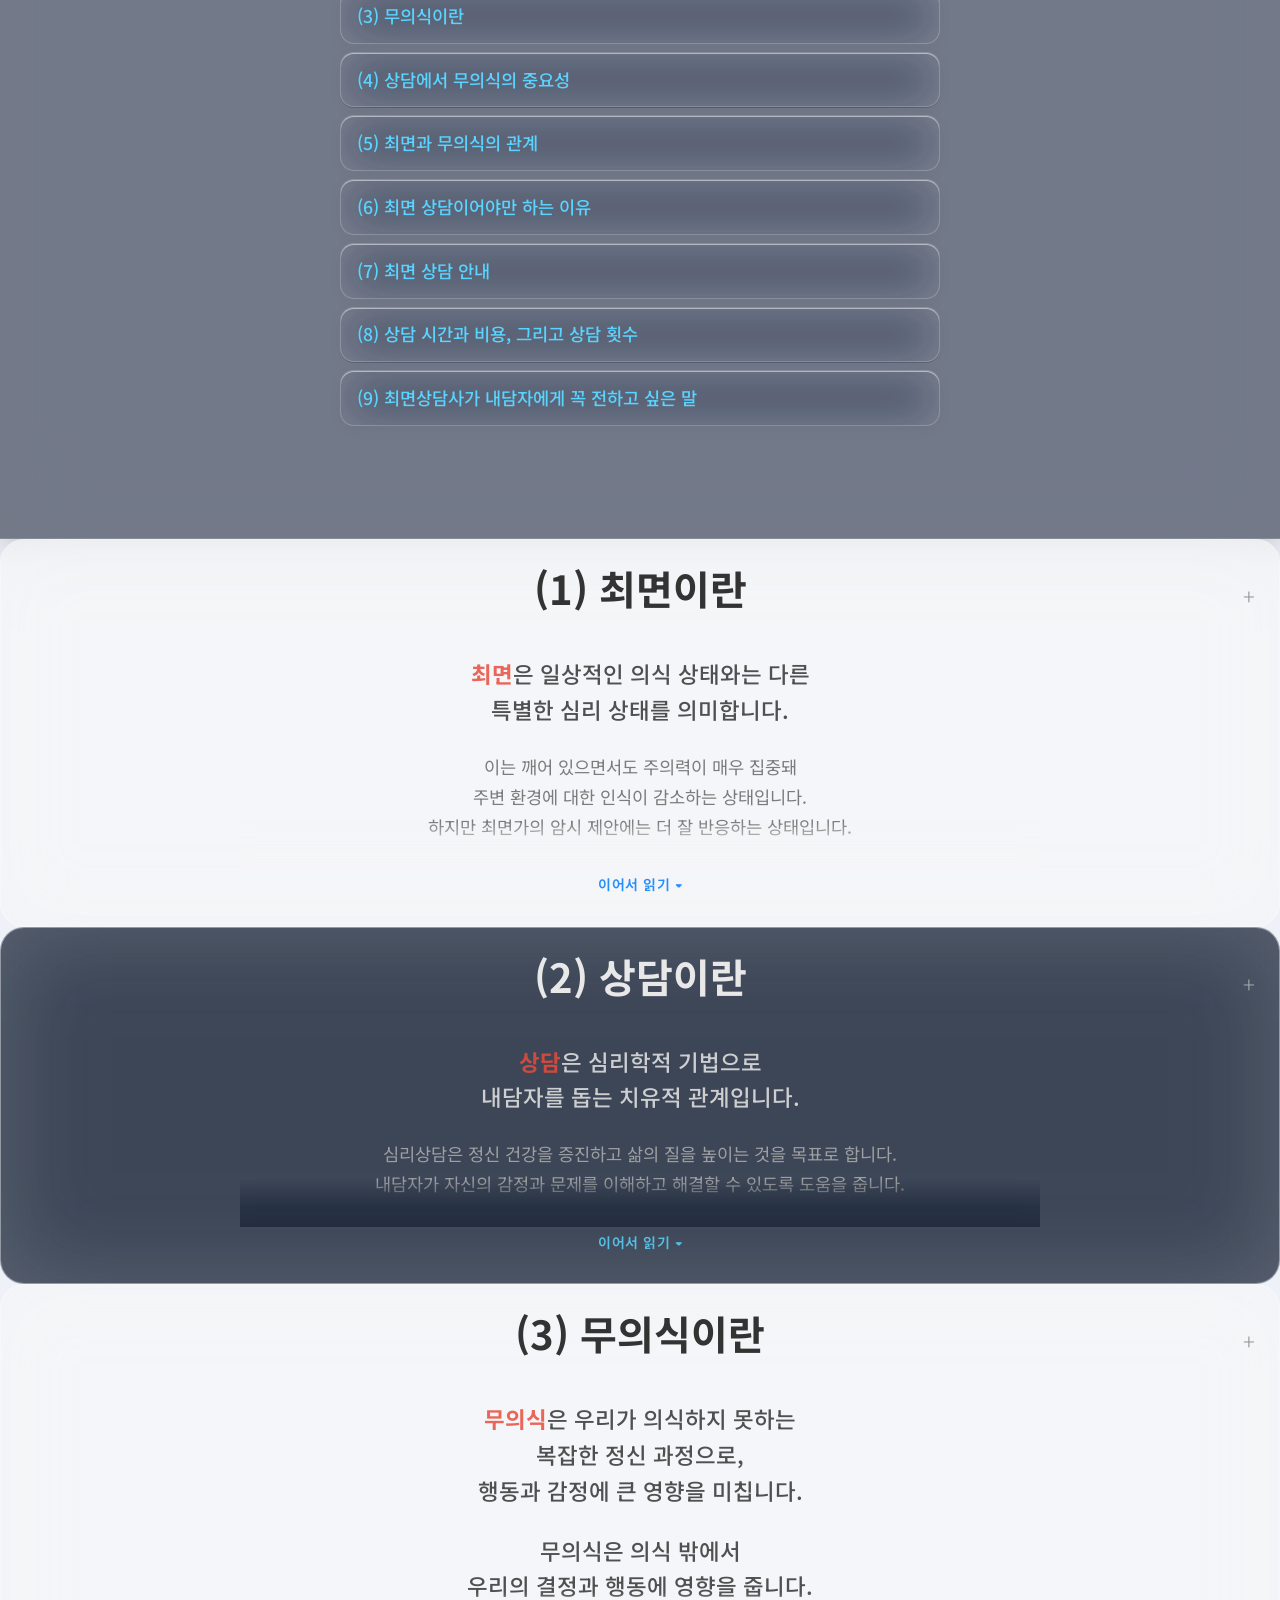
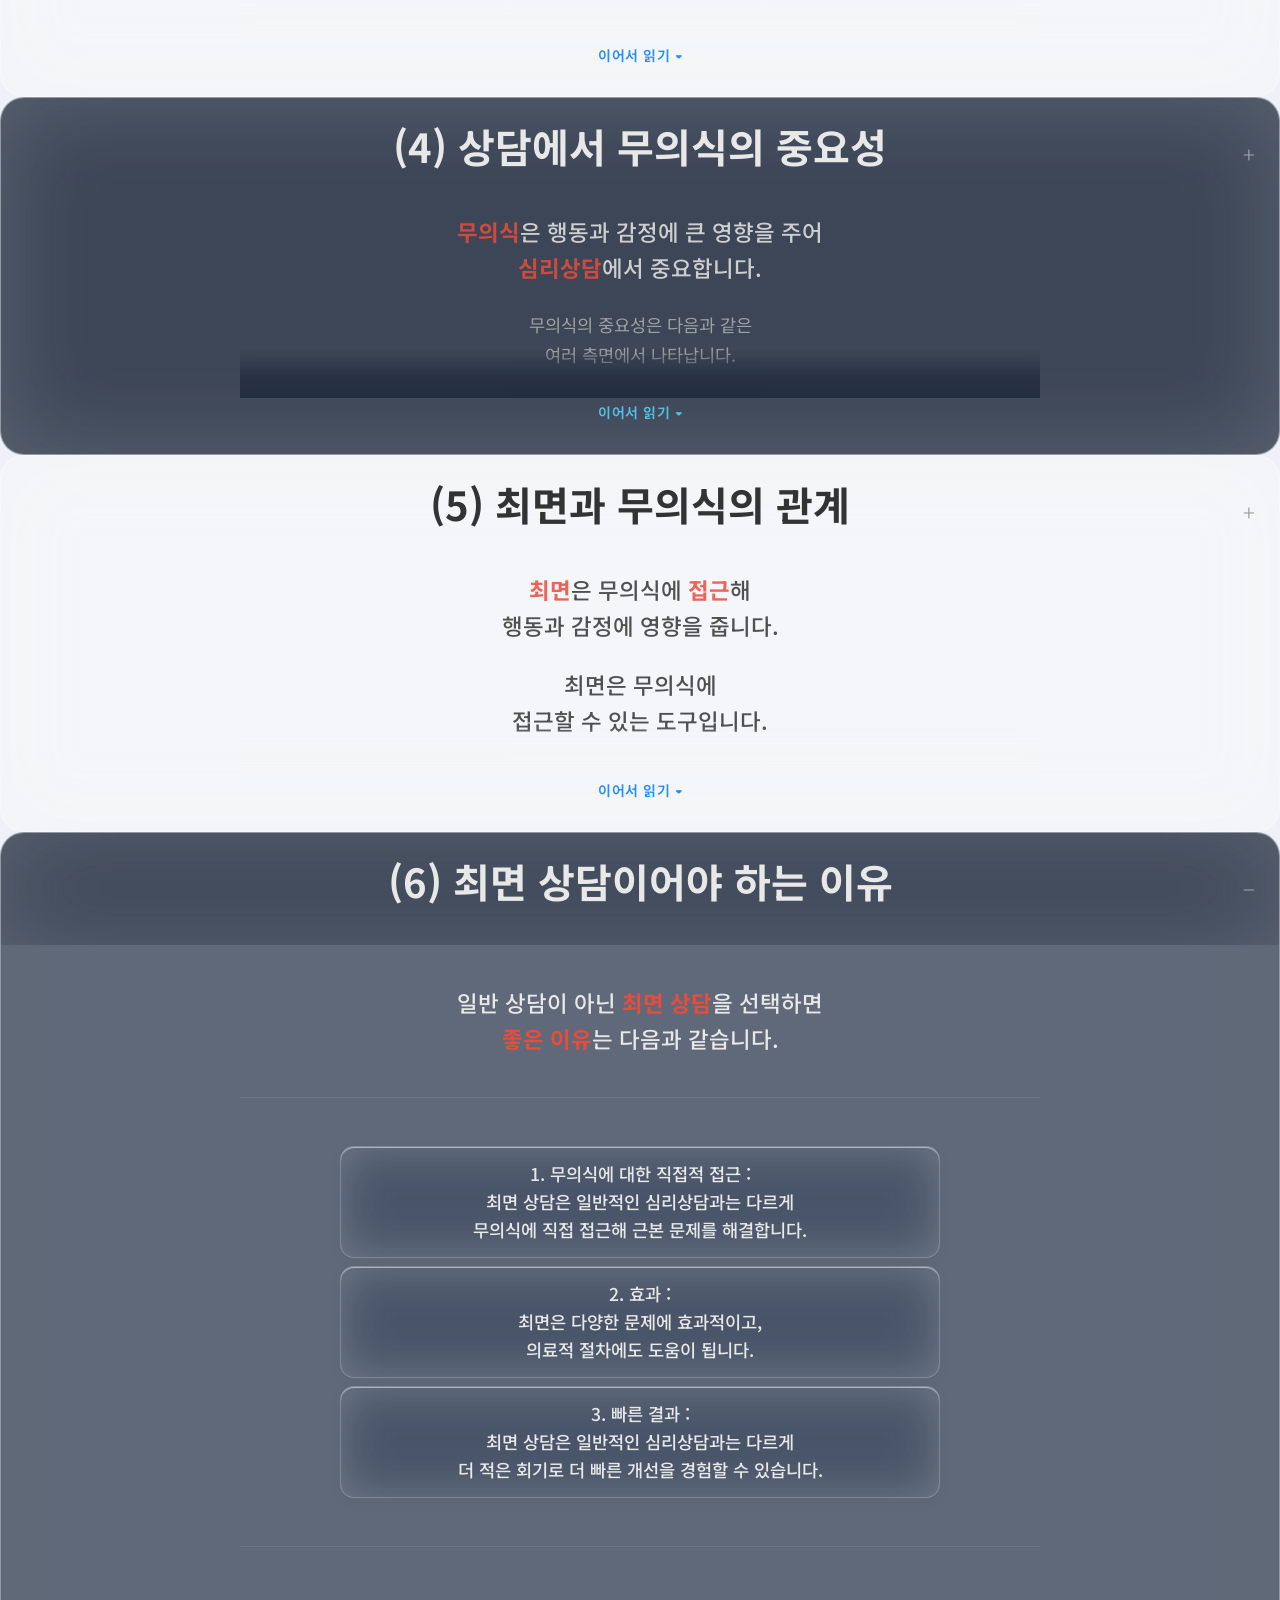
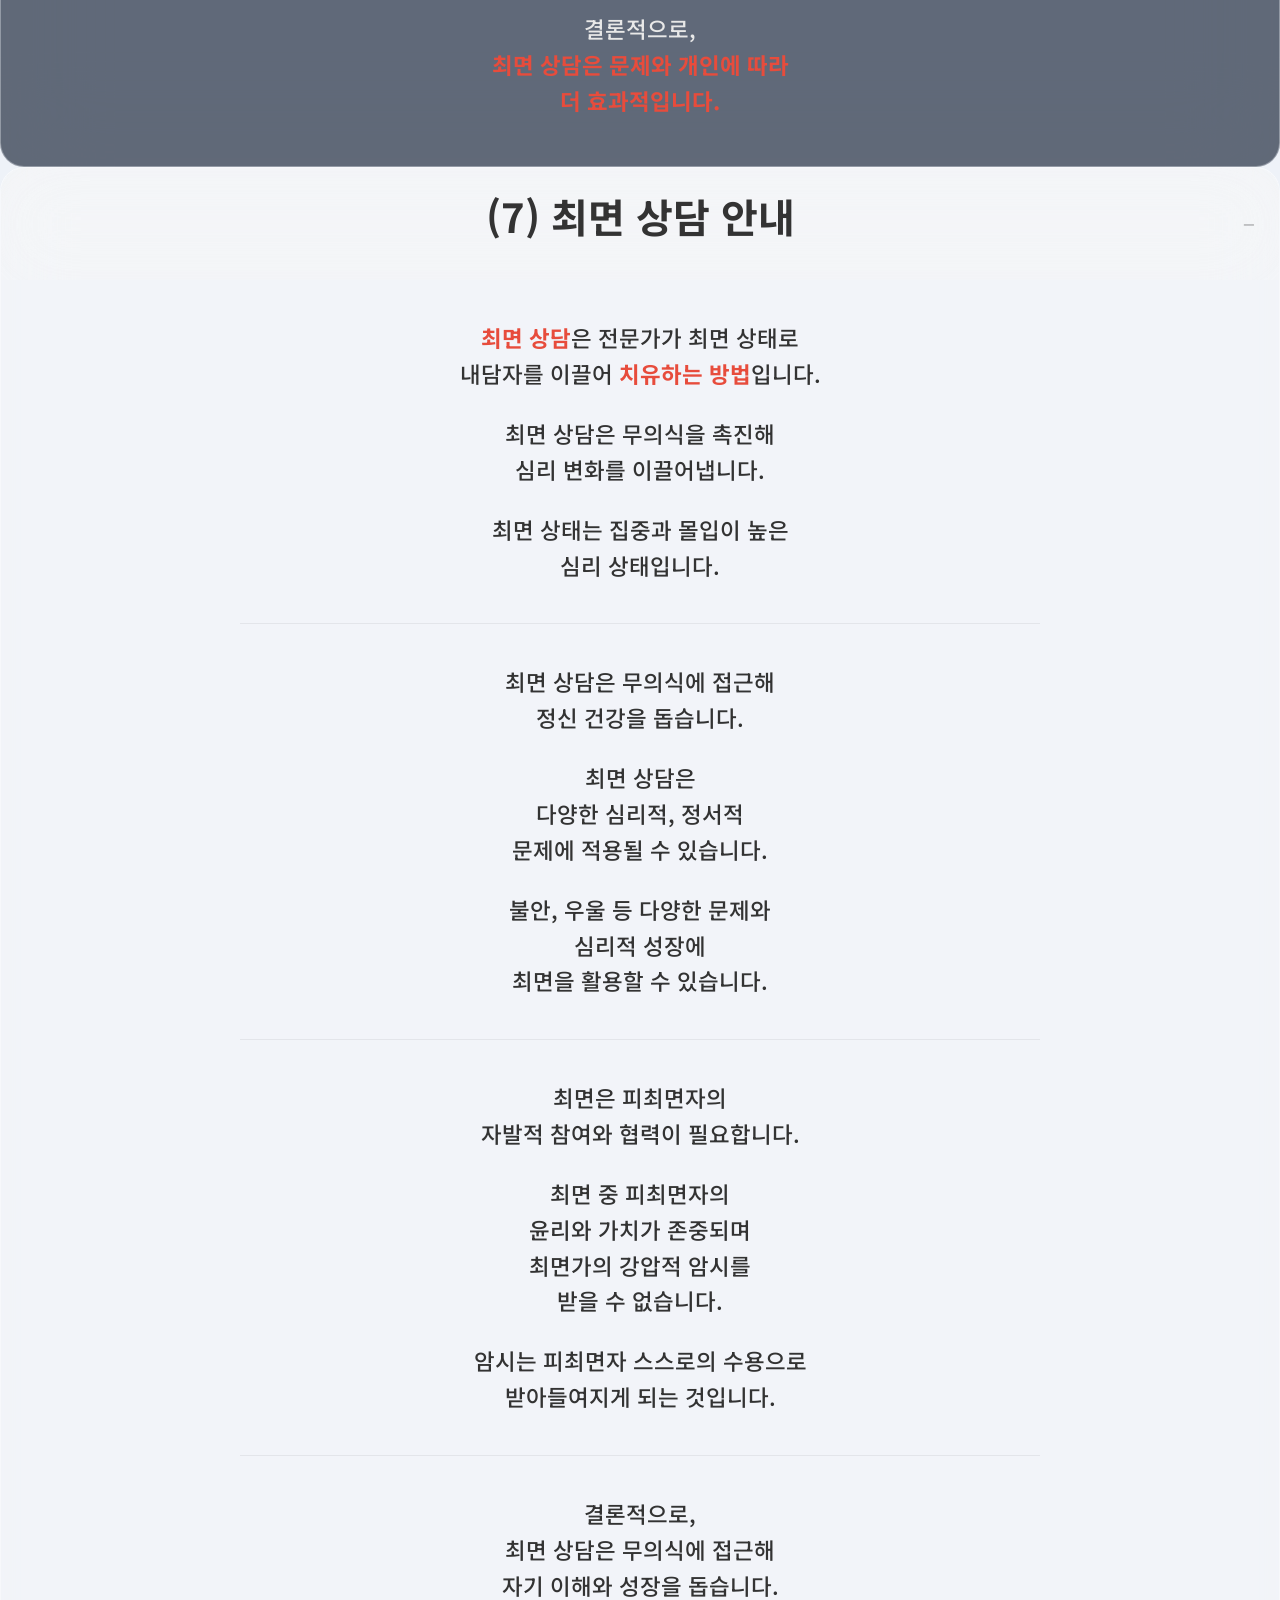
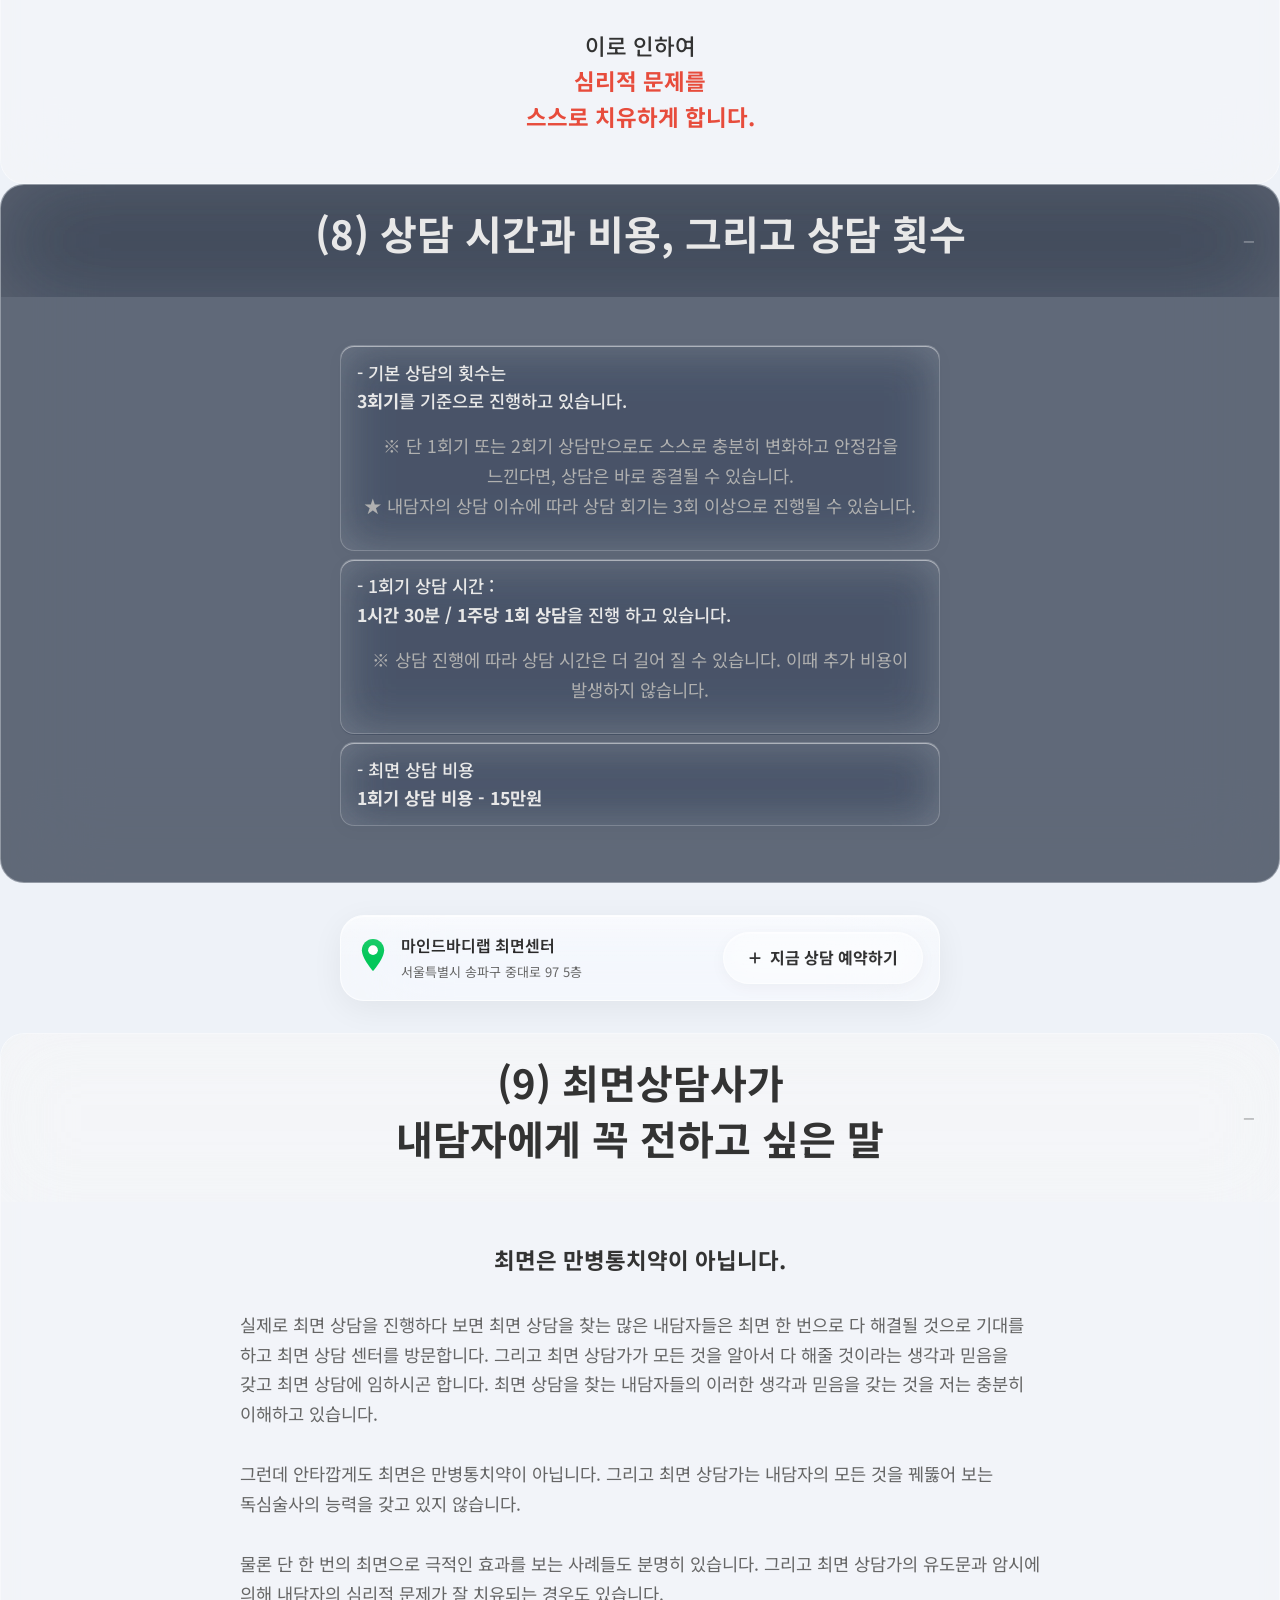
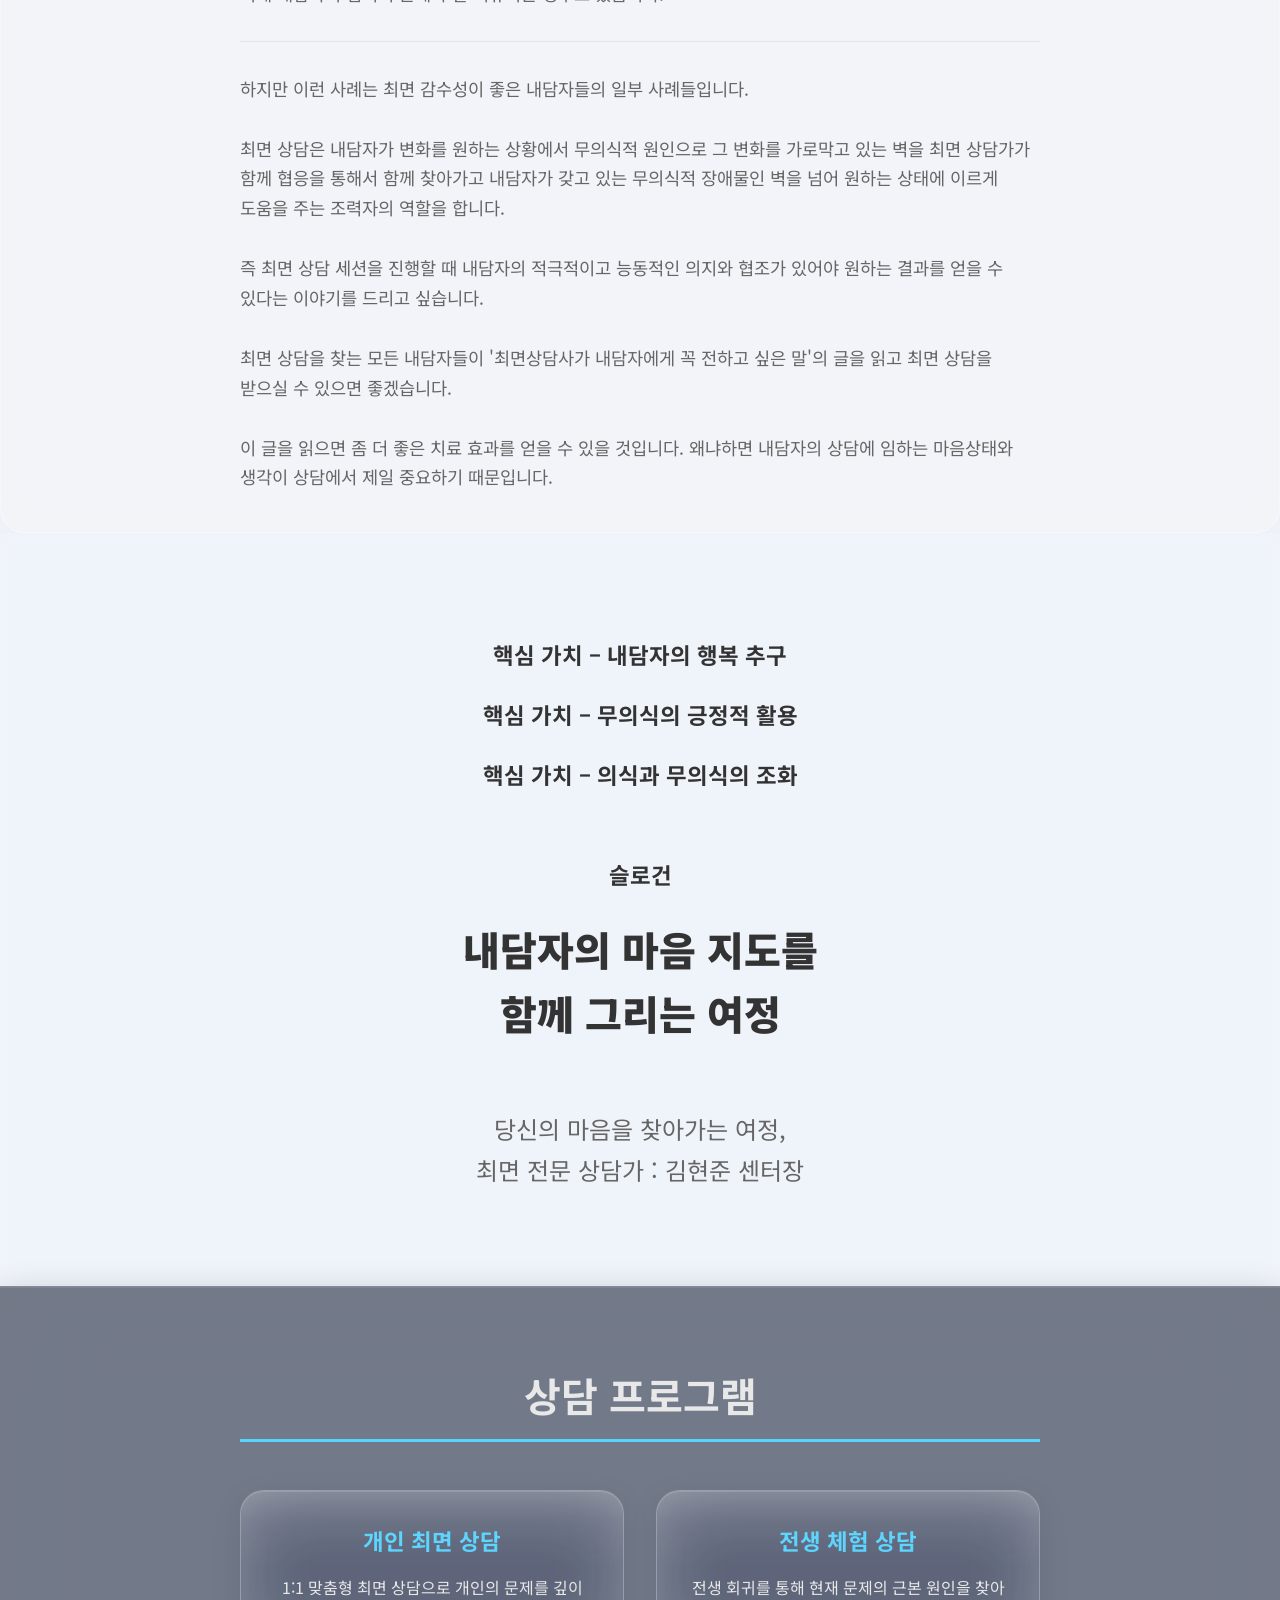
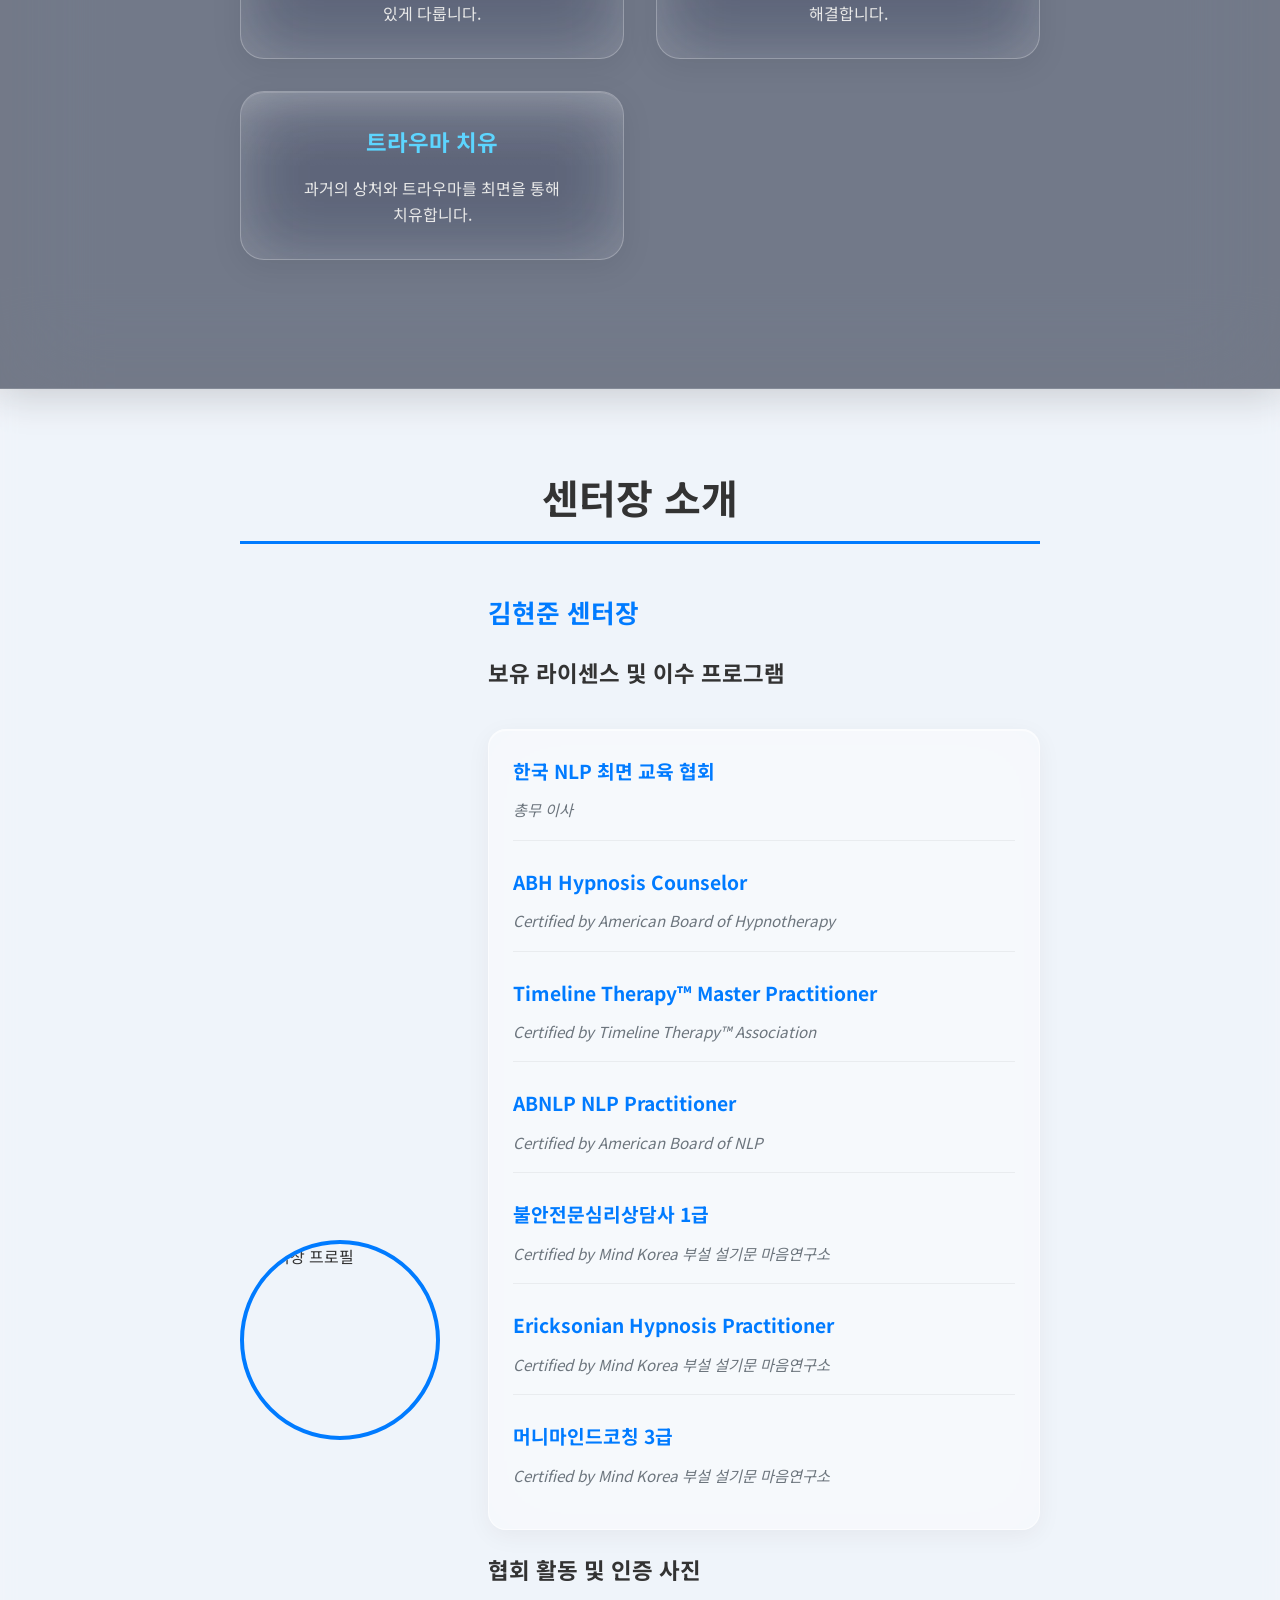
==== commit 429933f9: "Add files via upload" ====
--- a/index.html
+++ b/index.html
@@ -9,15 +9,7 @@
     'https://www.googletagmanager.com/gtm.js?id='+i+dl;f.parentNode.insertBefore(j,f);
     })(window,document,'script','dataLayer','GTM-NXVLC5NW');</script>
     <!-- End Google Tag Manager -->
-
-    <!-- Google tag (gtag.js) -->
-    <script async src="https://www.googletagmanager.com/gtag/js?id=G-MT1JPHGLQJ"></script>
-    <script>
-        window.dataLayer = window.dataLayer || [];
-        function gtag() { dataLayer.push(arguments); }
-        gtag('js', new Date());
-        gtag('config', 'G-MT1JPHGLQJ');
-    </script>
+    <!-- GA4(G-MT1JPHGLQJ)는 GTM 컨테이너에서 배포 중 — 직접 gtag.js 로드 제거하여 이중 추적 방지 -->
 
     <meta charset="UTF-8">
     <meta name="viewport" content="width=device-width, initial-scale=1.0">
@@ -25,14 +17,27 @@
     <meta name="description"
         content="마인드바디랩 최면상담센터. 전문 최면 상담을 통해 심리 문제, 트라우마, 전생 체험 등 마음의 치유를 돕습니다. 전문 최면 상담을 통해 마음의 문제를 치유하고 본연의 나를 찾아가는 여정을 함께합니다. 지금 상담을 예약하세요.">
     <meta name="keywords" content="최면상담, 심리상담, 최면치료, 마인드바디랩, 전생체험, 심리치유, 트라우마 상담, 무의식, 내면아이, 전생최면, 최면전생, 최면체험">
+    <meta name="robots" content="index, follow">
+    <meta name="theme-color" content="#1d1d1f">
     <link rel="shortcut icon" href="/images/favicon.ico">
     <link rel="apple-touch-icon" href="/images/favicon.ico">
+    <!-- Open Graph -->
     <meta property="og:title" content="마인드바디랩 최면상담센터">
     <meta property="og:description"
         content="전문 최면 상담을 통해 마음의 문제를 치유하고 본연의 나를 찾아가는 여정을 함께합니다. 전문 최면 상담을 통해 마음의 문제를 치유합니다.">
     <meta property="og:image" content="https://www.mindbodylab.kr/images/og-image.png">
+    <meta property="og:image:width" content="1200">
+    <meta property="og:image:height" content="630">
+    <meta property="og:image:alt" content="마인드바디랩 최면상담센터">
     <meta property="og:url" content="https://www.mindbodylab.kr">
     <meta property="og:type" content="website">
+    <meta property="og:locale" content="ko_KR">
+    <meta property="og:site_name" content="마인드바디랩 최면상담센터">
+    <!-- Twitter Card -->
+    <meta name="twitter:card" content="summary_large_image">
+    <meta name="twitter:title" content="마인드바디랩 최면상담센터">
+    <meta name="twitter:description" content="전문 최면 상담을 통해 마음의 문제를 치유하고 본연의 나를 찾아가는 여정을 함께합니다.">
+    <meta name="twitter:image" content="https://www.mindbodylab.kr/images/og-image.png">
     <!-- [P4-01] canonical URL — 검색엔진 중복 페이지 방지 -->
     <link rel="canonical" href="https://www.mindbodylab.kr">
 
@@ -52,7 +57,13 @@
             "addressRegion": "서울특별시",
             "addressCountry": "KR"
         },
-        "priceRange": "₩150,000/회기"
+        "priceRange": "₩150,000/회기",
+        "image": "https://www.mindbodylab.kr/images/og-image.png",
+        "sameAs": [
+            "https://tinyurl.com/8smeynp4",
+            "https://tinyurl.com/yfzvkxkr",
+            "https://tinyurl.com/58tp8rtr"
+        ]
     }
     </script>
 
@@ -460,6 +471,42 @@
             text-decoration: underline;
         }
 
+        /* [T1-01] 히어로 신뢰 이미지 바 */
+        .new-hero__trust-logos {
+            display: flex;
+            justify-content: center;
+            align-items: center;
+            gap: 12px;
+            flex-wrap: wrap;
+            margin: 0 0 10px;
+            padding: 8px 0;
+        }
+
+        .new-hero__trust-logos img {
+            height: 56px;
+            width: 84px;
+            object-fit: cover;
+            border-radius: 8px;
+            filter: grayscale(100%);
+            opacity: 0.6;
+            transition: filter 0.3s ease, opacity 0.3s ease;
+        }
+
+        .new-hero__trust-logos img:hover {
+            filter: grayscale(0%);
+            opacity: 1;
+        }
+
+        @media (max-width: 768px) {
+            .new-hero__trust-logos {
+                gap: 8px;
+            }
+            .new-hero__trust-logos img {
+                height: 44px;
+                width: 66px;
+            }
+        }
+
         /* 점프 링크 */
         .new-hero__jump {
             display: inline-block;
@@ -1047,6 +1094,13 @@
                 <p class="new-hero__micro">※ '예약 가능 일정 확인하기'는 네이버 예약 페이지로 이동합니다.</p>
                 <p class="new-hero__faq-teaser">최면에서 못 깨어날 수 있나요? <a href="#landing-faq" data-cta="hero_faq_teaser">FAQ에서 먼저 확인</a></p>
 
+                <!-- [T1-01] 1차 신뢰 — 협회 활동 이미지 바 -->
+                <div class="new-hero__trust-logos" aria-label="소속 협회 및 인증 활동">
+                    <img src="images/trust-hero-01.jpg" alt="한국NLP최면교육협회 임명장 수여식" width="120" height="80" loading="eager">
+                    <img src="images/trust-hero-02.jpg" alt="한국NLP최면교육협회 임원진" width="120" height="80" loading="eager">
+                    <img src="images/trust-hero-03.jpg" alt="전문 교육 과정 참여" width="120" height="80" loading="eager">
+                </div>
+
                 <!-- 신뢰 요소: 센터장 이름 + 자격 참조 -->
                 <p class="new-hero__trust">
                     <strong>최면 전문 상담가: 김현준 센터장</strong> · 보유 라이센스/이수 프로그램은 아래 <a href="#director">센터장 소개</a>에 공개되어 있습니다.
@@ -1080,6 +1134,20 @@
                         </div>
                     </div>
                     <p class="core-block__note">자세한 배경 설명은 아래 본문의 <a href="#principle-6" data-cta="core_diff_detail">최면 상담이어야 하는 이유</a>에서 확인할 수 있습니다.</p>
+
+                    <!-- [T1-02] 2차 신뢰 — 전문성 근거 블록 -->
+                    <div class="core-trust-block" aria-label="전문성 근거">
+                        <div class="core-trust-block__images">
+                            <img src="images/trust-core-01.jpg" alt="한국NLP최면교육협회 회장님과 임명장 수여식" width="180" height="120" loading="lazy">
+                            <img src="images/trust-core-02.jpg" alt="한국NLP최면교육협회 임명장 수여식 단체 사진" width="180" height="120" loading="lazy">
+                            <img src="images/trust-core-03.jpg" alt="한국NLP최면교육협회 협회원 단체 사진" width="180" height="120" loading="lazy">
+                        </div>
+                        <p class="core-trust-block__text">
+                            <strong>한국NLP최면교육협회 총무이사</strong><br>
+                            ABH·ABNLP 인증 보유
+                        </p>
+                        <a class="core-trust-block__link" href="#director" data-cta="core_trust_director">자세히 보기 →</a>
+                    </div>
                 </article>
 
                 <article class="core-block" id="service-tracks" aria-labelledby="service-tracks-title">
@@ -1645,7 +1713,7 @@
                                 <span class="license-issuer">Certified by American Board of Hypnotherapy</span>
                             </div>
                             <div class="license-item">
-                                <span class="license-title">국제 공인 Timeline Therapy™ Master Practitioner</span>
+                                <span class="license-title">Timeline Therapy™ Master Practitioner</span>
                                 <span class="license-issuer">Certified by Timeline Therapy™ Association</span>
                             </div>
                             <div class="license-item">
@@ -1664,6 +1732,24 @@
                                 <span class="license-title">머니마인드코칭 3급</span>
                                 <span class="license-issuer">Certified by Mind Korea 부설 설기문 마음연구소</span>
                             </div>
+                        </div>
+
+                        <!-- [T1-03] 3차 신뢰 — 협회 사진 갤러리 -->
+                        <p class="sub-heading credentials-heading">협회 활동 및 인증 사진</p>
+                        <div class="director-gallery" aria-label="협회 활동 및 인증 사진">
+                            <img src="images/trust-gallery-01.jpg" alt="한국NLP최면교육협회 임명장 수여식 전체 단체 사진" loading="lazy">
+                            <img src="images/trust-gallery-02.jpg" alt="한국NLP최면교육협회 협회원 단체 사진" loading="lazy">
+                            <img src="images/trust-gallery-03.jpg" alt="한국NLP최면교육협회 임원진 단체 사진" loading="lazy">
+                        </div>
+
+                        <!-- [T1-04] 센터장 소개 하단 CTA -->
+                        <div class="director-cta" aria-label="상담 예약">
+                            <a class="new-hero__btn new-hero__btn--primary"
+                               href="https://tinyurl.com/2fjvhfdz"
+                               target="_blank" rel="noopener"
+                               data-cta="director_reserve">
+                                예약 가능 일정 확인하기
+                            </a>
                         </div>
                     </div>
                 </div>
--- a/css/styles.css
+++ b/css/styles.css
@@ -1407,4 +1407,95 @@
     }
 }
 
+/* ============================================
+   [T1-02] 2차 신뢰 — 전문성 근거 블록
+   ============================================ */
+.core-trust-block {
+    margin-top: 16px;
+    padding: 18px;
+    border: 1px solid #e5e7eb;
+    border-radius: 12px;
+    background: #f8fafc;
+    text-align: center;
+}
+
+.core-trust-block__images {
+    display: flex;
+    justify-content: center;
+    align-items: center;
+    gap: 12px;
+    flex-wrap: wrap;
+    margin-bottom: 12px;
+}
+
+.core-trust-block__images img {
+    flex: 1 1 0;
+    min-width: 0;
+    height: 80px;
+    object-fit: cover;
+    border-radius: 8px;
+    border: 1px solid #e0e0e0;
+}
+
+.core-trust-block__text {
+    font-size: 14px;
+    line-height: 1.6;
+    color: #4b5563;
+    margin: 0 0 8px;
+}
+
+.core-trust-block__link {
+    display: inline-block;
+    color: #0b63b6;
+    text-decoration: underline;
+    font-weight: 700;
+    font-size: 14px;
+}
+
+@media (max-width: 768px) {
+    .core-trust-block__images {
+        gap: 8px;
+    }
+    .core-trust-block__images img {
+        height: 60px;
+    }
+    .core-trust-block__text {
+        font-size: 13px;
+    }
+    .core-trust-block__link {
+        font-size: 13px;
+    }
+}
+
+/* ============================================
+   [T1-03] 3차 신뢰 — 센터장 협회 사진 갤러리
+   ============================================ */
+.director-gallery {
+    display: grid;
+    grid-template-columns: repeat(2, 1fr);
+    gap: 12px;
+    margin: 1.5rem 0;
+}
+
+.director-gallery img {
+    width: 100%;
+    height: auto;
+    border-radius: 8px;
+    border: 1px solid #e0e0e0;
+    object-fit: cover;
+}
+
+/* [T1-04] 센터장 소개 하단 CTA */
+.director-cta {
+    text-align: center;
+    margin: 2rem 0 0;
+}
+
+@media (max-width: 768px) {
+    .director-gallery {
+        grid-template-columns: 1fr;
+        gap: 10px;
+    }
+}
+
 /* GlobalMIG 배너 숨김 -> css/liquid-glass.css 로 이동 */
--- a/css/styles.css
+++ b/css/styles.css
@@ -1407,4 +1407,95 @@
     }
 }
 
+/* ============================================
+   [T1-02] 2차 신뢰 — 전문성 근거 블록
+   ============================================ */
+.core-trust-block {
+    margin-top: 16px;
+    padding: 18px;
+    border: 1px solid #e5e7eb;
+    border-radius: 12px;
+    background: #f8fafc;
+    text-align: center;
+}
+
+.core-trust-block__images {
+    display: flex;
+    justify-content: center;
+    align-items: center;
+    gap: 12px;
+    flex-wrap: wrap;
+    margin-bottom: 12px;
+}
+
+.core-trust-block__images img {
+    flex: 1 1 0;
+    min-width: 0;
+    height: 80px;
+    object-fit: cover;
+    border-radius: 8px;
+    border: 1px solid #e0e0e0;
+}
+
+.core-trust-block__text {
+    font-size: 14px;
+    line-height: 1.6;
+    color: #4b5563;
+    margin: 0 0 8px;
+}
+
+.core-trust-block__link {
+    display: inline-block;
+    color: #0b63b6;
+    text-decoration: underline;
+    font-weight: 700;
+    font-size: 14px;
+}
+
+@media (max-width: 768px) {
+    .core-trust-block__images {
+        gap: 8px;
+    }
+    .core-trust-block__images img {
+        height: 60px;
+    }
+    .core-trust-block__text {
+        font-size: 13px;
+    }
+    .core-trust-block__link {
+        font-size: 13px;
+    }
+}
+
+/* ============================================
+   [T1-03] 3차 신뢰 — 센터장 협회 사진 갤러리
+   ============================================ */
+.director-gallery {
+    display: grid;
+    grid-template-columns: repeat(2, 1fr);
+    gap: 12px;
+    margin: 1.5rem 0;
+}
+
+.director-gallery img {
+    width: 100%;
+    height: auto;
+    border-radius: 8px;
+    border: 1px solid #e0e0e0;
+    object-fit: cover;
+}
+
+/* [T1-04] 센터장 소개 하단 CTA */
+.director-cta {
+    text-align: center;
+    margin: 2rem 0 0;
+}
+
+@media (max-width: 768px) {
+    .director-gallery {
+        grid-template-columns: 1fr;
+        gap: 10px;
+    }
+}
+
 /* GlobalMIG 배너 숨김 -> css/liquid-glass.css 로 이동 */
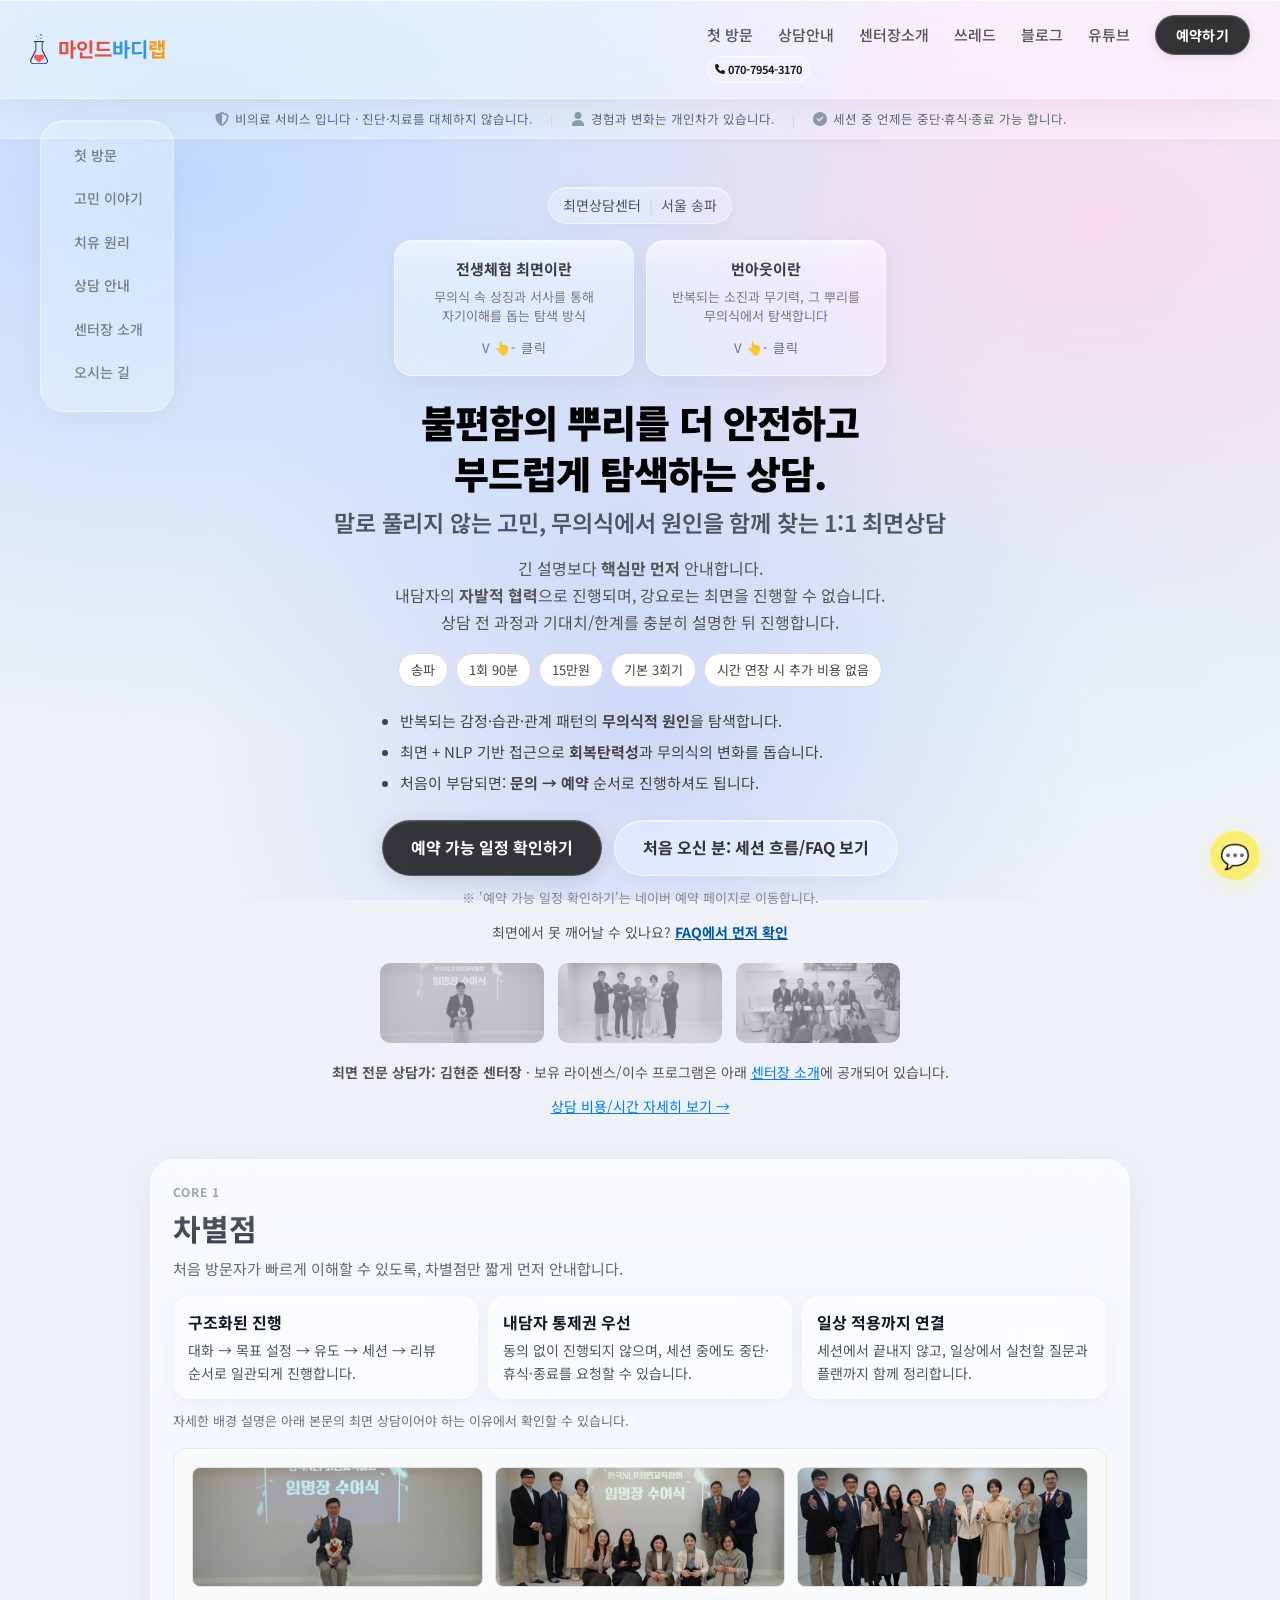
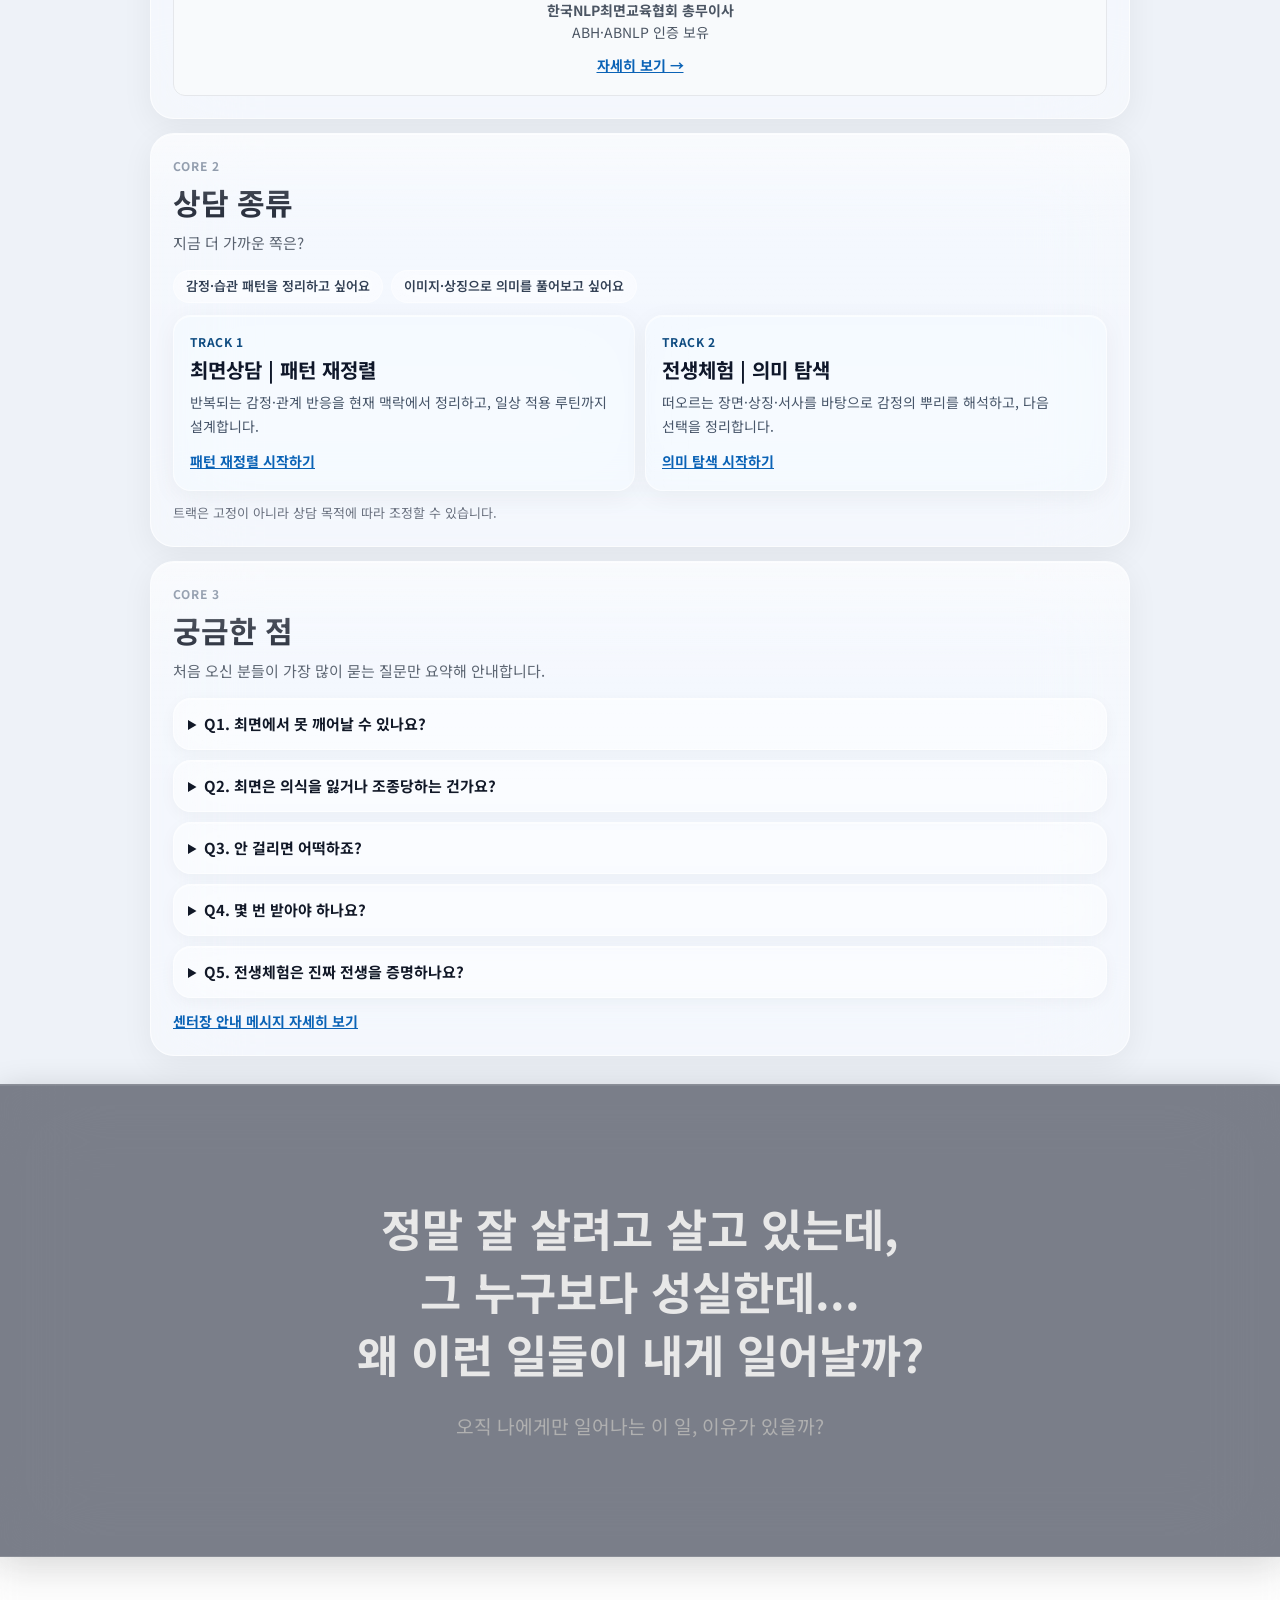
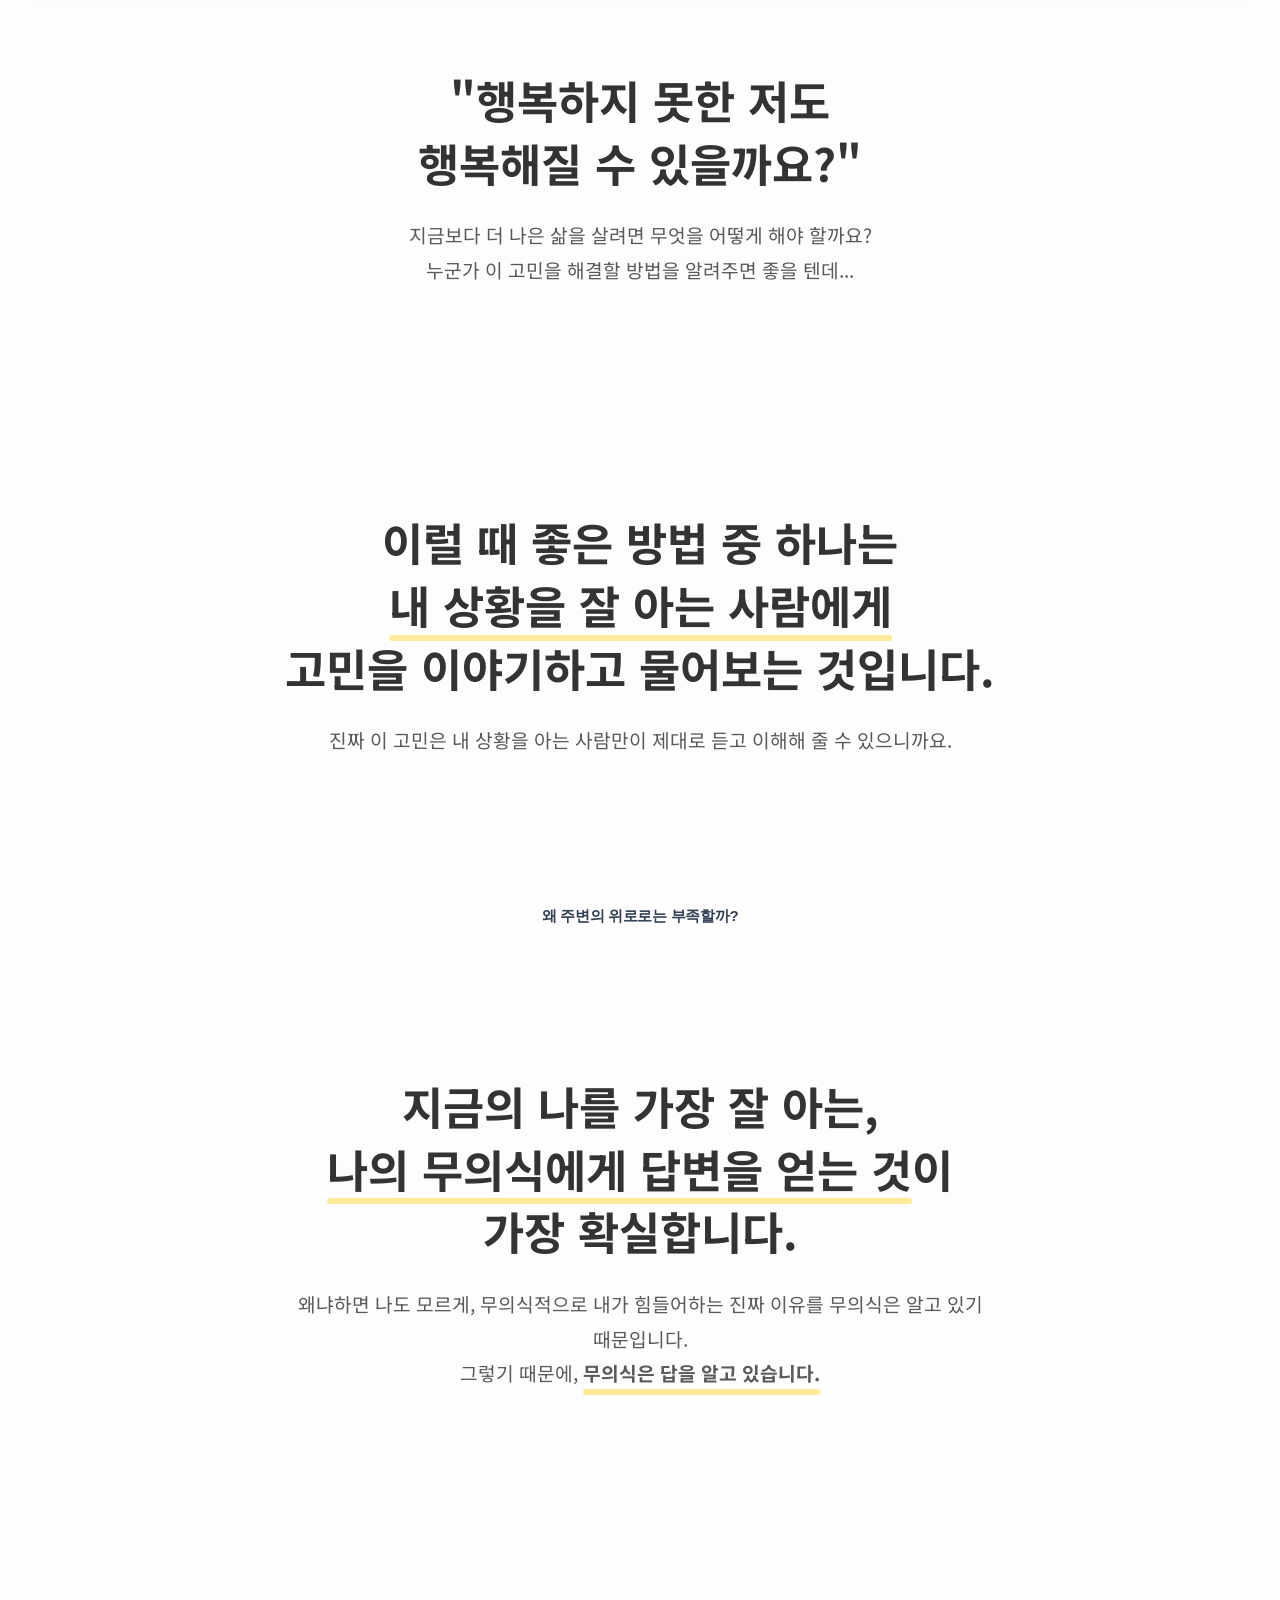
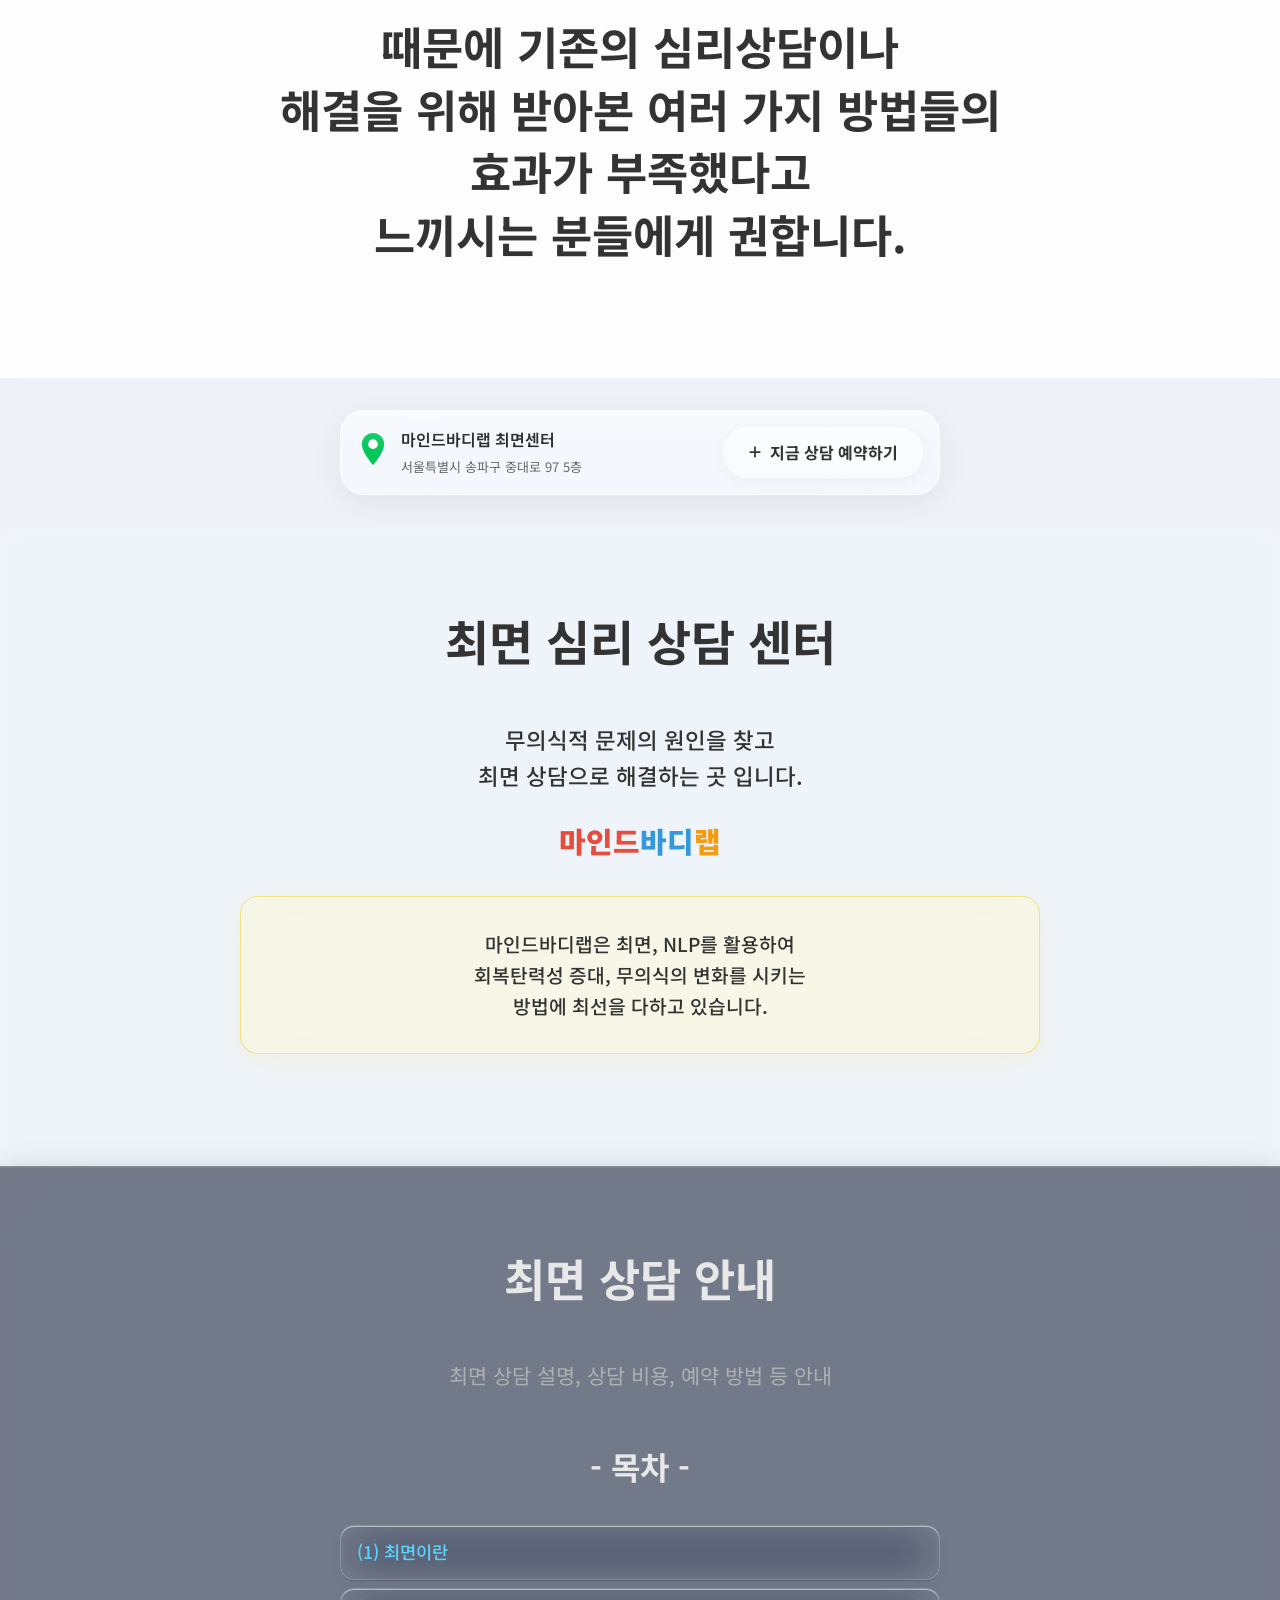
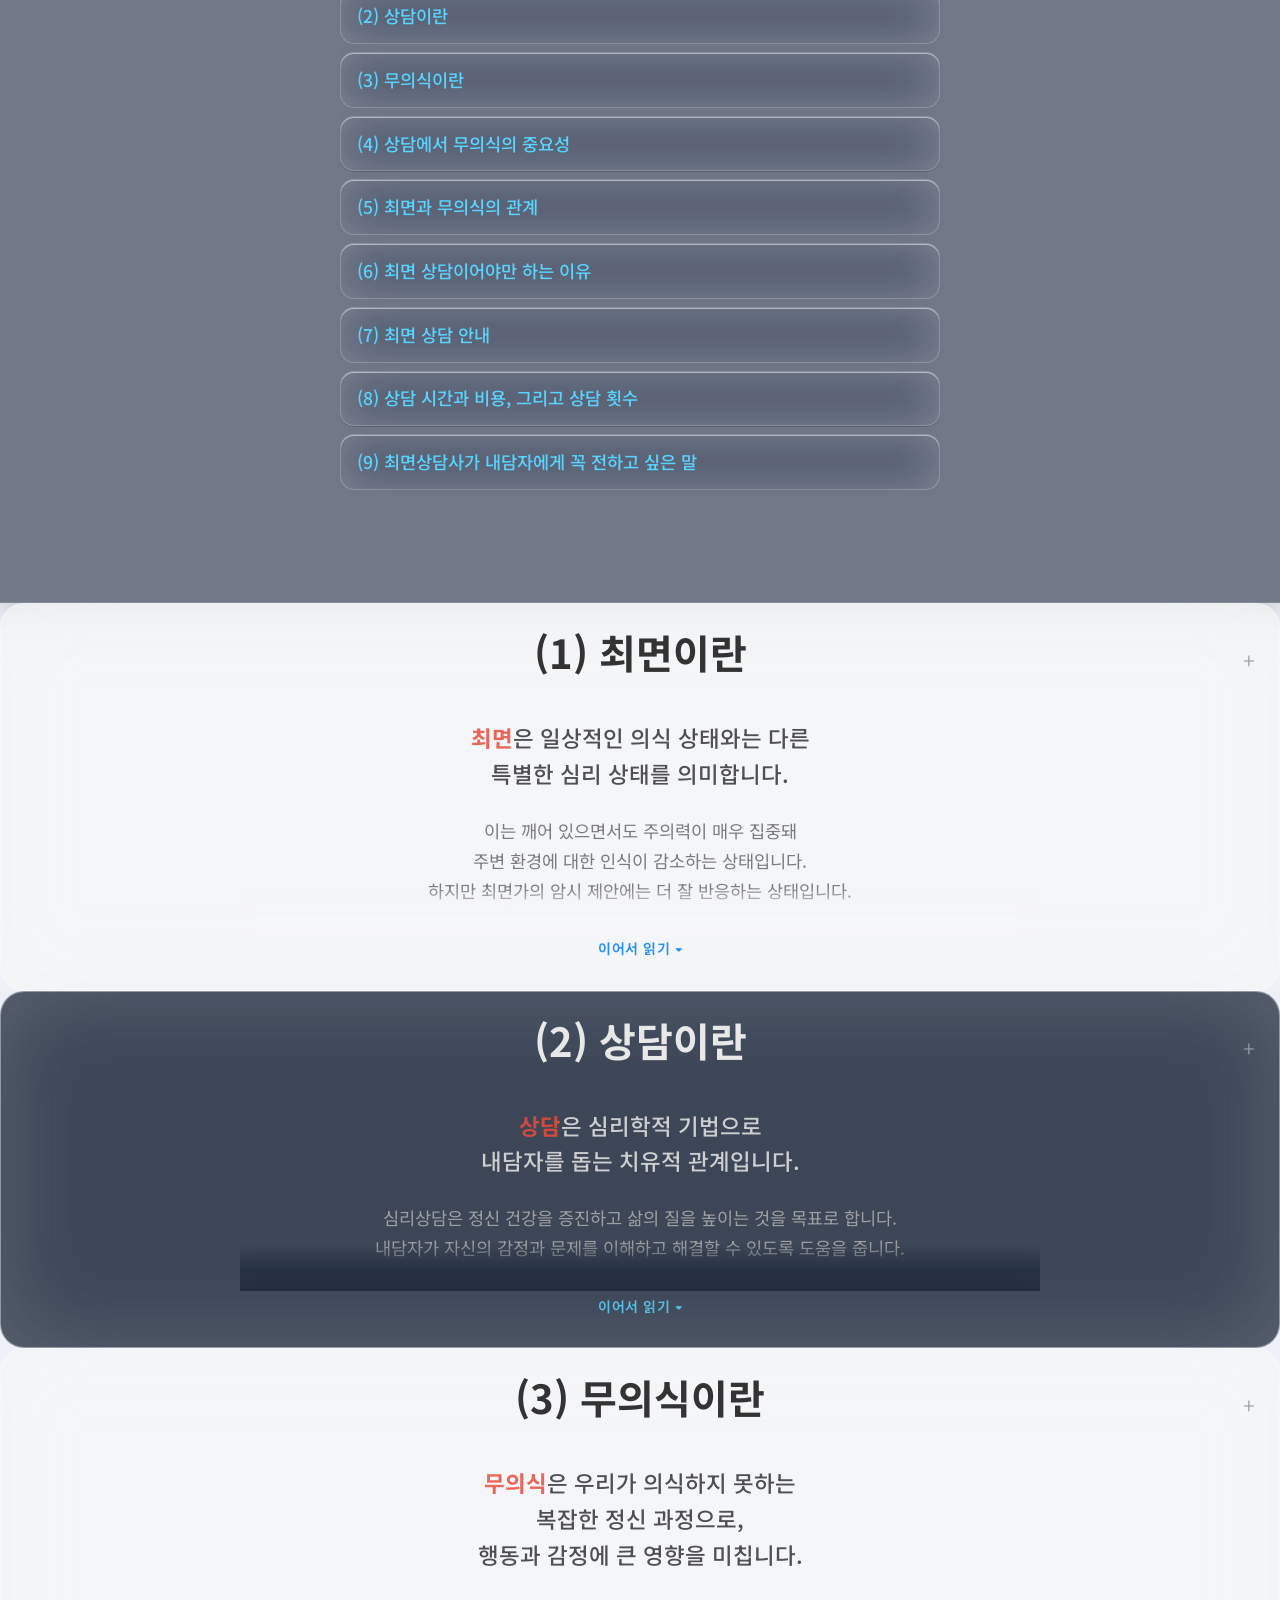
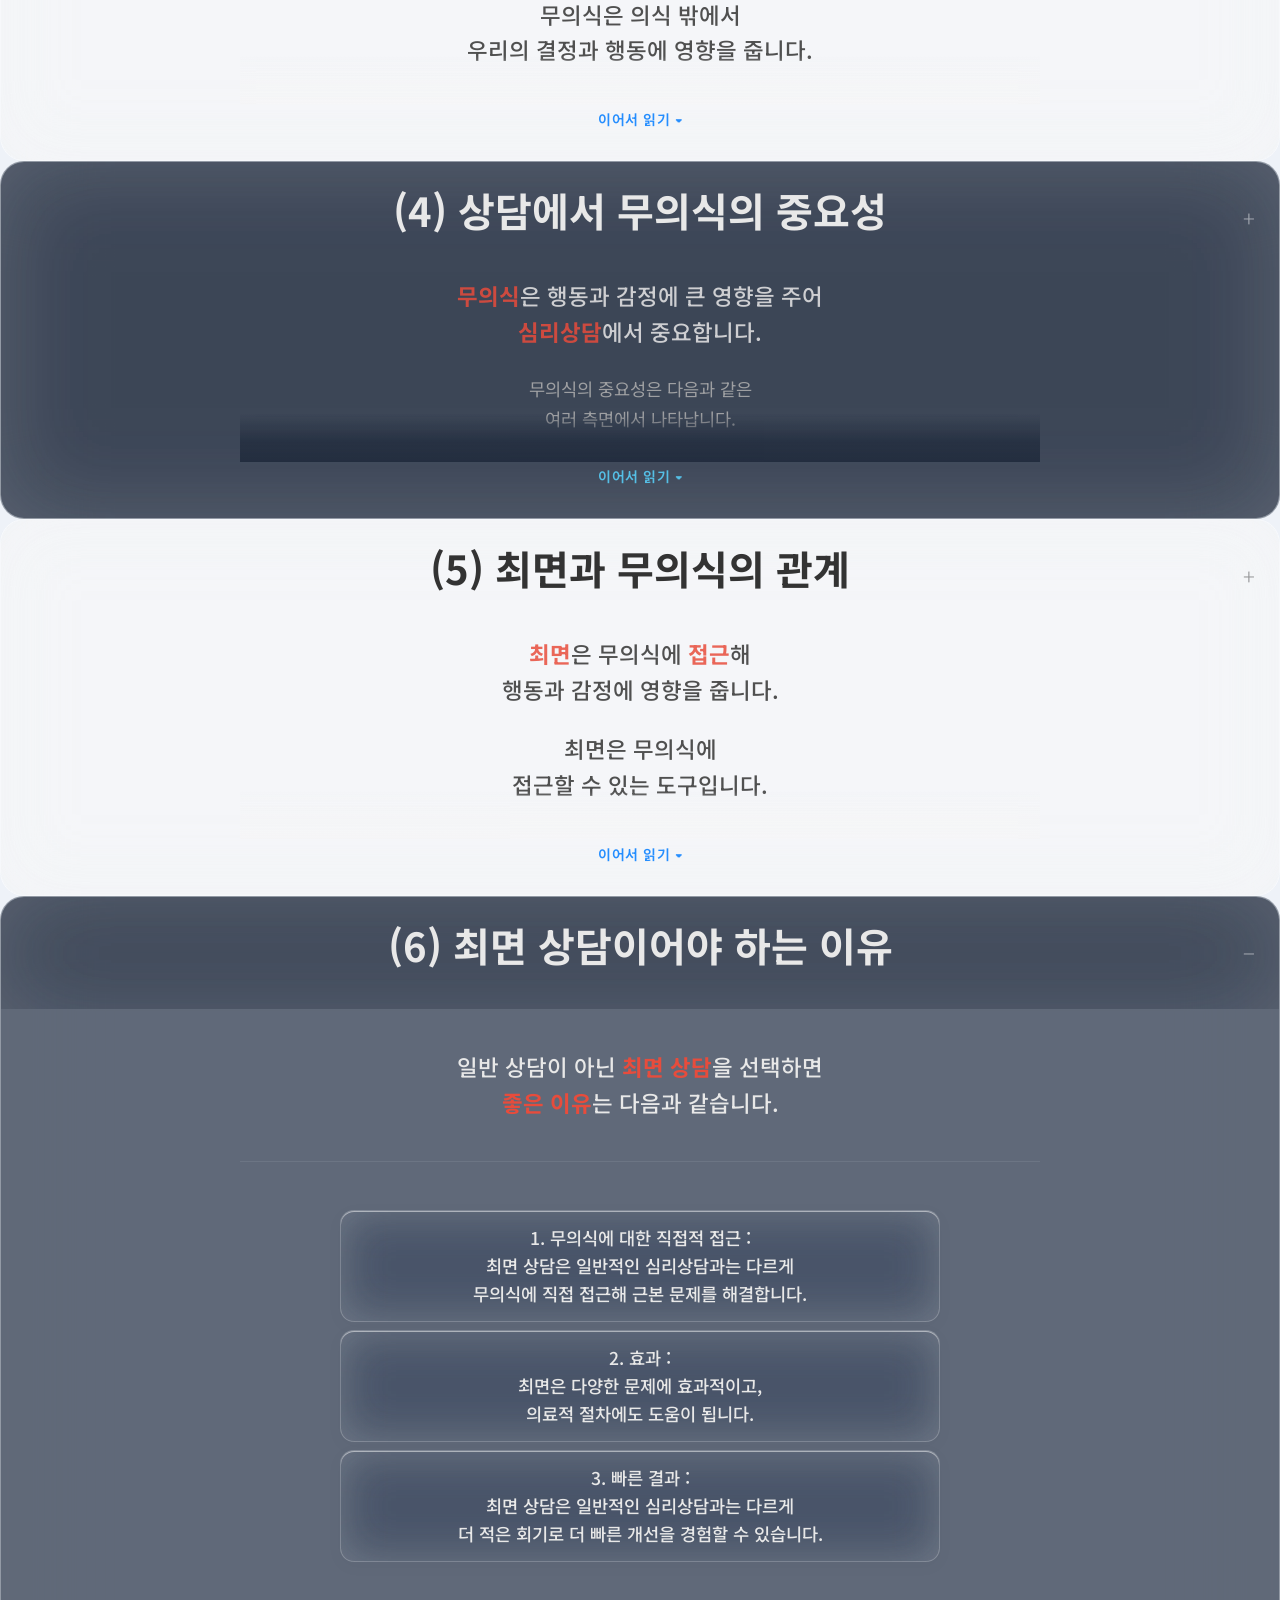
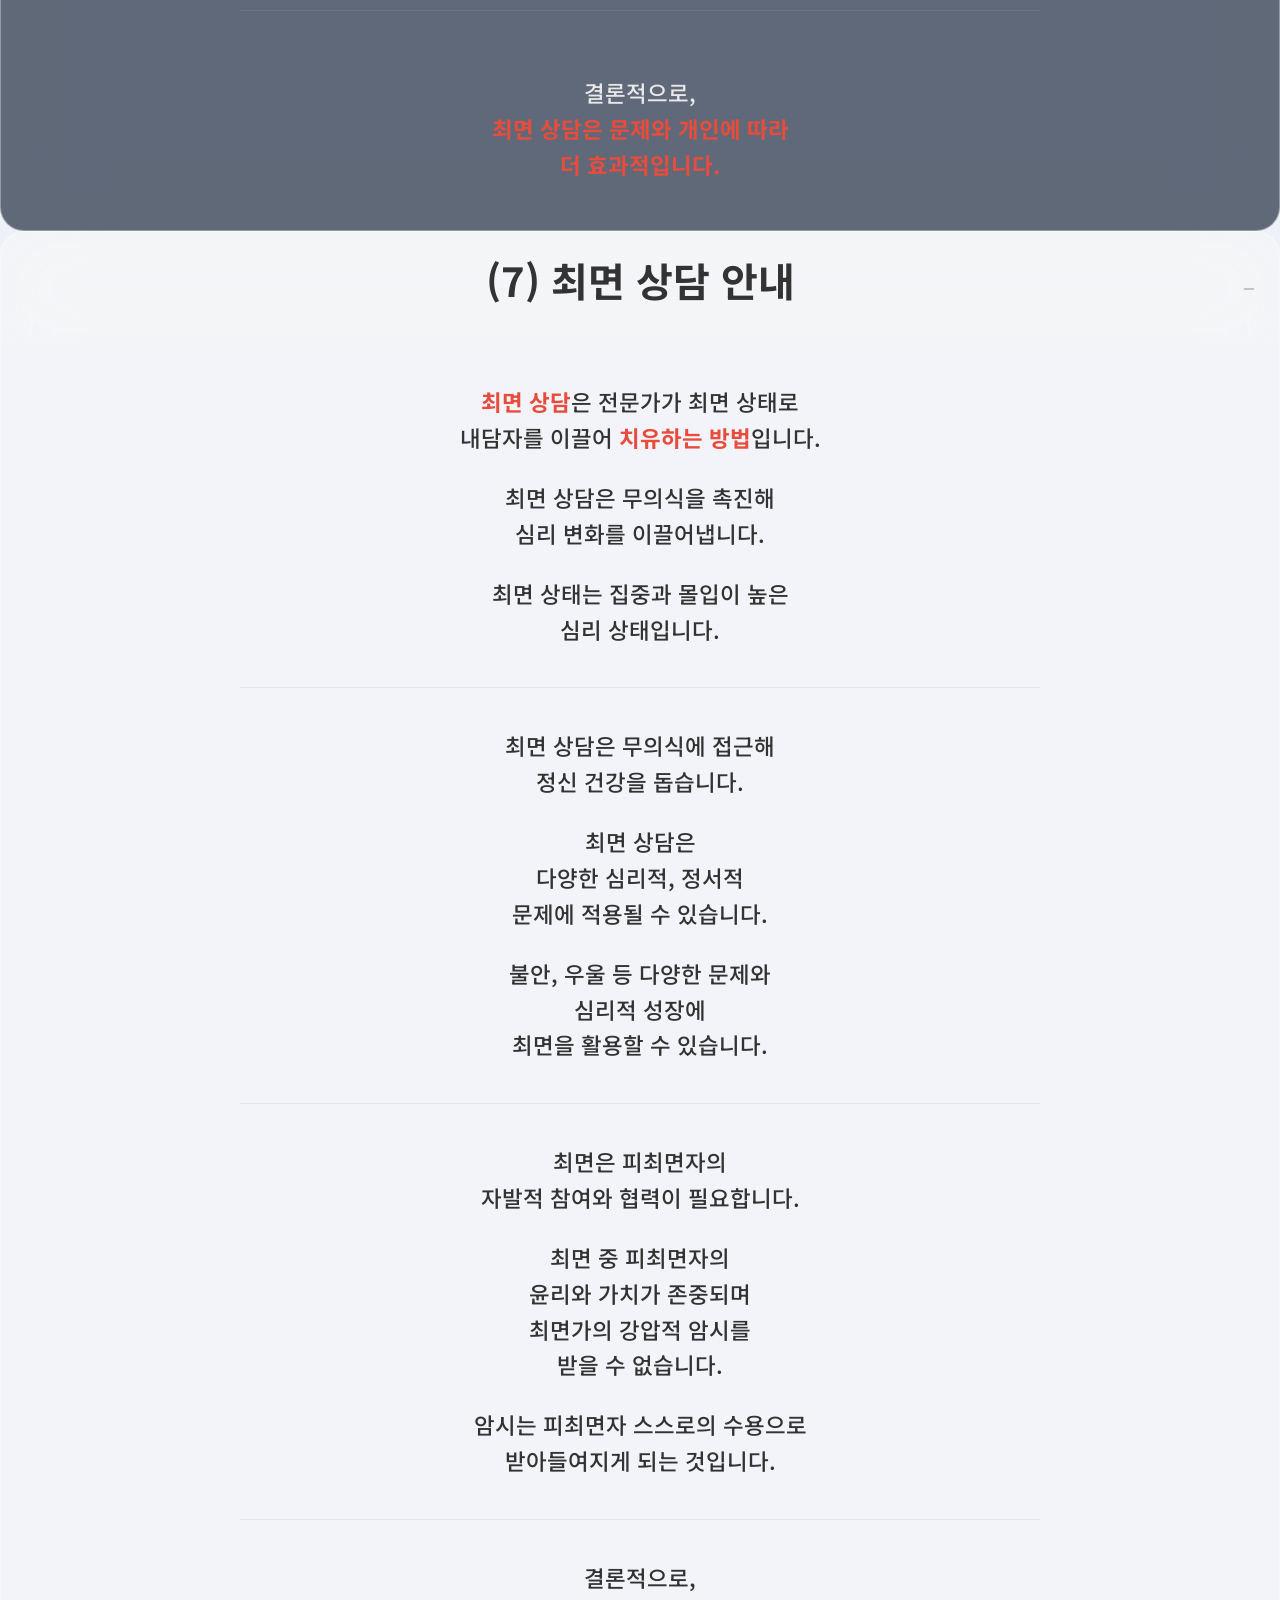
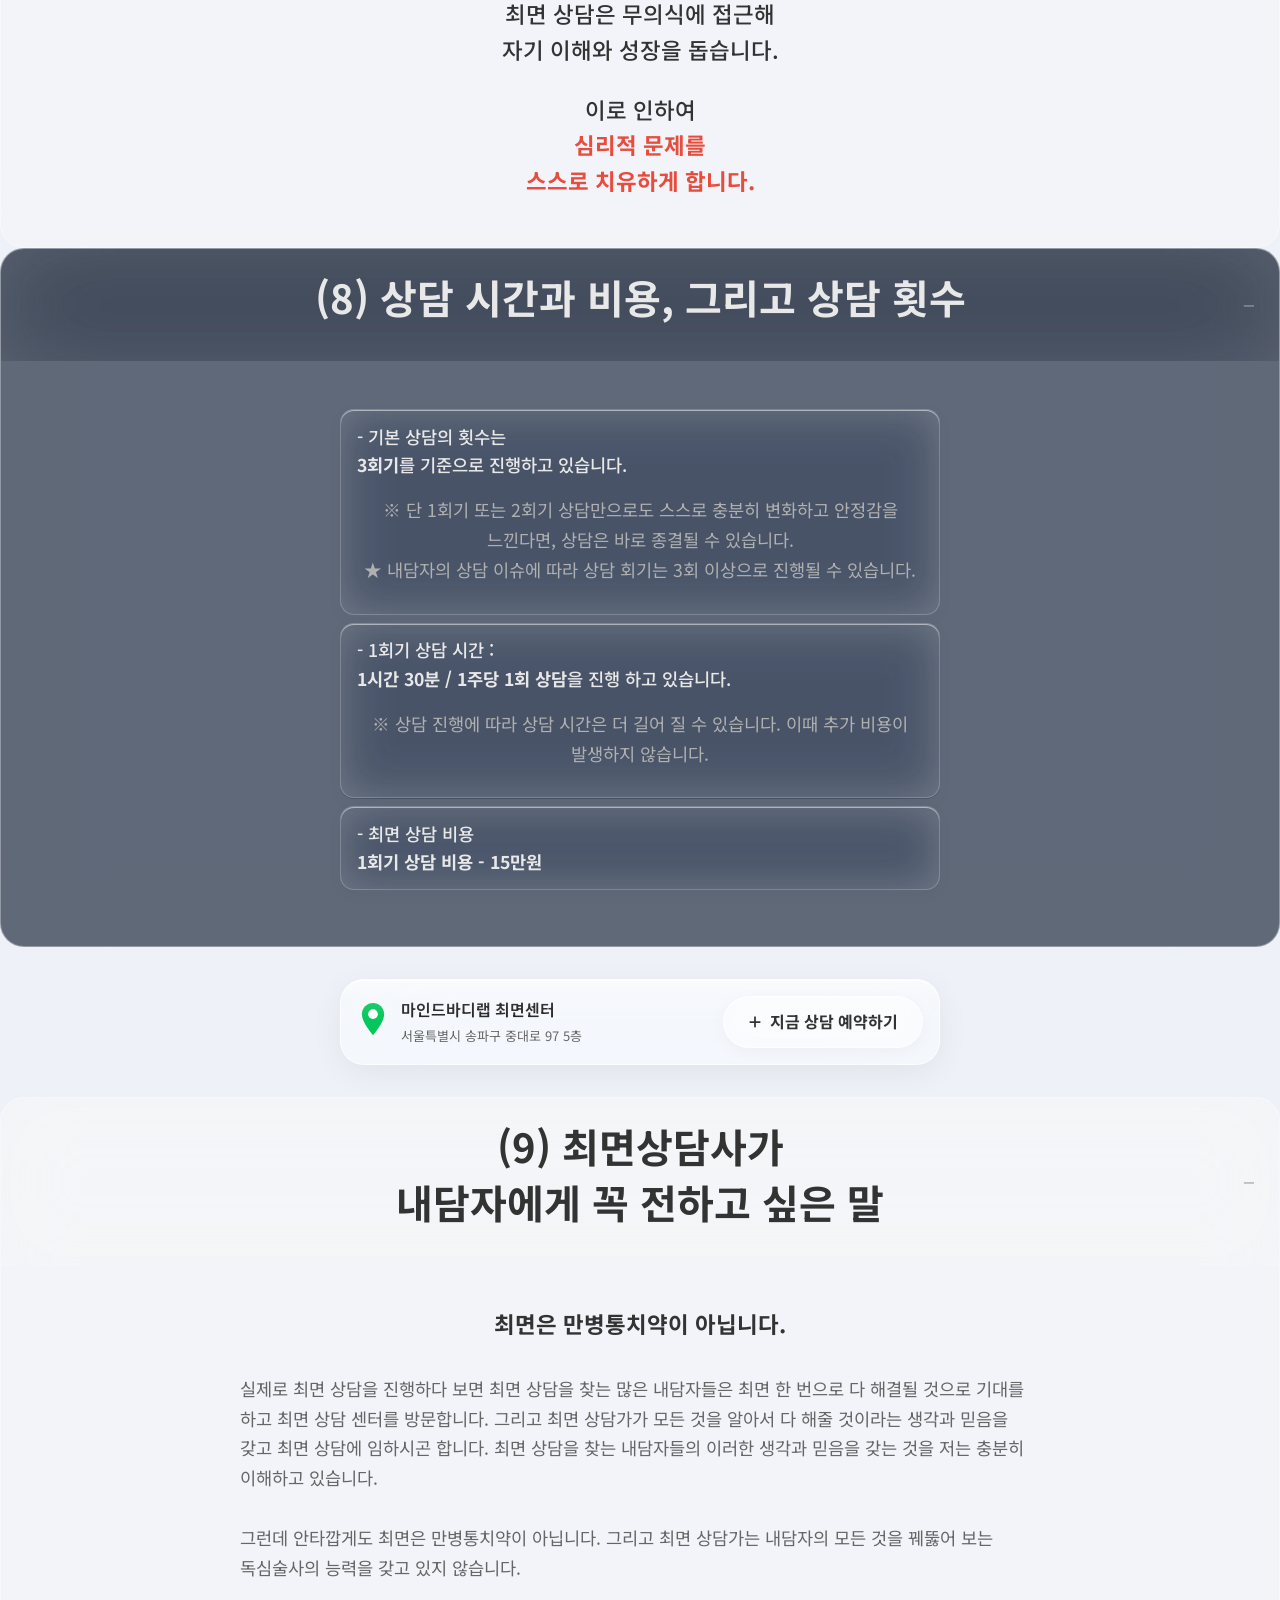
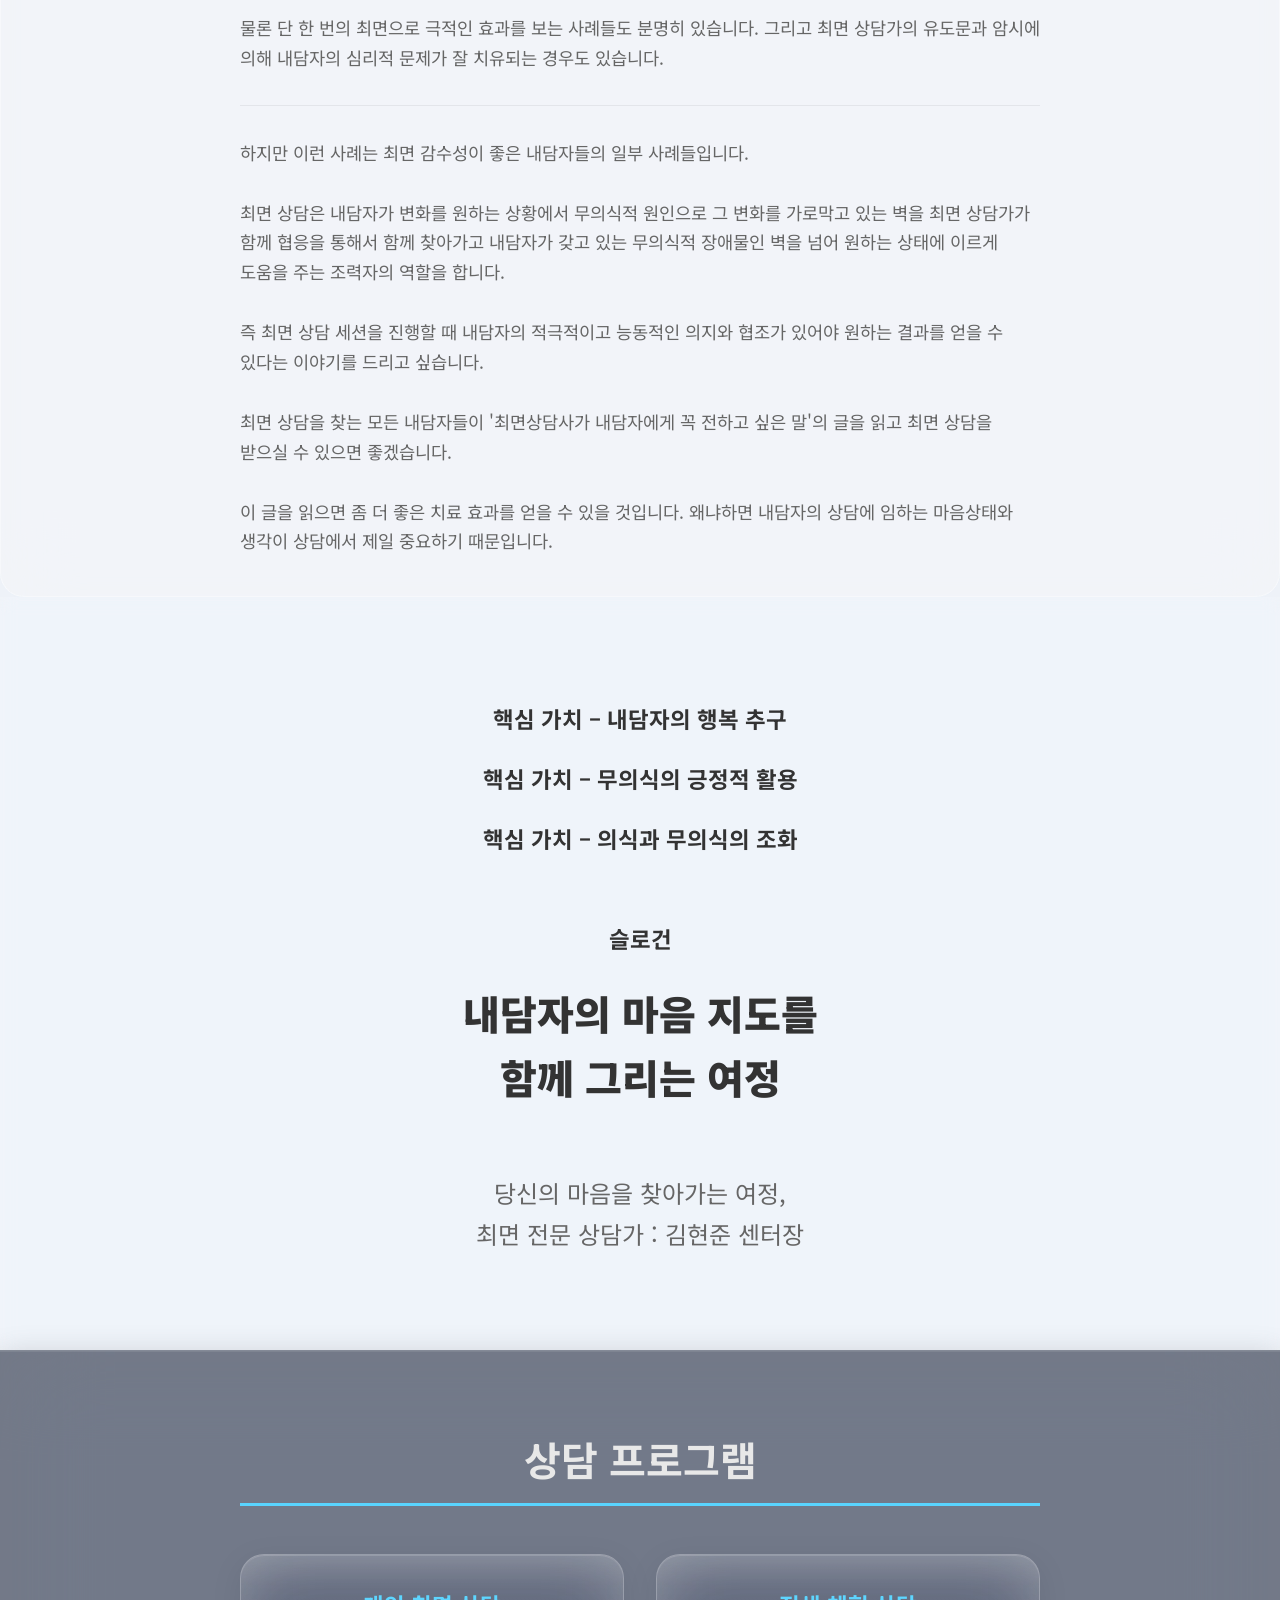
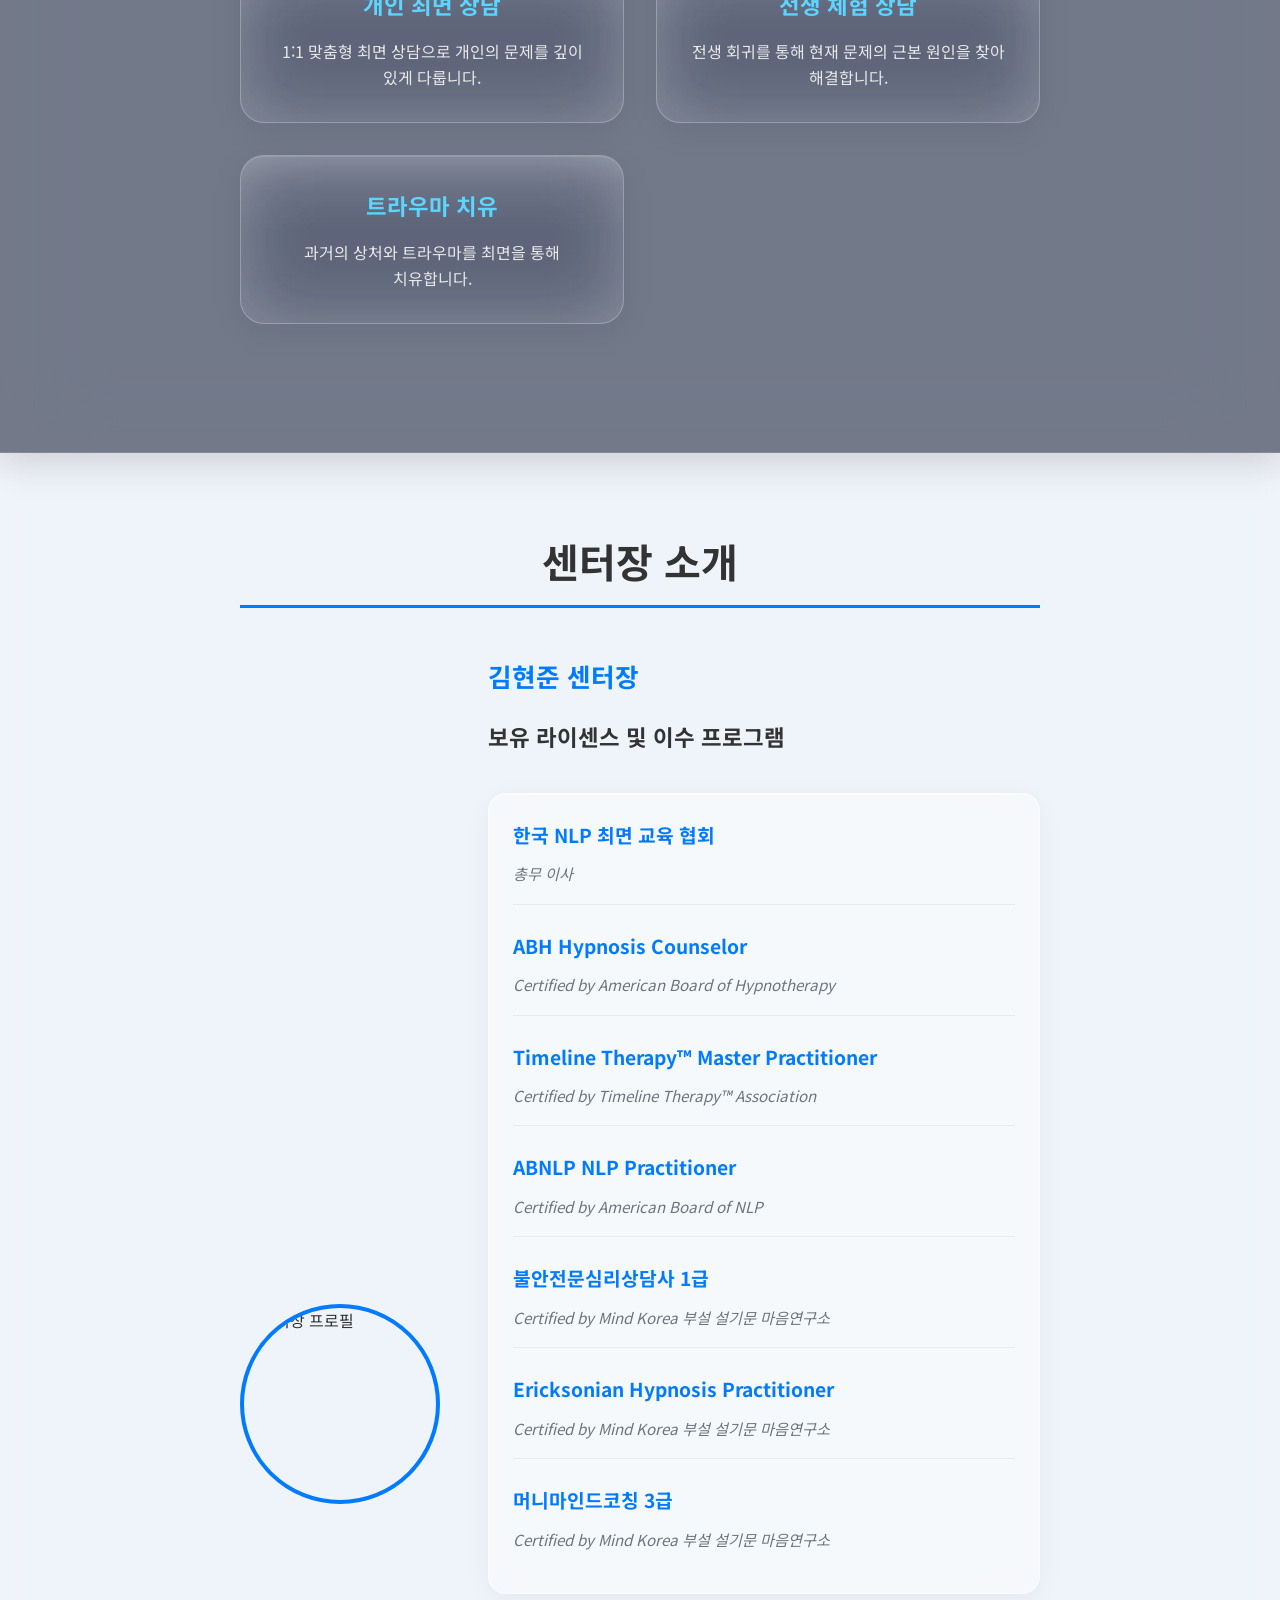
==== commit a90ea22c: "Add files via upload" ====
--- a/index.html
+++ b/index.html
@@ -476,19 +476,23 @@
             display: flex;
             justify-content: center;
             align-items: center;
-            gap: 12px;
+            gap: 14px;
             flex-wrap: wrap;
             margin: 0 0 10px;
             padding: 8px 0;
+            max-width: 520px;
+            margin-left: auto;
+            margin-right: auto;
         }
 
         .new-hero__trust-logos img {
-            height: 56px;
-            width: 84px;
+            flex: 1 1 0;
+            min-width: 0;
+            aspect-ratio: 3 / 2;
             object-fit: cover;
-            border-radius: 8px;
+            border-radius: 10px;
             filter: grayscale(100%);
-            opacity: 0.6;
+            opacity: 0.55;
             transition: filter 0.3s ease, opacity 0.3s ease;
         }
 
@@ -500,10 +504,7 @@
         @media (max-width: 768px) {
             .new-hero__trust-logos {
                 gap: 8px;
-            }
-            .new-hero__trust-logos img {
-                height: 44px;
-                width: 66px;
+                max-width: 280px;
             }
         }
 
--- a/css/styles.css
+++ b/css/styles.css
@@ -1431,7 +1431,7 @@
 .core-trust-block__images img {
     flex: 1 1 0;
     min-width: 0;
-    height: 80px;
+    aspect-ratio: 3 / 2;
     object-fit: cover;
     border-radius: 8px;
     border: 1px solid #e0e0e0;
@@ -1457,7 +1457,7 @@
         gap: 8px;
     }
     .core-trust-block__images img {
-        height: 60px;
+        aspect-ratio: 3 / 2;
     }
     .core-trust-block__text {
         font-size: 13px;
--- a/css/styles.css
+++ b/css/styles.css
@@ -1431,7 +1431,7 @@
 .core-trust-block__images img {
     flex: 1 1 0;
     min-width: 0;
-    height: 80px;
+    aspect-ratio: 3 / 2;
     object-fit: cover;
     border-radius: 8px;
     border: 1px solid #e0e0e0;
@@ -1457,7 +1457,7 @@
         gap: 8px;
     }
     .core-trust-block__images img {
-        height: 60px;
+        aspect-ratio: 3 / 2;
     }
     .core-trust-block__text {
         font-size: 13px;
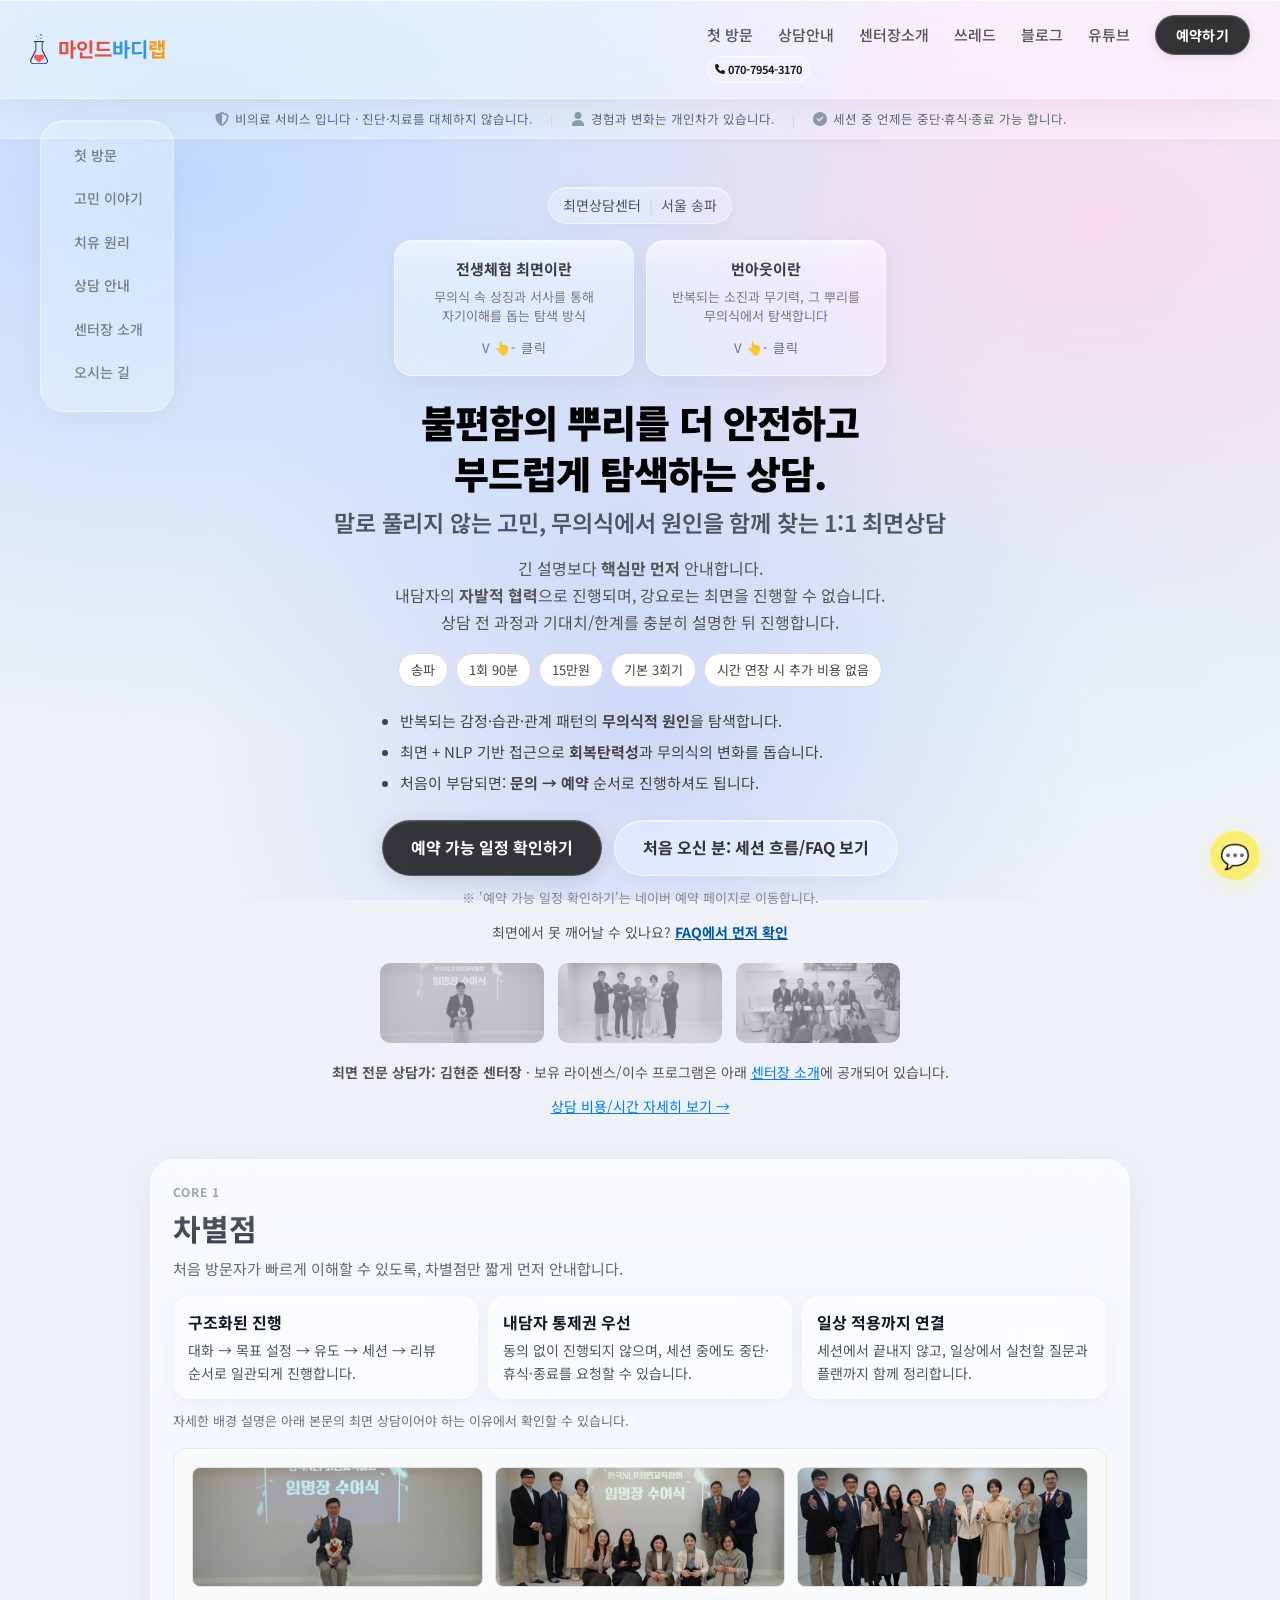
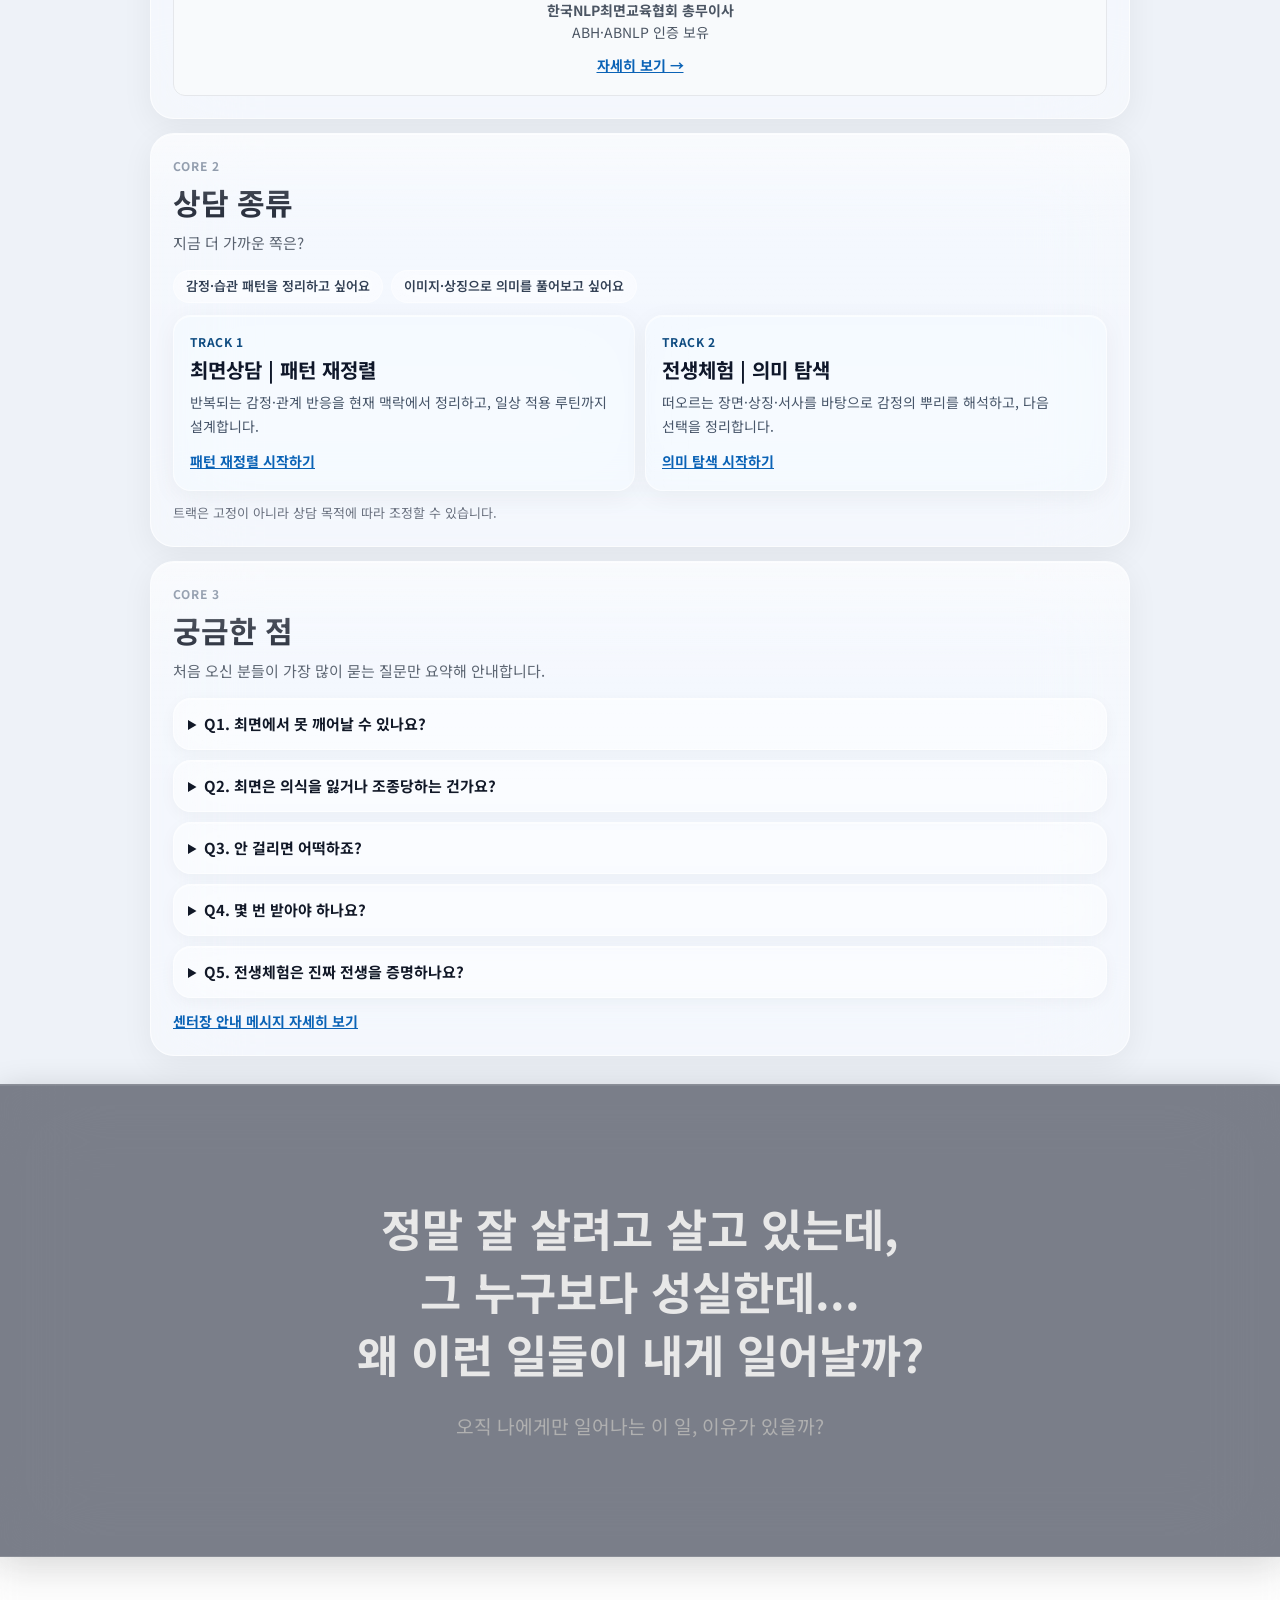
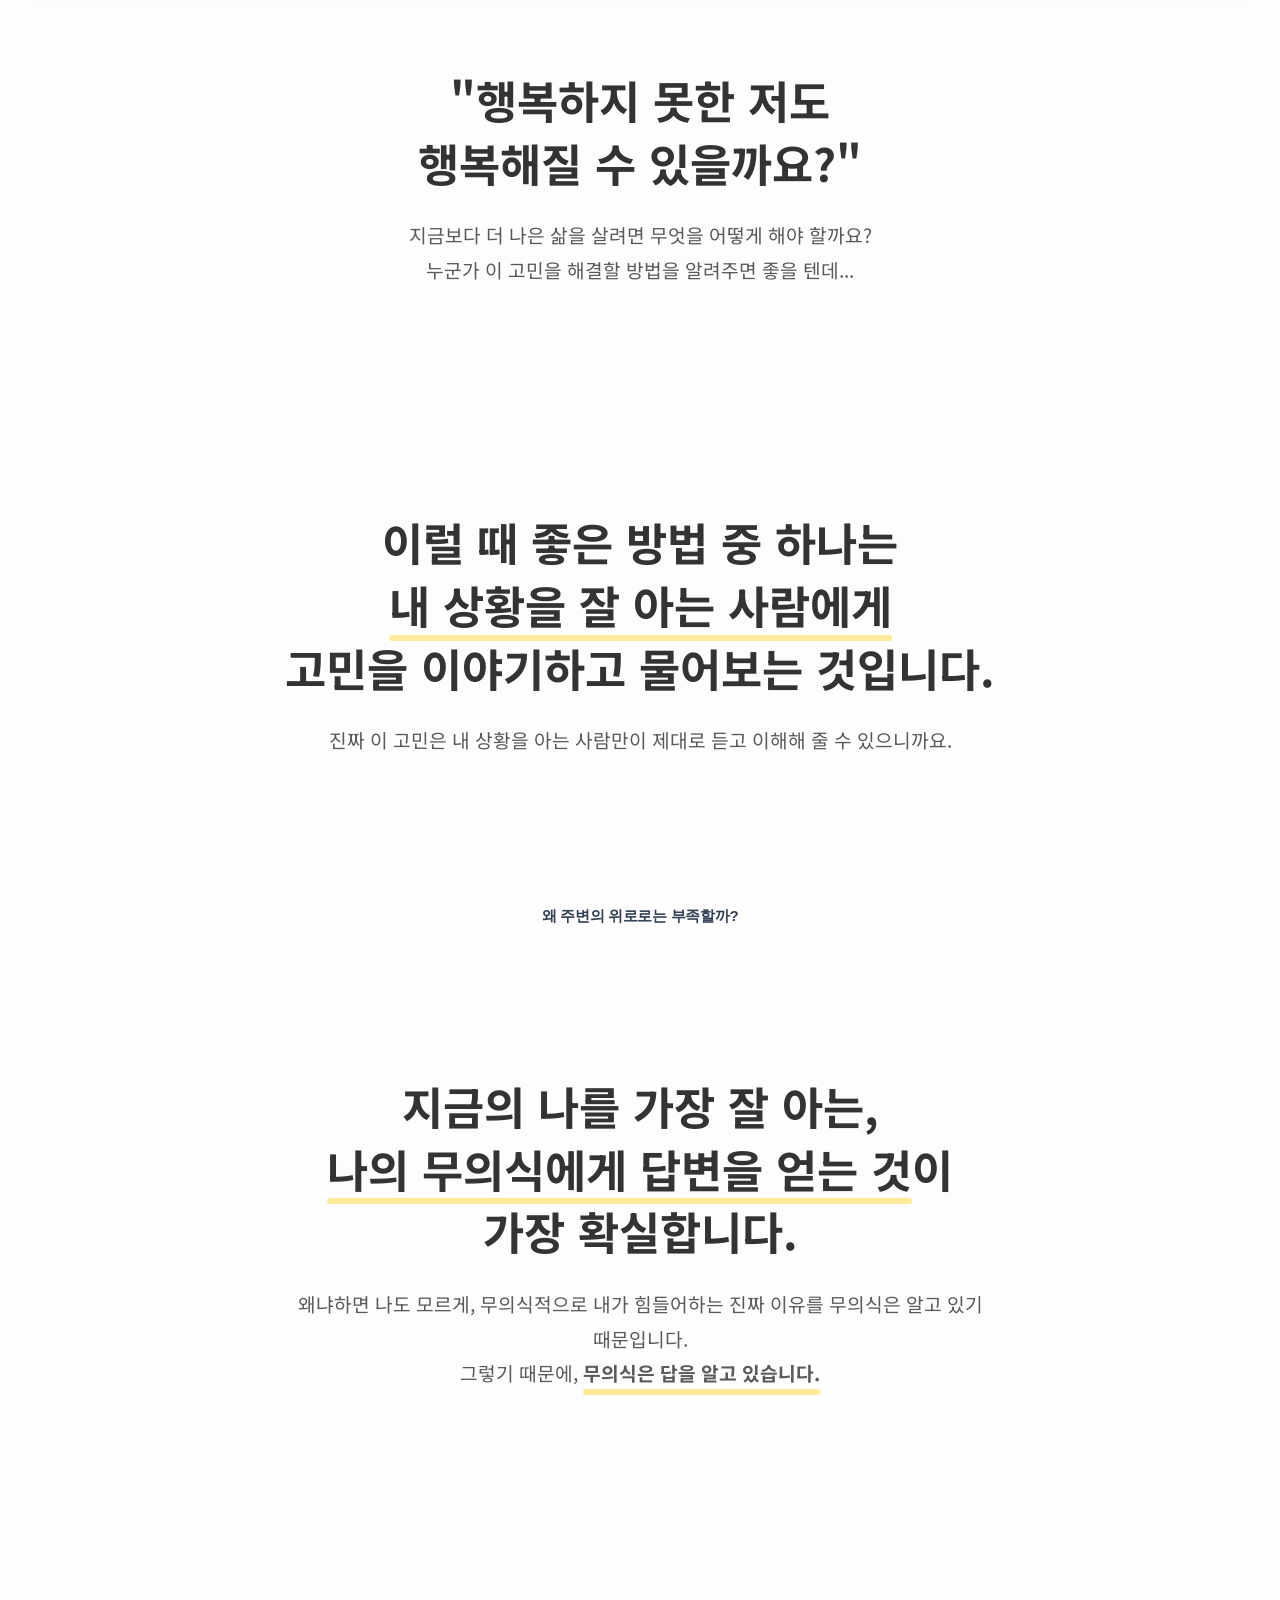
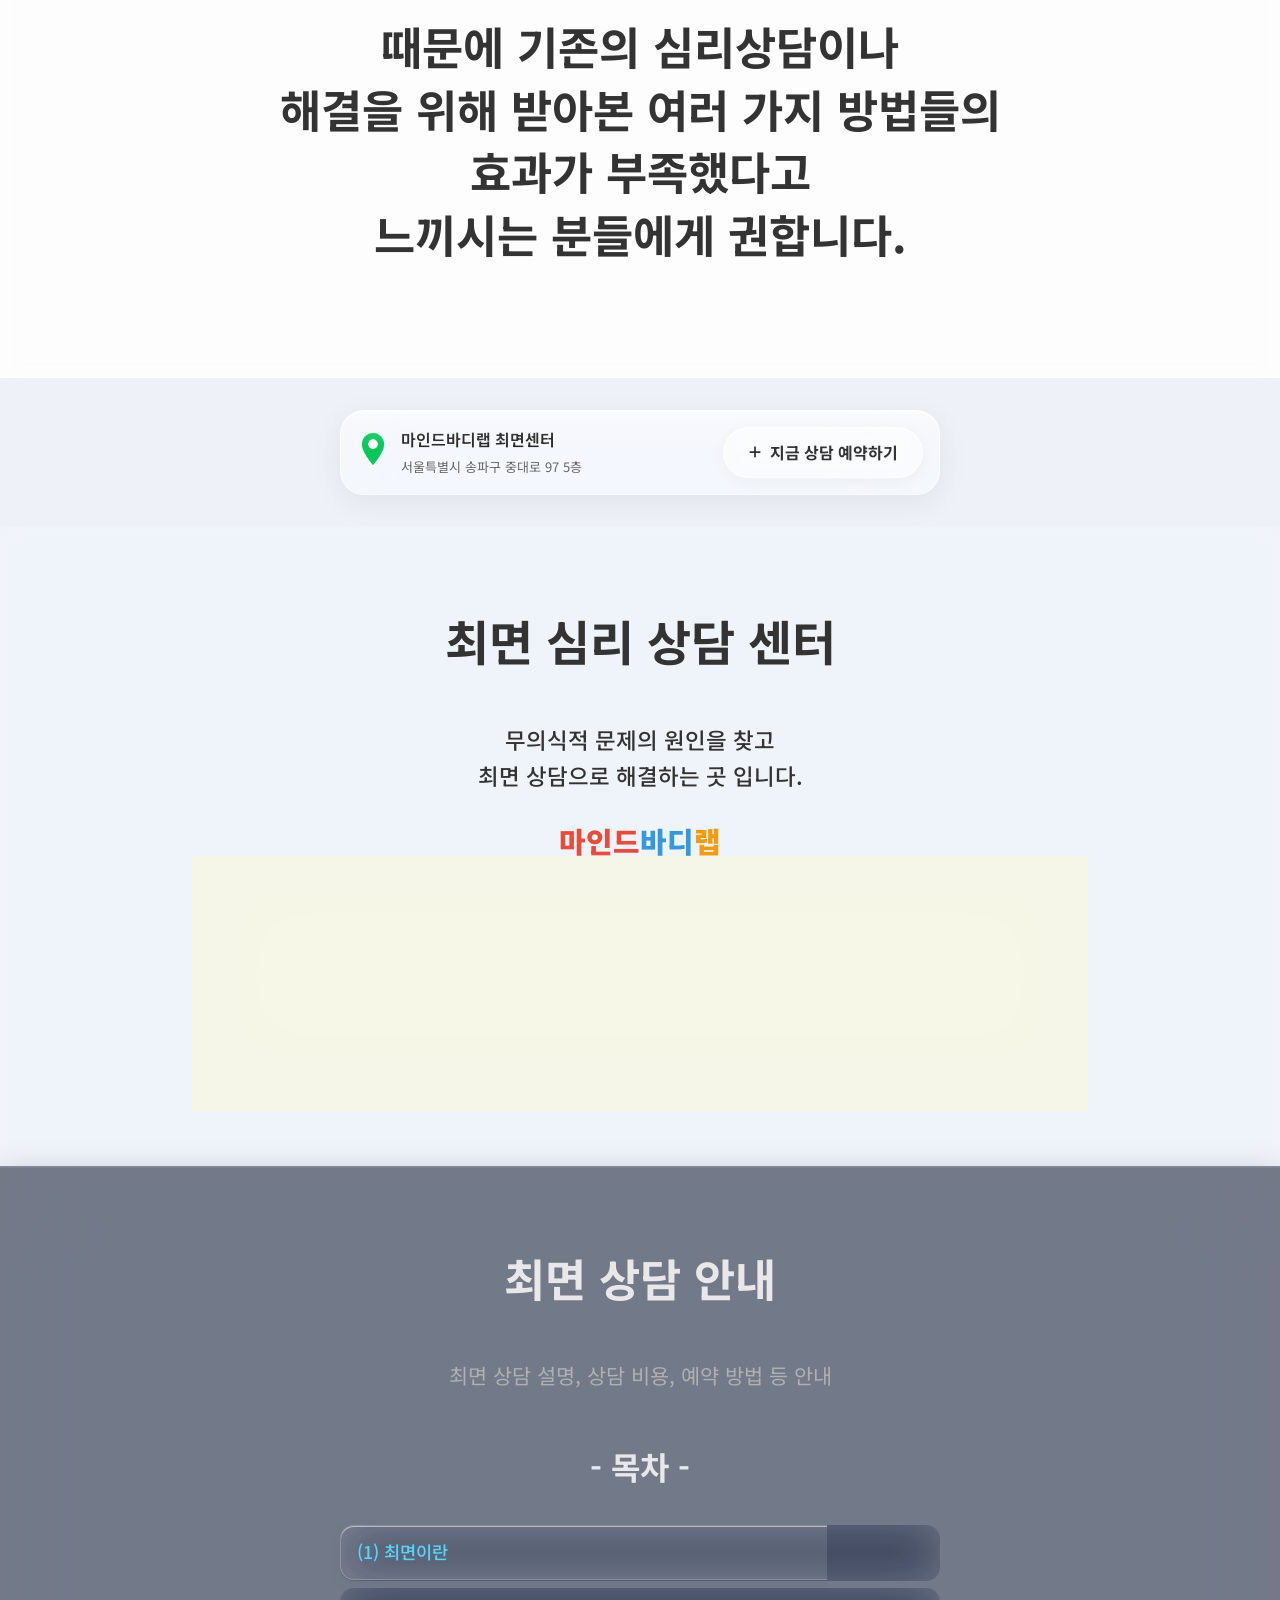
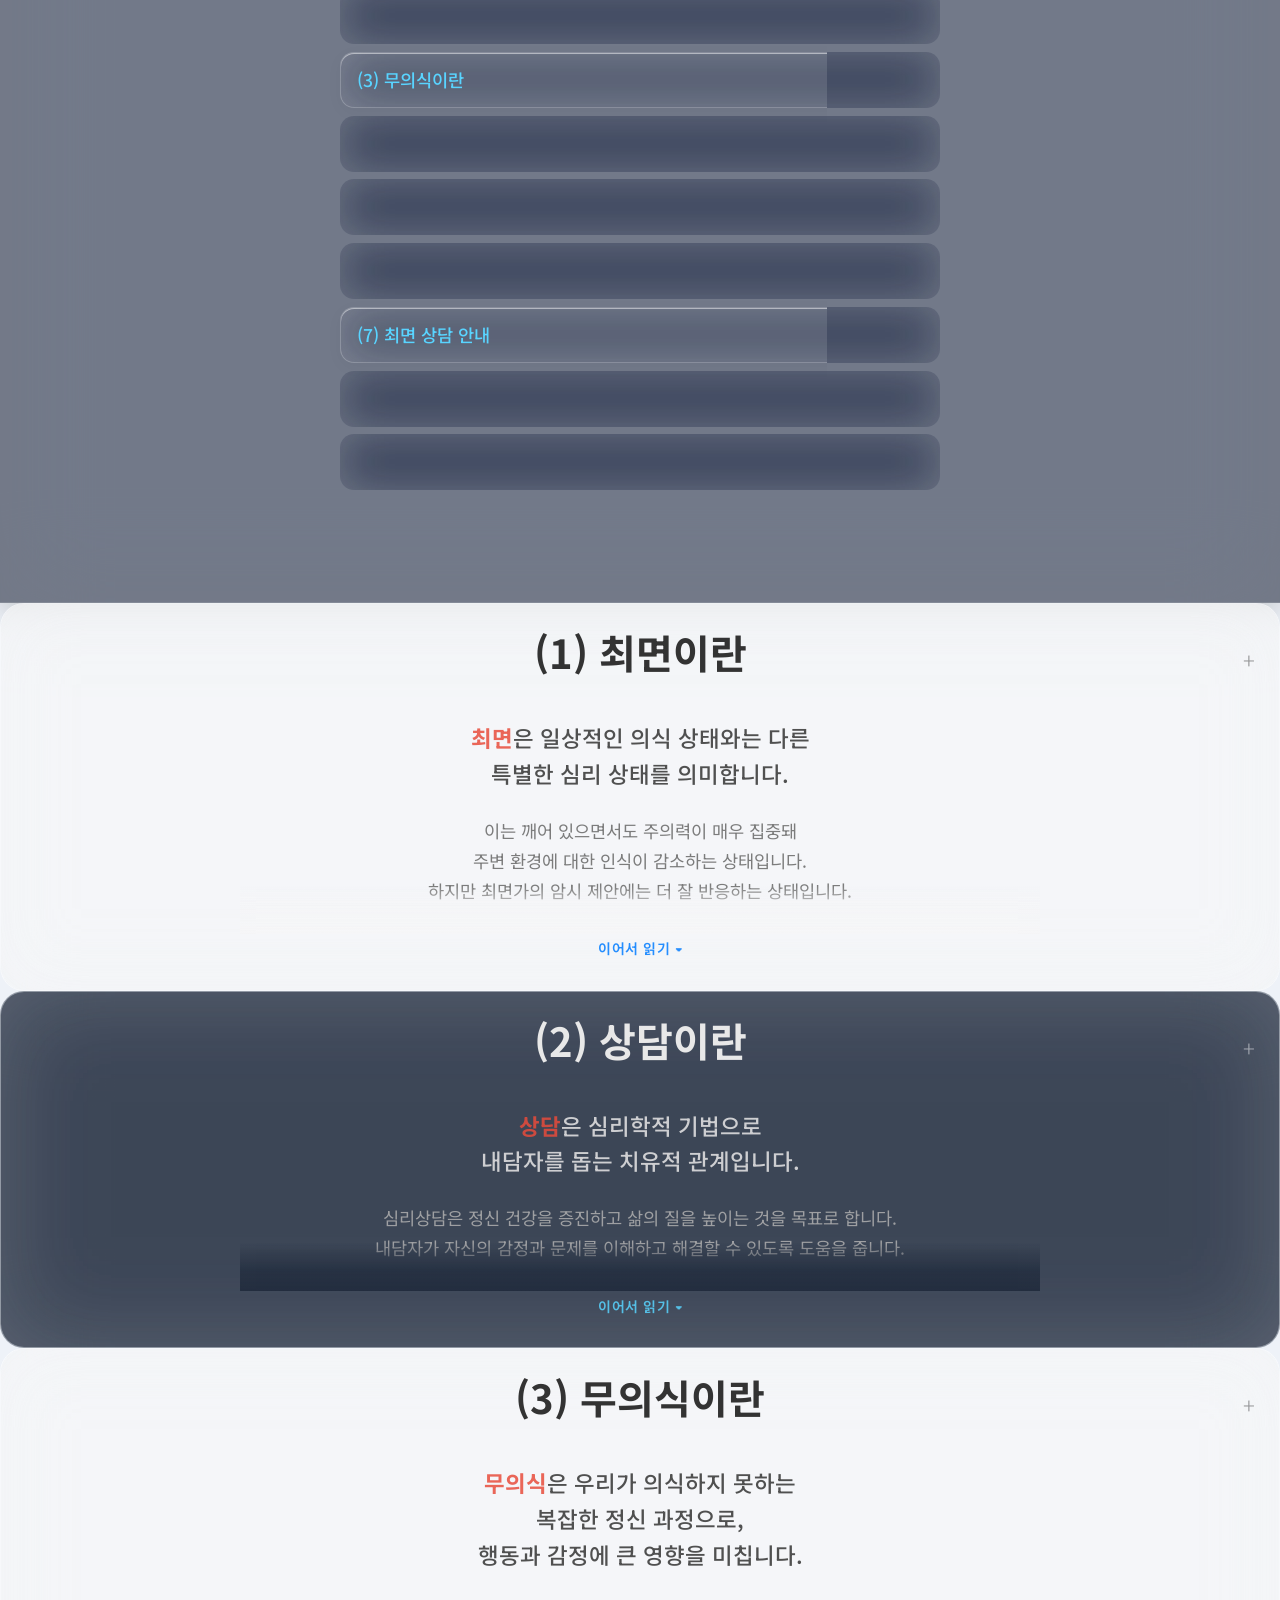
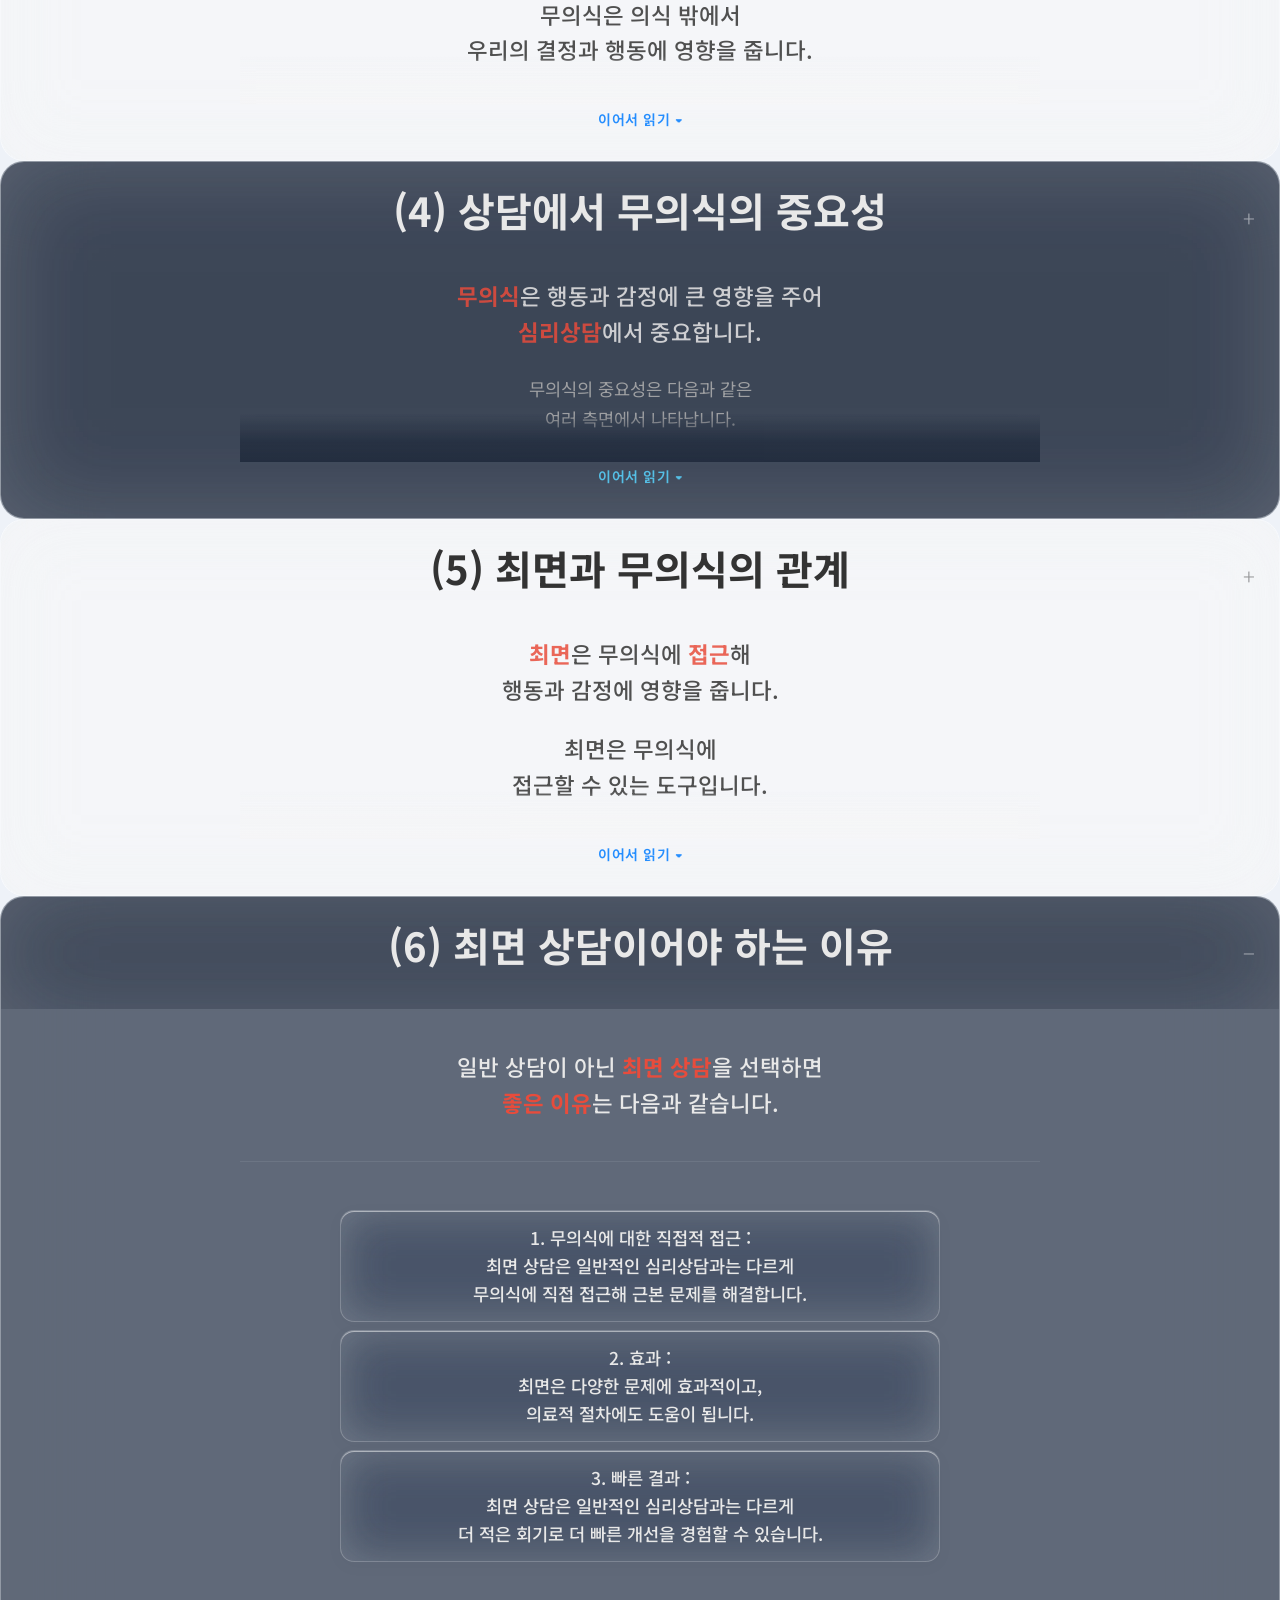
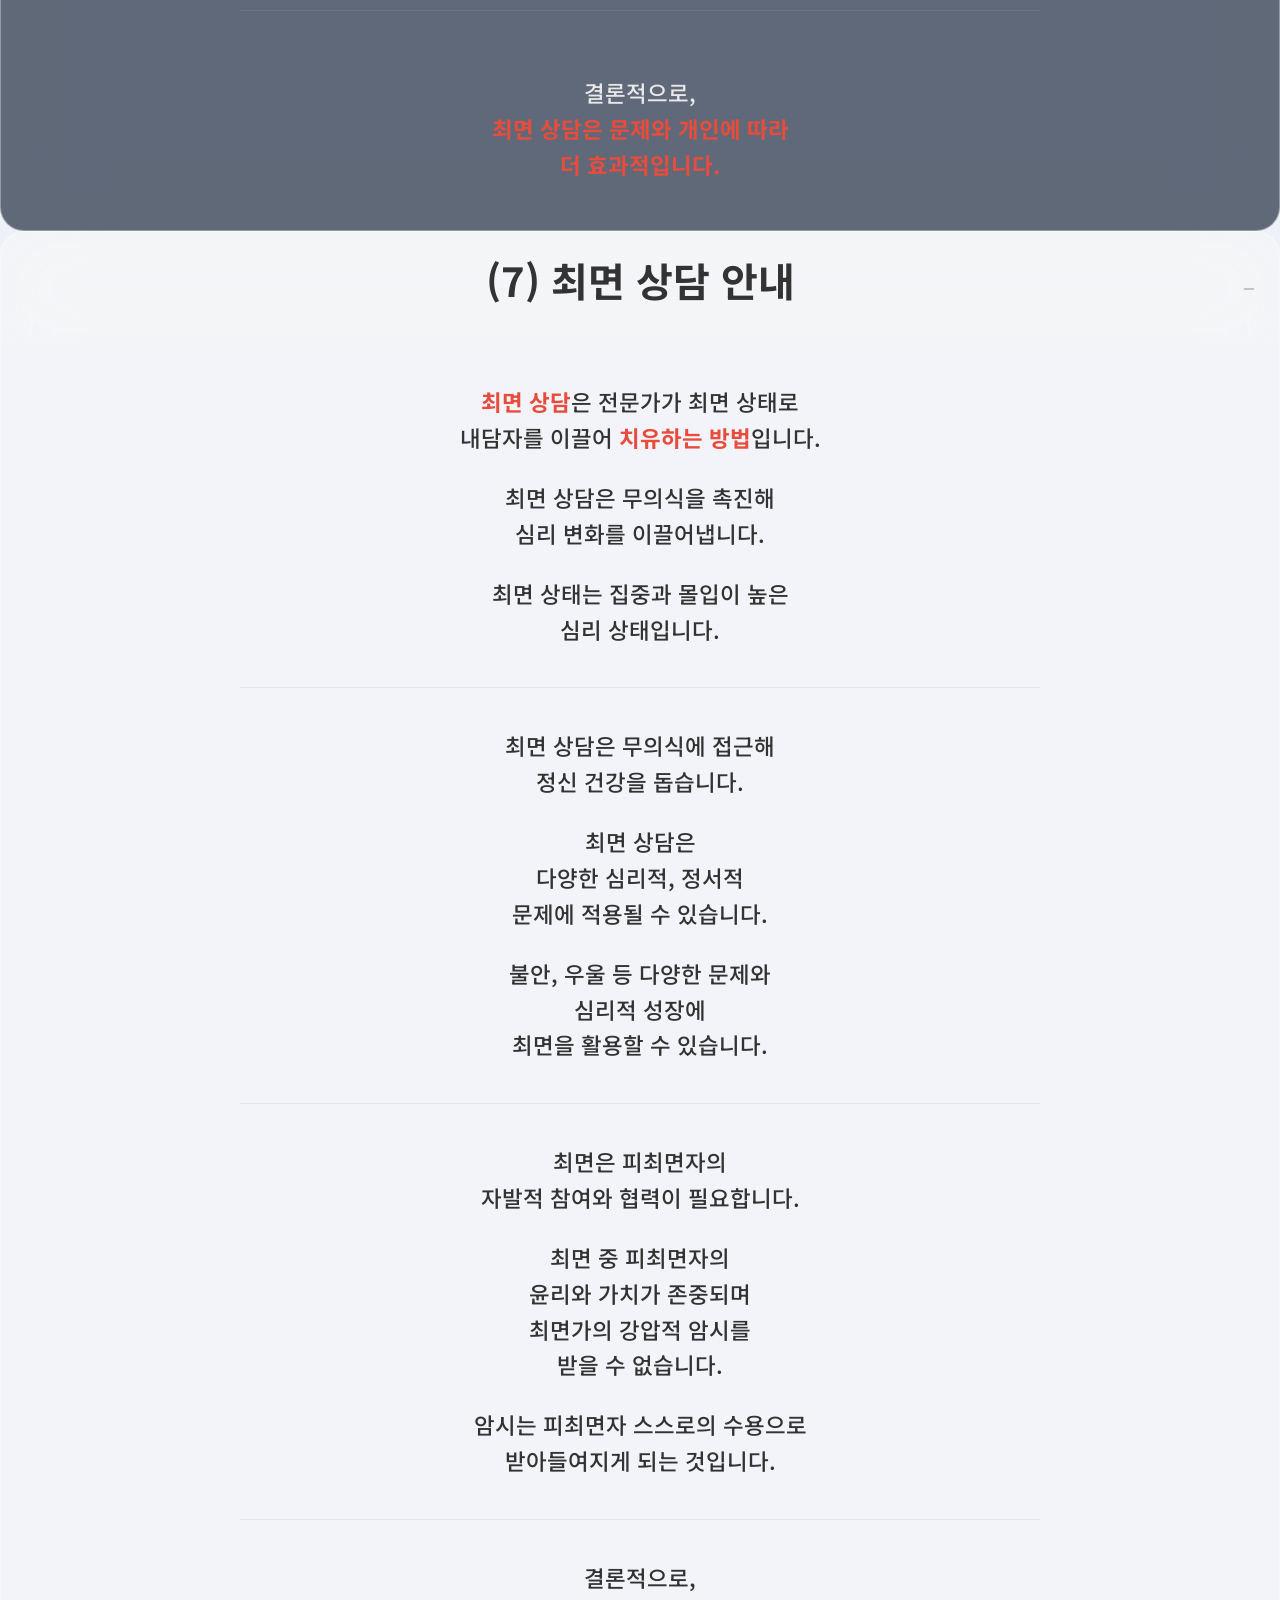
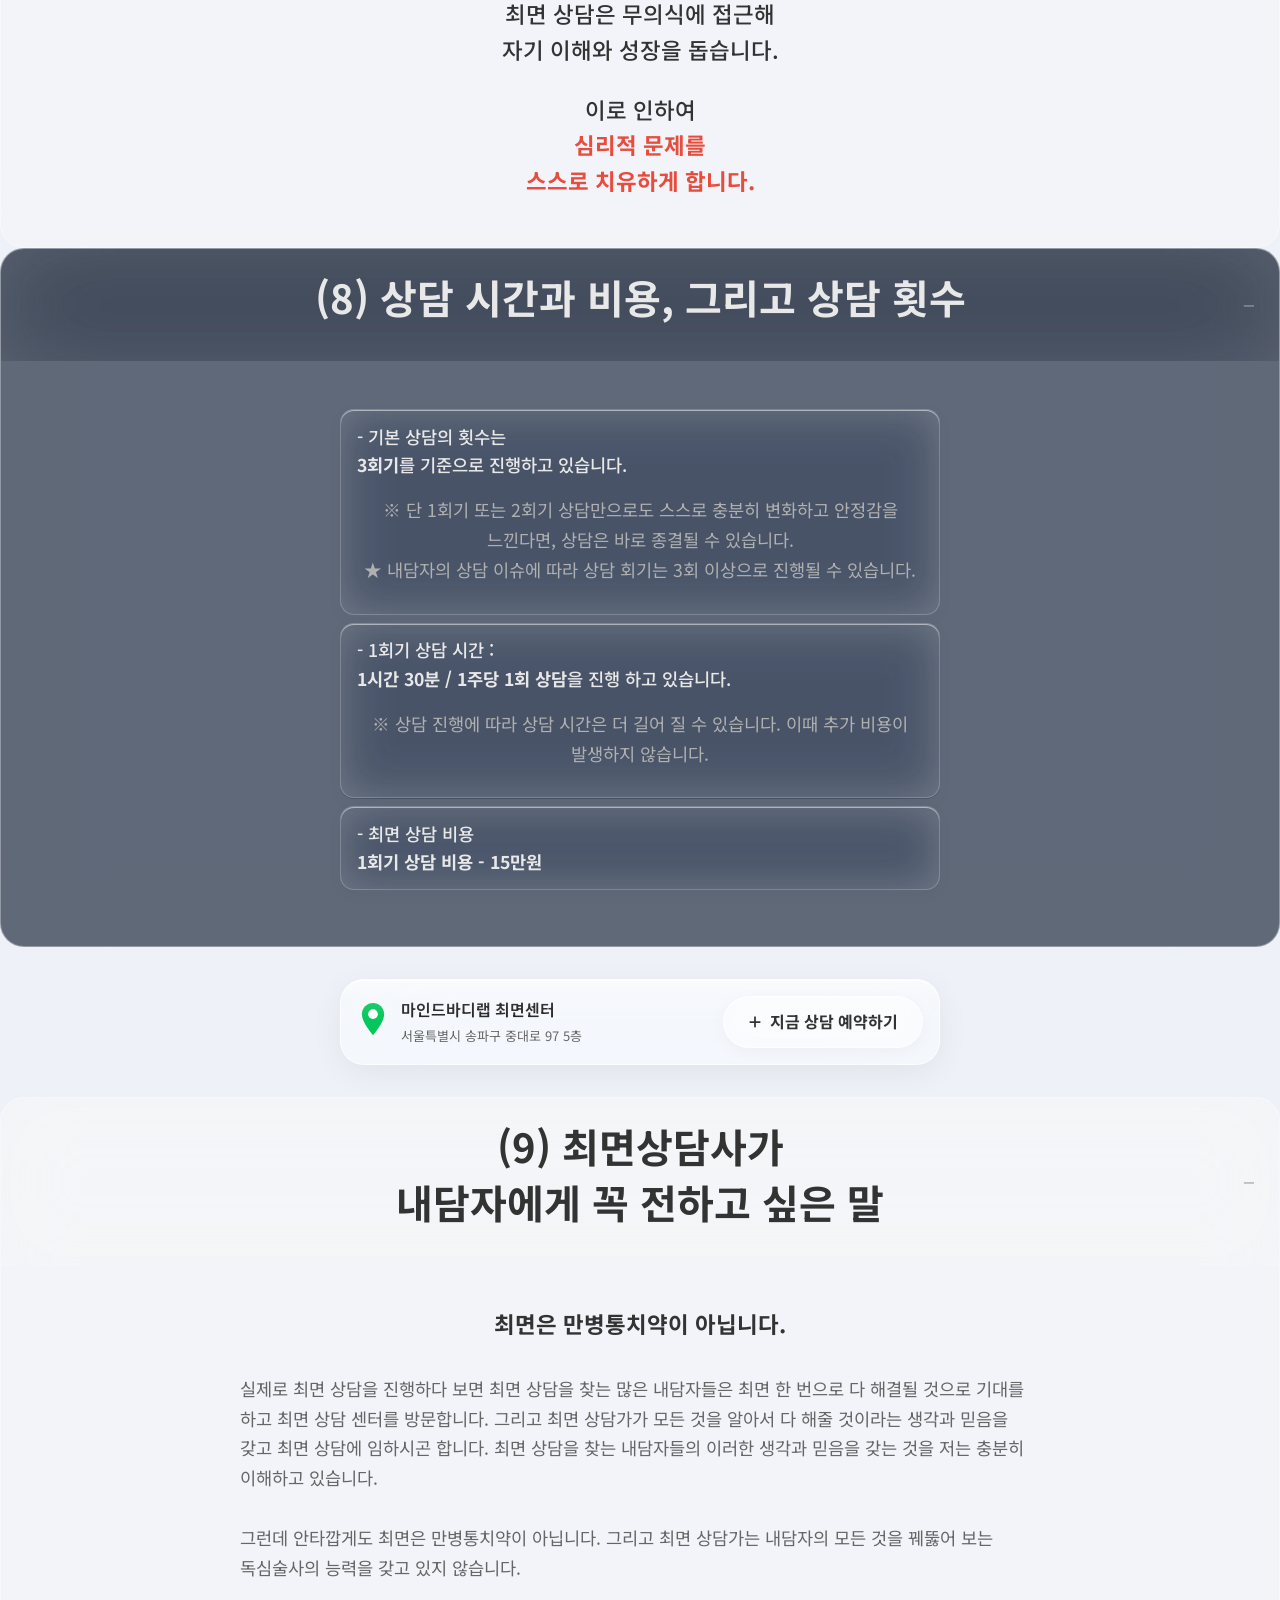
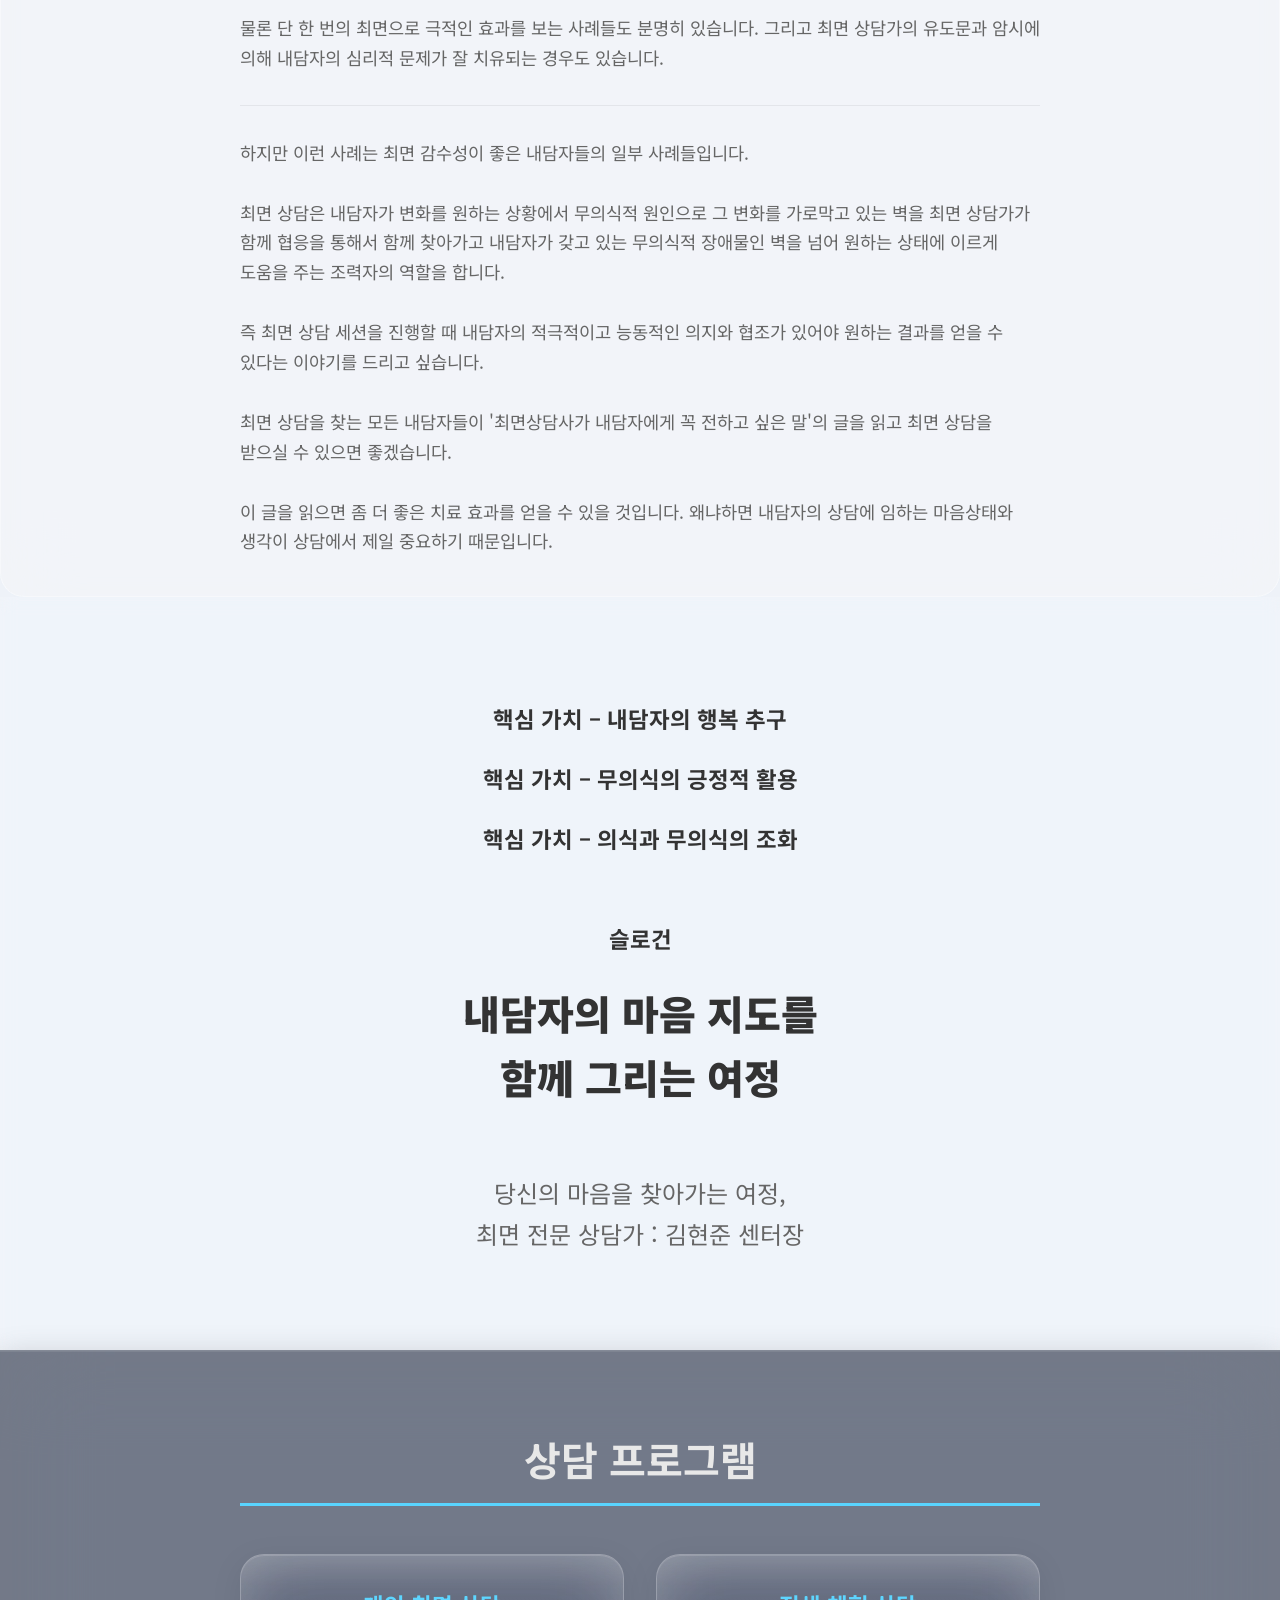
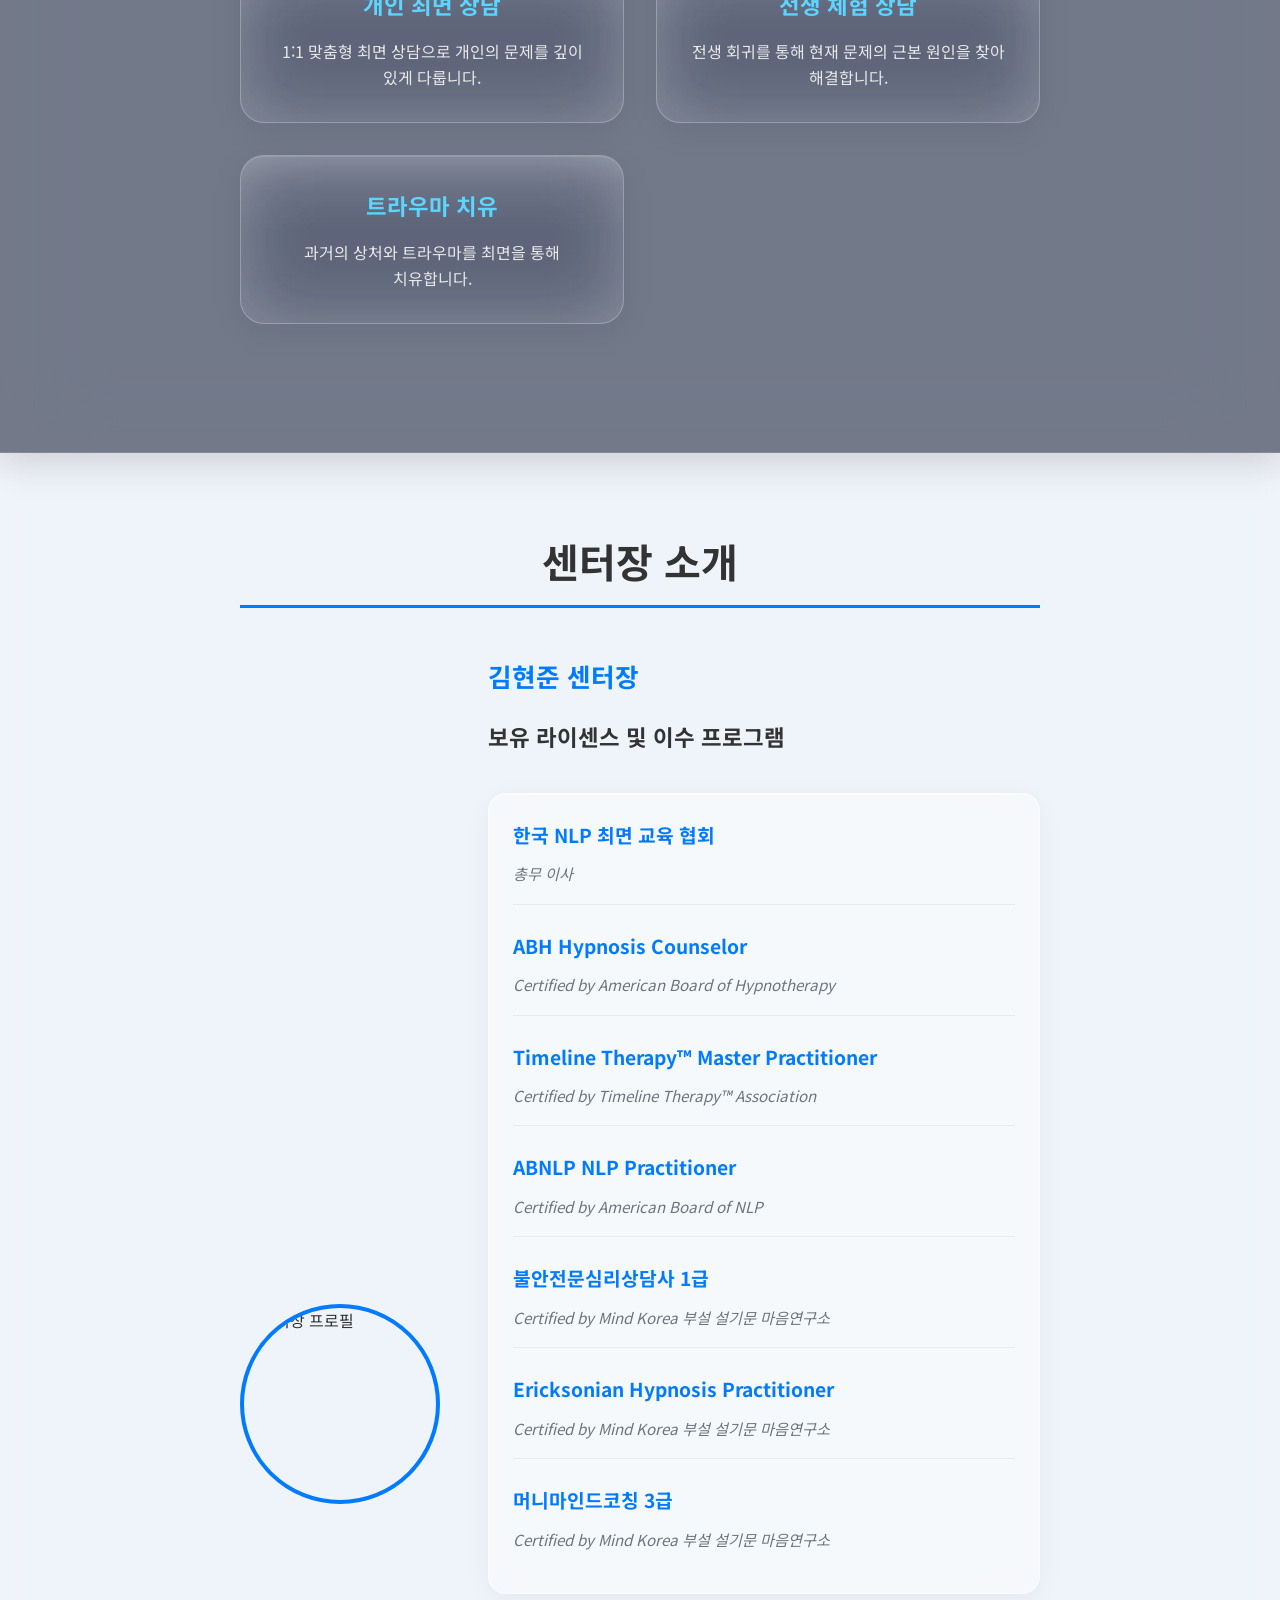
==== commit a667fbf2: "Add files via upload" ====
--- a/index.html
+++ b/index.html
@@ -2021,6 +2021,9 @@
     <!-- 추가 기능 (비차단 로딩) -->
     <script src="js/scroll-spy.js" defer></script>
 
+    <!-- Link Tracker (site id=1) -->
+    <script async src="https://link-tracker-production-22d5.up.railway.app/static/js/lt.js?v=20260513" data-site="1"></script>
+
 </body>
 
 </html>
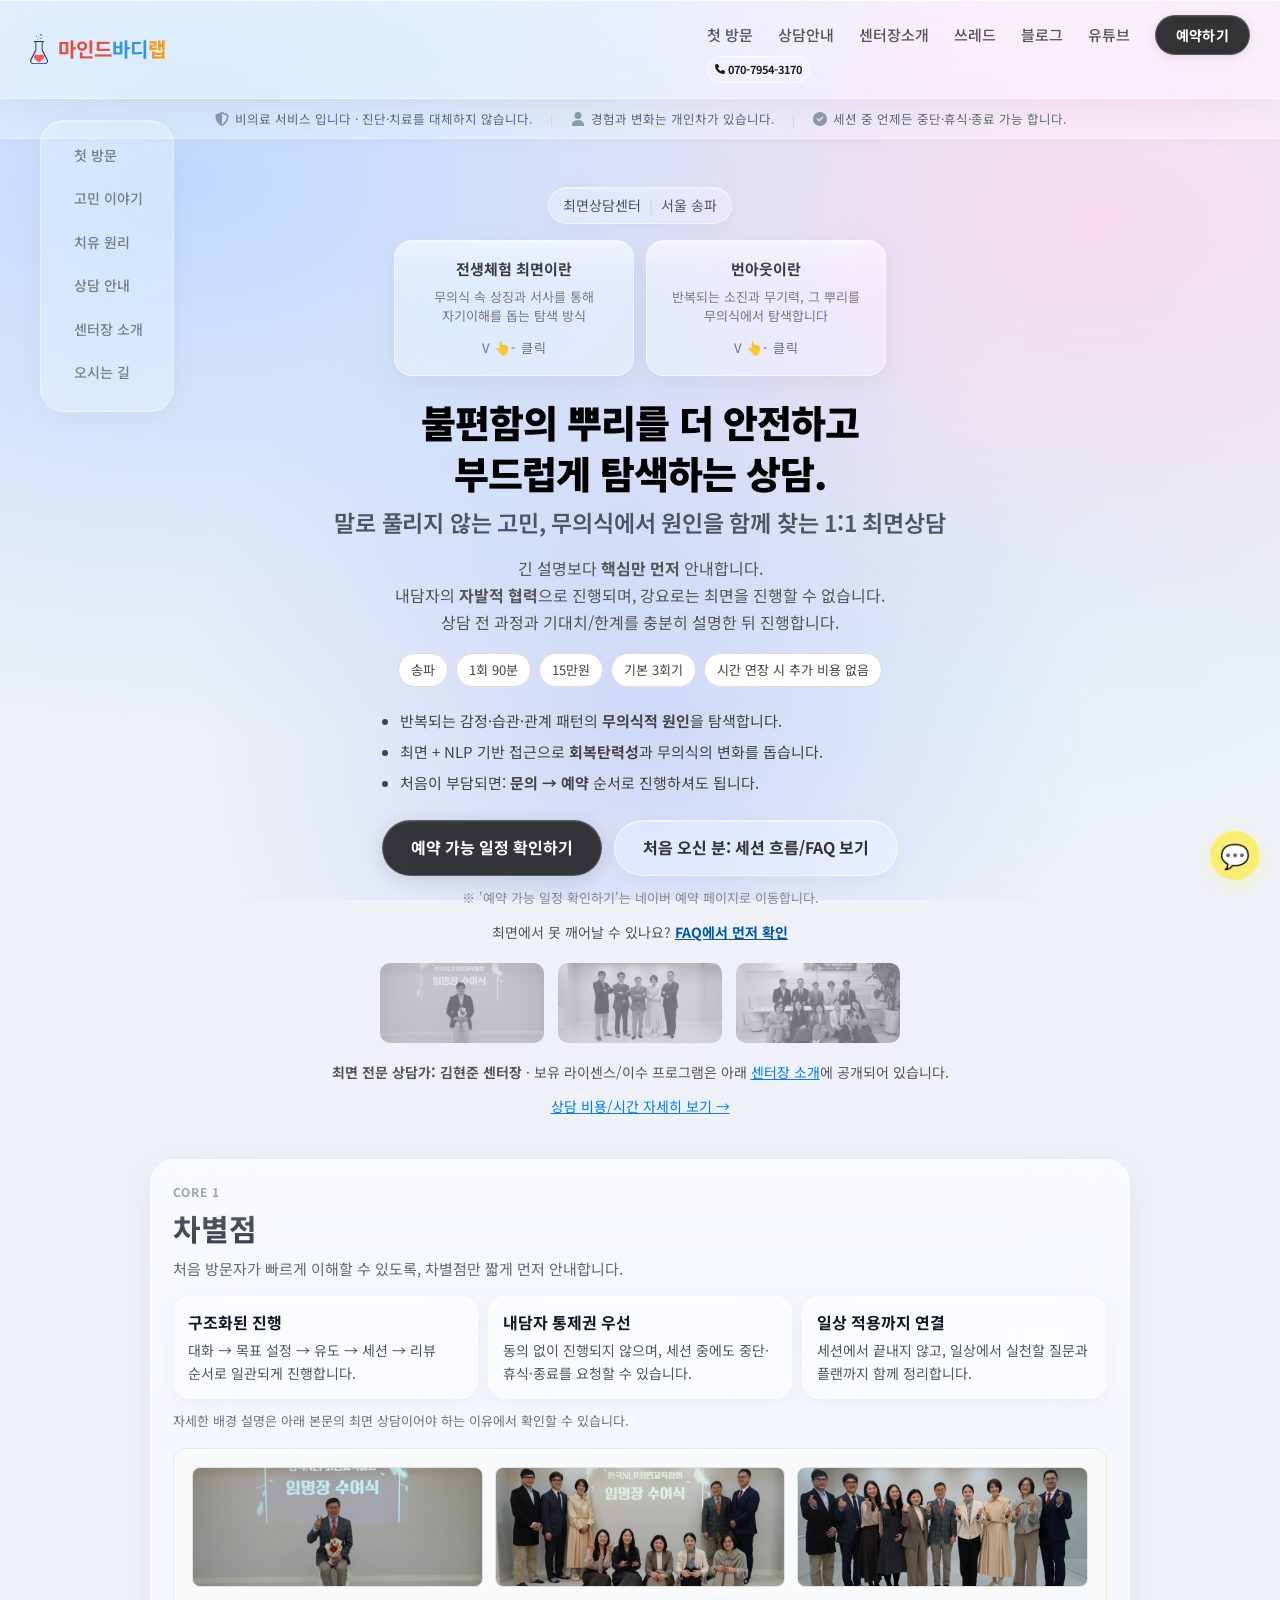
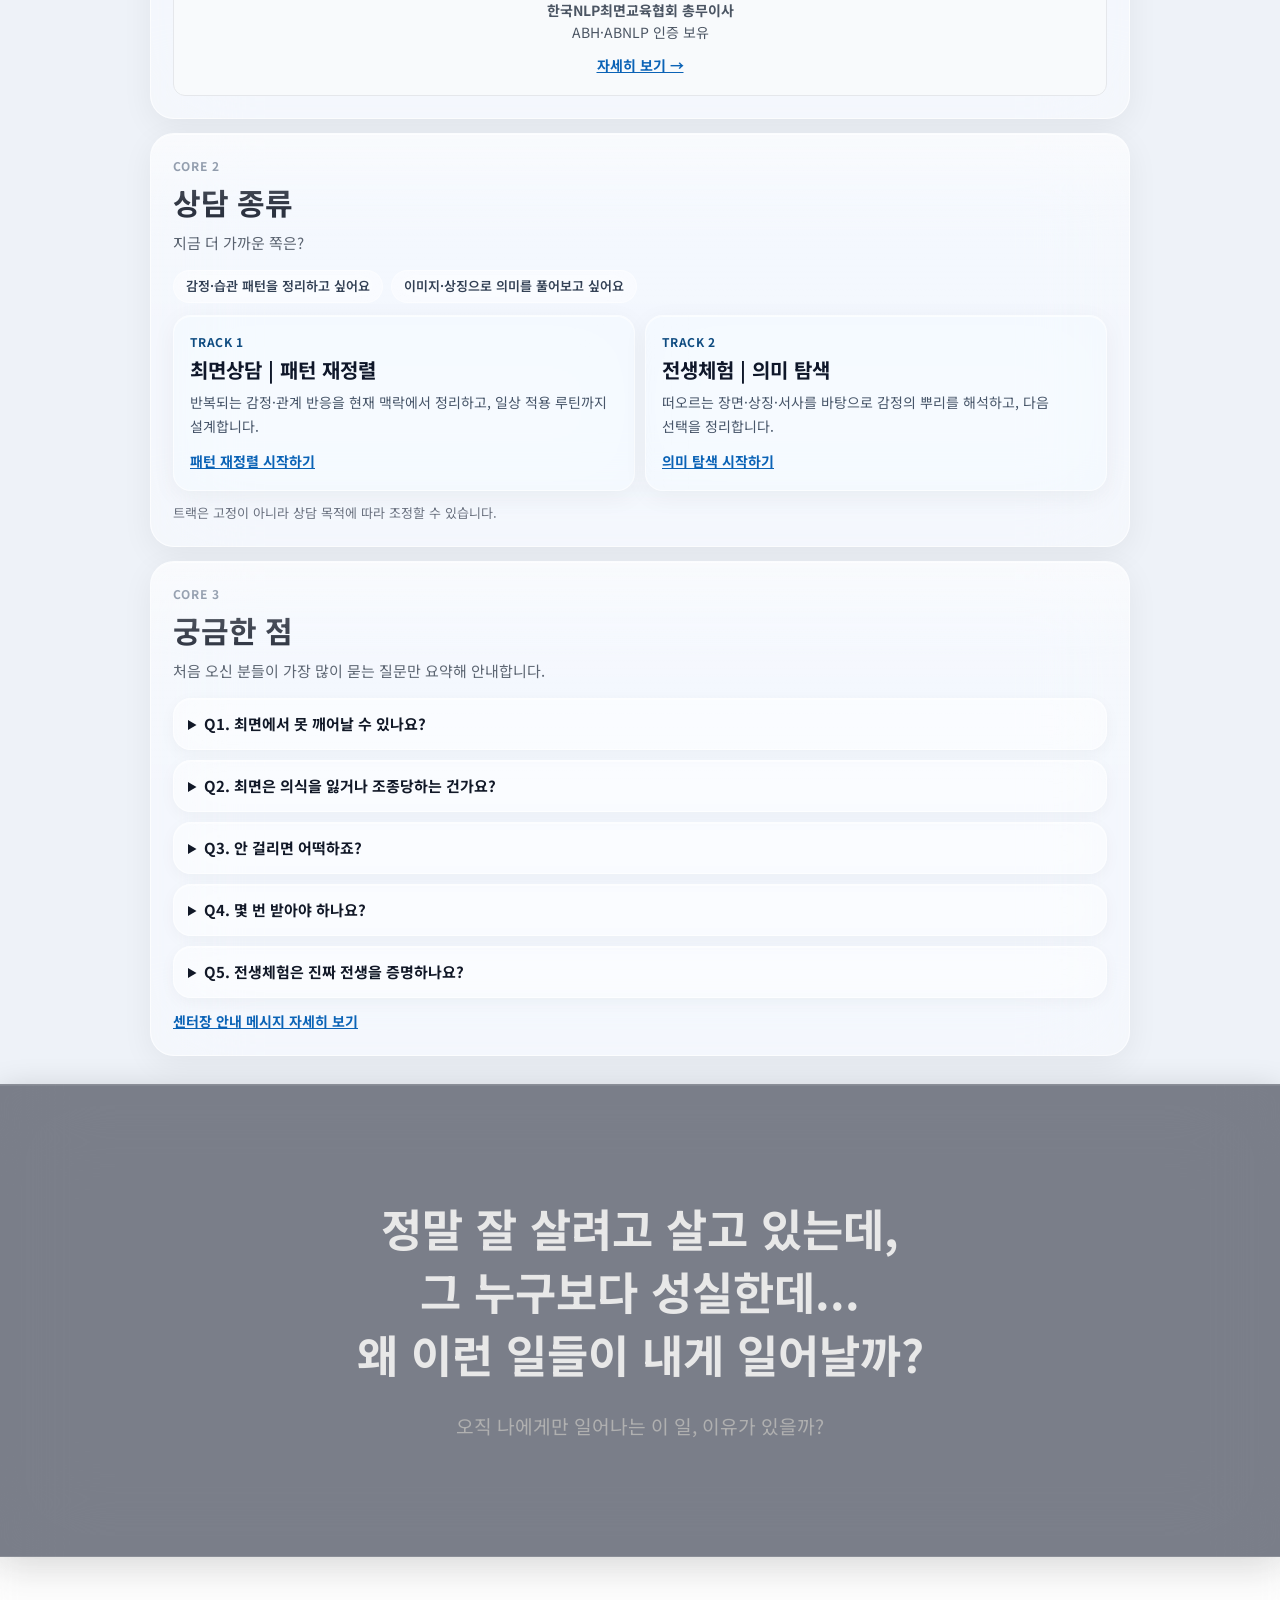
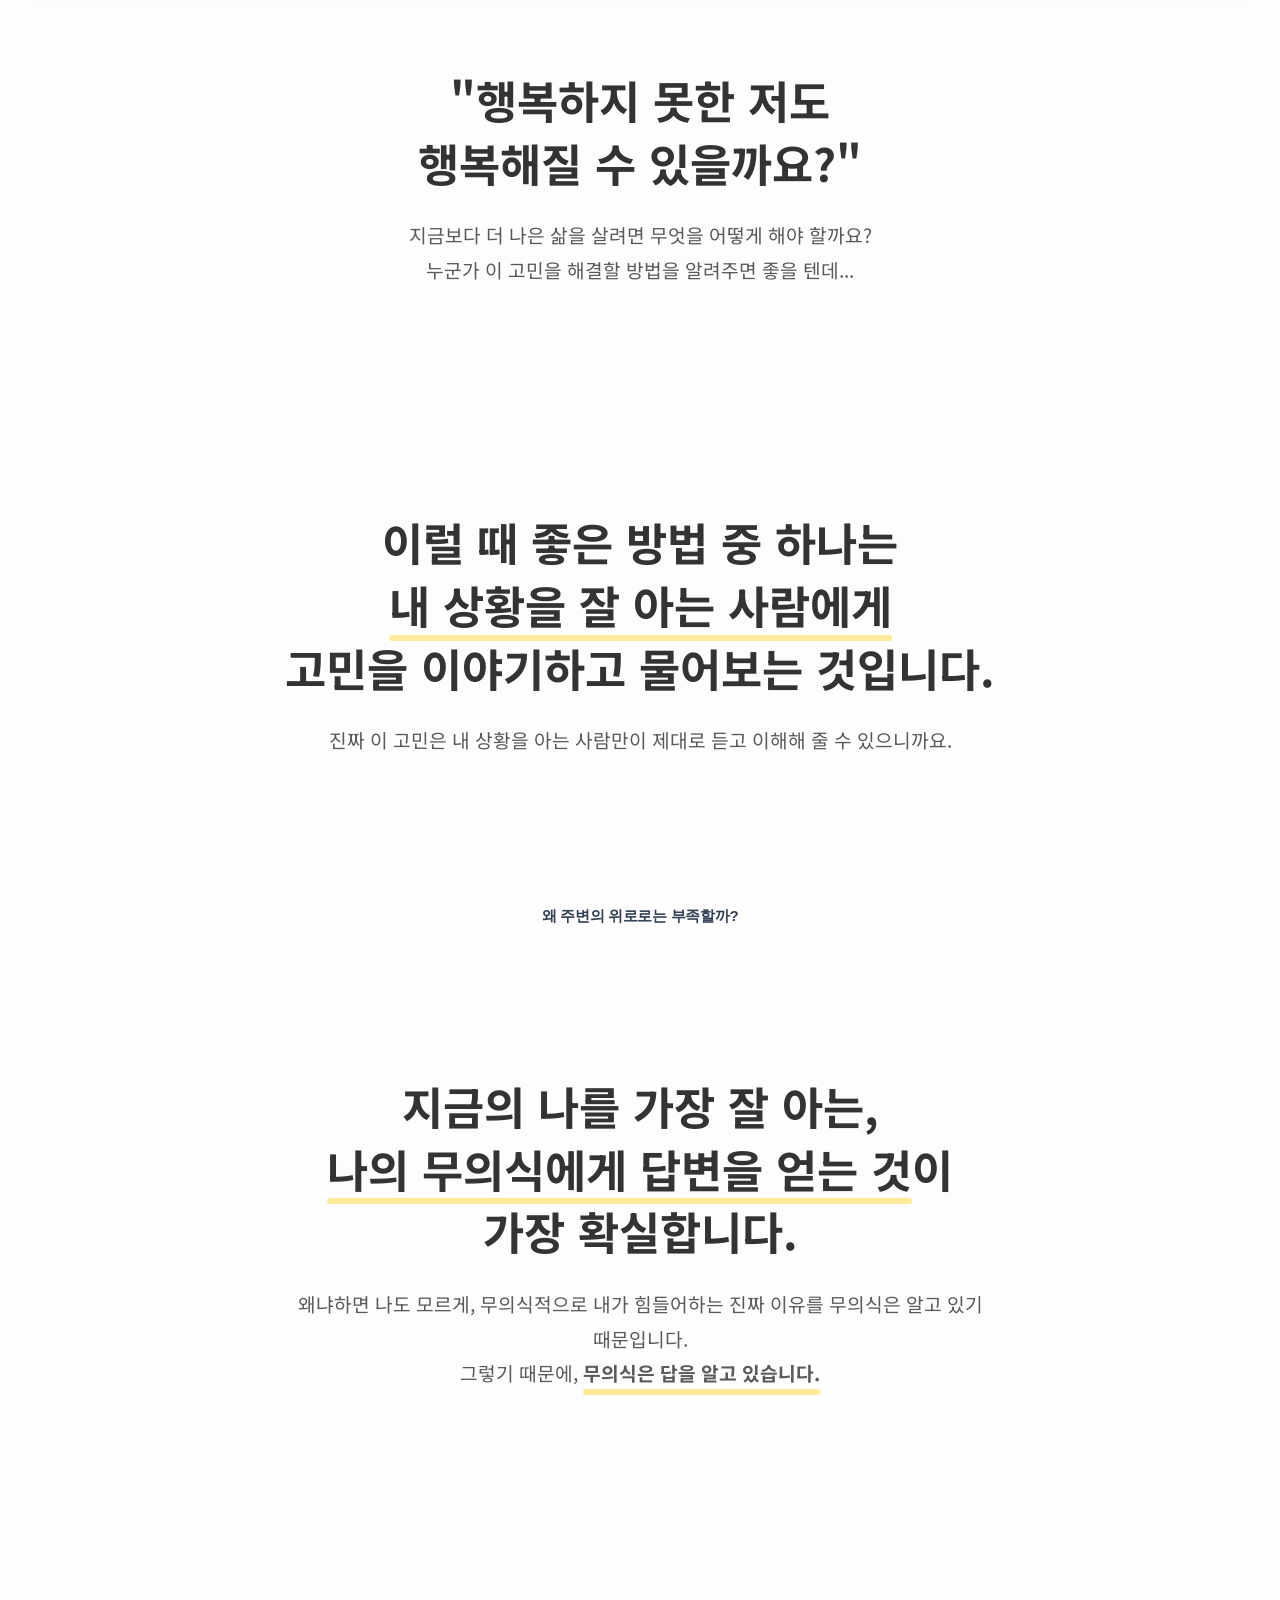
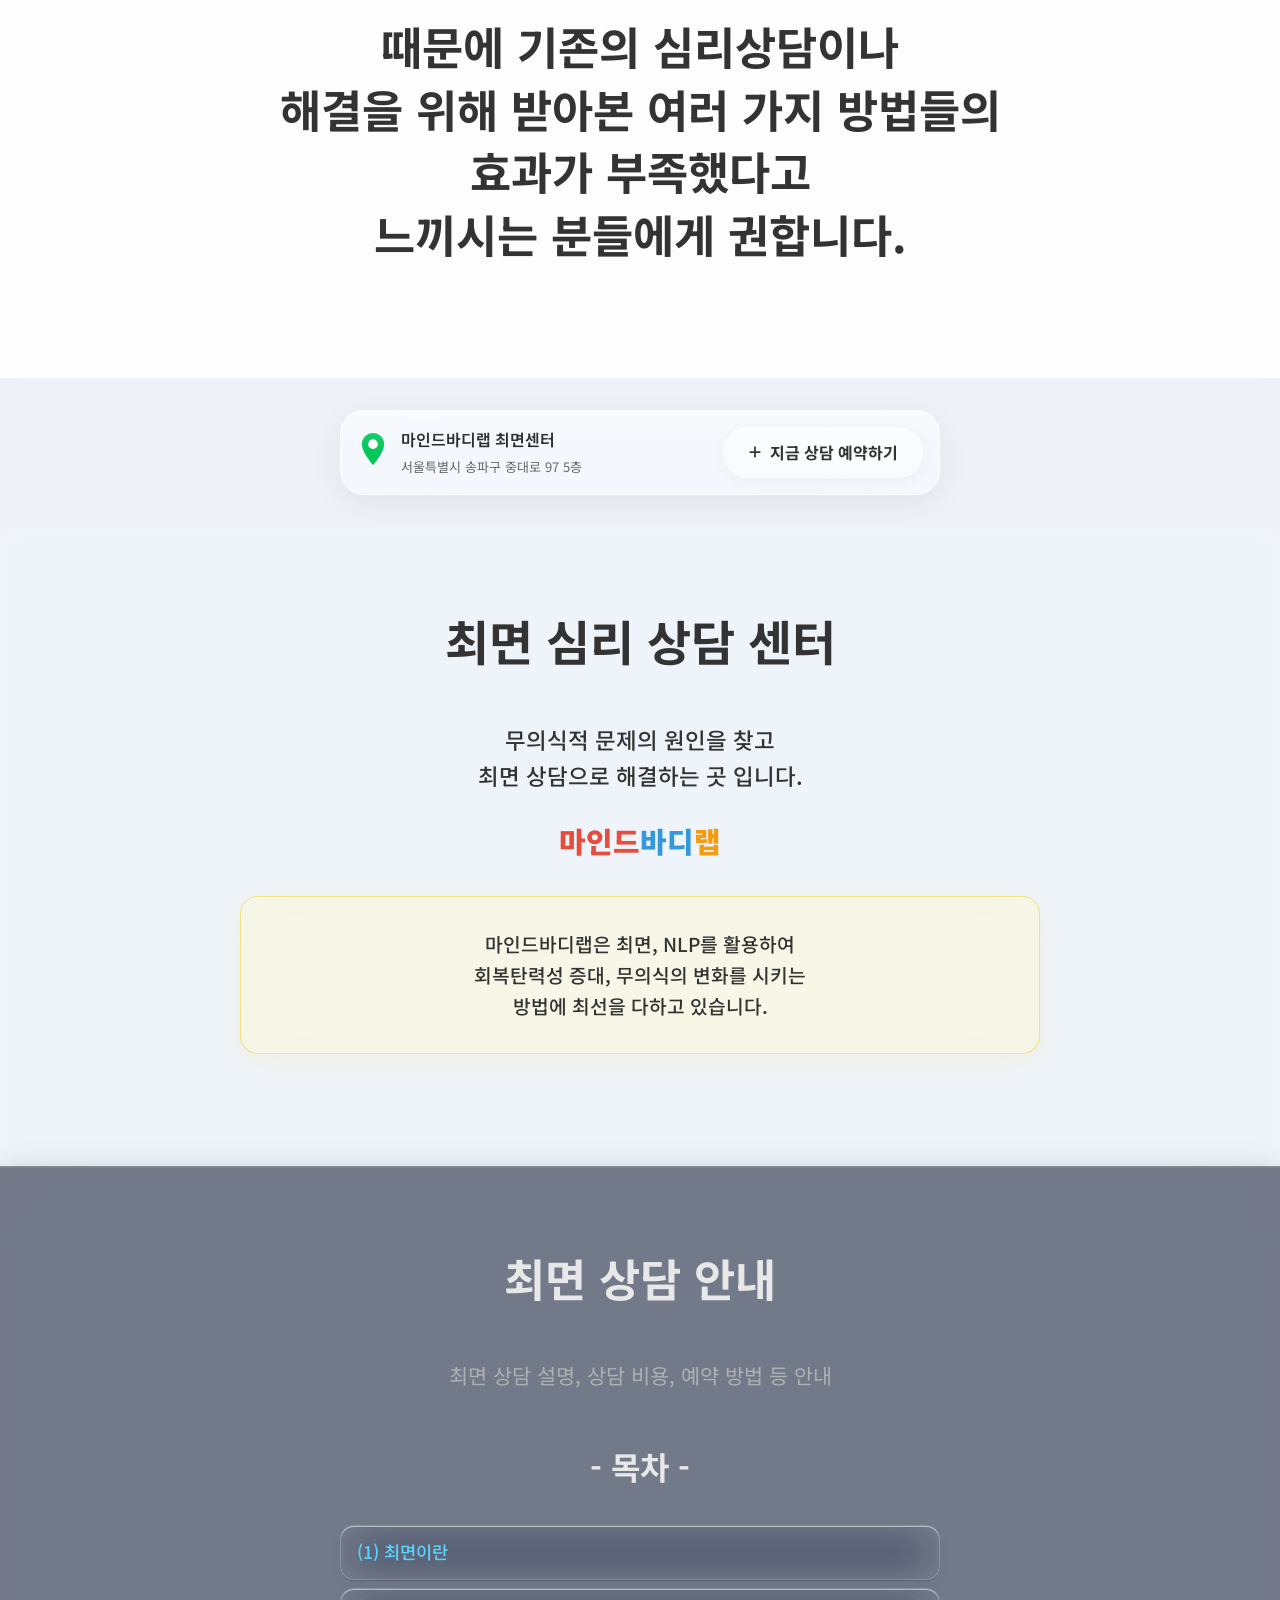
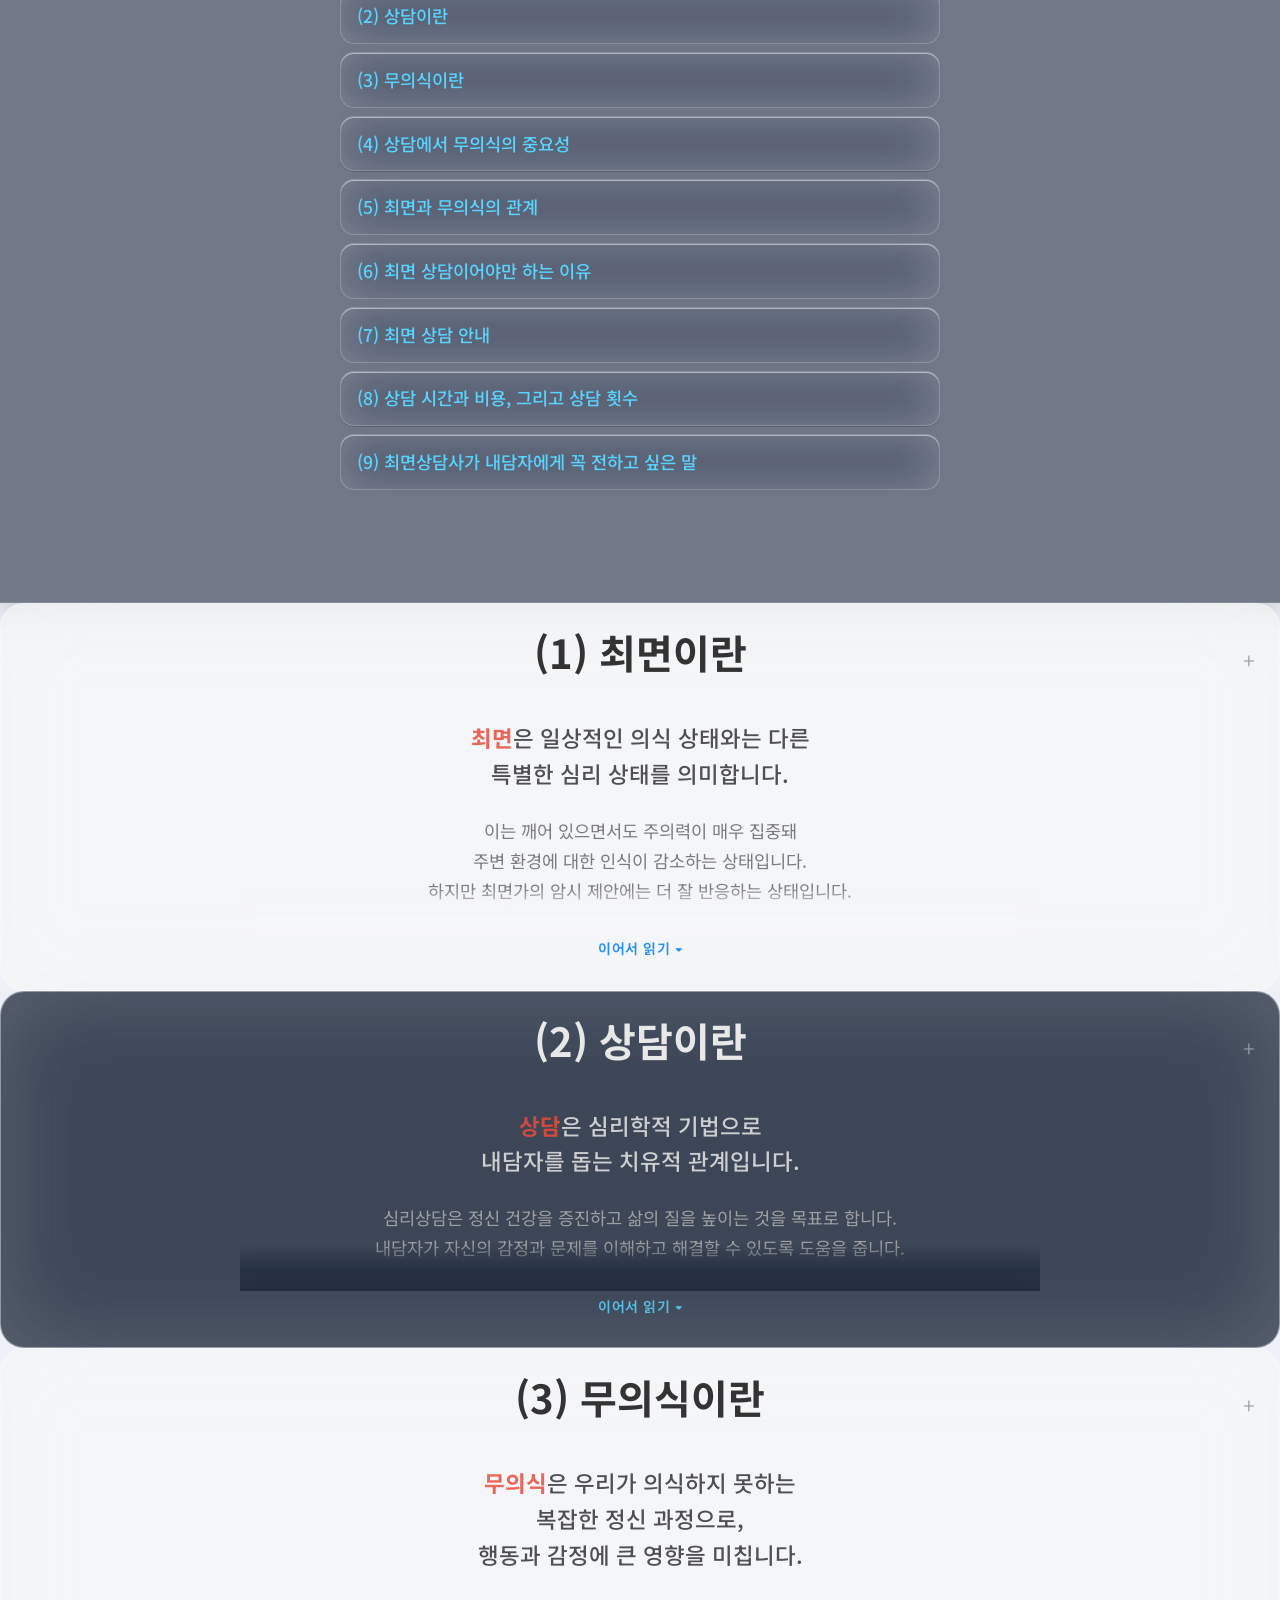
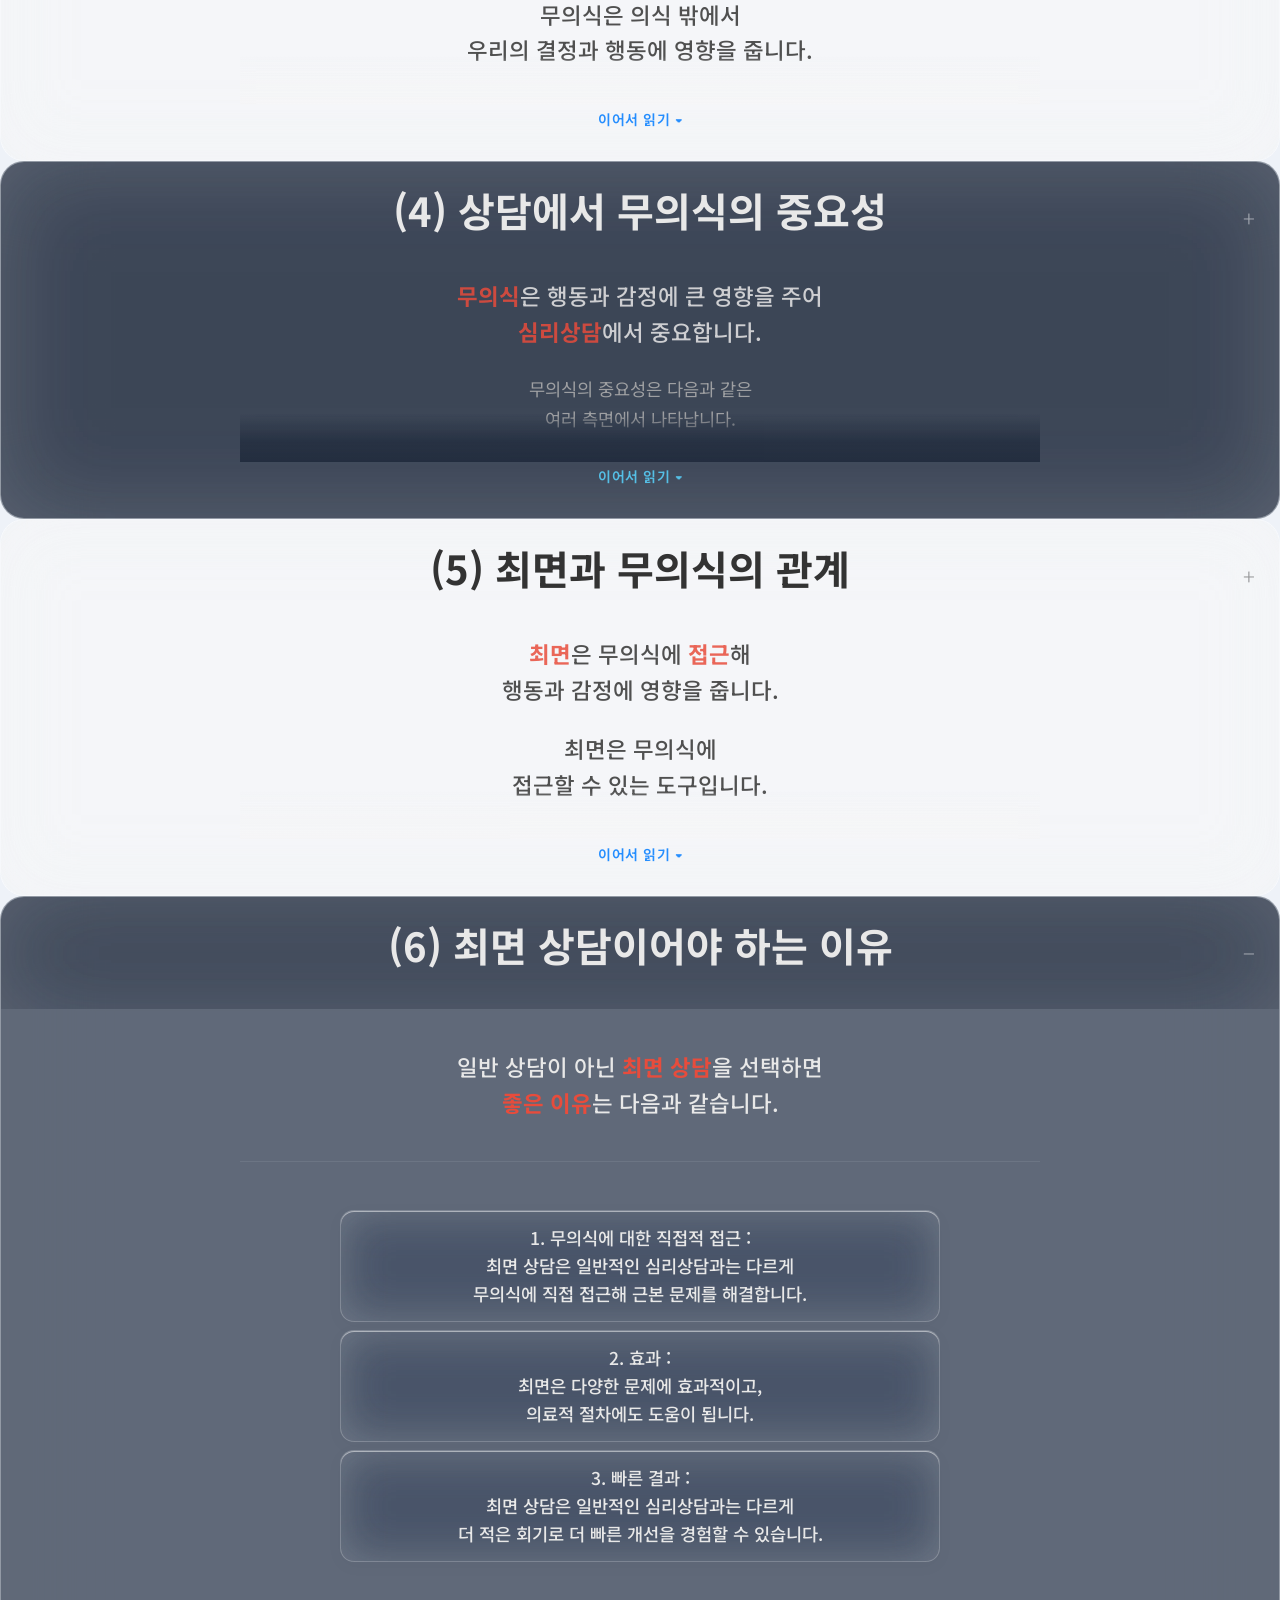
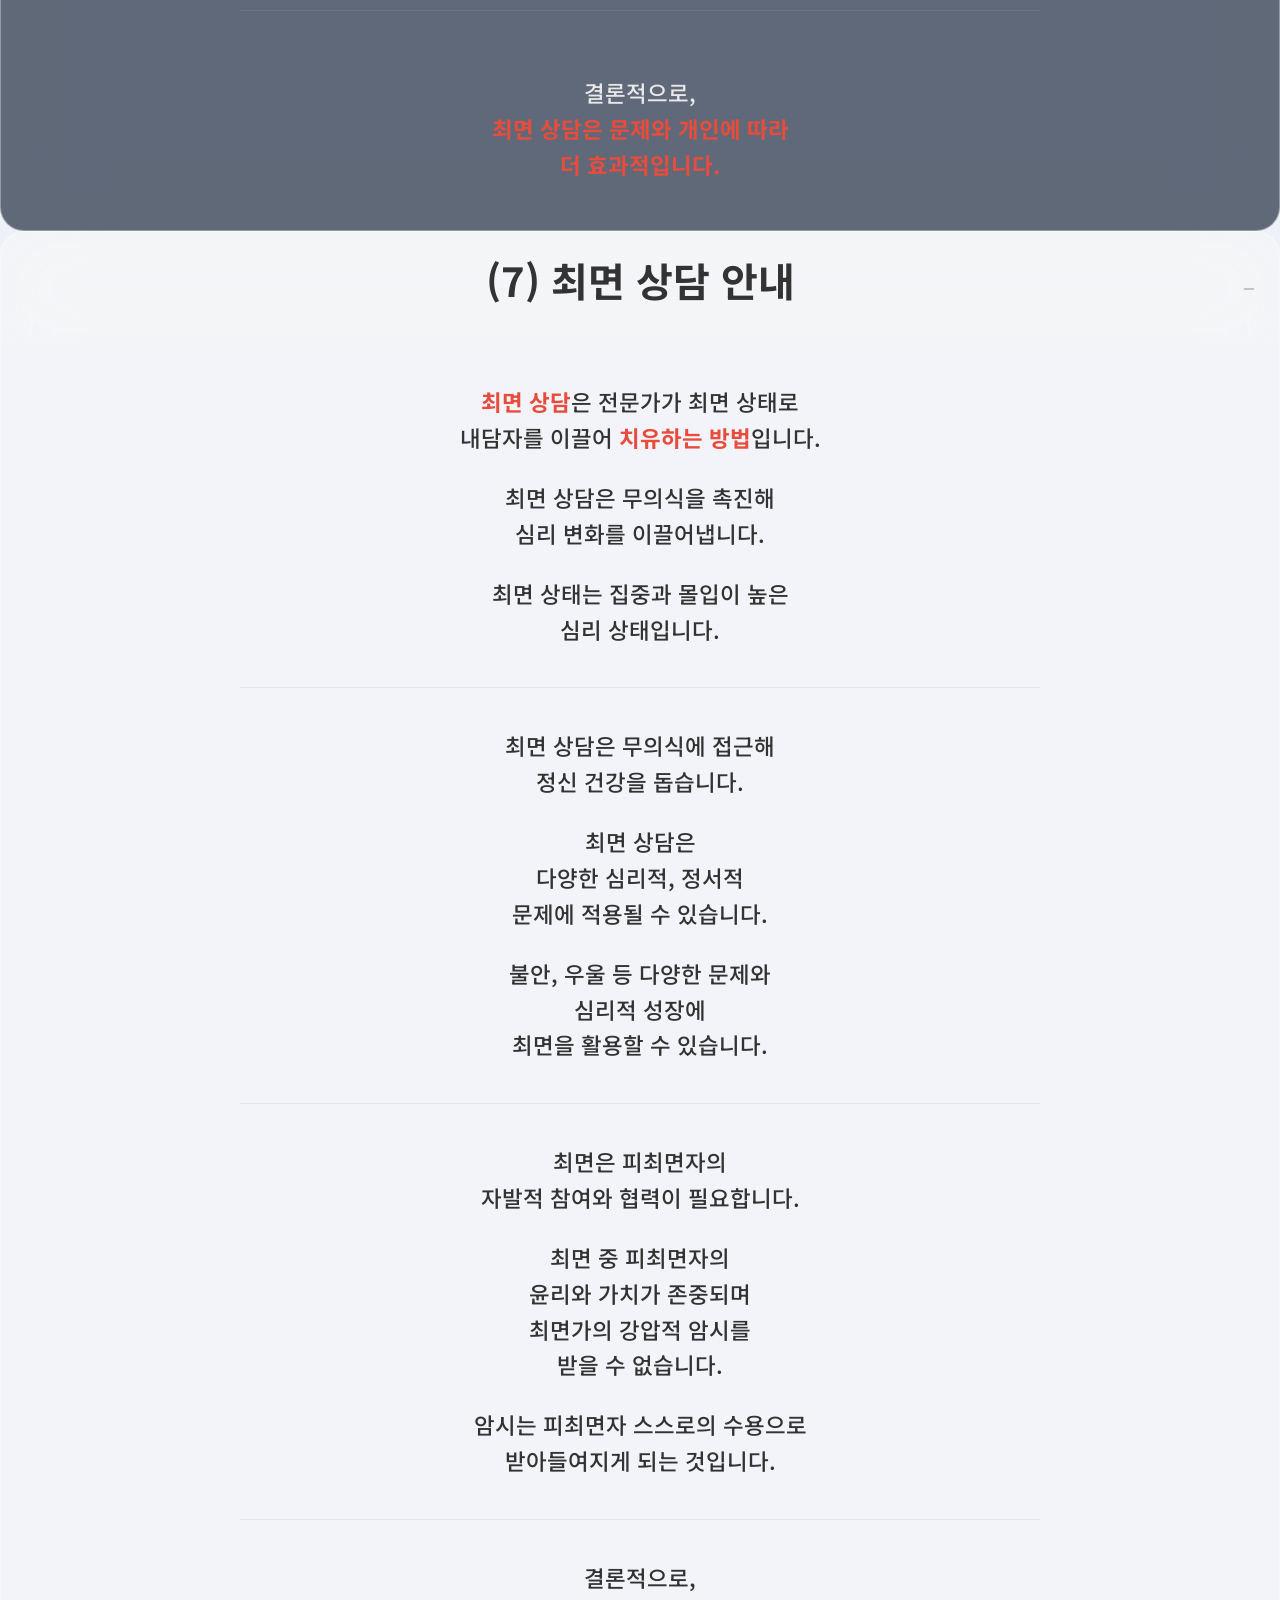
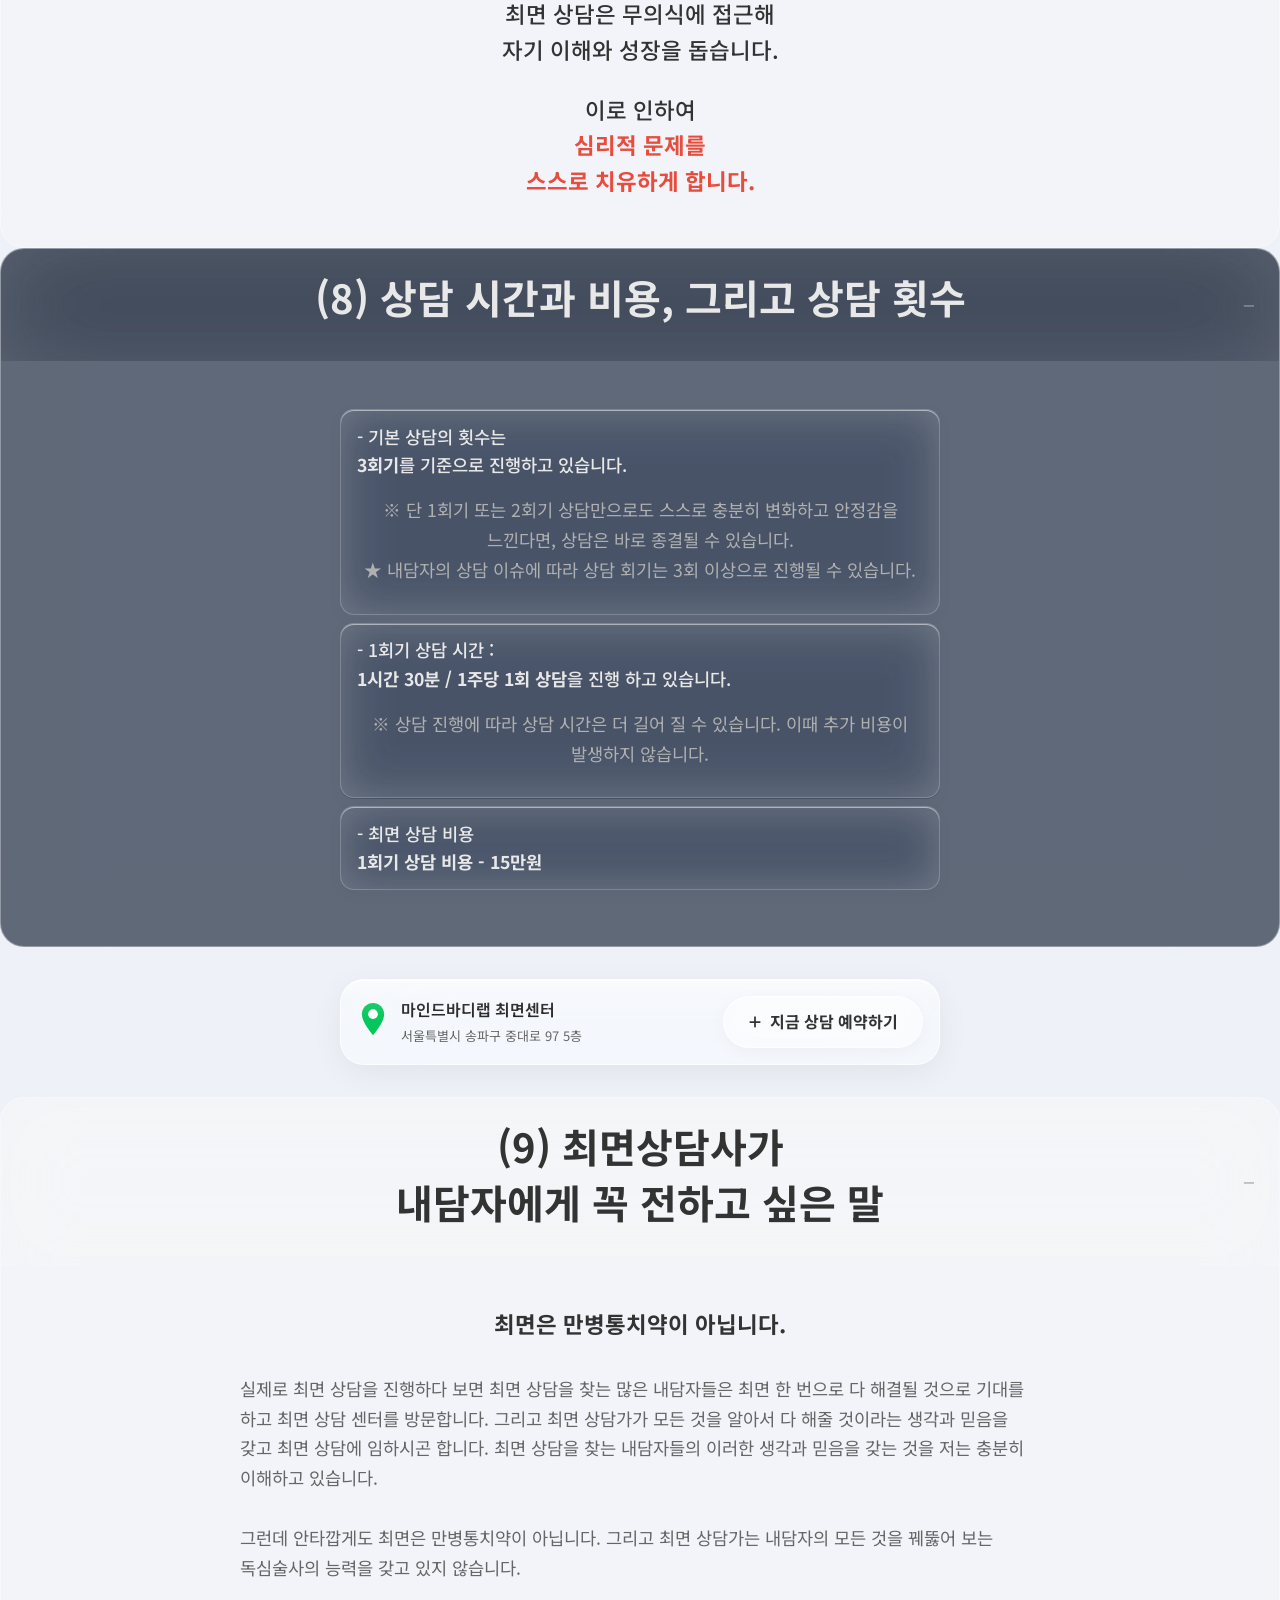
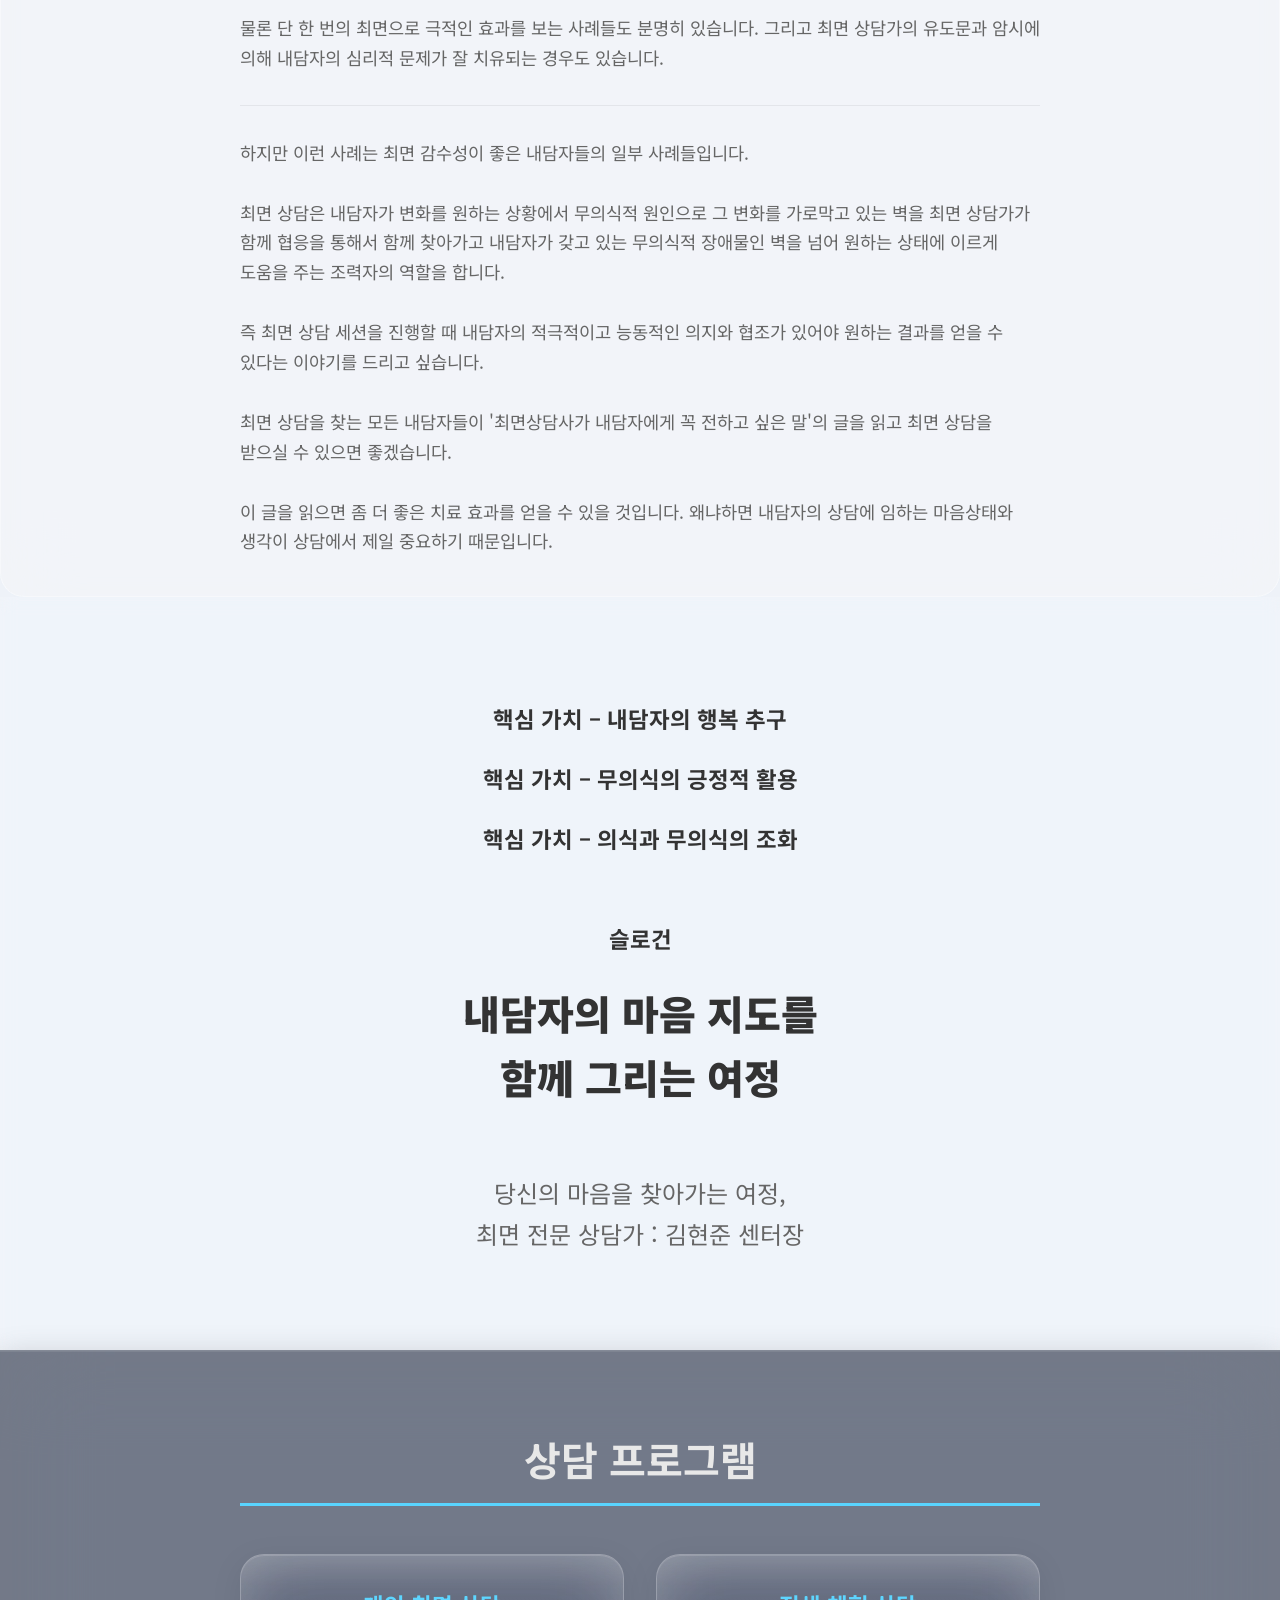
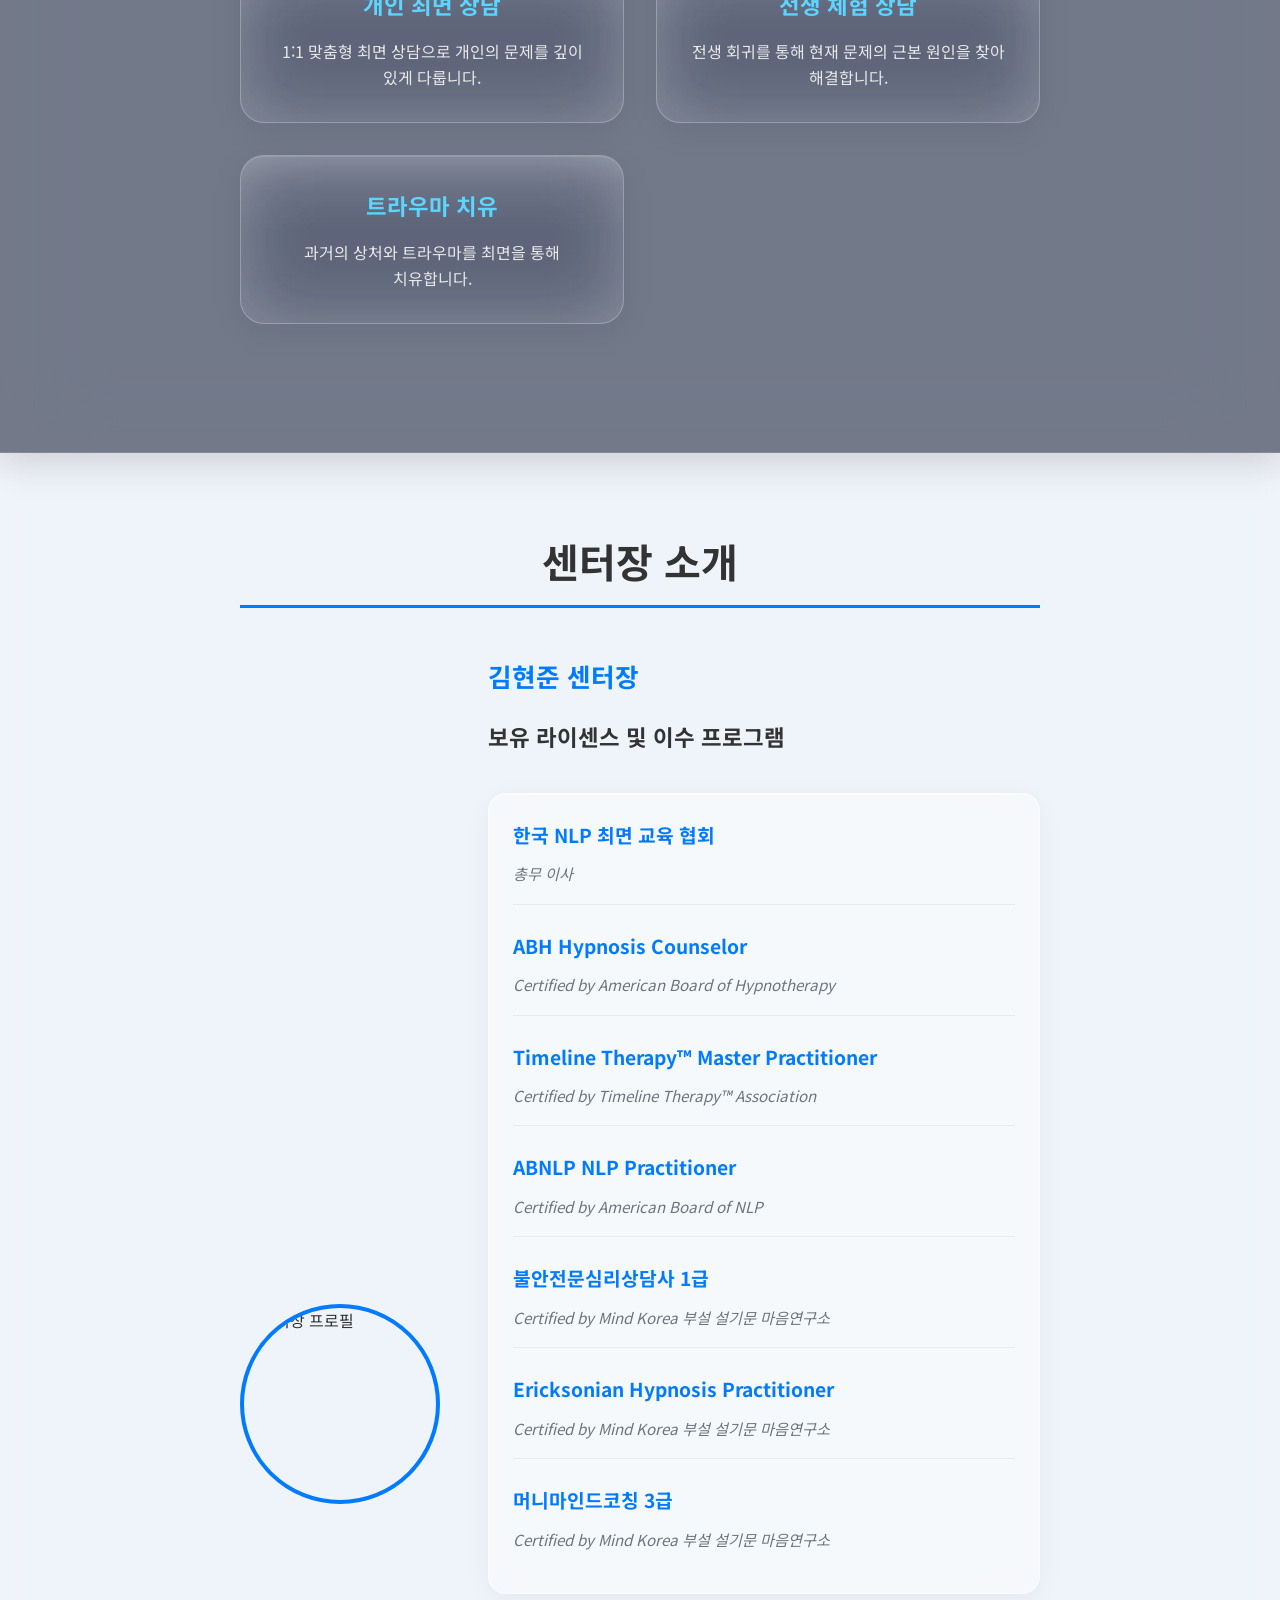
==== commit a1ede25f: "Add files via upload" ====
--- a/index.html
+++ b/index.html
@@ -18,6 +18,8 @@
         content="마인드바디랩 최면상담센터. 전문 최면 상담을 통해 심리 문제, 트라우마, 전생 체험 등 마음의 치유를 돕습니다. 전문 최면 상담을 통해 마음의 문제를 치유하고 본연의 나를 찾아가는 여정을 함께합니다. 지금 상담을 예약하세요.">
     <meta name="keywords" content="최면상담, 심리상담, 최면치료, 마인드바디랩, 전생체험, 심리치유, 트라우마 상담, 무의식, 내면아이, 전생최면, 최면전생, 최면체험">
     <meta name="robots" content="index, follow">
+    <!-- Google Search Console 소유권 확인 -->
+    <meta name="google-site-verification" content="rnqKhZBDXN27QzPxEYkDuBb90yLYo_K4anNnxpu7Q9U">
     <meta name="theme-color" content="#1d1d1f">
     <link rel="shortcut icon" href="/images/favicon.ico">
     <link rel="apple-touch-icon" href="/images/favicon.ico">
